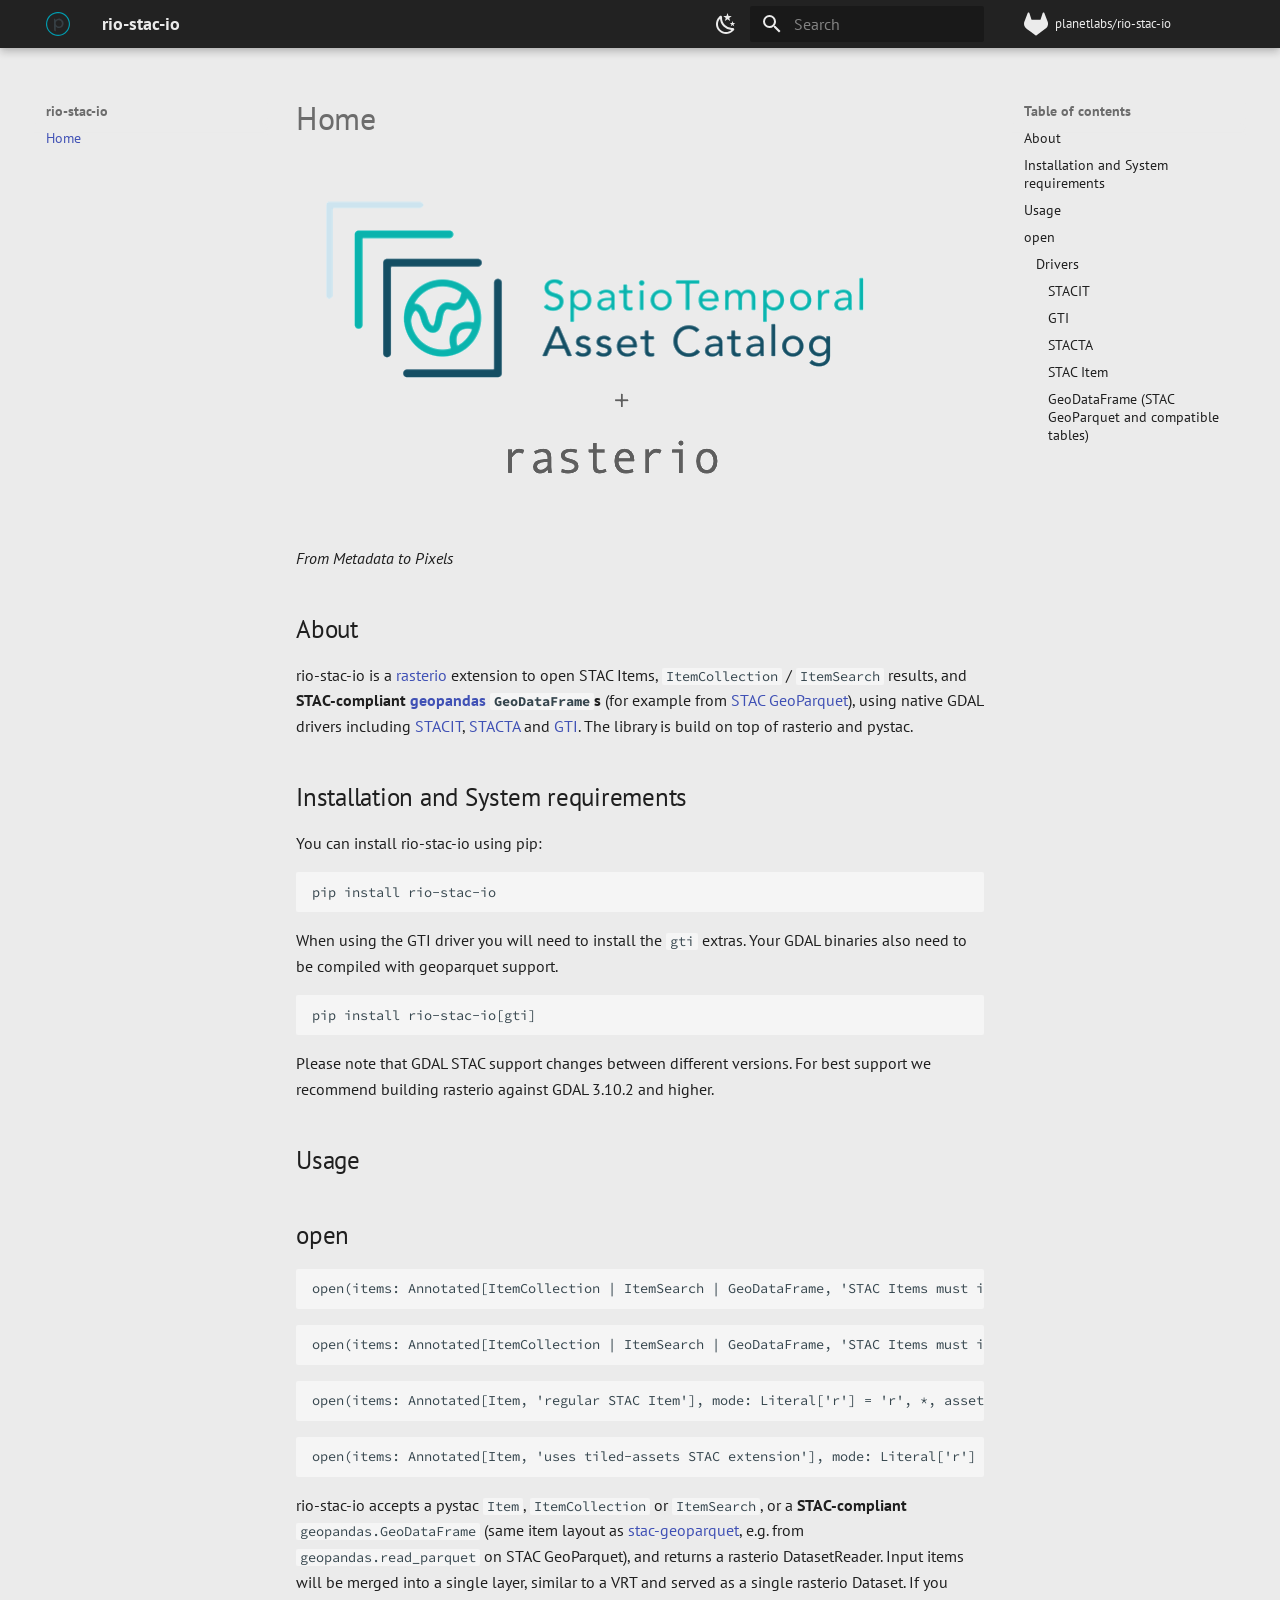
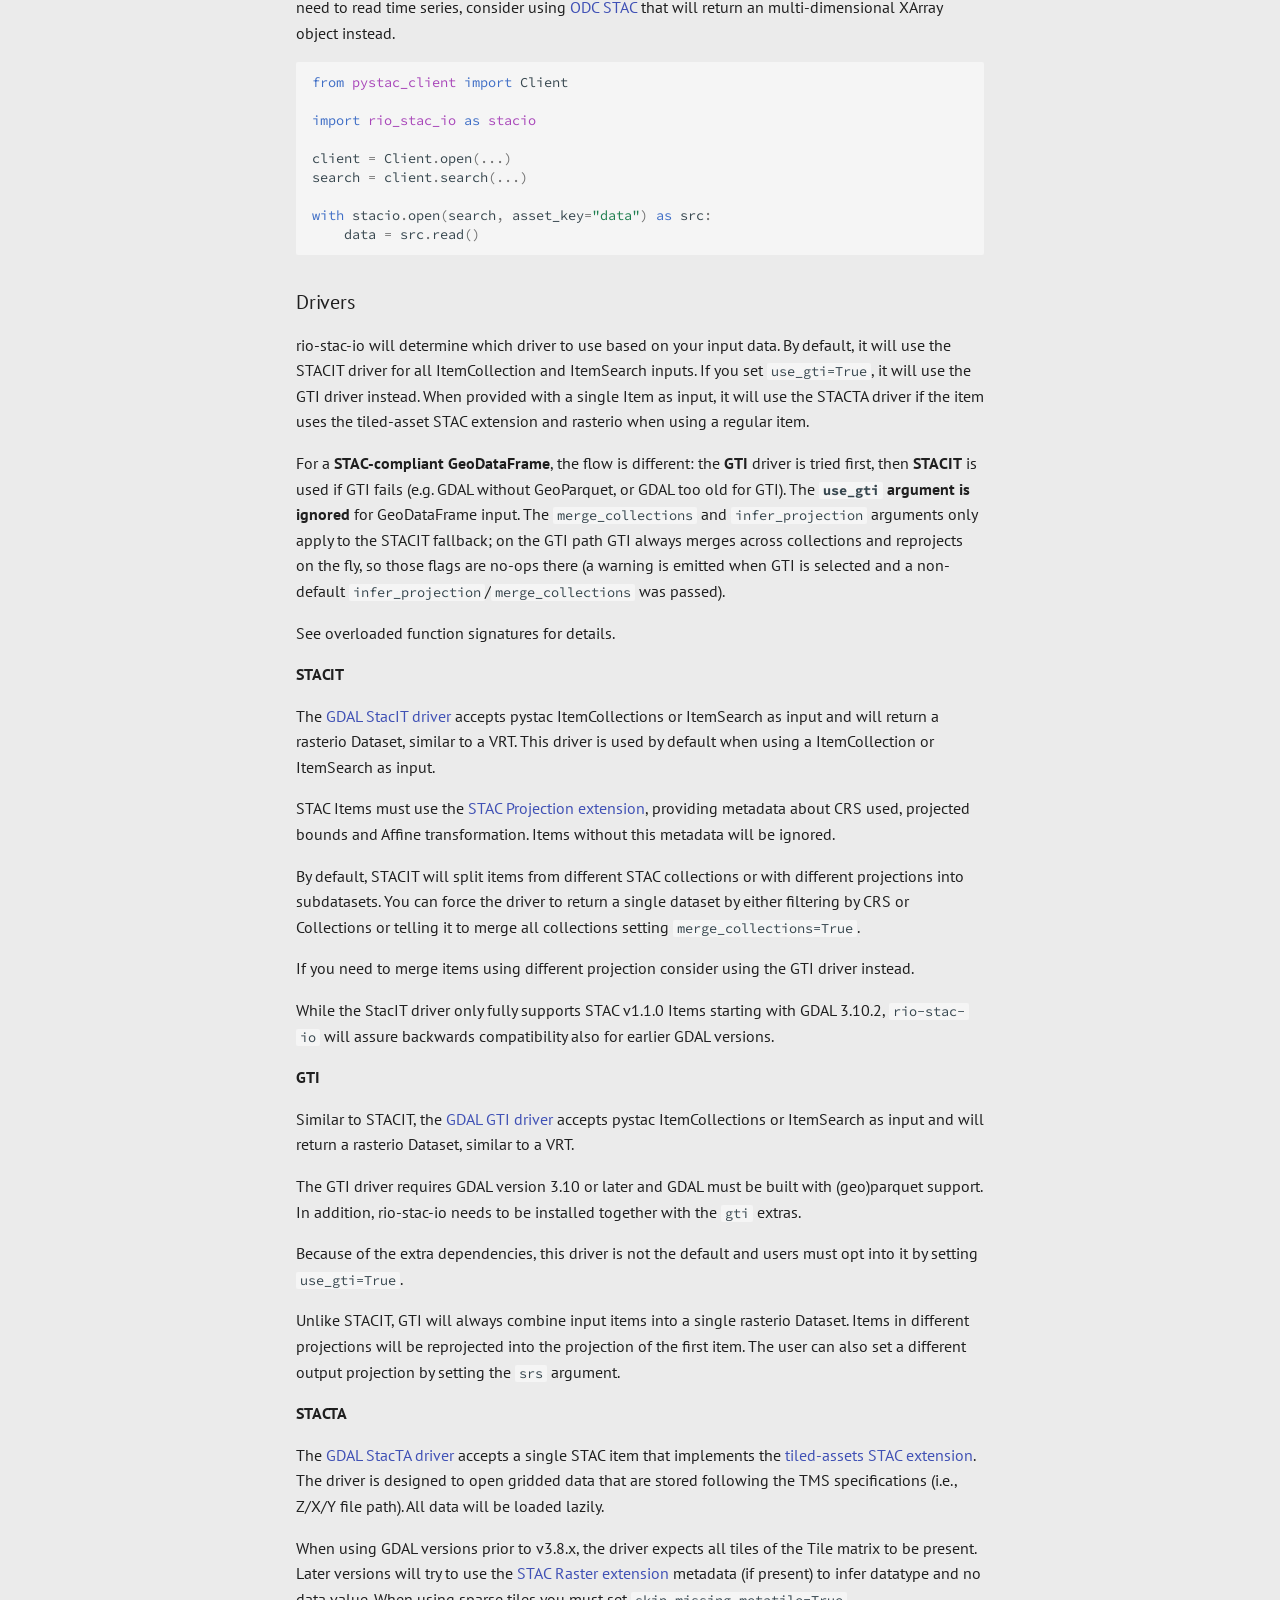
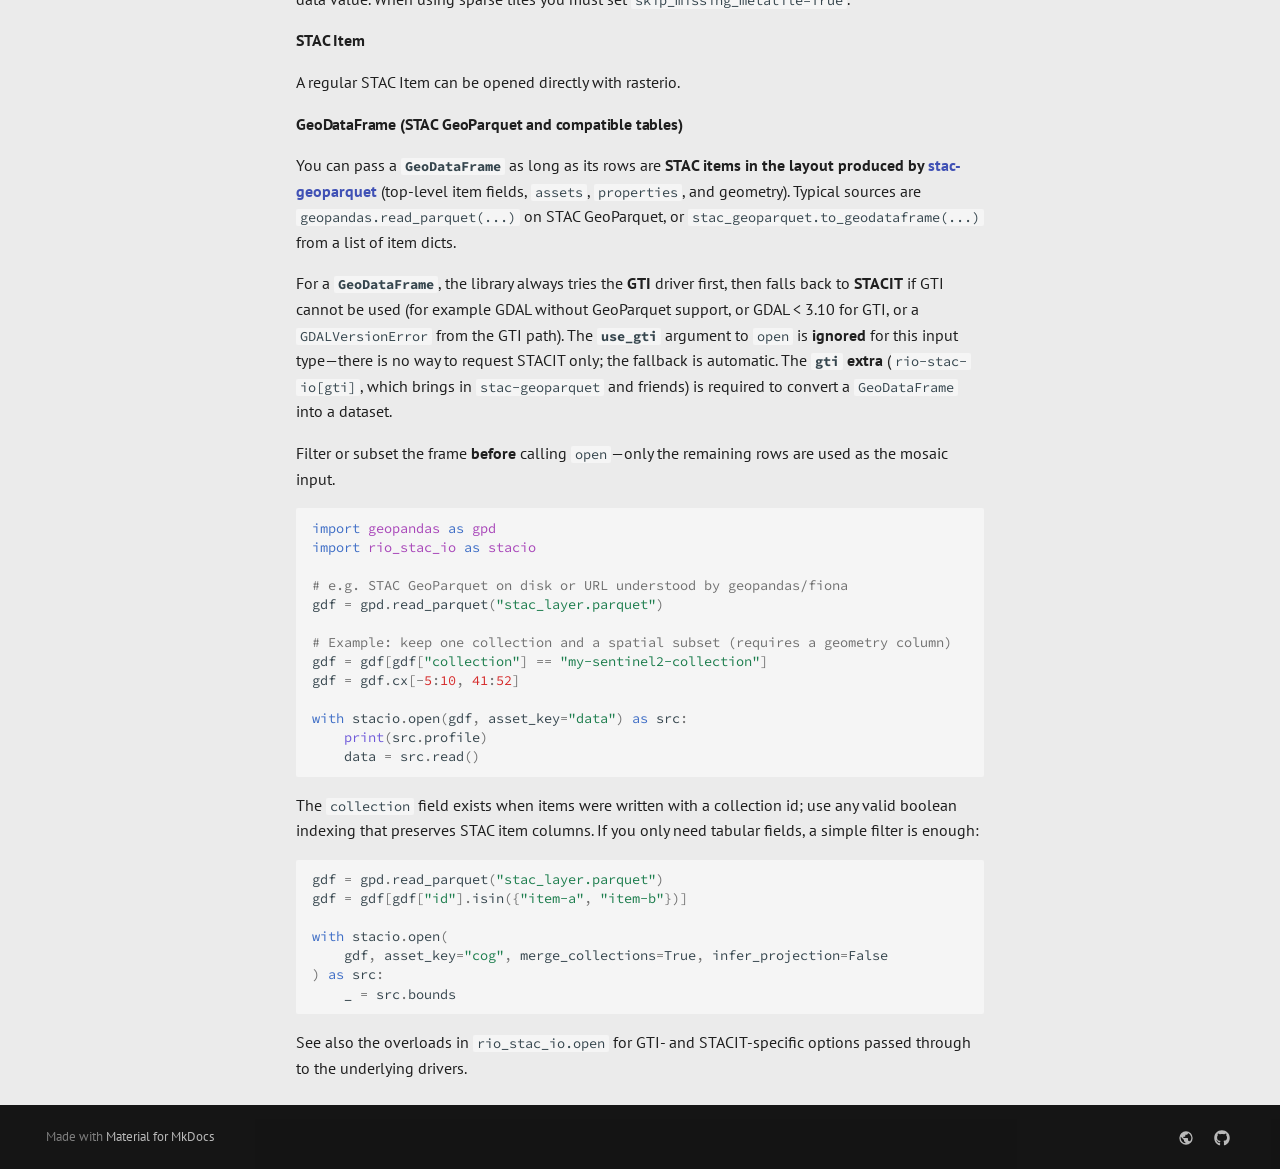
==== index.html @ 9729ae3d "Deployed 2138dd2 with MkDocs version: 1.6.1" ====
<!doctype html>
<html lang="en" class="no-js">
  <head>
    
      <meta charset="utf-8">
      <meta name="viewport" content="width=device-width,initial-scale=1">
      
      
      
        <link rel="canonical" href="https://planetlabs.github.io/rio-stac-io/">
      
      
      
      
        
      
      
      <link rel="icon" href="img/favicon.ico">
      <meta name="generator" content="mkdocs-1.6.1, mkdocs-material-9.7.6">
    
    
      
        <title>rio-stac-io</title>
      
    
    
      <link rel="stylesheet" href="assets/stylesheets/main.484c7ddc.min.css">
      
        
        <link rel="stylesheet" href="assets/stylesheets/palette.ab4e12ef.min.css">
      
      


    
    
      
    
    
      
        
        
        <link rel="preconnect" href="https://fonts.gstatic.com" crossorigin>
        <link rel="stylesheet" href="https://fonts.googleapis.com/css?family=PT+Sans:300,300i,400,400i,700,700i%7CSource+Code+Pro:400,400i,700,700i&display=fallback">
        <style>:root{--md-text-font:"PT Sans";--md-code-font:"Source Code Pro"}</style>
      
    
    
      <link rel="stylesheet" href="assets/_mkdocstrings.css">
    
      <link rel="stylesheet" href="css/style.css">
    
    <script>__md_scope=new URL(".",location),__md_hash=e=>[...e].reduce(((e,_)=>(e<<5)-e+_.charCodeAt(0)),0),__md_get=(e,_=localStorage,t=__md_scope)=>JSON.parse(_.getItem(t.pathname+"."+e)),__md_set=(e,_,t=localStorage,a=__md_scope)=>{try{t.setItem(a.pathname+"."+e,JSON.stringify(_))}catch(e){}}</script>
    
      

    
    
  </head>
  
  
    
    
      
    
    
    
    
    <body dir="ltr" data-md-color-scheme="salo-light" data-md-color-primary="indigo" data-md-color-accent="indigo">
  
    
    <input class="md-toggle" data-md-toggle="drawer" type="checkbox" id="__drawer" autocomplete="off">
    <input class="md-toggle" data-md-toggle="search" type="checkbox" id="__search" autocomplete="off">
    <label class="md-overlay" for="__drawer"></label>
    <div data-md-component="skip">
      
        
        <a href="#about" class="md-skip">
          Skip to content
        </a>
      
    </div>
    <div data-md-component="announce">
      
    </div>
    
    
      

  

<header class="md-header md-header--shadow" data-md-component="header">
  <nav class="md-header__inner md-grid" aria-label="Header">
    <a href="." title="rio-stac-io" class="md-header__button md-logo" aria-label="rio-stac-io" data-md-component="logo">
      
  <img src="img/PL.svg" alt="logo">

    </a>
    <label class="md-header__button md-icon" for="__drawer">
      
      <svg xmlns="http://www.w3.org/2000/svg" viewBox="0 0 24 24"><path d="M3 6h18v2H3zm0 5h18v2H3zm0 5h18v2H3z"/></svg>
    </label>
    <div class="md-header__title" data-md-component="header-title">
      <div class="md-header__ellipsis">
        <div class="md-header__topic">
          <span class="md-ellipsis">
            rio-stac-io
          </span>
        </div>
        <div class="md-header__topic" data-md-component="header-topic">
          <span class="md-ellipsis">
            
              Home
            
          </span>
        </div>
      </div>
    </div>
    
      
        <form class="md-header__option" data-md-component="palette">
  
    
    
    
    <input class="md-option" data-md-color-media="(prefers-color-scheme: light)" data-md-color-scheme="salo-light" data-md-color-primary="indigo" data-md-color-accent="indigo"  aria-label="Dark mode"  type="radio" name="__palette" id="__palette_0">
    
      <label class="md-header__button md-icon" title="Dark mode" for="__palette_1" hidden>
        <svg xmlns="http://www.w3.org/2000/svg" viewBox="0 0 24 24"><path d="m17.75 4.09-2.53 1.94.91 3.06-2.63-1.81-2.63 1.81.91-3.06-2.53-1.94L12.44 4l1.06-3 1.06 3zm3.5 6.91-1.64 1.25.59 1.98-1.7-1.17-1.7 1.17.59-1.98L15.75 11l2.06-.05L18.5 9l.69 1.95zm-2.28 4.95c.83-.08 1.72 1.1 1.19 1.85-.32.45-.66.87-1.08 1.27C15.17 23 8.84 23 4.94 19.07c-3.91-3.9-3.91-10.24 0-14.14.4-.4.82-.76 1.27-1.08.75-.53 1.93.36 1.85 1.19-.27 2.86.69 5.83 2.89 8.02a9.96 9.96 0 0 0 8.02 2.89m-1.64 2.02a12.08 12.08 0 0 1-7.8-3.47c-2.17-2.19-3.33-5-3.49-7.82-2.81 3.14-2.7 7.96.31 10.98 3.02 3.01 7.84 3.12 10.98.31"/></svg>
      </label>
    
  
    
    
    
    <input class="md-option" data-md-color-media="(prefers-color-scheme: dark)" data-md-color-scheme="slate" data-md-color-primary="indigo" data-md-color-accent="indigo"  aria-label="Light mode"  type="radio" name="__palette" id="__palette_1">
    
      <label class="md-header__button md-icon" title="Light mode" for="__palette_0" hidden>
        <svg xmlns="http://www.w3.org/2000/svg" viewBox="0 0 24 24"><path d="M12 7a5 5 0 0 1 5 5 5 5 0 0 1-5 5 5 5 0 0 1-5-5 5 5 0 0 1 5-5m0 2a3 3 0 0 0-3 3 3 3 0 0 0 3 3 3 3 0 0 0 3-3 3 3 0 0 0-3-3m0-7 2.39 3.42C13.65 5.15 12.84 5 12 5s-1.65.15-2.39.42zM3.34 7l4.16-.35A7.2 7.2 0 0 0 5.94 8.5c-.44.74-.69 1.5-.83 2.29zm.02 10 1.76-3.77a7.131 7.131 0 0 0 2.38 4.14zM20.65 7l-1.77 3.79a7.02 7.02 0 0 0-2.38-4.15zm-.01 10-4.14.36c.59-.51 1.12-1.14 1.54-1.86.42-.73.69-1.5.83-2.29zM12 22l-2.41-3.44c.74.27 1.55.44 2.41.44.82 0 1.63-.17 2.37-.44z"/></svg>
      </label>
    
  
</form>
      
    
    
      <script>var palette=__md_get("__palette");if(palette&&palette.color){if("(prefers-color-scheme)"===palette.color.media){var media=matchMedia("(prefers-color-scheme: light)"),input=document.querySelector(media.matches?"[data-md-color-media='(prefers-color-scheme: light)']":"[data-md-color-media='(prefers-color-scheme: dark)']");palette.color.media=input.getAttribute("data-md-color-media"),palette.color.scheme=input.getAttribute("data-md-color-scheme"),palette.color.primary=input.getAttribute("data-md-color-primary"),palette.color.accent=input.getAttribute("data-md-color-accent")}for(var[key,value]of Object.entries(palette.color))document.body.setAttribute("data-md-color-"+key,value)}</script>
    
    
    
      
      
        <label class="md-header__button md-icon" for="__search">
          
          <svg xmlns="http://www.w3.org/2000/svg" viewBox="0 0 24 24"><path d="M9.5 3A6.5 6.5 0 0 1 16 9.5c0 1.61-.59 3.09-1.56 4.23l.27.27h.79l5 5-1.5 1.5-5-5v-.79l-.27-.27A6.52 6.52 0 0 1 9.5 16 6.5 6.5 0 0 1 3 9.5 6.5 6.5 0 0 1 9.5 3m0 2C7 5 5 7 5 9.5S7 14 9.5 14 14 12 14 9.5 12 5 9.5 5"/></svg>
        </label>
        <div class="md-search" data-md-component="search" role="dialog">
  <label class="md-search__overlay" for="__search"></label>
  <div class="md-search__inner" role="search">
    <form class="md-search__form" name="search">
      <input type="text" class="md-search__input" name="query" aria-label="Search" placeholder="Search" autocapitalize="off" autocorrect="off" autocomplete="off" spellcheck="false" data-md-component="search-query" required>
      <label class="md-search__icon md-icon" for="__search">
        
        <svg xmlns="http://www.w3.org/2000/svg" viewBox="0 0 24 24"><path d="M9.5 3A6.5 6.5 0 0 1 16 9.5c0 1.61-.59 3.09-1.56 4.23l.27.27h.79l5 5-1.5 1.5-5-5v-.79l-.27-.27A6.52 6.52 0 0 1 9.5 16 6.5 6.5 0 0 1 3 9.5 6.5 6.5 0 0 1 9.5 3m0 2C7 5 5 7 5 9.5S7 14 9.5 14 14 12 14 9.5 12 5 9.5 5"/></svg>
        
        <svg xmlns="http://www.w3.org/2000/svg" viewBox="0 0 24 24"><path d="M20 11v2H8l5.5 5.5-1.42 1.42L4.16 12l7.92-7.92L13.5 5.5 8 11z"/></svg>
      </label>
      <nav class="md-search__options" aria-label="Search">
        
        <button type="reset" class="md-search__icon md-icon" title="Clear" aria-label="Clear" tabindex="-1">
          
          <svg xmlns="http://www.w3.org/2000/svg" viewBox="0 0 24 24"><path d="M19 6.41 17.59 5 12 10.59 6.41 5 5 6.41 10.59 12 5 17.59 6.41 19 12 13.41 17.59 19 19 17.59 13.41 12z"/></svg>
        </button>
      </nav>
      
    </form>
    <div class="md-search__output">
      <div class="md-search__scrollwrap" tabindex="0" data-md-scrollfix>
        <div class="md-search-result" data-md-component="search-result">
          <div class="md-search-result__meta">
            Initializing search
          </div>
          <ol class="md-search-result__list" role="presentation"></ol>
        </div>
      </div>
    </div>
  </div>
</div>
      
    
    
      <div class="md-header__source">
        <a href="https://github.com/planetlabs/rio-stac-io" title="Go to repository" class="md-source" data-md-component="source">
  <div class="md-source__icon md-icon">
    
    <svg xmlns="http://www.w3.org/2000/svg" viewBox="0 0 512 512"><!--! Font Awesome Free 7.1.0 by @fontawesome - https://fontawesome.com License - https://fontawesome.com/license/free (Icons: CC BY 4.0, Fonts: SIL OFL 1.1, Code: MIT License) Copyright 2025 Fonticons, Inc.--><path d="m504 204.6-.7-1.8L433.6 21c-1.4-3.6-3.9-6.6-7.2-8.6-2.4-1.6-5.1-2.5-8-2.8s-5.7.1-8.4 1.1-5.1 2.7-7.1 4.8c-1.9 2.1-3.3 4.7-4.1 7.4l-47 144H161.3l-47.1-144c-.8-2.8-2.2-5.3-4.1-7.4-2-2.1-4.4-3.7-7.1-4.8-2.6-1-5.5-1.4-8.4-1.1s-5.6 1.2-8 2.8c-3.2 2-5.8 5.1-7.2 8.6L9.8 202.8l-.8 1.8c-10 26.2-11.3 55-3.5 82 7.7 26.9 24 50.7 46.4 67.6l.3.2.6.4 106 79.5c38.5 29.1 66.7 50.3 84.6 63.9 3.7 1.9 8.3 4.3 13 4.3s9.3-2.4 13-4.3c17.9-13.5 46.1-34.9 84.6-63.9l106.7-79.9.3-.3c22.4-16.9 38.7-40.6 45.6-67.5 8.6-27 7.4-55.8-2.6-82"/></svg>
  </div>
  <div class="md-source__repository">
    planetlabs/rio-stac-io
  </div>
</a>
      </div>
    
  </nav>
  
</header>
    
    <div class="md-container" data-md-component="container">
      
      
        
          
        
      
      <main class="md-main" data-md-component="main">
        <div class="md-main__inner md-grid">
          
            
              
              <div class="md-sidebar md-sidebar--primary" data-md-component="sidebar" data-md-type="navigation" >
                <div class="md-sidebar__scrollwrap">
                  <div class="md-sidebar__inner">
                    



<nav class="md-nav md-nav--primary" aria-label="Navigation" data-md-level="0">
  <label class="md-nav__title" for="__drawer">
    <a href="." title="rio-stac-io" class="md-nav__button md-logo" aria-label="rio-stac-io" data-md-component="logo">
      
  <img src="img/PL.svg" alt="logo">

    </a>
    rio-stac-io
  </label>
  
    <div class="md-nav__source">
      <a href="https://github.com/planetlabs/rio-stac-io" title="Go to repository" class="md-source" data-md-component="source">
  <div class="md-source__icon md-icon">
    
    <svg xmlns="http://www.w3.org/2000/svg" viewBox="0 0 512 512"><!--! Font Awesome Free 7.1.0 by @fontawesome - https://fontawesome.com License - https://fontawesome.com/license/free (Icons: CC BY 4.0, Fonts: SIL OFL 1.1, Code: MIT License) Copyright 2025 Fonticons, Inc.--><path d="m504 204.6-.7-1.8L433.6 21c-1.4-3.6-3.9-6.6-7.2-8.6-2.4-1.6-5.1-2.5-8-2.8s-5.7.1-8.4 1.1-5.1 2.7-7.1 4.8c-1.9 2.1-3.3 4.7-4.1 7.4l-47 144H161.3l-47.1-144c-.8-2.8-2.2-5.3-4.1-7.4-2-2.1-4.4-3.7-7.1-4.8-2.6-1-5.5-1.4-8.4-1.1s-5.6 1.2-8 2.8c-3.2 2-5.8 5.1-7.2 8.6L9.8 202.8l-.8 1.8c-10 26.2-11.3 55-3.5 82 7.7 26.9 24 50.7 46.4 67.6l.3.2.6.4 106 79.5c38.5 29.1 66.7 50.3 84.6 63.9 3.7 1.9 8.3 4.3 13 4.3s9.3-2.4 13-4.3c17.9-13.5 46.1-34.9 84.6-63.9l106.7-79.9.3-.3c22.4-16.9 38.7-40.6 45.6-67.5 8.6-27 7.4-55.8-2.6-82"/></svg>
  </div>
  <div class="md-source__repository">
    planetlabs/rio-stac-io
  </div>
</a>
    </div>
  
  <ul class="md-nav__list" data-md-scrollfix>
    
      
      
  
  
    
  
  
  
    <li class="md-nav__item md-nav__item--active">
      
      <input class="md-nav__toggle md-toggle" type="checkbox" id="__toc">
      
      
      
        <label class="md-nav__link md-nav__link--active" for="__toc">
          
  
  
  <span class="md-ellipsis">
    
  
    Home
  

    
  </span>
  
  

          <span class="md-nav__icon md-icon"></span>
        </label>
      
      <a href="." class="md-nav__link md-nav__link--active">
        
  
  
  <span class="md-ellipsis">
    
  
    Home
  

    
  </span>
  
  

      </a>
      
        

<nav class="md-nav md-nav--secondary" aria-label="Table of contents">
  
  
  
  
    <label class="md-nav__title" for="__toc">
      <span class="md-nav__icon md-icon"></span>
      Table of contents
    </label>
    <ul class="md-nav__list" data-md-component="toc" data-md-scrollfix>
      
        <li class="md-nav__item">
  <a href="#about" class="md-nav__link">
    <span class="md-ellipsis">
      
        About
      
    </span>
  </a>
  
</li>
      
        <li class="md-nav__item">
  <a href="#installation-and-system-requirements" class="md-nav__link">
    <span class="md-ellipsis">
      
        Installation and System requirements
      
    </span>
  </a>
  
</li>
      
        <li class="md-nav__item">
  <a href="#usage" class="md-nav__link">
    <span class="md-ellipsis">
      
        Usage
      
    </span>
  </a>
  
</li>
      
        <li class="md-nav__item">
  <a href="#rio_stac_io.io.open" class="md-nav__link">
    <span class="md-ellipsis">
      
        open
      
    </span>
  </a>
  
    <nav class="md-nav" aria-label="open">
      <ul class="md-nav__list">
        
          <li class="md-nav__item">
  <a href="#rio_stac_io.io.open--drivers" class="md-nav__link">
    <span class="md-ellipsis">
      
        Drivers
      
    </span>
  </a>
  
    <nav class="md-nav" aria-label="Drivers">
      <ul class="md-nav__list">
        
          <li class="md-nav__item">
  <a href="#stacit" class="md-nav__link">
    <span class="md-ellipsis">
      
        STACIT
      
    </span>
  </a>
  
</li>
        
          <li class="md-nav__item">
  <a href="#gti" class="md-nav__link">
    <span class="md-ellipsis">
      
        GTI
      
    </span>
  </a>
  
</li>
        
          <li class="md-nav__item">
  <a href="#stacta" class="md-nav__link">
    <span class="md-ellipsis">
      
        STACTA
      
    </span>
  </a>
  
</li>
        
          <li class="md-nav__item">
  <a href="#stac-item" class="md-nav__link">
    <span class="md-ellipsis">
      
        STAC Item
      
    </span>
  </a>
  
</li>
        
          <li class="md-nav__item">
  <a href="#geodataframe-stac-geoparquet-and-compatible-tables" class="md-nav__link">
    <span class="md-ellipsis">
      
        GeoDataFrame (STAC GeoParquet and compatible tables)
      
    </span>
  </a>
  
</li>
        
      </ul>
    </nav>
  
</li>
        
      </ul>
    </nav>
  
</li>
      
    </ul>
  
</nav>
      
    </li>
  

    
  </ul>
</nav>
                  </div>
                </div>
              </div>
            
            
              
              <div class="md-sidebar md-sidebar--secondary" data-md-component="sidebar" data-md-type="toc" >
                <div class="md-sidebar__scrollwrap">
                  <div class="md-sidebar__inner">
                    

<nav class="md-nav md-nav--secondary" aria-label="Table of contents">
  
  
  
  
    <label class="md-nav__title" for="__toc">
      <span class="md-nav__icon md-icon"></span>
      Table of contents
    </label>
    <ul class="md-nav__list" data-md-component="toc" data-md-scrollfix>
      
        <li class="md-nav__item">
  <a href="#about" class="md-nav__link">
    <span class="md-ellipsis">
      
        About
      
    </span>
  </a>
  
</li>
      
        <li class="md-nav__item">
  <a href="#installation-and-system-requirements" class="md-nav__link">
    <span class="md-ellipsis">
      
        Installation and System requirements
      
    </span>
  </a>
  
</li>
      
        <li class="md-nav__item">
  <a href="#usage" class="md-nav__link">
    <span class="md-ellipsis">
      
        Usage
      
    </span>
  </a>
  
</li>
      
        <li class="md-nav__item">
  <a href="#rio_stac_io.io.open" class="md-nav__link">
    <span class="md-ellipsis">
      
        open
      
    </span>
  </a>
  
    <nav class="md-nav" aria-label="open">
      <ul class="md-nav__list">
        
          <li class="md-nav__item">
  <a href="#rio_stac_io.io.open--drivers" class="md-nav__link">
    <span class="md-ellipsis">
      
        Drivers
      
    </span>
  </a>
  
    <nav class="md-nav" aria-label="Drivers">
      <ul class="md-nav__list">
        
          <li class="md-nav__item">
  <a href="#stacit" class="md-nav__link">
    <span class="md-ellipsis">
      
        STACIT
      
    </span>
  </a>
  
</li>
        
          <li class="md-nav__item">
  <a href="#gti" class="md-nav__link">
    <span class="md-ellipsis">
      
        GTI
      
    </span>
  </a>
  
</li>
        
          <li class="md-nav__item">
  <a href="#stacta" class="md-nav__link">
    <span class="md-ellipsis">
      
        STACTA
      
    </span>
  </a>
  
</li>
        
          <li class="md-nav__item">
  <a href="#stac-item" class="md-nav__link">
    <span class="md-ellipsis">
      
        STAC Item
      
    </span>
  </a>
  
</li>
        
          <li class="md-nav__item">
  <a href="#geodataframe-stac-geoparquet-and-compatible-tables" class="md-nav__link">
    <span class="md-ellipsis">
      
        GeoDataFrame (STAC GeoParquet and compatible tables)
      
    </span>
  </a>
  
</li>
        
      </ul>
    </nav>
  
</li>
        
      </ul>
    </nav>
  
</li>
      
    </ul>
  
</nav>
                  </div>
                </div>
              </div>
            
          
          
            <div class="md-content" data-md-component="content">
              
              <article class="md-content__inner md-typeset">
                
                  


  
  


  <h1>Home</h1>

<p><img alt="rio-stac-io" src="img/rio-stac-io.png" /></p>
<p><em>From Metadata to Pixels</em></p>
<h2 id="about">About<a class="headerlink" href="#about" title="Permanent link">&para;</a></h2>
<p>rio-stac-io is a <a href="https://github.com/rasterio/rasterio">rasterio</a> extension to open STAC Items, <code>ItemCollection</code> / <code>ItemSearch</code> results, and <strong>STAC‑compliant <a href="https://geopandas.org/">geopandas</a> <code>GeoDataFrame</code>s</strong> (for example from <a href="https://github.com/stac-utils/stac-geoparquet">STAC GeoParquet</a>), using native GDAL drivers including <a href="https://gdal.org/en/stable/drivers/raster/stacit.html">STACIT</a>, <a href="https://gdal.org/en/stable/drivers/raster/stacta.html">STACTA</a> and <a href="https://gdal.org/en/stable/drivers/raster/gti.html">GTI</a>. The library is build on top of rasterio and pystac.</p>
<h2 id="installation-and-system-requirements">Installation and System requirements<a class="headerlink" href="#installation-and-system-requirements" title="Permanent link">&para;</a></h2>
<p>You can install rio-stac-io using pip:</p>
<div class="highlight"><pre><span></span><code>pip install rio-stac-io
</code></pre></div>
<p>When using the GTI driver you will need to install the <code>gti</code> extras. Your GDAL binaries also need to be compiled with geoparquet support.</p>
<div class="highlight"><pre><span></span><code>pip install rio-stac-io[gti]
</code></pre></div>
<p>Please note that GDAL STAC support changes between different versions. For best support we recommend building rasterio against GDAL 3.10.2 and higher.</p>
<h2 id="usage">Usage<a class="headerlink" href="#usage" title="Permanent link">&para;</a></h2>


<div class="doc doc-object doc-module">




    <div class="doc doc-contents first">










<div class="doc doc-children">










<div class="doc doc-object doc-function">


<h2 id="rio_stac_io.io.open" class="doc doc-heading">
            <span class="doc doc-object-name doc-function-name">open</span>


<a href="#rio_stac_io.io.open" class="headerlink" title="Permanent link">&para;</a></h2>
          <div class="doc-overloads">
<div class="doc-signature codehilite"><pre><span></span><code><span class="nf">open</span><span class="p">(</span><span class="n">items</span><span class="p">:</span> <span class="n">Annotated</span><span class="p">[</span><span class="n">ItemCollection</span> <span class="o">|</span> <span class="n">ItemSearch</span> <span class="o">|</span> <span class="n">GeoDataFrame</span><span class="p">,</span> <span class="s1">&#39;STAC Items must implement the Projection STAC extension&#39;</span><span class="p">],</span> <span class="n">mode</span><span class="p">:</span> <span class="n">Literal</span><span class="p">[</span><span class="s1">&#39;r&#39;</span><span class="p">]</span> <span class="o">=</span> <span class="s1">&#39;r&#39;</span><span class="p">,</span> <span class="o">*</span><span class="p">,</span> <span class="n">asset_key</span><span class="p">:</span> <span class="nb">str</span><span class="p">,</span> <span class="n">use_gti</span><span class="p">:</span> <span class="n">Literal</span><span class="p">[</span><span class="kc">False</span><span class="p">]</span> <span class="o">=</span> <span class="kc">False</span><span class="p">,</span> <span class="n">merge_collections</span><span class="p">:</span> <span class="nb">bool</span> <span class="o">=</span> <span class="kc">False</span><span class="p">,</span> <span class="n">infer_projection</span><span class="p">:</span> <span class="nb">bool</span> <span class="o">=</span> <span class="kc">False</span><span class="p">,</span> <span class="n">max_items</span><span class="p">:</span> <span class="nb">int</span> <span class="o">=</span> <span class="mi">1000</span><span class="p">,</span> <span class="n">collection</span><span class="p">:</span> <span class="nb">str</span> <span class="o">|</span> <span class="kc">None</span> <span class="o">=</span> <span class="kc">None</span><span class="p">,</span> <span class="n">crs</span><span class="p">:</span> <span class="nb">str</span> <span class="o">|</span> <span class="kc">None</span> <span class="o">=</span> <span class="kc">None</span><span class="p">,</span> <span class="n">resolution</span><span class="p">:</span> <span class="n">Literal</span><span class="p">[</span><span class="s1">&#39;AVERAGE&#39;</span><span class="p">,</span> <span class="s1">&#39;HIGHEST&#39;</span><span class="p">,</span> <span class="s1">&#39;LOWEST&#39;</span><span class="p">]</span> <span class="o">=</span> <span class="s1">&#39;AVERAGE&#39;</span><span class="p">,</span> <span class="n">overlap_strategy</span><span class="p">:</span> <span class="n">Literal</span><span class="p">[</span><span class="s1">&#39;REMOVE_IF_NO_NODATA&#39;</span><span class="p">,</span> <span class="s1">&#39;USE_ALL&#39;</span><span class="p">,</span> <span class="s1">&#39;USE_MOST_RECENT&#39;</span><span class="p">]</span> <span class="o">=</span> <span class="s1">&#39;REMOVE_IF_NO_NODATA&#39;</span><span class="p">)</span> <span class="o">-&gt;</span> <span class="n">STACITDatasetReader</span>
</code></pre></div><div class="doc-signature codehilite"><pre><span></span><code><span class="nf">open</span><span class="p">(</span><span class="n">items</span><span class="p">:</span> <span class="n">Annotated</span><span class="p">[</span><span class="n">ItemCollection</span> <span class="o">|</span> <span class="n">ItemSearch</span> <span class="o">|</span> <span class="n">GeoDataFrame</span><span class="p">,</span> <span class="s1">&#39;STAC Items must implement the Projection STAC extension&#39;</span><span class="p">],</span> <span class="n">mode</span><span class="p">:</span> <span class="n">Literal</span><span class="p">[</span><span class="s1">&#39;r&#39;</span><span class="p">]</span> <span class="o">=</span> <span class="s1">&#39;r&#39;</span><span class="p">,</span> <span class="o">*</span><span class="p">,</span> <span class="n">asset_key</span><span class="p">:</span> <span class="nb">str</span><span class="p">,</span> <span class="n">use_gti</span><span class="p">:</span> <span class="n">Literal</span><span class="p">[</span><span class="kc">True</span><span class="p">]</span> <span class="o">=</span> <span class="kc">True</span><span class="p">,</span> <span class="n">sort_field</span><span class="p">:</span> <span class="nb">str</span> <span class="o">|</span> <span class="kc">None</span> <span class="o">=</span> <span class="kc">None</span><span class="p">,</span> <span class="n">sort_field_asc</span><span class="p">:</span> <span class="nb">bool</span> <span class="o">=</span> <span class="kc">True</span><span class="p">,</span> <span class="nb">filter</span><span class="p">:</span> <span class="nb">str</span> <span class="o">|</span> <span class="kc">None</span> <span class="o">=</span> <span class="kc">None</span><span class="p">,</span> <span class="n">resx</span><span class="p">:</span> <span class="nb">float</span> <span class="o">|</span> <span class="kc">None</span> <span class="o">=</span> <span class="kc">None</span><span class="p">,</span> <span class="n">resy</span><span class="p">:</span> <span class="nb">float</span> <span class="o">|</span> <span class="kc">None</span> <span class="o">=</span> <span class="kc">None</span><span class="p">,</span> <span class="n">srs</span><span class="p">:</span> <span class="nb">str</span> <span class="o">|</span> <span class="kc">None</span> <span class="o">=</span> <span class="kc">None</span><span class="p">,</span> <span class="n">minx</span><span class="p">:</span> <span class="nb">float</span> <span class="o">|</span> <span class="kc">None</span> <span class="o">=</span> <span class="kc">None</span><span class="p">,</span> <span class="n">miny</span><span class="p">:</span> <span class="nb">float</span> <span class="o">|</span> <span class="kc">None</span> <span class="o">=</span> <span class="kc">None</span><span class="p">,</span> <span class="n">maxx</span><span class="p">:</span> <span class="nb">float</span> <span class="o">|</span> <span class="kc">None</span> <span class="o">=</span> <span class="kc">None</span><span class="p">,</span> <span class="n">maxy</span><span class="p">:</span> <span class="nb">float</span> <span class="o">|</span> <span class="kc">None</span> <span class="o">=</span> <span class="kc">None</span><span class="p">)</span> <span class="o">-&gt;</span> <span class="n">GTIDatasetReader</span>
</code></pre></div><div class="doc-signature codehilite"><pre><span></span><code><span class="nf">open</span><span class="p">(</span><span class="n">items</span><span class="p">:</span> <span class="n">Annotated</span><span class="p">[</span><span class="n">Item</span><span class="p">,</span> <span class="s1">&#39;regular STAC Item&#39;</span><span class="p">],</span> <span class="n">mode</span><span class="p">:</span> <span class="n">Literal</span><span class="p">[</span><span class="s1">&#39;r&#39;</span><span class="p">]</span> <span class="o">=</span> <span class="s1">&#39;r&#39;</span><span class="p">,</span> <span class="o">*</span><span class="p">,</span> <span class="n">asset_key</span><span class="p">:</span> <span class="nb">str</span><span class="p">)</span> <span class="o">-&gt;</span> <span class="n">rio</span><span class="o">.</span><span class="n">DatasetReader</span>
</code></pre></div><div class="doc-signature codehilite"><pre><span></span><code><span class="nf">open</span><span class="p">(</span><span class="n">items</span><span class="p">:</span> <span class="n">Annotated</span><span class="p">[</span><span class="n">Item</span><span class="p">,</span> <span class="s1">&#39;uses tiled-assets STAC extension&#39;</span><span class="p">],</span> <span class="n">mode</span><span class="p">:</span> <span class="n">Literal</span><span class="p">[</span><span class="s1">&#39;r&#39;</span><span class="p">]</span> <span class="o">=</span> <span class="s1">&#39;r&#39;</span><span class="p">,</span> <span class="o">*</span><span class="p">,</span> <span class="n">asset_key</span><span class="p">:</span> <span class="nb">str</span><span class="p">,</span> <span class="n">zoom_level</span><span class="p">:</span> <span class="nb">int</span> <span class="o">|</span> <span class="kc">None</span> <span class="o">=</span> <span class="kc">None</span><span class="p">,</span> <span class="n">whole_metatile</span><span class="p">:</span> <span class="nb">bool</span> <span class="o">=</span> <span class="kc">True</span><span class="p">,</span> <span class="n">skip_missing_metatile</span><span class="p">:</span> <span class="nb">bool</span> <span class="o">=</span> <span class="kc">True</span><span class="p">)</span> <span class="o">-&gt;</span> <span class="n">STACTADatasetReader</span>
</code></pre></div>          </div>


    <div class="doc doc-contents ">

        <p>rio-stac-io accepts a pystac <code>Item</code>, <code>ItemCollection</code> or <code>ItemSearch</code>,
or a <strong>STAC-compliant</strong> <code>geopandas.GeoDataFrame</code> (same item layout as
<a href="https://github.com/stac-utils/stac-geoparquet">stac-geoparquet</a>, e.g. from
<code>geopandas.read_parquet</code> on STAC GeoParquet), and returns a rasterio
DatasetReader.
Input items will be merged into a single layer,
similar to a VRT and served as a single rasterio Dataset.
If you need to read time series,
consider using <a href="https://github.com/opendatacube/odc-stac">ODC STAC</a>
that will return an multi-dimensional XArray object instead.</p>
<div class="highlight"><pre><span></span><code><span class="kn">from</span><span class="w"> </span><span class="nn">pystac_client</span><span class="w"> </span><span class="kn">import</span> <span class="n">Client</span>

<span class="kn">import</span><span class="w"> </span><span class="nn">rio_stac_io</span><span class="w"> </span><span class="k">as</span><span class="w"> </span><span class="nn">stacio</span>

<span class="n">client</span> <span class="o">=</span> <span class="n">Client</span><span class="o">.</span><span class="n">open</span><span class="p">(</span><span class="o">...</span><span class="p">)</span>
<span class="n">search</span> <span class="o">=</span> <span class="n">client</span><span class="o">.</span><span class="n">search</span><span class="p">(</span><span class="o">...</span><span class="p">)</span>

<span class="k">with</span> <span class="n">stacio</span><span class="o">.</span><span class="n">open</span><span class="p">(</span><span class="n">search</span><span class="p">,</span> <span class="n">asset_key</span><span class="o">=</span><span class="s2">&quot;data&quot;</span><span class="p">)</span> <span class="k">as</span> <span class="n">src</span><span class="p">:</span>
    <span class="n">data</span> <span class="o">=</span> <span class="n">src</span><span class="o">.</span><span class="n">read</span><span class="p">()</span>
</code></pre></div>
<h3 id="rio_stac_io.io.open--drivers">Drivers<a class="headerlink" href="#rio_stac_io.io.open--drivers" title="Permanent link">&para;</a></h3>
<p>rio-stac-io will determine which driver to use based on your input data.
By default, it will use the STACIT driver for all
ItemCollection and ItemSearch inputs.
If you set <code>use_gti=True</code>, it will use the GTI driver instead.
When provided with a single Item as input, it will use the
STACTA driver if the item uses the tiled-asset STAC extension
and rasterio when using a regular item.</p>
<p>For a <strong>STAC-compliant GeoDataFrame</strong>, the flow is different: the <strong>GTI</strong>
driver is tried first, then <strong>STACIT</strong> is used if GTI fails (e.g. GDAL
without GeoParquet, or GDAL too old for GTI). The <strong><code>use_gti</code> argument is
ignored</strong> for GeoDataFrame input. The <code>merge_collections</code> and
<code>infer_projection</code> arguments only apply to the STACIT fallback; on the
GTI path GTI always merges across collections and reprojects on the fly,
so those flags are no-ops there (a warning is emitted when GTI is
selected and a non-default <code>infer_projection</code>/<code>merge_collections</code> was
passed).</p>
<p>See overloaded function signatures for details.</p>


    </div>

</div>



  </div>

    </div>

</div><h4 id="stacit">STACIT<a class="headerlink" href="#stacit" title="Permanent link">&para;</a></h4>
<p>The <a href="https://gdal.org/en/stable/drivers/raster/stacit.html">GDAL StacIT driver</a>
accepts pystac ItemCollections or ItemSearch as input and
will return a rasterio Dataset, similar to a VRT.
This driver is used by default when using a ItemCollection or ItemSearch as input.</p>
<p>STAC Items must use the <a href="https://github.com/stac-extensions/projection">STAC Projection extension</a>,
providing metadata about CRS used, projected bounds and Affine transformation.
Items without this metadata will be ignored.</p>
<p>By default, STACIT will split items from different STAC collections
or with different projections into subdatasets.
You can force the driver to return a single dataset
by either filtering by CRS or Collections or telling it
to merge all collections setting <code>merge_collections=True</code>.</p>
<p>If you need to merge items using different projection
consider using the GTI driver instead.</p>
<p>While the StacIT driver only fully supports STAC v1.1.0
Items starting with GDAL 3.10.2, <code>rio-stac-io</code> will assure
backwards compatibility also for earlier GDAL versions.</p>
<h4 id="gti">GTI<a class="headerlink" href="#gti" title="Permanent link">&para;</a></h4>
<p>Similar to STACIT, the <a href="https://gdal.org/en/stable/drivers/raster/gti.html">GDAL GTI driver</a>
accepts pystac ItemCollections or ItemSearch as input and will return a rasterio Dataset,
similar to a VRT.</p>
<p>The GTI driver requires GDAL version 3.10 or later and GDAL must be built with (geo)parquet support.
In addition, rio-stac-io needs to be installed together with the <code>gti</code> extras.</p>
<p>Because of the extra dependencies, this driver is not the default and users
must opt into it by setting <code>use_gti=True</code>.</p>
<p>Unlike STACIT, GTI will always combine input items into a single rasterio Dataset.
Items in different projections will be reprojected into the projection of the first item.
The user can also set a different output projection by setting the <code>srs</code> argument.</p>
<h4 id="stacta">STACTA<a class="headerlink" href="#stacta" title="Permanent link">&para;</a></h4>
<p>The <a href="https://gdal.org/en/stable/drivers/raster/stacta.html">GDAL StacTA driver</a>
accepts a single STAC item that implements the
<a href="https://github.com/stac-extensions/tiled-assets/tree/main">tiled-assets STAC extension</a>.
The driver is designed to open gridded data that are stored following the TMS specifications
(i.e., Z/X/Y file path). All data will be loaded lazily.</p>
<p>When using GDAL versions prior to v3.8.x, the driver expects all tiles of the Tile matrix to be present.
Later versions will try to use the <a href="https://github.com/stac-extensions/raster/tree/main">STAC Raster extension</a>
metadata (if present) to infer datatype and no data value. When using sparse tiles you must set <code>skip_missing_metatile=True</code>.</p>
<h4 id="stac-item">STAC Item<a class="headerlink" href="#stac-item" title="Permanent link">&para;</a></h4>
<p>A regular STAC Item can be opened directly with rasterio.</p>
<h4 id="geodataframe-stac-geoparquet-and-compatible-tables">GeoDataFrame (STAC GeoParquet and compatible tables)<a class="headerlink" href="#geodataframe-stac-geoparquet-and-compatible-tables" title="Permanent link">&para;</a></h4>
<p>You can pass a <strong><code>GeoDataFrame</code></strong> as long as its rows are <strong>STAC items in the layout produced by <a href="https://github.com/stac-utils/stac-geoparquet">stac-geoparquet</a></strong> (top-level item fields, <code>assets</code>, <code>properties</code>, and geometry). Typical sources are <code>geopandas.read_parquet(...)</code> on STAC GeoParquet, or <code>stac_geoparquet.to_geodataframe(...)</code> from a list of item dicts.</p>
<p>For a <strong><code>GeoDataFrame</code></strong>, the library always tries the <strong>GTI</strong> driver first, then falls back to <strong>STACIT</strong> if GTI cannot be used (for example GDAL without GeoParquet support, or GDAL &lt; 3.10 for GTI, or a <code>GDALVersionError</code> from the GTI path). The <strong><code>use_gti</code></strong> argument to <code>open</code> is <strong>ignored</strong> for this input type—there is no way to request STACIT only; the fallback is automatic. The <strong><code>gti</code> extra</strong> (<code>rio-stac-io[gti]</code>, which brings in <code>stac-geoparquet</code> and friends) is required to convert a <code>GeoDataFrame</code> into a dataset.</p>
<p>Filter or subset the frame <strong>before</strong> calling <code>open</code>—only the remaining rows are used as the mosaic input.</p>
<div class="highlight"><pre><span></span><code><span class="kn">import</span><span class="w"> </span><span class="nn">geopandas</span><span class="w"> </span><span class="k">as</span><span class="w"> </span><span class="nn">gpd</span>
<span class="kn">import</span><span class="w"> </span><span class="nn">rio_stac_io</span><span class="w"> </span><span class="k">as</span><span class="w"> </span><span class="nn">stacio</span>

<span class="c1"># e.g. STAC GeoParquet on disk or URL understood by geopandas/fiona</span>
<span class="n">gdf</span> <span class="o">=</span> <span class="n">gpd</span><span class="o">.</span><span class="n">read_parquet</span><span class="p">(</span><span class="s2">&quot;stac_layer.parquet&quot;</span><span class="p">)</span>

<span class="c1"># Example: keep one collection and a spatial subset (requires a geometry column)</span>
<span class="n">gdf</span> <span class="o">=</span> <span class="n">gdf</span><span class="p">[</span><span class="n">gdf</span><span class="p">[</span><span class="s2">&quot;collection&quot;</span><span class="p">]</span> <span class="o">==</span> <span class="s2">&quot;my-sentinel2-collection&quot;</span><span class="p">]</span>
<span class="n">gdf</span> <span class="o">=</span> <span class="n">gdf</span><span class="o">.</span><span class="n">cx</span><span class="p">[</span><span class="o">-</span><span class="mi">5</span><span class="p">:</span><span class="mi">10</span><span class="p">,</span> <span class="mi">41</span><span class="p">:</span><span class="mi">52</span><span class="p">]</span>

<span class="k">with</span> <span class="n">stacio</span><span class="o">.</span><span class="n">open</span><span class="p">(</span><span class="n">gdf</span><span class="p">,</span> <span class="n">asset_key</span><span class="o">=</span><span class="s2">&quot;data&quot;</span><span class="p">)</span> <span class="k">as</span> <span class="n">src</span><span class="p">:</span>
    <span class="nb">print</span><span class="p">(</span><span class="n">src</span><span class="o">.</span><span class="n">profile</span><span class="p">)</span>
    <span class="n">data</span> <span class="o">=</span> <span class="n">src</span><span class="o">.</span><span class="n">read</span><span class="p">()</span>
</code></pre></div>
<p>The <code>collection</code> field exists when items were written with a collection id; use any valid boolean indexing that preserves STAC item columns. If you only need tabular fields, a simple filter is enough:</p>
<div class="highlight"><pre><span></span><code><span class="n">gdf</span> <span class="o">=</span> <span class="n">gpd</span><span class="o">.</span><span class="n">read_parquet</span><span class="p">(</span><span class="s2">&quot;stac_layer.parquet&quot;</span><span class="p">)</span>
<span class="n">gdf</span> <span class="o">=</span> <span class="n">gdf</span><span class="p">[</span><span class="n">gdf</span><span class="p">[</span><span class="s2">&quot;id&quot;</span><span class="p">]</span><span class="o">.</span><span class="n">isin</span><span class="p">({</span><span class="s2">&quot;item-a&quot;</span><span class="p">,</span> <span class="s2">&quot;item-b&quot;</span><span class="p">})]</span>

<span class="k">with</span> <span class="n">stacio</span><span class="o">.</span><span class="n">open</span><span class="p">(</span>
    <span class="n">gdf</span><span class="p">,</span> <span class="n">asset_key</span><span class="o">=</span><span class="s2">&quot;cog&quot;</span><span class="p">,</span> <span class="n">merge_collections</span><span class="o">=</span><span class="kc">True</span><span class="p">,</span> <span class="n">infer_projection</span><span class="o">=</span><span class="kc">False</span>
<span class="p">)</span> <span class="k">as</span> <span class="n">src</span><span class="p">:</span>
    <span class="n">_</span> <span class="o">=</span> <span class="n">src</span><span class="o">.</span><span class="n">bounds</span>
</code></pre></div>
<p>See also the overloads in <code>rio_stac_io.open</code> for GTI- and STACIT-specific options passed through to the underlying drivers.</p>












                
              </article>
            </div>
          
          
<script>var target=document.getElementById(location.hash.slice(1));target&&target.name&&(target.checked=target.name.startsWith("__tabbed_"))</script>
        </div>
        
          <button type="button" class="md-top md-icon" data-md-component="top" hidden>
  
  <svg xmlns="http://www.w3.org/2000/svg" viewBox="0 0 24 24"><path d="M13 20h-2V8l-5.5 5.5-1.42-1.42L12 4.16l7.92 7.92-1.42 1.42L13 8z"/></svg>
  Back to top
</button>
        
      </main>
      
        <footer class="md-footer">
  
  <div class="md-footer-meta md-typeset">
    <div class="md-footer-meta__inner md-grid">
      <div class="md-copyright">
  
  
    Made with
    <a href="https://squidfunk.github.io/mkdocs-material/" target="_blank" rel="noopener">
      Material for MkDocs
    </a>
  
</div>
      
        
<div class="md-social">
  
    
    
    
    
      
      
    
    <a href="https://github.com/planetlabs/" target="_blank" rel="noopener" title="github.com" class="md-social__link">
      <svg xmlns="http://www.w3.org/2000/svg" viewBox="0 0 24 24"><path d="M17.9 17.39c-.26-.8-1.01-1.39-1.9-1.39h-1v-3a1 1 0 0 0-1-1H8v-2h2a1 1 0 0 0 1-1V7h2a2 2 0 0 0 2-2v-.41a7.984 7.984 0 0 1 2.9 12.8M11 19.93c-3.95-.49-7-3.85-7-7.93 0-.62.08-1.22.21-1.79L9 15v1a2 2 0 0 0 2 2m1-16A10 10 0 0 0 2 12a10 10 0 0 0 10 10 10 10 0 0 0 10-10A10 10 0 0 0 12 2"/></svg>
    </a>
  
    
    
    
    
      
      
    
    <a href="https://github.com/planetlabs/rio-stac-io" target="_blank" rel="noopener" title="github.com" class="md-social__link">
      <svg xmlns="http://www.w3.org/2000/svg" viewBox="0 0 512 512"><!--! Font Awesome Free 7.1.0 by @fontawesome - https://fontawesome.com License - https://fontawesome.com/license/free (Icons: CC BY 4.0, Fonts: SIL OFL 1.1, Code: MIT License) Copyright 2025 Fonticons, Inc.--><path d="M173.9 397.4c0 2-2.3 3.6-5.2 3.6-3.3.3-5.6-1.3-5.6-3.6 0-2 2.3-3.6 5.2-3.6 3-.3 5.6 1.3 5.6 3.6m-31.1-4.5c-.7 2 1.3 4.3 4.3 4.9 2.6 1 5.6 0 6.2-2s-1.3-4.3-4.3-5.2c-2.6-.7-5.5.3-6.2 2.3m44.2-1.7c-2.9.7-4.9 2.6-4.6 4.9.3 2 2.9 3.3 5.9 2.6 2.9-.7 4.9-2.6 4.6-4.6-.3-1.9-3-3.2-5.9-2.9M252.8 8C114.1 8 8 113.3 8 252c0 110.9 69.8 205.8 169.5 239.2 12.8 2.3 17.3-5.6 17.3-12.1 0-6.2-.3-40.4-.3-61.4 0 0-70 15-84.7-29.8 0 0-11.4-29.1-27.8-36.6 0 0-22.9-15.7 1.6-15.4 0 0 24.9 2 38.6 25.8 21.9 38.6 58.6 27.5 72.9 20.9 2.3-16 8.8-27.1 16-33.7-55.9-6.2-112.3-14.3-112.3-110.5 0-27.5 7.6-41.3 23.6-58.9-2.6-6.5-11.1-33.3 2.6-67.9 20.9-6.5 69 27 69 27 20-5.6 41.5-8.5 62.8-8.5s42.8 2.9 62.8 8.5c0 0 48.1-33.6 69-27 13.7 34.7 5.2 61.4 2.6 67.9 16 17.7 25.8 31.5 25.8 58.9 0 96.5-58.9 104.2-114.8 110.5 9.2 7.9 17 22.9 17 46.4 0 33.7-.3 75.4-.3 83.6 0 6.5 4.6 14.4 17.3 12.1C436.2 457.8 504 362.9 504 252 504 113.3 391.5 8 252.8 8M105.2 352.9c-1.3 1-1 3.3.7 5.2 1.6 1.6 3.9 2.3 5.2 1 1.3-1 1-3.3-.7-5.2-1.6-1.6-3.9-2.3-5.2-1m-10.8-8.1c-.7 1.3.3 2.9 2.3 3.9 1.6 1 3.6.7 4.3-.7.7-1.3-.3-2.9-2.3-3.9-2-.6-3.6-.3-4.3.7m32.4 35.6c-1.6 1.3-1 4.3 1.3 6.2 2.3 2.3 5.2 2.6 6.5 1 1.3-1.3.7-4.3-1.3-6.2-2.2-2.3-5.2-2.6-6.5-1m-11.4-14.7c-1.6 1-1.6 3.6 0 5.9s4.3 3.3 5.6 2.3c1.6-1.3 1.6-3.9 0-6.2-1.4-2.3-4-3.3-5.6-2"/></svg>
    </a>
  
</div>
      
    </div>
  </div>
</footer>
      
    </div>
    <div class="md-dialog" data-md-component="dialog">
      <div class="md-dialog__inner md-typeset"></div>
    </div>
    
    
    
      
      
      <script id="__config" type="application/json">{"annotate": null, "base": ".", "features": ["navigation.top"], "search": "assets/javascripts/workers/search.2c215733.min.js", "tags": null, "translations": {"clipboard.copied": "Copied to clipboard", "clipboard.copy": "Copy to clipboard", "search.result.more.one": "1 more on this page", "search.result.more.other": "# more on this page", "search.result.none": "No matching documents", "search.result.one": "1 matching document", "search.result.other": "# matching documents", "search.result.placeholder": "Type to start searching", "search.result.term.missing": "Missing", "select.version": "Select version"}, "version": null}</script>
    
    
      <script src="assets/javascripts/bundle.79ae519e.min.js"></script>
      
    
  </body>
</html>
---- assets/stylesheets/main.484c7ddc.min.css ----
@charset "UTF-8";html{-webkit-text-size-adjust:none;-moz-text-size-adjust:none;text-size-adjust:none;box-sizing:border-box}*,:after,:before{box-sizing:inherit}@media (prefers-reduced-motion){*,:after,:before{transition:none!important}}body{margin:0}a,button,input,label{-webkit-tap-highlight-color:transparent}a{color:inherit;text-decoration:none}hr{border:0;box-sizing:initial;display:block;height:.05rem;overflow:visible;padding:0}small{font-size:80%}sub,sup{line-height:1em}img{border-style:none}table{border-collapse:initial;border-spacing:0}td,th{font-weight:400;vertical-align:top}button{background:#0000;border:0;font-family:inherit;font-size:inherit;margin:0;padding:0}input{border:0;outline:none}:root{--md-primary-fg-color:#4051b5;--md-primary-fg-color--light:#5d6cc0;--md-primary-fg-color--dark:#303fa1;--md-primary-bg-color:#fff;--md-primary-bg-color--light:#ffffffb3;--md-accent-fg-color:#526cfe;--md-accent-fg-color--transparent:#526cfe1a;--md-accent-bg-color:#fff;--md-accent-bg-color--light:#ffffffb3}[data-md-color-scheme=default]{color-scheme:light}[data-md-color-scheme=default] img[src$="#gh-dark-mode-only"],[data-md-color-scheme=default] img[src$="#only-dark"]{display:none}:root,[data-md-color-scheme=default]{--md-hue:225deg;--md-default-fg-color:#000000de;--md-default-fg-color--light:#0000008a;--md-default-fg-color--lighter:#00000052;--md-default-fg-color--lightest:#00000012;--md-default-bg-color:#fff;--md-default-bg-color--light:#ffffffb3;--md-default-bg-color--lighter:#ffffff4d;--md-default-bg-color--lightest:#ffffff1f;--md-code-fg-color:#36464e;--md-code-bg-color:#f5f5f5;--md-code-bg-color--light:#f5f5f5b3;--md-code-bg-color--lighter:#f5f5f54d;--md-code-hl-color:#4287ff;--md-code-hl-color--light:#4287ff1a;--md-code-hl-number-color:#d52a2a;--md-code-hl-special-color:#db1457;--md-code-hl-function-color:#a846b9;--md-code-hl-constant-color:#6e59d9;--md-code-hl-keyword-color:#3f6ec6;--md-code-hl-string-color:#1c7d4d;--md-code-hl-name-color:var(--md-code-fg-color);--md-code-hl-operator-color:var(--md-default-fg-color--light);--md-code-hl-punctuation-color:var(--md-default-fg-color--light);--md-code-hl-comment-color:var(--md-default-fg-color--light);--md-code-hl-generic-color:var(--md-default-fg-color--light);--md-code-hl-variable-color:var(--md-default-fg-color--light);--md-typeset-color:var(--md-default-fg-color);--md-typeset-a-color:var(--md-primary-fg-color);--md-typeset-del-color:#f5503d26;--md-typeset-ins-color:#0bd57026;--md-typeset-kbd-color:#fafafa;--md-typeset-kbd-accent-color:#fff;--md-typeset-kbd-border-color:#b8b8b8;--md-typeset-mark-color:#ffff0080;--md-typeset-table-color:#0000001f;--md-typeset-table-color--light:rgba(0,0,0,.035);--md-admonition-fg-color:var(--md-default-fg-color);--md-admonition-bg-color:var(--md-default-bg-color);--md-warning-fg-color:#000000de;--md-warning-bg-color:#ff9;--md-footer-fg-color:#fff;--md-footer-fg-color--light:#ffffffb3;--md-footer-fg-color--lighter:#ffffff73;--md-footer-bg-color:#000000de;--md-footer-bg-color--dark:#00000052;--md-shadow-z1:0 0.2rem 0.5rem #0000000d,0 0 0.05rem #0000001a;--md-shadow-z2:0 0.2rem 0.5rem #0000001a,0 0 0.05rem #00000040;--md-shadow-z3:0 0.2rem 0.5rem #0003,0 0 0.05rem #00000059}.md-icon svg{fill:currentcolor;display:block;height:1.2rem;width:1.2rem}body{-webkit-font-smoothing:antialiased;-moz-osx-font-smoothing:grayscale;--md-text-font-family:var(--md-text-font,_),-apple-system,BlinkMacSystemFont,Helvetica,Arial,sans-serif;--md-code-font-family:var(--md-code-font,_),SFMono-Regular,Consolas,Menlo,monospace}aside,body,input{font-feature-settings:"kern","liga";color:var(--md-typeset-color);font-family:var(--md-text-font-family)}code,kbd,pre{font-feature-settings:"kern";font-family:var(--md-code-font-family)}:root{--md-typeset-table-sort-icon:url('data:image/svg+xml;charset=utf-8,<svg xmlns="http://www.w3.org/2000/svg" viewBox="0 0 24 24"><path d="m18 21-4-4h3V7h-3l4-4 4 4h-3v10h3M2 19v-2h10v2M2 13v-2h7v2M2 7V5h4v2z"/></svg>');--md-typeset-table-sort-icon--asc:url('data:image/svg+xml;charset=utf-8,<svg xmlns="http://www.w3.org/2000/svg" viewBox="0 0 24 24"><path d="M19 17h3l-4 4-4-4h3V3h2M2 17h10v2H2M6 5v2H2V5m0 6h7v2H2z"/></svg>');--md-typeset-table-sort-icon--desc:url('data:image/svg+xml;charset=utf-8,<svg xmlns="http://www.w3.org/2000/svg" viewBox="0 0 24 24"><path d="M19 7h3l-4-4-4 4h3v14h2M2 17h10v2H2M6 5v2H2V5m0 6h7v2H2z"/></svg>')}.md-typeset{-webkit-print-color-adjust:exact;color-adjust:exact;font-size:.8rem;line-height:1.6;overflow-wrap:break-word}@media print{.md-typeset{font-size:.68rem}}.md-typeset blockquote,.md-typeset dl,.md-typeset figure,.md-typeset ol,.md-typeset pre,.md-typeset ul{margin-bottom:1em;margin-top:1em}.md-typeset h1{color:var(--md-default-fg-color--light);font-size:2em;line-height:1.3;margin:0 0 1.25em}.md-typeset h1,.md-typeset h2{font-weight:300;letter-spacing:-.01em}.md-typeset h2{font-size:1.5625em;line-height:1.4;margin:1.6em 0 .64em}.md-typeset h3{font-size:1.25em;font-weight:400;letter-spacing:-.01em;line-height:1.5;margin:1.6em 0 .8em}.md-typeset h2+h3{margin-top:.8em}.md-typeset h4{font-weight:700;letter-spacing:-.01em;margin:1em 0}.md-typeset h5,.md-typeset h6{color:var(--md-default-fg-color--light);font-size:.8em;font-weight:700;letter-spacing:-.01em;margin:1.25em 0}.md-typeset h5{text-transform:uppercase}.md-typeset h5 code{text-transform:none}.md-typeset hr{border-bottom:.05rem solid var(--md-default-fg-color--lightest);display:flow-root;margin:1.5em 0}.md-typeset a{color:var(--md-typeset-a-color);word-break:break-word}.md-typeset a,.md-typeset a:before{transition:color 125ms}.md-typeset a:focus,.md-typeset a:hover{color:var(--md-accent-fg-color)}.md-typeset a:focus code,.md-typeset a:hover code{background-color:var(--md-accent-fg-color--transparent);color:var(--md-accent-fg-color)}.md-typeset a code{color:var(--md-typeset-a-color)}.md-typeset a.focus-visible{outline-color:var(--md-accent-fg-color);outline-offset:.2rem}.md-typeset code,.md-typeset kbd,.md-typeset pre{color:var(--md-code-fg-color);direction:ltr;font-variant-ligatures:none;transition:background-color 125ms}@media print{.md-typeset code,.md-typeset kbd,.md-typeset pre{white-space:pre-wrap}}.md-typeset code{background-color:var(--md-code-bg-color);border-radius:.1rem;-webkit-box-decoration-break:clone;box-decoration-break:clone;font-size:.85em;padding:0 .2941176471em;transition:color 125ms,background-color 125ms;word-break:break-word}.md-typeset code:not(.focus-visible){-webkit-tap-highlight-color:transparent;outline:none}.md-typeset pre{display:flow-root;line-height:1.4;position:relative}.md-typeset pre>code{-webkit-box-decoration-break:slice;box-decoration-break:slice;box-shadow:none;display:block;margin:0;outline-color:var(--md-accent-fg-color);overflow:auto;padding:.7720588235em 1.1764705882em;scrollbar-color:var(--md-default-fg-color--lighter) #0000;scrollbar-width:thin;touch-action:auto;word-break:normal}.md-typeset pre>code:hover{scrollbar-color:var(--md-accent-fg-color) #0000}.md-typeset pre>code::-webkit-scrollbar{height:.2rem;width:.2rem}.md-typeset pre>code::-webkit-scrollbar-thumb{background-color:var(--md-default-fg-color--lighter)}.md-typeset pre>code::-webkit-scrollbar-thumb:hover{background-color:var(--md-accent-fg-color)}.md-typeset kbd{background-color:var(--md-typeset-kbd-color);border-radius:.1rem;box-shadow:0 .1rem 0 .05rem var(--md-typeset-kbd-border-color),0 .1rem 0 var(--md-typeset-kbd-border-color),0 -.1rem .2rem var(--md-typeset-kbd-accent-color) inset;color:var(--md-default-fg-color);display:inline-block;font-size:.75em;padding:0 .6666666667em;vertical-align:text-top;word-break:break-word}.md-typeset mark{background-color:var(--md-typeset-mark-color);-webkit-box-decoration-break:clone;box-decoration-break:clone;color:inherit;word-break:break-word}.md-typeset abbr{cursor:help;text-decoration:none}.md-typeset [data-preview],.md-typeset abbr{border-bottom:.05rem dotted var(--md-default-fg-color--light)}.md-typeset small{opacity:.75}[dir=ltr] .md-typeset sub,[dir=ltr] .md-typeset sup{margin-left:.078125em}[dir=rtl] .md-typeset sub,[dir=rtl] .md-typeset sup{margin-right:.078125em}[dir=ltr] .md-typeset blockquote{padding-left:.6rem}[dir=rtl] .md-typeset blockquote{padding-right:.6rem}[dir=ltr] .md-typeset blockquote{border-left:.2rem solid var(--md-default-fg-color--lighter)}[dir=rtl] .md-typeset blockquote{border-right:.2rem solid var(--md-default-fg-color--lighter)}.md-typeset blockquote{color:var(--md-default-fg-color--light);margin-left:0;margin-right:0}.md-typeset ul{list-style-type:disc}.md-typeset ul[type]{list-style-type:revert-layer}[dir=ltr] .md-typeset ol,[dir=ltr] .md-typeset ul{margin-left:.625em}[dir=rtl] .md-typeset ol,[dir=rtl] .md-typeset ul{margin-right:.625em}.md-typeset ol,.md-typeset ul{padding:0}.md-typeset ol:not([hidden]),.md-typeset ul:not([hidden]){display:flow-root}.md-typeset ol ol,.md-typeset ul ol{list-style-type:lower-alpha}.md-typeset ol ol ol,.md-typeset ul ol ol{list-style-type:lower-roman}.md-typeset ol ol ol ol,.md-typeset ul ol ol ol{list-style-type:upper-alpha}.md-typeset ol ol ol ol ol,.md-typeset ul ol ol ol ol{list-style-type:upper-roman}.md-typeset ol[type],.md-typeset ul[type]{list-style-type:revert-layer}[dir=ltr] .md-typeset ol li,[dir=ltr] .md-typeset ul li{margin-left:1.25em}[dir=rtl] .md-typeset ol li,[dir=rtl] .md-typeset ul li{margin-right:1.25em}.md-typeset ol li,.md-typeset ul li{margin-bottom:.5em}.md-typeset ol li blockquote,.md-typeset ol li p,.md-typeset ul li blockquote,.md-typeset ul li p{margin:.5em 0}.md-typeset ol li:last-child,.md-typeset ul li:last-child{margin-bottom:0}[dir=ltr] .md-typeset ol li ol,[dir=ltr] .md-typeset ol li ul,[dir=ltr] .md-typeset ul li ol,[dir=ltr] .md-typeset ul li ul{margin-left:.625em}[dir=rtl] .md-typeset ol li ol,[dir=rtl] .md-typeset ol li ul,[dir=rtl] .md-typeset ul li ol,[dir=rtl] .md-typeset ul li ul{margin-right:.625em}.md-typeset ol li ol,.md-typeset ol li ul,.md-typeset ul li ol,.md-typeset ul li ul{margin-bottom:.5em;margin-top:.5em}[dir=ltr] .md-typeset dd{margin-left:1.875em}[dir=rtl] .md-typeset dd{margin-right:1.875em}.md-typeset dd{margin-bottom:1.5em;margin-top:1em}.md-typeset img,.md-typeset svg,.md-typeset video{height:auto;max-width:100%}.md-typeset img[align=left]{margin:1em 1em 1em 0}.md-typeset img[align=right]{margin:1em 0 1em 1em}.md-typeset img[align]:only-child{margin-top:0}.md-typeset figure{display:flow-root;margin:1em auto;max-width:100%;text-align:center;width:fit-content}.md-typeset figure img{display:block;margin:0 auto}.md-typeset figcaption{font-style:italic;margin:1em auto;max-width:24rem}.md-typeset iframe{max-width:100%}.md-typeset table:not([class]){background-color:var(--md-default-bg-color);border:.05rem solid var(--md-typeset-table-color);border-radius:.1rem;display:inline-block;font-size:.64rem;max-width:100%;overflow:auto;touch-action:auto}@media print{.md-typeset table:not([class]){display:table}}.md-typeset table:not([class])+*{margin-top:1.5em}.md-typeset table:not([class]) td>:first-child,.md-typeset table:not([class]) th>:first-child{margin-top:0}.md-typeset table:not([class]) td>:last-child,.md-typeset table:not([class]) th>:last-child{margin-bottom:0}.md-typeset table:not([class]) td:not([align]),.md-typeset table:not([class]) th:not([align]){text-align:left}[dir=rtl] .md-typeset table:not([class]) td:not([align]),[dir=rtl] .md-typeset table:not([class]) th:not([align]){text-align:right}.md-typeset table:not([class]) th{font-weight:700;min-width:5rem;padding:.9375em 1.25em;vertical-align:top}.md-typeset table:not([class]) td{border-top:.05rem solid var(--md-typeset-table-color);padding:.9375em 1.25em;vertical-align:top}.md-typeset table:not([class]) tbody tr{transition:background-color 125ms}.md-typeset table:not([class]) tbody tr:hover{background-color:var(--md-typeset-table-color--light);box-shadow:0 .05rem 0 var(--md-default-bg-color) inset}.md-typeset table:not([class]) a{word-break:normal}.md-typeset table th[role=columnheader]{cursor:pointer}[dir=ltr] .md-typeset table th[role=columnheader]:after{margin-left:.5em}[dir=rtl] .md-typeset table th[role=columnheader]:after{margin-right:.5em}.md-typeset table th[role=columnheader]:after{content:"";display:inline-block;height:1.2em;-webkit-mask-image:var(--md-typeset-table-sort-icon);mask-image:var(--md-typeset-table-sort-icon);-webkit-mask-repeat:no-repeat;mask-repeat:no-repeat;-webkit-mask-size:contain;mask-size:contain;transition:background-color 125ms;vertical-align:text-bottom;width:1.2em}.md-typeset table th[role=columnheader]:hover:after{background-color:var(--md-default-fg-color--lighter)}.md-typeset table th[role=columnheader][aria-sort=ascending]:after{background-color:var(--md-default-fg-color--light);-webkit-mask-image:var(--md-typeset-table-sort-icon--asc);mask-image:var(--md-typeset-table-sort-icon--asc)}.md-typeset table th[role=columnheader][aria-sort=descending]:after{background-color:var(--md-default-fg-color--light);-webkit-mask-image:var(--md-typeset-table-sort-icon--desc);mask-image:var(--md-typeset-table-sort-icon--desc)}.md-typeset__scrollwrap{margin:1em -.8rem;overflow-x:auto;touch-action:auto}.md-typeset__table{display:inline-block;margin-bottom:.5em;padding:0 .8rem}@media print{.md-typeset__table{display:block}}html .md-typeset__table table{display:table;margin:0;overflow:hidden;width:100%}@media screen and (max-width:44.984375em){.md-content__inner>pre{margin:1em -.8rem}.md-content__inner>pre code{border-radius:0}}.md-typeset .md-author{border-radius:100%;display:block;flex-shrink:0;height:1.6rem;overflow:hidden;position:relative;transition:color 125ms,transform 125ms;width:1.6rem}.md-typeset .md-author img{display:block}.md-typeset .md-author--more{background:var(--md-default-fg-color--lightest);color:var(--md-default-fg-color--lighter);font-size:.6rem;font-weight:700;line-height:1.6rem;text-align:center}.md-typeset .md-author--long{height:2.4rem;width:2.4rem}.md-typeset a.md-author{transform:scale(1)}.md-typeset a.md-author img{border-radius:100%;filter:grayscale(100%) opacity(75%);transition:filter 125ms}.md-typeset a.md-author:focus,.md-typeset a.md-author:hover{transform:scale(1.1);z-index:1}.md-typeset a.md-author:focus img,.md-typeset a.md-author:hover img{filter:grayscale(0)}.md-banner{background-color:var(--md-footer-bg-color);color:var(--md-footer-fg-color);overflow:auto}@media print{.md-banner{display:none}}.md-banner--warning{background-color:var(--md-warning-bg-color);color:var(--md-warning-fg-color)}.md-banner__inner{font-size:.7rem;margin:.6rem auto;padding:0 .8rem}[dir=ltr] .md-banner__button{float:right}[dir=rtl] .md-banner__button{float:left}.md-banner__button{color:inherit;cursor:pointer;transition:opacity .25s}.no-js .md-banner__button{display:none}.md-banner__button:hover{opacity:.7}html{font-size:125%;height:100%;overflow-x:hidden}@media screen and (min-width:100em){html{font-size:137.5%}}@media screen and (min-width:125em){html{font-size:150%}}body{background-color:var(--md-default-bg-color);display:flex;flex-direction:column;font-size:.5rem;min-height:100%;position:relative;width:100%}@media print{body{display:block}}@media screen and (max-width:59.984375em){body[data-md-scrolllock]{position:fixed}}.md-grid{margin-left:auto;margin-right:auto;max-width:61rem}.md-container{display:flex;flex-direction:column;flex-grow:1}@media print{.md-container{display:block}}.md-main{flex-grow:1}.md-main__inner{display:flex;height:100%;margin-top:1.5rem}.md-ellipsis{overflow:hidden;text-overflow:ellipsis}.md-toggle{display:none}.md-option{height:0;opacity:0;position:absolute;width:0}.md-option:checked+label:not([hidden]){display:block}.md-option.focus-visible+label{outline-color:var(--md-accent-fg-color);outline-style:auto}.md-skip{background-color:var(--md-default-fg-color);border-radius:.1rem;color:var(--md-default-bg-color);font-size:.64rem;margin:.5rem;opacity:0;outline-color:var(--md-accent-fg-color);padding:.3rem .5rem;position:fixed;transform:translateY(.4rem);z-index:-1}.md-skip:focus{opacity:1;transform:translateY(0);transition:transform .25s cubic-bezier(.4,0,.2,1),opacity 175ms 75ms;z-index:10}@page{margin:25mm}:root{--md-clipboard-icon:url('data:image/svg+xml;charset=utf-8,<svg xmlns="http://www.w3.org/2000/svg" viewBox="0 0 24 24"><path d="M19 21H8V7h11m0-2H8a2 2 0 0 0-2 2v14a2 2 0 0 0 2 2h11a2 2 0 0 0 2-2V7a2 2 0 0 0-2-2m-3-4H4a2 2 0 0 0-2 2v14h2V3h12z"/></svg>')}.md-clipboard{border-radius:.1rem;color:var(--md-default-fg-color--lightest);cursor:pointer;height:1.5em;outline-color:var(--md-accent-fg-color);outline-offset:.1rem;transition:color .25s;width:1.5em;z-index:1}@media print{.md-clipboard{display:none}}.md-clipboard:not(.focus-visible){-webkit-tap-highlight-color:transparent;outline:none}:hover>.md-clipboard{color:var(--md-default-fg-color--light)}.md-clipboard:focus,.md-clipboard:hover{color:var(--md-accent-fg-color)}.md-clipboard:after{background-color:currentcolor;content:"";display:block;height:1.125em;margin:0 auto;-webkit-mask-image:var(--md-clipboard-icon);mask-image:var(--md-clipboard-icon);-webkit-mask-position:center;mask-position:center;-webkit-mask-repeat:no-repeat;mask-repeat:no-repeat;-webkit-mask-size:contain;mask-size:contain;width:1.125em}.md-clipboard--inline{cursor:pointer}.md-clipboard--inline code{transition:color .25s,background-color .25s}.md-clipboard--inline:focus code,.md-clipboard--inline:hover code{background-color:var(--md-accent-fg-color--transparent);color:var(--md-accent-fg-color)}:root{--md-code-select-icon:url('data:image/svg+xml;charset=utf-8,<svg xmlns="http://www.w3.org/2000/svg" viewBox="0 0 24 24"><path d="M19 19h-4v2h4c1.1 0 2-.9 2-2v-4h-2m0-12h-4v2h4v4h2V5c0-1.1-.9-2-2-2M5 5h4V3H5c-1.1 0-2 .9-2 2v4h2m0 6H3v4c0 1.1.9 2 2 2h4v-2H5zm2-4h2v2H7zm4 0h2v2h-2zm4 0h2v2h-2zM7 7h2v2H7zm4 0h2v2h-2zm4 0h2v2h-2zm-8 8h2v2H7zm4 0h2v2h-2zm4 0h2v2h-2z"/></svg>');--md-code-copy-icon:url('data:image/svg+xml;charset=utf-8,<svg xmlns="http://www.w3.org/2000/svg" viewBox="0 0 24 24"><path d="M19 21H8V7h11m0-2H8a2 2 0 0 0-2 2v14a2 2 0 0 0 2 2h11a2 2 0 0 0 2-2V7a2 2 0 0 0-2-2m-3-4H4a2 2 0 0 0-2 2v14h2V3h12z"/></svg>')}.md-typeset .md-code__content{display:grid}.md-code__nav{background-color:var(--md-code-bg-color--lighter);border-radius:.1rem;display:flex;gap:.2rem;padding:.2rem;position:absolute;right:.25em;top:.25em;transition:background-color .25s;z-index:1}:hover>.md-code__nav{background-color:var(--md-code-bg-color--light)}.md-code__button{color:var(--md-default-fg-color--lightest);cursor:pointer;display:block;height:1.5em;outline-color:var(--md-accent-fg-color);outline-offset:.1rem;transition:color .25s;width:1.5em}:hover>*>.md-code__button{color:var(--md-default-fg-color--light)}.md-code__button.focus-visible,.md-code__button:hover{color:var(--md-accent-fg-color)}.md-code__button--active{color:var(--md-default-fg-color)!important}.md-code__button:after{background-color:currentcolor;content:"";display:block;height:1.125em;margin:0 auto;-webkit-mask-position:center;mask-position:center;-webkit-mask-repeat:no-repeat;mask-repeat:no-repeat;-webkit-mask-size:contain;mask-size:contain;width:1.125em}.md-code__button[data-md-type=select]:after{-webkit-mask-image:var(--md-code-select-icon);mask-image:var(--md-code-select-icon)}.md-code__button[data-md-type=copy]:after{-webkit-mask-image:var(--md-code-copy-icon);mask-image:var(--md-code-copy-icon)}@keyframes consent{0%{opacity:0;transform:translateY(100%)}to{opacity:1;transform:translateY(0)}}@keyframes overlay{0%{opacity:0}to{opacity:1}}.md-consent__overlay{animation:overlay .25s both;-webkit-backdrop-filter:blur(.1rem);backdrop-filter:blur(.1rem);background-color:#0000008a;height:100%;opacity:1;position:fixed;top:0;width:100%;z-index:5}.md-consent__inner{animation:consent .5s cubic-bezier(.1,.7,.1,1) both;background-color:var(--md-default-bg-color);border:0;border-radius:.1rem;bottom:0;box-shadow:0 0 .2rem #0000001a,0 .2rem .4rem #0003;max-height:100%;overflow:auto;padding:0;position:fixed;width:100%;z-index:5}.md-consent__form{padding:.8rem}.md-consent__settings{display:none;margin:1em 0}input:checked+.md-consent__settings{display:block}.md-consent__controls{margin-bottom:.8rem}.md-typeset .md-consent__controls .md-button{display:inline}@media screen and (max-width:44.984375em){.md-typeset .md-consent__controls .md-button{display:block;margin-top:.4rem;text-align:center;width:100%}}.md-consent label{cursor:pointer}.md-content{flex-grow:1;min-width:0}.md-content__inner{margin:0 .8rem 1.2rem;padding-top:.6rem}@media screen and (min-width:76.25em){[dir=ltr] .md-sidebar--primary:not([hidden])~.md-content>.md-content__inner{margin-left:1.2rem}[dir=ltr] .md-sidebar--secondary:not([hidden])~.md-content>.md-content__inner,[dir=rtl] .md-sidebar--primary:not([hidden])~.md-content>.md-content__inner{margin-right:1.2rem}[dir=rtl] .md-sidebar--secondary:not([hidden])~.md-content>.md-content__inner{margin-left:1.2rem}}.md-content__inner:before{content:"";display:block;height:.4rem}.md-content__inner>:last-child{margin-bottom:0}[dir=ltr] .md-content__button{float:right}[dir=rtl] .md-content__button{float:left}[dir=ltr] .md-content__button{margin-left:.4rem}[dir=rtl] .md-content__button{margin-right:.4rem}.md-content__button{margin:.4rem 0;padding:0}@media print{.md-content__button{display:none}}.md-typeset .md-content__button{color:var(--md-default-fg-color--lighter)}.md-content__button svg{display:inline;vertical-align:top}[dir=rtl] .md-content__button svg{transform:scaleX(-1)}[dir=ltr] .md-dialog{right:.8rem}[dir=rtl] .md-dialog{left:.8rem}.md-dialog{background-color:var(--md-default-fg-color);border-radius:.1rem;bottom:.8rem;box-shadow:var(--md-shadow-z3);min-width:11.1rem;opacity:0;padding:.4rem .6rem;pointer-events:none;position:fixed;transform:translateY(100%);transition:transform 0ms .4s,opacity .4s;z-index:4}@media print{.md-dialog{display:none}}.md-dialog--active{opacity:1;pointer-events:auto;transform:translateY(0);transition:transform .4s cubic-bezier(.075,.85,.175,1),opacity .4s}.md-dialog__inner{color:var(--md-default-bg-color);font-size:.7rem}.md-feedback{margin:2em 0 1em;text-align:center}.md-feedback fieldset{border:none;margin:0;padding:0}.md-feedback__title{font-weight:700;margin:1em auto}.md-feedback__inner{position:relative}.md-feedback__list{display:flex;flex-wrap:wrap;place-content:baseline center;position:relative}.md-feedback__list:hover .md-icon:not(:disabled){color:var(--md-default-fg-color--lighter)}:disabled .md-feedback__list{min-height:1.8rem}.md-feedback__icon{color:var(--md-default-fg-color--light);cursor:pointer;flex-shrink:0;margin:0 .1rem;transition:color 125ms}.md-feedback__icon:not(:disabled).md-icon:hover{color:var(--md-accent-fg-color)}.md-feedback__icon:disabled{color:var(--md-default-fg-color--lightest);pointer-events:none}.md-feedback__note{opacity:0;position:relative;transform:translateY(.4rem);transition:transform .4s cubic-bezier(.1,.7,.1,1),opacity .15s}.md-feedback__note>*{margin:0 auto;max-width:16rem}:disabled .md-feedback__note{opacity:1;transform:translateY(0)}@media print{.md-feedback{display:none}}.md-footer{background-color:var(--md-footer-bg-color);color:var(--md-footer-fg-color)}@media print{.md-footer{display:none}}.md-footer__inner{justify-content:space-between;overflow:auto;padding:.2rem}.md-footer__inner:not([hidden]){display:flex}.md-footer__link{align-items:end;display:flex;flex-grow:0.01;margin-bottom:.4rem;margin-top:1rem;max-width:100%;outline-color:var(--md-accent-fg-color);overflow:hidden;transition:opacity .25s}.md-footer__link:focus,.md-footer__link:hover{opacity:.7}[dir=rtl] .md-footer__link svg{transform:scaleX(-1)}@media screen and (max-width:44.984375em){.md-footer__link--prev{flex-shrink:0}.md-footer__link--prev .md-footer__title{display:none}}[dir=ltr] .md-footer__link--next{margin-left:auto}[dir=rtl] .md-footer__link--next{margin-right:auto}.md-footer__link--next{text-align:right}[dir=rtl] .md-footer__link--next{text-align:left}.md-footer__title{flex-grow:1;font-size:.9rem;margin-bottom:.7rem;max-width:calc(100% - 2.4rem);padding:0 1rem;white-space:nowrap}.md-footer__button{margin:.2rem;padding:.4rem}.md-footer__direction{font-size:.64rem;opacity:.7}.md-footer-meta{background-color:var(--md-footer-bg-color--dark)}.md-footer-meta__inner{display:flex;flex-wrap:wrap;justify-content:space-between;padding:.2rem}html .md-footer-meta.md-typeset a{color:var(--md-footer-fg-color--light)}html .md-footer-meta.md-typeset a:focus,html .md-footer-meta.md-typeset a:hover{color:var(--md-footer-fg-color)}.md-copyright{color:var(--md-footer-fg-color--lighter);font-size:.64rem;margin:auto .6rem;padding:.4rem 0;width:100%}@media screen and (min-width:45em){.md-copyright{width:auto}}.md-copyright__highlight{color:var(--md-footer-fg-color--light)}.md-social{display:inline-flex;gap:.2rem;margin:0 .4rem;padding:.2rem 0 .6rem}@media screen and (min-width:45em){.md-social{padding:.6rem 0}}.md-social__link{display:inline-block;height:1.6rem;text-align:center;width:1.6rem}.md-social__link:before{line-height:1.9}.md-social__link svg{fill:currentcolor;max-height:.8rem;vertical-align:-25%}.md-typeset .md-button{border:.1rem solid;border-radius:.1rem;color:var(--md-primary-fg-color);cursor:pointer;display:inline-block;font-weight:700;padding:.625em 2em;transition:color 125ms,background-color 125ms,border-color 125ms}.md-typeset .md-button--primary{background-color:var(--md-primary-fg-color);border-color:var(--md-primary-fg-color);color:var(--md-primary-bg-color)}.md-typeset .md-button:focus,.md-typeset .md-button:hover{background-color:var(--md-accent-fg-color);border-color:var(--md-accent-fg-color);color:var(--md-accent-bg-color)}[dir=ltr] .md-typeset .md-input{border-top-left-radius:.1rem}[dir=ltr] .md-typeset .md-input,[dir=rtl] .md-typeset .md-input{border-top-right-radius:.1rem}[dir=rtl] .md-typeset .md-input{border-top-left-radius:.1rem}.md-typeset .md-input{border-bottom:.1rem solid var(--md-default-fg-color--lighter);box-shadow:var(--md-shadow-z1);font-size:.8rem;height:1.8rem;padding:0 .6rem;transition:border .25s,box-shadow .25s}.md-typeset .md-input:focus,.md-typeset .md-input:hover{border-bottom-color:var(--md-accent-fg-color);box-shadow:var(--md-shadow-z2)}.md-typeset .md-input--stretch{width:100%}.md-header{background-color:var(--md-primary-fg-color);box-shadow:0 0 .2rem #0000,0 .2rem .4rem #0000;color:var(--md-primary-bg-color);display:block;left:0;position:sticky;right:0;top:0;z-index:4}@media print{.md-header{display:none}}.md-header[hidden]{transform:translateY(-100%);transition:transform .25s cubic-bezier(.8,0,.6,1),box-shadow .25s}.md-header--shadow{box-shadow:0 0 .2rem #0000001a,0 .2rem .4rem #0003;transition:transform .25s cubic-bezier(.1,.7,.1,1),box-shadow .25s}.md-header__inner{align-items:center;display:flex;padding:0 .2rem}.md-header__button{color:currentcolor;cursor:pointer;margin:.2rem;outline-color:var(--md-accent-fg-color);padding:.4rem;position:relative;transition:opacity .25s;vertical-align:middle;z-index:1}.md-header__button:hover{opacity:.7}.md-header__button:not([hidden]){display:inline-block}.md-header__button:not(.focus-visible){-webkit-tap-highlight-color:transparent;outline:none}.md-header__button.md-logo{margin:.2rem;padding:.4rem}@media screen and (max-width:76.234375em){.md-header__button.md-logo{display:none}}.md-header__button.md-logo img,.md-header__button.md-logo svg{fill:currentcolor;display:block;height:1.2rem;width:auto}@media screen and (min-width:60em){.md-header__button[for=__search]{display:none}}.no-js .md-header__button[for=__search]{display:none}[dir=rtl] .md-header__button[for=__search] svg{transform:scaleX(-1)}@media screen and (min-width:76.25em){.md-header__button[for=__drawer]{display:none}}.md-header__topic{display:flex;max-width:100%;position:absolute;transition:transform .4s cubic-bezier(.1,.7,.1,1),opacity .15s;white-space:nowrap}.md-header__topic+.md-header__topic{opacity:0;pointer-events:none;transform:translateX(1.25rem);transition:transform .4s cubic-bezier(1,.7,.1,.1),opacity .15s;z-index:-1}[dir=rtl] .md-header__topic+.md-header__topic{transform:translateX(-1.25rem)}.md-header__topic:first-child{font-weight:700}[dir=ltr] .md-header__title{margin-left:1rem;margin-right:.4rem}[dir=rtl] .md-header__title{margin-left:.4rem;margin-right:1rem}.md-header__title{flex-grow:1;font-size:.9rem;height:2.4rem;line-height:2.4rem}.md-header__title--active .md-header__topic{opacity:0;pointer-events:none;transform:translateX(-1.25rem);transition:transform .4s cubic-bezier(1,.7,.1,.1),opacity .15s;z-index:-1}[dir=rtl] .md-header__title--active .md-header__topic{transform:translateX(1.25rem)}.md-header__title--active .md-header__topic+.md-header__topic{opacity:1;pointer-events:auto;transform:translateX(0);transition:transform .4s cubic-bezier(.1,.7,.1,1),opacity .15s;z-index:0}.md-header__title>.md-header__ellipsis{height:100%;position:relative;width:100%}.md-header__option{display:flex;flex-shrink:0;max-width:100%;transition:max-width 0ms .25s,opacity .25s .25s;white-space:nowrap}[data-md-toggle=search]:checked~.md-header .md-header__option{max-width:0;opacity:0;transition:max-width 0ms,opacity 0ms}.md-header__option>input{bottom:0}.md-header__source{display:none}@media screen and (min-width:60em){[dir=ltr] .md-header__source{margin-left:1rem}[dir=rtl] .md-header__source{margin-right:1rem}.md-header__source{display:block;max-width:11.7rem;width:11.7rem}}@media screen and (min-width:76.25em){[dir=ltr] .md-header__source{margin-left:1.4rem}[dir=rtl] .md-header__source{margin-right:1.4rem}}.md-meta{color:var(--md-default-fg-color--light);font-size:.7rem;line-height:1.3}.md-meta__list{display:inline-flex;flex-wrap:wrap;list-style:none;margin:0;padding:0}.md-meta__item:not(:last-child):after{content:"·";margin-left:.2rem;margin-right:.2rem}.md-meta__link{color:var(--md-typeset-a-color)}.md-meta__link:focus,.md-meta__link:hover{color:var(--md-accent-fg-color)}.md-draft{background-color:#ff1744;border-radius:.125em;color:#fff;display:inline-block;font-weight:700;padding-left:.5714285714em;padding-right:.5714285714em}:root{--md-nav-icon--prev:url('data:image/svg+xml;charset=utf-8,<svg xmlns="http://www.w3.org/2000/svg" viewBox="0 0 24 24"><path d="M20 11v2H8l5.5 5.5-1.42 1.42L4.16 12l7.92-7.92L13.5 5.5 8 11z"/></svg>');--md-nav-icon--next:url('data:image/svg+xml;charset=utf-8,<svg xmlns="http://www.w3.org/2000/svg" viewBox="0 0 24 24"><path d="M8.59 16.58 13.17 12 8.59 7.41 10 6l6 6-6 6z"/></svg>');--md-toc-icon:url('data:image/svg+xml;charset=utf-8,<svg xmlns="http://www.w3.org/2000/svg" viewBox="0 0 24 24"><path d="M3 9h14V7H3zm0 4h14v-2H3zm0 4h14v-2H3zm16 0h2v-2h-2zm0-10v2h2V7zm0 6h2v-2h-2z"/></svg>')}.md-nav{font-size:.7rem;line-height:1.3}.md-nav__title{color:var(--md-default-fg-color--light);display:block;font-weight:700;overflow:hidden;padding:0 .6rem;text-overflow:ellipsis}.md-nav__title .md-nav__button{display:none}.md-nav__title .md-nav__button img{height:100%;width:auto}.md-nav__title .md-nav__button.md-logo img,.md-nav__title .md-nav__button.md-logo svg{fill:currentcolor;display:block;height:2.4rem;max-width:100%;object-fit:contain;width:auto}.md-nav__list{list-style:none;margin:0;padding:0}.md-nav__link{align-items:flex-start;display:flex;gap:.4rem;margin-top:.625em;scroll-snap-align:start;transition:color 125ms}.md-nav__link--passed,.md-nav__link--passed code{color:var(--md-default-fg-color--light)}.md-nav__item .md-nav__link--active,.md-nav__item .md-nav__link--active code{color:var(--md-typeset-a-color)}.md-nav__link .md-ellipsis{position:relative}.md-nav__link .md-ellipsis code{word-break:normal}[dir=ltr] .md-nav__link .md-icon:last-child{margin-left:auto}[dir=rtl] .md-nav__link .md-icon:last-child{margin-right:auto}.md-nav__link .md-typeset{font-size:.7rem;line-height:1.3}.md-nav__link svg{fill:currentcolor;flex-shrink:0;height:1.3em;position:relative}.md-nav__link[for]:focus,.md-nav__link[for]:hover,.md-nav__link[href]:focus,.md-nav__link[href]:hover{color:var(--md-accent-fg-color);cursor:pointer}.md-nav__link[for]:focus code,.md-nav__link[for]:hover code,.md-nav__link[href]:focus code,.md-nav__link[href]:hover code{background-color:var(--md-accent-fg-color--transparent);color:var(--md-accent-fg-color)}.md-nav__link.focus-visible{outline-color:var(--md-accent-fg-color);outline-offset:.2rem}.md-nav--primary .md-nav__link[for=__toc]{display:none}.md-nav--primary .md-nav__link[for=__toc] .md-icon:after{background-color:currentcolor;display:block;height:100%;-webkit-mask-image:var(--md-toc-icon);mask-image:var(--md-toc-icon);width:100%}.md-nav--primary .md-nav__link[for=__toc]~.md-nav{display:none}.md-nav__container>.md-nav__link{margin-top:0}.md-nav__container>.md-nav__link:first-child{flex-grow:1;min-width:0}.md-nav__icon{flex-shrink:0}.md-nav__source{display:none}@media screen and (max-width:76.234375em){.md-nav--primary,.md-nav--primary .md-nav{background-color:var(--md-default-bg-color);display:flex;flex-direction:column;height:100%;left:0;position:absolute;right:0;top:0;z-index:1}.md-nav--primary .md-nav__item,.md-nav--primary .md-nav__title{font-size:.8rem;line-height:1.5}.md-nav--primary .md-nav__title{background-color:var(--md-default-fg-color--lightest);color:var(--md-default-fg-color--light);cursor:pointer;height:5.6rem;line-height:2.4rem;padding:3rem .8rem .2rem;position:relative;white-space:nowrap}[dir=ltr] .md-nav--primary .md-nav__title .md-nav__icon{left:.4rem}[dir=rtl] .md-nav--primary .md-nav__title .md-nav__icon{right:.4rem}.md-nav--primary .md-nav__title .md-nav__icon{display:block;height:1.2rem;margin:.2rem;position:absolute;top:.4rem;width:1.2rem}.md-nav--primary .md-nav__title .md-nav__icon:after{background-color:currentcolor;content:"";display:block;height:100%;-webkit-mask-image:var(--md-nav-icon--prev);mask-image:var(--md-nav-icon--prev);-webkit-mask-position:center;mask-position:center;-webkit-mask-repeat:no-repeat;mask-repeat:no-repeat;-webkit-mask-size:contain;mask-size:contain;width:100%}.md-nav--primary .md-nav__title~.md-nav__list{background-color:var(--md-default-bg-color);box-shadow:0 .05rem 0 var(--md-default-fg-color--lightest) inset;overflow-y:auto;scroll-snap-type:y mandatory;touch-action:pan-y}.md-nav--primary .md-nav__title~.md-nav__list>:first-child{border-top:0}.md-nav--primary .md-nav__title[for=__drawer]{background-color:var(--md-primary-fg-color);color:var(--md-primary-bg-color);font-weight:700}.md-nav--primary .md-nav__title .md-logo{display:block;left:.2rem;margin:.2rem;padding:.4rem;position:absolute;right:.2rem;top:.2rem}.md-nav--primary .md-nav__list{flex:1}.md-nav--primary .md-nav__item{border-top:.05rem solid var(--md-default-fg-color--lightest)}.md-nav--primary .md-nav__item--active>.md-nav__link{color:var(--md-typeset-a-color)}.md-nav--primary .md-nav__item--active>.md-nav__link:focus,.md-nav--primary .md-nav__item--active>.md-nav__link:hover{color:var(--md-accent-fg-color)}.md-nav--primary .md-nav__link{margin-top:0;padding:.6rem .8rem}.md-nav--primary .md-nav__link svg{margin-top:.1em}.md-nav--primary .md-nav__link>.md-nav__link{padding:0}[dir=ltr] .md-nav--primary .md-nav__link .md-nav__icon{margin-right:-.2rem}[dir=rtl] .md-nav--primary .md-nav__link .md-nav__icon{margin-left:-.2rem}.md-nav--primary .md-nav__link .md-nav__icon{font-size:1.2rem;height:1.2rem;width:1.2rem}.md-nav--primary .md-nav__link .md-nav__icon:after{background-color:currentcolor;content:"";display:block;height:100%;-webkit-mask-image:var(--md-nav-icon--next);mask-image:var(--md-nav-icon--next);-webkit-mask-position:center;mask-position:center;-webkit-mask-repeat:no-repeat;mask-repeat:no-repeat;-webkit-mask-size:contain;mask-size:contain;width:100%}[dir=rtl] .md-nav--primary .md-nav__icon:after{transform:scale(-1)}.md-nav--primary .md-nav--secondary .md-nav{background-color:initial;position:static}[dir=ltr] .md-nav--primary .md-nav--secondary .md-nav .md-nav__link{padding-left:1.4rem}[dir=rtl] .md-nav--primary .md-nav--secondary .md-nav .md-nav__link{padding-right:1.4rem}[dir=ltr] .md-nav--primary .md-nav--secondary .md-nav .md-nav .md-nav__link{padding-left:2rem}[dir=rtl] .md-nav--primary .md-nav--secondary .md-nav .md-nav .md-nav__link{padding-right:2rem}[dir=ltr] .md-nav--primary .md-nav--secondary .md-nav .md-nav .md-nav .md-nav__link{padding-left:2.6rem}[dir=rtl] .md-nav--primary .md-nav--secondary .md-nav .md-nav .md-nav .md-nav__link{padding-right:2.6rem}[dir=ltr] .md-nav--primary .md-nav--secondary .md-nav .md-nav .md-nav .md-nav .md-nav__link{padding-left:3.2rem}[dir=rtl] .md-nav--primary .md-nav--secondary .md-nav .md-nav .md-nav .md-nav .md-nav__link{padding-right:3.2rem}.md-nav--secondary{background-color:initial}.md-nav__toggle~.md-nav{display:flex;opacity:0;transform:translateX(100%);transition:transform .25s cubic-bezier(.8,0,.6,1),opacity 125ms 50ms}[dir=rtl] .md-nav__toggle~.md-nav{transform:translateX(-100%)}.md-nav__toggle:checked~.md-nav{opacity:1;transform:translateX(0);transition:transform .25s cubic-bezier(.4,0,.2,1),opacity 125ms 125ms}.md-nav__toggle:checked~.md-nav>.md-nav__list{backface-visibility:hidden}}@media screen and (max-width:59.984375em){.md-nav--primary .md-nav__link[for=__toc]{display:flex}.md-nav--primary .md-nav__link[for=__toc] .md-icon:after{content:""}.md-nav--primary .md-nav__link[for=__toc]+.md-nav__link{display:none}.md-nav--primary .md-nav__link[for=__toc]~.md-nav{display:flex}.md-nav__source{background-color:var(--md-primary-fg-color--dark);color:var(--md-primary-bg-color);display:block;padding:0 .2rem}}@media screen and (min-width:60em) and (max-width:76.234375em){.md-nav--integrated .md-nav__link[for=__toc]{display:flex}.md-nav--integrated .md-nav__link[for=__toc] .md-icon:after{content:""}.md-nav--integrated .md-nav__link[for=__toc]+.md-nav__link{display:none}.md-nav--integrated .md-nav__link[for=__toc]~.md-nav{display:flex}}@media screen and (min-width:60em){.md-nav{margin-bottom:-.4rem}.md-nav--secondary .md-nav__title{background:var(--md-default-bg-color);box-shadow:0 0 .4rem .4rem var(--md-default-bg-color);position:sticky;top:0;z-index:1}.md-nav--secondary .md-nav__title[for=__toc]{scroll-snap-align:start}.md-nav--secondary .md-nav__title .md-nav__icon{display:none}[dir=ltr] .md-nav--secondary .md-nav__list{padding-left:.6rem}[dir=rtl] .md-nav--secondary .md-nav__list{padding-right:.6rem}.md-nav--secondary .md-nav__list{padding-bottom:.4rem}[dir=ltr] .md-nav--secondary .md-nav__item>.md-nav__link{margin-right:.4rem}[dir=rtl] .md-nav--secondary .md-nav__item>.md-nav__link{margin-left:.4rem}}@media screen and (min-width:76.25em){.md-nav{margin-bottom:-.4rem;transition:max-height .25s cubic-bezier(.86,0,.07,1)}.md-nav--primary .md-nav__title{background:var(--md-default-bg-color);box-shadow:0 0 .4rem .4rem var(--md-default-bg-color);position:sticky;top:0;z-index:1}.md-nav--primary .md-nav__title[for=__drawer]{scroll-snap-align:start}.md-nav--primary .md-nav__title .md-nav__icon{display:none}[dir=ltr] .md-nav--primary .md-nav__list{padding-left:.6rem}[dir=rtl] .md-nav--primary .md-nav__list{padding-right:.6rem}.md-nav--primary .md-nav__list{padding-bottom:.4rem}[dir=ltr] .md-nav--primary .md-nav__item>.md-nav__link{margin-right:.4rem}[dir=rtl] .md-nav--primary .md-nav__item>.md-nav__link{margin-left:.4rem}.md-nav__toggle~.md-nav{display:grid;grid-template-rows:minmax(.4rem,0fr);opacity:0;transition:grid-template-rows .25s cubic-bezier(.86,0,.07,1),opacity .25s,visibility 0ms .25s;visibility:collapse}.md-nav__toggle~.md-nav>.md-nav__list{overflow:hidden}.md-nav__toggle.md-toggle--indeterminate~.md-nav,.md-nav__toggle:checked~.md-nav{grid-template-rows:minmax(.4rem,1fr);opacity:1;transition:grid-template-rows .25s cubic-bezier(.86,0,.07,1),opacity .15s .1s,visibility 0ms;visibility:visible}.md-nav__toggle.md-toggle--indeterminate~.md-nav{transition:none}.md-nav__item--nested>.md-nav>.md-nav__title{display:none}.md-nav__item--section{display:block;margin:1.25em 0}.md-nav__item--section:last-child{margin-bottom:0}.md-nav__item--section>.md-nav__link{font-weight:700}.md-nav__item--section>.md-nav__link[for]{color:var(--md-default-fg-color--light)}.md-nav__item--section>.md-nav__link:not(.md-nav__container){pointer-events:none}.md-nav__item--section>.md-nav__link .md-icon,.md-nav__item--section>.md-nav__link>[for]{display:none}[dir=ltr] .md-nav__item--section>.md-nav{margin-left:-.6rem}[dir=rtl] .md-nav__item--section>.md-nav{margin-right:-.6rem}.md-nav__item--section>.md-nav{display:block;opacity:1;visibility:visible}.md-nav__item--section>.md-nav>.md-nav__list>.md-nav__item{padding:0}.md-nav__icon{border-radius:100%;height:.9rem;transition:background-color .25s;width:.9rem}.md-nav__icon:hover{background-color:var(--md-accent-fg-color--transparent)}.md-nav__icon:after{background-color:currentcolor;border-radius:100%;content:"";display:inline-block;height:100%;-webkit-mask-image:var(--md-nav-icon--next);mask-image:var(--md-nav-icon--next);-webkit-mask-position:center;mask-position:center;-webkit-mask-repeat:no-repeat;mask-repeat:no-repeat;-webkit-mask-size:contain;mask-size:contain;transition:transform .25s;vertical-align:-.1rem;width:100%}[dir=rtl] .md-nav__icon:after{transform:rotate(180deg)}.md-nav__item--nested .md-nav__toggle:checked~.md-nav__link .md-nav__icon:after,.md-nav__item--nested .md-toggle--indeterminate~.md-nav__link .md-nav__icon:after{transform:rotate(90deg)}.md-nav--lifted>.md-nav__list>.md-nav__item,.md-nav--lifted>.md-nav__title{display:none}.md-nav--lifted>.md-nav__list>.md-nav__item--active{display:block}.md-nav--lifted>.md-nav__list>.md-nav__item--active>.md-nav__link{background:var(--md-default-bg-color);box-shadow:0 0 .4rem .4rem var(--md-default-bg-color);margin-top:0;position:sticky;top:0;z-index:1}.md-nav--lifted>.md-nav__list>.md-nav__item--active>.md-nav__link:not(.md-nav__container){pointer-events:none}.md-nav--lifted>.md-nav__list>.md-nav__item--active.md-nav__item--section{margin:0}[dir=ltr] .md-nav--lifted>.md-nav__list>.md-nav__item>.md-nav:not(.md-nav--secondary){margin-left:-.6rem}[dir=rtl] .md-nav--lifted>.md-nav__list>.md-nav__item>.md-nav:not(.md-nav--secondary){margin-right:-.6rem}.md-nav--lifted>.md-nav__list>.md-nav__item>[for]{color:var(--md-default-fg-color--light)}.md-nav--lifted .md-nav[data-md-level="1"]{grid-template-rows:minmax(.4rem,1fr);opacity:1;visibility:visible}[dir=ltr] .md-nav--integrated>.md-nav__list>.md-nav__item--active .md-nav--secondary{border-left:.05rem solid var(--md-primary-fg-color)}[dir=rtl] .md-nav--integrated>.md-nav__list>.md-nav__item--active .md-nav--secondary{border-right:.05rem solid var(--md-primary-fg-color)}.md-nav--integrated>.md-nav__list>.md-nav__item--active .md-nav--secondary{display:block;margin-bottom:1.25em;opacity:1;visibility:visible}.md-nav--integrated>.md-nav__list>.md-nav__item--active .md-nav--secondary>.md-nav__list{overflow:visible;padding-bottom:0}.md-nav--integrated>.md-nav__list>.md-nav__item--active .md-nav--secondary>.md-nav__title{display:none}}.md-pagination{font-size:.8rem;font-weight:700;gap:.4rem}.md-pagination,.md-pagination>*{align-items:center;display:flex;justify-content:center}.md-pagination>*{border-radius:.2rem;height:1.8rem;min-width:1.8rem;text-align:center}.md-pagination__current{background-color:var(--md-default-fg-color--lightest);color:var(--md-default-fg-color--light)}.md-pagination__link{transition:color 125ms,background-color 125ms}.md-pagination__link:focus,.md-pagination__link:hover{background-color:var(--md-accent-fg-color--transparent);color:var(--md-accent-fg-color)}.md-pagination__link:focus svg,.md-pagination__link:hover svg{color:var(--md-accent-fg-color)}.md-pagination__link.focus-visible{outline-color:var(--md-accent-fg-color);outline-offset:.2rem}.md-pagination__link svg{fill:currentcolor;color:var(--md-default-fg-color--lighter);display:block;max-height:100%;width:1.2rem}:root{--md-path-icon:url('data:image/svg+xml;charset=utf-8,<svg xmlns="http://www.w3.org/2000/svg" viewBox="0 0 24 24"><path d="M8.59 16.58 13.17 12 8.59 7.41 10 6l6 6-6 6z"/></svg>')}.md-path{font-size:.7rem;margin:0 .8rem;overflow:auto;padding-top:1.2rem}.md-path:not([hidden]){display:block}@media screen and (min-width:76.25em){.md-path{margin:0 1.2rem}}.md-path__list{align-items:center;display:flex;gap:.2rem;list-style:none;margin:0;padding:0}.md-path__item:not(:first-child){display:inline-flex;gap:.2rem;white-space:nowrap}.md-path__item:not(:first-child):before{background-color:var(--md-default-fg-color--lighter);content:"";display:inline;height:.8rem;-webkit-mask-image:var(--md-path-icon);mask-image:var(--md-path-icon);width:.8rem}.md-path__link{align-items:center;color:var(--md-default-fg-color--light);display:flex}.md-path__link:focus,.md-path__link:hover{color:var(--md-accent-fg-color)}:root{--md-post-pin-icon:url('data:image/svg+xml;charset=utf-8,<svg xmlns="http://www.w3.org/2000/svg" viewBox="0 0 24 24"><path d="M16 12V4h1V2H7v2h1v8l-2 2v2h5.2v6h1.6v-6H18v-2z"/></svg>')}.md-post__back{border-bottom:.05rem solid var(--md-default-fg-color--lightest);margin-bottom:1.2rem;padding-bottom:1.2rem}@media screen and (max-width:76.234375em){.md-post__back{display:none}}[dir=rtl] .md-post__back svg{transform:scaleX(-1)}.md-post__authors{display:flex;flex-direction:column;gap:.6rem;margin:0 .6rem 1.2rem}.md-post .md-post__meta a{transition:color 125ms}.md-post .md-post__meta a:focus,.md-post .md-post__meta a:hover{color:var(--md-accent-fg-color)}.md-post__title{color:var(--md-default-fg-color--light);font-weight:700}.md-post--excerpt{margin-bottom:3.2rem}.md-post--excerpt .md-post__header{align-items:center;display:flex;gap:.6rem;min-height:1.6rem}.md-post--excerpt .md-post__authors{align-items:center;display:inline-flex;flex-direction:row;gap:.2rem;margin:0;min-height:2.4rem}[dir=ltr] .md-post--excerpt .md-post__meta .md-meta__list{margin-right:.4rem}[dir=rtl] .md-post--excerpt .md-post__meta .md-meta__list{margin-left:.4rem}.md-post--excerpt .md-post__content>:first-child{--md-scroll-margin:6rem;margin-top:0}.md-post>.md-nav--secondary{margin:1em 0}.md-pin{background:var(--md-default-fg-color--lightest);border-radius:1rem;margin-top:-.05rem;padding:.2rem}.md-pin:after{background-color:currentcolor;content:"";display:block;height:.6rem;margin:0 auto;-webkit-mask-image:var(--md-post-pin-icon);mask-image:var(--md-post-pin-icon);-webkit-mask-position:center;mask-position:center;-webkit-mask-repeat:no-repeat;mask-repeat:no-repeat;-webkit-mask-size:contain;mask-size:contain;width:.6rem}.md-profile{align-items:center;display:flex;font-size:.7rem;gap:.6rem;line-height:1.4;width:100%}.md-profile__description{flex-grow:1}.md-content--post{display:flex}@media screen and (max-width:76.234375em){.md-content--post{flex-flow:column-reverse}}.md-content--post>.md-content__inner{flex-grow:1;min-width:0}@media screen and (min-width:76.25em){[dir=ltr] .md-content--post>.md-content__inner{margin-left:1.2rem}[dir=rtl] .md-content--post>.md-content__inner{margin-right:1.2rem}}@media screen and (max-width:76.234375em){.md-sidebar.md-sidebar--post{padding:0;position:static;width:100%}.md-sidebar.md-sidebar--post .md-sidebar__scrollwrap{overflow:visible}.md-sidebar.md-sidebar--post .md-sidebar__inner{padding:0}.md-sidebar.md-sidebar--post .md-post__meta{margin-left:.6rem;margin-right:.6rem}.md-sidebar.md-sidebar--post .md-nav__item{border:none;display:inline}.md-sidebar.md-sidebar--post .md-nav__list{display:inline-flex;flex-wrap:wrap;gap:.6rem;padding-bottom:.6rem;padding-top:.6rem}.md-sidebar.md-sidebar--post .md-nav__link{padding:0}.md-sidebar.md-sidebar--post .md-nav{height:auto;margin-bottom:0;position:static}}:root{--md-progress-value:0;--md-progress-delay:400ms}.md-progress{background:var(--md-primary-bg-color);height:.075rem;opacity:min(clamp(0,var(--md-progress-value),1),clamp(0,100 - var(--md-progress-value),1));position:fixed;top:0;transform:scaleX(calc(var(--md-progress-value)*1%));transform-origin:left;transition:transform .5s cubic-bezier(.19,1,.22,1),opacity .25s var(--md-progress-delay);width:100%;z-index:4}:root{--md-search-result-icon:url('data:image/svg+xml;charset=utf-8,<svg xmlns="http://www.w3.org/2000/svg" viewBox="0 0 24 24"><path d="M14 2H6a2 2 0 0 0-2 2v16a2 2 0 0 0 2 2h7c-.41-.25-.8-.56-1.14-.9-.33-.33-.61-.7-.86-1.1H6V4h7v5h5v1.18c.71.16 1.39.43 2 .82V8zm6.31 16.9c1.33-2.11.69-4.9-1.4-6.22-2.11-1.33-4.91-.68-6.22 1.4-1.34 2.11-.69 4.89 1.4 6.22 1.46.93 3.32.93 4.79.02L22 23.39 23.39 22zm-3.81.1a2.5 2.5 0 0 1-2.5-2.5 2.5 2.5 0 0 1 2.5-2.5 2.5 2.5 0 0 1 2.5 2.5 2.5 2.5 0 0 1-2.5 2.5"/></svg>')}.md-search{position:relative}@media screen and (min-width:60em){.md-search{padding:.2rem 0}}.no-js .md-search{display:none}.md-search__overlay{opacity:0;z-index:1}@media screen and (max-width:59.984375em){[dir=ltr] .md-search__overlay{left:-2.2rem}[dir=rtl] .md-search__overlay{right:-2.2rem}.md-search__overlay{background-color:var(--md-default-bg-color);border-radius:1rem;height:2rem;overflow:hidden;pointer-events:none;position:absolute;top:-1rem;transform-origin:center;transition:transform .3s .1s,opacity .2s .2s;width:2rem}[data-md-toggle=search]:checked~.md-header .md-search__overlay{opacity:1;transition:transform .4s,opacity .1s}}@media screen and (min-width:60em){[dir=ltr] .md-search__overlay{left:0}[dir=rtl] .md-search__overlay{right:0}.md-search__overlay{background-color:#0000008a;cursor:pointer;height:0;position:fixed;top:0;transition:width 0ms .25s,height 0ms .25s,opacity .25s;width:0}[data-md-toggle=search]:checked~.md-header .md-search__overlay{height:200vh;opacity:1;transition:width 0ms,height 0ms,opacity .25s;width:100%}}@media screen and (max-width:29.984375em){[data-md-toggle=search]:checked~.md-header .md-search__overlay{transform:scale(45)}}@media screen and (min-width:30em) and (max-width:44.984375em){[data-md-toggle=search]:checked~.md-header .md-search__overlay{transform:scale(60)}}@media screen and (min-width:45em) and (max-width:59.984375em){[data-md-toggle=search]:checked~.md-header .md-search__overlay{transform:scale(75)}}.md-search__inner{backface-visibility:hidden}@media screen and (max-width:59.984375em){[dir=ltr] .md-search__inner{left:0}[dir=rtl] .md-search__inner{right:0}.md-search__inner{height:0;opacity:0;overflow:hidden;position:fixed;top:0;transform:translateX(5%);transition:width 0ms .3s,height 0ms .3s,transform .15s cubic-bezier(.4,0,.2,1) .15s,opacity .15s .15s;width:0;z-index:2}[dir=rtl] .md-search__inner{transform:translateX(-5%)}[data-md-toggle=search]:checked~.md-header .md-search__inner{height:100%;opacity:1;transform:translateX(0);transition:width 0ms 0ms,height 0ms 0ms,transform .15s cubic-bezier(.1,.7,.1,1) .15s,opacity .15s .15s;width:100%}}@media screen and (min-width:60em){[dir=ltr] .md-search__inner{float:right}[dir=rtl] .md-search__inner{float:left}.md-search__inner{padding:.1rem 0;position:relative;transition:width .25s cubic-bezier(.1,.7,.1,1);width:11.7rem}}@media screen and (min-width:60em) and (max-width:76.234375em){[data-md-toggle=search]:checked~.md-header .md-search__inner{width:23.4rem}}@media screen and (min-width:76.25em){[data-md-toggle=search]:checked~.md-header .md-search__inner{width:34.4rem}}.md-search__form{background-color:var(--md-default-bg-color);box-shadow:0 0 .6rem #0000;height:2.4rem;position:relative;transition:color .25s,background-color .25s;z-index:2}@media screen and (min-width:60em){.md-search__form{background-color:#00000042;border-radius:.1rem;height:1.8rem}.md-search__form:hover{background-color:#ffffff1f}}[data-md-toggle=search]:checked~.md-header .md-search__form{background-color:var(--md-default-bg-color);border-radius:.1rem .1rem 0 0;box-shadow:0 0 .6rem #00000012;color:var(--md-default-fg-color)}[dir=ltr] .md-search__input{padding-left:3.6rem;padding-right:2.2rem}[dir=rtl] .md-search__input{padding-left:2.2rem;padding-right:3.6rem}.md-search__input{background:#0000;font-size:.9rem;height:100%;position:relative;text-overflow:ellipsis;width:100%;z-index:2}.md-search__input::placeholder{transition:color .25s}.md-search__input::placeholder,.md-search__input~.md-search__icon{color:var(--md-default-fg-color--light)}.md-search__input::-ms-clear{display:none}@media screen and (max-width:59.984375em){.md-search__input{font-size:.9rem;height:2.4rem;width:100%}}@media screen and (min-width:60em){[dir=ltr] .md-search__input{padding-left:2.2rem}[dir=rtl] .md-search__input{padding-right:2.2rem}.md-search__input{color:inherit;font-size:.8rem}.md-search__input::placeholder{color:var(--md-primary-bg-color--light)}.md-search__input+.md-search__icon{color:var(--md-primary-bg-color)}[data-md-toggle=search]:checked~.md-header .md-search__input{text-overflow:clip}[data-md-toggle=search]:checked~.md-header .md-search__input+.md-search__icon{color:var(--md-default-fg-color--light)}[data-md-toggle=search]:checked~.md-header .md-search__input::placeholder{color:#0000}}.md-search__icon{cursor:pointer;display:inline-block;height:1.2rem;transition:color .25s,opacity .25s;width:1.2rem}.md-search__icon:hover{opacity:.7}[dir=ltr] .md-search__icon[for=__search]{left:.5rem}[dir=rtl] .md-search__icon[for=__search]{right:.5rem}.md-search__icon[for=__search]{position:absolute;top:.3rem;z-index:2}[dir=rtl] .md-search__icon[for=__search] svg{transform:scaleX(-1)}@media screen and (max-width:59.984375em){[dir=ltr] .md-search__icon[for=__search]{left:.8rem}[dir=rtl] .md-search__icon[for=__search]{right:.8rem}.md-search__icon[for=__search]{top:.6rem}.md-search__icon[for=__search] svg:first-child{display:none}}@media screen and (min-width:60em){.md-search__icon[for=__search]{pointer-events:none}.md-search__icon[for=__search] svg:last-child{display:none}}[dir=ltr] .md-search__options{right:.5rem}[dir=rtl] .md-search__options{left:.5rem}.md-search__options{pointer-events:none;position:absolute;top:.3rem;z-index:2}@media screen and (max-width:59.984375em){[dir=ltr] .md-search__options{right:.8rem}[dir=rtl] .md-search__options{left:.8rem}.md-search__options{top:.6rem}}[dir=ltr] .md-search__options>.md-icon{margin-left:.2rem}[dir=rtl] .md-search__options>.md-icon{margin-right:.2rem}.md-search__options>.md-icon{color:var(--md-default-fg-color--light);opacity:0;transform:scale(.75);transition:transform .15s cubic-bezier(.1,.7,.1,1),opacity .15s}.md-search__options>.md-icon:not(.focus-visible){-webkit-tap-highlight-color:transparent;outline:none}[data-md-toggle=search]:checked~.md-header .md-search__input:valid~.md-search__options>.md-icon{opacity:1;pointer-events:auto;transform:scale(1)}[data-md-toggle=search]:checked~.md-header .md-search__input:valid~.md-search__options>.md-icon:hover{opacity:.7}[dir=ltr] .md-search__suggest{padding-left:3.6rem;padding-right:2.2rem}[dir=rtl] .md-search__suggest{padding-left:2.2rem;padding-right:3.6rem}.md-search__suggest{align-items:center;color:var(--md-default-fg-color--lighter);display:flex;font-size:.9rem;height:100%;opacity:0;position:absolute;top:0;transition:opacity 50ms;white-space:nowrap;width:100%}@media screen and (min-width:60em){[dir=ltr] .md-search__suggest{padding-left:2.2rem}[dir=rtl] .md-search__suggest{padding-right:2.2rem}.md-search__suggest{font-size:.8rem}}[data-md-toggle=search]:checked~.md-header .md-search__suggest{opacity:1;transition:opacity .3s .1s}[dir=ltr] .md-search__output{border-bottom-left-radius:.1rem}[dir=ltr] .md-search__output,[dir=rtl] .md-search__output{border-bottom-right-radius:.1rem}[dir=rtl] .md-search__output{border-bottom-left-radius:.1rem}.md-search__output{overflow:hidden;position:absolute;width:100%;z-index:1}@media screen and (max-width:59.984375em){.md-search__output{bottom:0;top:2.4rem}}@media screen and (min-width:60em){.md-search__output{opacity:0;top:1.9rem;transition:opacity .4s}[data-md-toggle=search]:checked~.md-header .md-search__output{box-shadow:var(--md-shadow-z3);opacity:1}}.md-search__scrollwrap{backface-visibility:hidden;background-color:var(--md-default-bg-color);height:100%;overflow-y:auto;touch-action:pan-y}@media (-webkit-max-device-pixel-ratio:1),(max-resolution:1dppx){.md-search__scrollwrap{transform:translateZ(0)}}@media screen and (min-width:60em) and (max-width:76.234375em){.md-search__scrollwrap{width:23.4rem}}@media screen and (min-width:76.25em){.md-search__scrollwrap{width:34.4rem}}@media screen and (min-width:60em){.md-search__scrollwrap{max-height:0;scrollbar-color:var(--md-default-fg-color--lighter) #0000;scrollbar-width:thin}[data-md-toggle=search]:checked~.md-header .md-search__scrollwrap{max-height:75vh}.md-search__scrollwrap:hover{scrollbar-color:var(--md-accent-fg-color) #0000}.md-search__scrollwrap::-webkit-scrollbar{height:.2rem;width:.2rem}.md-search__scrollwrap::-webkit-scrollbar-thumb{background-color:var(--md-default-fg-color--lighter)}.md-search__scrollwrap::-webkit-scrollbar-thumb:hover{background-color:var(--md-accent-fg-color)}}.md-search-result{color:var(--md-default-fg-color);word-break:break-word}.md-search-result__meta{background-color:var(--md-default-fg-color--lightest);color:var(--md-default-fg-color--light);font-size:.64rem;line-height:1.8rem;padding:0 .8rem;scroll-snap-align:start}@media screen and (min-width:60em){[dir=ltr] .md-search-result__meta{padding-left:2.2rem}[dir=rtl] .md-search-result__meta{padding-right:2.2rem}}.md-search-result__list{list-style:none;margin:0;padding:0;-webkit-user-select:none;user-select:none}.md-search-result__item{box-shadow:0 -.05rem var(--md-default-fg-color--lightest)}.md-search-result__item:first-child{box-shadow:none}.md-search-result__link{display:block;outline:none;scroll-snap-align:start;transition:background-color .25s}.md-search-result__link:focus,.md-search-result__link:hover{background-color:var(--md-accent-fg-color--transparent)}.md-search-result__link:last-child p:last-child{margin-bottom:.6rem}.md-search-result__more>summary{cursor:pointer;display:block;outline:none;position:sticky;scroll-snap-align:start;top:0;z-index:1}.md-search-result__more>summary::marker{display:none}.md-search-result__more>summary::-webkit-details-marker{display:none}.md-search-result__more>summary>div{color:var(--md-typeset-a-color);font-size:.64rem;padding:.75em .8rem;transition:color .25s,background-color .25s}@media screen and (min-width:60em){[dir=ltr] .md-search-result__more>summary>div{padding-left:2.2rem}[dir=rtl] .md-search-result__more>summary>div{padding-right:2.2rem}}.md-search-result__more>summary:focus>div,.md-search-result__more>summary:hover>div{background-color:var(--md-accent-fg-color--transparent);color:var(--md-accent-fg-color)}.md-search-result__more[open]>summary{background-color:var(--md-default-bg-color)}.md-search-result__article{overflow:hidden;padding:0 .8rem;position:relative}@media screen and (min-width:60em){[dir=ltr] .md-search-result__article{padding-left:2.2rem}[dir=rtl] .md-search-result__article{padding-right:2.2rem}}[dir=ltr] .md-search-result__icon{left:0}[dir=rtl] .md-search-result__icon{right:0}.md-search-result__icon{color:var(--md-default-fg-color--light);height:1.2rem;margin:.5rem;position:absolute;width:1.2rem}@media screen and (max-width:59.984375em){.md-search-result__icon{display:none}}.md-search-result__icon:after{background-color:currentcolor;content:"";display:inline-block;height:100%;-webkit-mask-image:var(--md-search-result-icon);mask-image:var(--md-search-result-icon);-webkit-mask-position:center;mask-position:center;-webkit-mask-repeat:no-repeat;mask-repeat:no-repeat;-webkit-mask-size:contain;mask-size:contain;width:100%}[dir=rtl] .md-search-result__icon:after{transform:scaleX(-1)}.md-search-result .md-typeset{color:var(--md-default-fg-color--light);font-size:.64rem;line-height:1.6}.md-search-result .md-typeset h1{color:var(--md-default-fg-color);font-size:.8rem;font-weight:400;line-height:1.4;margin:.55rem 0}.md-search-result .md-typeset h1 mark{text-decoration:none}.md-search-result .md-typeset h2{color:var(--md-default-fg-color);font-size:.64rem;font-weight:700;line-height:1.6;margin:.5em 0}.md-search-result .md-typeset h2 mark{text-decoration:none}.md-search-result__terms{color:var(--md-default-fg-color);display:block;font-size:.64rem;font-style:italic;margin:.5em 0}.md-search-result mark{background-color:initial;color:var(--md-accent-fg-color);text-decoration:underline}.md-select{position:relative;z-index:1}.md-select__inner{background-color:var(--md-default-bg-color);border-radius:.1rem;box-shadow:var(--md-shadow-z2);color:var(--md-default-fg-color);left:50%;margin-top:.2rem;max-height:0;opacity:0;position:absolute;top:calc(100% - .2rem);transform:translate3d(-50%,.3rem,0);transition:transform .25s 375ms,opacity .25s .25s,max-height 0ms .5s}.md-select:focus-within .md-select__inner,.md-select:hover .md-select__inner{max-height:10rem;opacity:1;transform:translate3d(-50%,0,0);transition:transform .25s cubic-bezier(.1,.7,.1,1),opacity .25s,max-height 0ms}.md-select__inner:after{border-bottom:.2rem solid #0000;border-bottom-color:var(--md-default-bg-color);border-left:.2rem solid #0000;border-right:.2rem solid #0000;border-top:0;content:"";height:0;left:50%;margin-left:-.2rem;margin-top:-.2rem;position:absolute;top:0;width:0}.md-select__list{border-radius:.1rem;font-size:.8rem;list-style-type:none;margin:0;max-height:inherit;overflow:auto;padding:0}.md-select__item{line-height:1.8rem}[dir=ltr] .md-select__link{padding-left:.6rem;padding-right:1.2rem}[dir=rtl] .md-select__link{padding-left:1.2rem;padding-right:.6rem}.md-select__link{cursor:pointer;display:block;outline:none;scroll-snap-align:start;transition:background-color .25s,color .25s;width:100%}.md-select__link:focus,.md-select__link:hover{color:var(--md-accent-fg-color)}.md-select__link:focus{background-color:var(--md-default-fg-color--lightest)}.md-sidebar{align-self:flex-start;flex-shrink:0;padding:1.2rem 0;position:sticky;top:2.4rem;width:12.1rem}@media print{.md-sidebar{display:none}}@media screen and (max-width:76.234375em){[dir=ltr] .md-sidebar--primary{left:-12.1rem}[dir=rtl] .md-sidebar--primary{right:-12.1rem}.md-sidebar--primary{background-color:var(--md-default-bg-color);display:block;height:100%;position:fixed;top:0;transform:translateX(0);transition:transform .25s cubic-bezier(.4,0,.2,1),box-shadow .25s;width:12.1rem;z-index:5}[data-md-toggle=drawer]:checked~.md-container .md-sidebar--primary{box-shadow:var(--md-shadow-z3);transform:translateX(12.1rem)}[dir=rtl] [data-md-toggle=drawer]:checked~.md-container .md-sidebar--primary{transform:translateX(-12.1rem)}.md-sidebar--primary .md-sidebar__scrollwrap{bottom:0;left:0;margin:0;overflow:hidden;position:absolute;right:0;scroll-snap-type:none;top:0}}@media screen and (min-width:76.25em){.md-sidebar{height:0}.no-js .md-sidebar{height:auto}.md-header--lifted~.md-container .md-sidebar{top:4.8rem}}.md-sidebar--secondary{display:none;order:2}@media screen and (min-width:60em){.md-sidebar--secondary{height:0}.no-js .md-sidebar--secondary{height:auto}.md-sidebar--secondary:not([hidden]){display:block}.md-sidebar--secondary .md-sidebar__scrollwrap{touch-action:pan-y}}.md-sidebar__scrollwrap{backface-visibility:hidden;margin:0 .2rem;overflow-y:auto;scrollbar-color:var(--md-default-fg-color--lighter) #0000}@media screen and (min-width:60em){.md-sidebar__scrollwrap{scrollbar-gutter:stable;scrollbar-width:thin}}.md-sidebar__scrollwrap::-webkit-scrollbar{height:.2rem;width:.2rem}.md-sidebar__scrollwrap:focus-within,.md-sidebar__scrollwrap:hover{scrollbar-color:var(--md-accent-fg-color) #0000}.md-sidebar__scrollwrap:focus-within::-webkit-scrollbar-thumb,.md-sidebar__scrollwrap:hover::-webkit-scrollbar-thumb{background-color:var(--md-default-fg-color--lighter)}.md-sidebar__scrollwrap:focus-within::-webkit-scrollbar-thumb:hover,.md-sidebar__scrollwrap:hover::-webkit-scrollbar-thumb:hover{background-color:var(--md-accent-fg-color)}@supports selector(::-webkit-scrollbar){.md-sidebar__scrollwrap{scrollbar-gutter:auto}[dir=ltr] .md-sidebar__inner{padding-right:calc(100% - 11.5rem)}[dir=rtl] .md-sidebar__inner{padding-left:calc(100% - 11.5rem)}}@media screen and (max-width:76.234375em){.md-overlay{background-color:#0000008a;height:0;opacity:0;position:fixed;top:0;transition:width 0ms .25s,height 0ms .25s,opacity .25s;width:0;z-index:5}[data-md-toggle=drawer]:checked~.md-overlay{height:100%;opacity:1;transition:width 0ms,height 0ms,opacity .25s;width:100%}}@keyframes facts{0%{height:0}to{height:.65rem}}@keyframes fact{0%{opacity:0;transform:translateY(100%)}50%{opacity:0}to{opacity:1;transform:translateY(0)}}:root{--md-source-forks-icon:url('data:image/svg+xml;charset=utf-8,<svg xmlns="http://www.w3.org/2000/svg" viewBox="0 0 16 16"><path d="M5 5.372v.878c0 .414.336.75.75.75h4.5a.75.75 0 0 0 .75-.75v-.878a2.25 2.25 0 1 1 1.5 0v.878a2.25 2.25 0 0 1-2.25 2.25h-1.5v2.128a2.251 2.251 0 1 1-1.5 0V8.5h-1.5A2.25 2.25 0 0 1 3.5 6.25v-.878a2.25 2.25 0 1 1 1.5 0M5 3.25a.75.75 0 1 0-1.5 0 .75.75 0 0 0 1.5 0m6.75.75a.75.75 0 1 0 0-1.5.75.75 0 0 0 0 1.5m-3 8.75a.75.75 0 1 0-1.5 0 .75.75 0 0 0 1.5 0"/></svg>');--md-source-repositories-icon:url('data:image/svg+xml;charset=utf-8,<svg xmlns="http://www.w3.org/2000/svg" viewBox="0 0 16 16"><path d="M2 2.5A2.5 2.5 0 0 1 4.5 0h8.75a.75.75 0 0 1 .75.75v12.5a.75.75 0 0 1-.75.75h-2.5a.75.75 0 0 1 0-1.5h1.75v-2h-8a1 1 0 0 0-.714 1.7.75.75 0 1 1-1.072 1.05A2.5 2.5 0 0 1 2 11.5Zm10.5-1h-8a1 1 0 0 0-1 1v6.708A2.5 2.5 0 0 1 4.5 9h8ZM5 12.25a.25.25 0 0 1 .25-.25h3.5a.25.25 0 0 1 .25.25v3.25a.25.25 0 0 1-.4.2l-1.45-1.087a.25.25 0 0 0-.3 0L5.4 15.7a.25.25 0 0 1-.4-.2Z"/></svg>');--md-source-stars-icon:url('data:image/svg+xml;charset=utf-8,<svg xmlns="http://www.w3.org/2000/svg" viewBox="0 0 16 16"><path d="M8 .25a.75.75 0 0 1 .673.418l1.882 3.815 4.21.612a.75.75 0 0 1 .416 1.279l-3.046 2.97.719 4.192a.751.751 0 0 1-1.088.791L8 12.347l-3.766 1.98a.75.75 0 0 1-1.088-.79l.72-4.194L.818 6.374a.75.75 0 0 1 .416-1.28l4.21-.611L7.327.668A.75.75 0 0 1 8 .25m0 2.445L6.615 5.5a.75.75 0 0 1-.564.41l-3.097.45 2.24 2.184a.75.75 0 0 1 .216.664l-.528 3.084 2.769-1.456a.75.75 0 0 1 .698 0l2.77 1.456-.53-3.084a.75.75 0 0 1 .216-.664l2.24-2.183-3.096-.45a.75.75 0 0 1-.564-.41z"/></svg>');--md-source-version-icon:url('data:image/svg+xml;charset=utf-8,<svg xmlns="http://www.w3.org/2000/svg" viewBox="0 0 16 16"><path d="M1 7.775V2.75C1 1.784 1.784 1 2.75 1h5.025c.464 0 .91.184 1.238.513l6.25 6.25a1.75 1.75 0 0 1 0 2.474l-5.026 5.026a1.75 1.75 0 0 1-2.474 0l-6.25-6.25A1.75 1.75 0 0 1 1 7.775m1.5 0c0 .066.026.13.073.177l6.25 6.25a.25.25 0 0 0 .354 0l5.025-5.025a.25.25 0 0 0 0-.354l-6.25-6.25a.25.25 0 0 0-.177-.073H2.75a.25.25 0 0 0-.25.25ZM6 5a1 1 0 1 1 0 2 1 1 0 0 1 0-2"/></svg>')}.md-source{backface-visibility:hidden;display:block;font-size:.65rem;line-height:1.2;outline-color:var(--md-accent-fg-color);transition:opacity .25s;white-space:nowrap}.md-source:hover{opacity:.7}.md-source__icon{display:inline-block;height:2.4rem;vertical-align:middle;width:2rem}[dir=ltr] .md-source__icon svg{margin-left:.6rem}[dir=rtl] .md-source__icon svg{margin-right:.6rem}.md-source__icon svg{margin-top:.6rem}[dir=ltr] .md-source__icon+.md-source__repository{padding-left:2rem}[dir=rtl] .md-source__icon+.md-source__repository{padding-right:2rem}[dir=ltr] .md-source__icon+.md-source__repository{margin-left:-2rem}[dir=rtl] .md-source__icon+.md-source__repository{margin-right:-2rem}[dir=ltr] .md-source__repository{margin-left:.6rem}[dir=rtl] .md-source__repository{margin-right:.6rem}.md-source__repository{display:inline-block;max-width:calc(100% - 1.2rem);overflow:hidden;text-overflow:ellipsis;vertical-align:middle}.md-source__facts{display:flex;font-size:.55rem;gap:.4rem;list-style-type:none;margin:.1rem 0 0;opacity:.75;overflow:hidden;padding:0;width:100%}.md-source__repository--active .md-source__facts{animation:facts .25s ease-in}.md-source__fact{overflow:hidden;text-overflow:ellipsis}.md-source__repository--active .md-source__fact{animation:fact .4s ease-out}[dir=ltr] .md-source__fact:before{margin-right:.1rem}[dir=rtl] .md-source__fact:before{margin-left:.1rem}.md-source__fact:before{background-color:currentcolor;content:"";display:inline-block;height:.6rem;-webkit-mask-position:center;mask-position:center;-webkit-mask-repeat:no-repeat;mask-repeat:no-repeat;-webkit-mask-size:contain;mask-size:contain;vertical-align:text-top;width:.6rem}.md-source__fact:nth-child(1n+2){flex-shrink:0}.md-source__fact--version:before{-webkit-mask-image:var(--md-source-version-icon);mask-image:var(--md-source-version-icon)}.md-source__fact--stars:before{-webkit-mask-image:var(--md-source-stars-icon);mask-image:var(--md-source-stars-icon)}.md-source__fact--forks:before{-webkit-mask-image:var(--md-source-forks-icon);mask-image:var(--md-source-forks-icon)}.md-source__fact--repositories:before{-webkit-mask-image:var(--md-source-repositories-icon);mask-image:var(--md-source-repositories-icon)}.md-source-file{margin:1em 0}[dir=ltr] .md-source-file__fact{margin-right:.6rem}[dir=rtl] .md-source-file__fact{margin-left:.6rem}.md-source-file__fact{align-items:center;color:var(--md-default-fg-color--light);display:inline-flex;font-size:.68rem;gap:.3rem}.md-source-file__fact .md-icon{flex-shrink:0;margin-bottom:.05rem}[dir=ltr] .md-source-file__fact .md-author{float:left}[dir=rtl] .md-source-file__fact .md-author{float:right}.md-source-file__fact .md-author{margin-right:.2rem}.md-source-file__fact svg{width:.9rem}:root{--md-status:url('data:image/svg+xml;charset=utf-8,<svg xmlns="http://www.w3.org/2000/svg" viewBox="0 0 24 24"><path d="M11 9h2V7h-2m1 13c-4.41 0-8-3.59-8-8s3.59-8 8-8 8 3.59 8 8-3.59 8-8 8m0-18A10 10 0 0 0 2 12a10 10 0 0 0 10 10 10 10 0 0 0 10-10A10 10 0 0 0 12 2m-1 15h2v-6h-2z"/></svg>');--md-status--new:url('data:image/svg+xml;charset=utf-8,<svg xmlns="http://www.w3.org/2000/svg" viewBox="0 0 24 24"><path d="m23 12-2.44-2.78.34-3.68-3.61-.82-1.89-3.18L12 3 8.6 1.54 6.71 4.72l-3.61.81.34 3.68L1 12l2.44 2.78-.34 3.69 3.61.82 1.89 3.18L12 21l3.4 1.46 1.89-3.18 3.61-.82-.34-3.68zm-10 5h-2v-2h2zm0-4h-2V7h2z"/></svg>');--md-status--deprecated:url('data:image/svg+xml;charset=utf-8,<svg xmlns="http://www.w3.org/2000/svg" viewBox="0 0 24 24"><path d="M9 3v1H4v2h1v13a2 2 0 0 0 2 2h10a2 2 0 0 0 2-2V6h1V4h-5V3zm0 5h2v9H9zm4 0h2v9h-2z"/></svg>');--md-status--encrypted:url('data:image/svg+xml;charset=utf-8,<svg xmlns="http://www.w3.org/2000/svg" viewBox="0 0 24 24"><path d="M12 1 3 5v6c0 5.55 3.84 10.74 9 12 5.16-1.26 9-6.45 9-12V5zm0 6c1.4 0 2.8 1.1 2.8 2.5V11c.6 0 1.2.6 1.2 1.3v3.5c0 .6-.6 1.2-1.3 1.2H9.2c-.6 0-1.2-.6-1.2-1.3v-3.5c0-.6.6-1.2 1.2-1.2V9.5C9.2 8.1 10.6 7 12 7m0 1.2c-.8 0-1.5.5-1.5 1.3V11h3V9.5c0-.8-.7-1.3-1.5-1.3"/></svg>')}.md-status:after{background-color:var(--md-default-fg-color--light);content:"";display:inline-block;height:1.125em;-webkit-mask-image:var(--md-status);mask-image:var(--md-status);-webkit-mask-position:center;mask-position:center;-webkit-mask-repeat:no-repeat;mask-repeat:no-repeat;-webkit-mask-size:contain;mask-size:contain;vertical-align:text-bottom;width:1.125em}.md-status:hover:after{background-color:currentcolor}.md-status--new:after{-webkit-mask-image:var(--md-status--new);mask-image:var(--md-status--new)}.md-status--deprecated:after{-webkit-mask-image:var(--md-status--deprecated);mask-image:var(--md-status--deprecated)}.md-status--encrypted:after{-webkit-mask-image:var(--md-status--encrypted);mask-image:var(--md-status--encrypted)}.md-tabs{background-color:var(--md-primary-fg-color);color:var(--md-primary-bg-color);display:block;line-height:1.3;overflow:auto;width:100%;z-index:3}@media print{.md-tabs{display:none}}@media screen and (max-width:76.234375em){.md-tabs{display:none}}.md-tabs[hidden]{pointer-events:none}[dir=ltr] .md-tabs__list{margin-left:.2rem}[dir=rtl] .md-tabs__list{margin-right:.2rem}.md-tabs__list{contain:content;display:flex;list-style:none;margin:0;overflow:auto;padding:0;scrollbar-width:none;white-space:nowrap}.md-tabs__list::-webkit-scrollbar{display:none}.md-tabs__item{height:2.4rem;padding-left:.6rem;padding-right:.6rem}.md-tabs__item--active .md-tabs__link{color:inherit;opacity:1}.md-tabs__link{backface-visibility:hidden;display:flex;font-size:.7rem;margin-top:.8rem;opacity:.7;outline-color:var(--md-accent-fg-color);outline-offset:.2rem;transition:transform .4s cubic-bezier(.1,.7,.1,1),opacity .25s}.md-tabs__link:focus,.md-tabs__link:hover{color:inherit;opacity:1}[dir=ltr] .md-tabs__link svg{margin-right:.4rem}[dir=rtl] .md-tabs__link svg{margin-left:.4rem}.md-tabs__link svg{fill:currentcolor;height:1.3em}.md-tabs__item:nth-child(2) .md-tabs__link{transition-delay:20ms}.md-tabs__item:nth-child(3) .md-tabs__link{transition-delay:40ms}.md-tabs__item:nth-child(4) .md-tabs__link{transition-delay:60ms}.md-tabs__item:nth-child(5) .md-tabs__link{transition-delay:80ms}.md-tabs__item:nth-child(6) .md-tabs__link{transition-delay:.1s}.md-tabs__item:nth-child(7) .md-tabs__link{transition-delay:.12s}.md-tabs__item:nth-child(8) .md-tabs__link{transition-delay:.14s}.md-tabs__item:nth-child(9) .md-tabs__link{transition-delay:.16s}.md-tabs__item:nth-child(10) .md-tabs__link{transition-delay:.18s}.md-tabs__item:nth-child(11) .md-tabs__link{transition-delay:.2s}.md-tabs__item:nth-child(12) .md-tabs__link{transition-delay:.22s}.md-tabs__item:nth-child(13) .md-tabs__link{transition-delay:.24s}.md-tabs__item:nth-child(14) .md-tabs__link{transition-delay:.26s}.md-tabs__item:nth-child(15) .md-tabs__link{transition-delay:.28s}.md-tabs__item:nth-child(16) .md-tabs__link{transition-delay:.3s}.md-tabs[hidden] .md-tabs__link{opacity:0;transform:translateY(50%);transition:transform 0ms .1s,opacity .1s}:root{--md-tag-icon:url('data:image/svg+xml;charset=utf-8,<svg xmlns="http://www.w3.org/2000/svg" viewBox="0 0 24 24"><path d="m5.41 21 .71-4h-4l.35-2h4l1.06-6h-4l.35-2h4l.71-4h2l-.71 4h6l.71-4h2l-.71 4h4l-.35 2h-4l-1.06 6h4l-.35 2h-4l-.71 4h-2l.71-4h-6l-.71 4zM9.53 9l-1.06 6h6l1.06-6z"/></svg>')}.md-typeset .md-tags:not([hidden]){display:inline-flex;flex-wrap:wrap;gap:.5em;margin-bottom:.75em;margin-top:-.125em}.md-typeset .md-tag{align-items:center;background:var(--md-default-fg-color--lightest);border-radius:2.4rem;display:inline-flex;font-size:.64rem;font-size:min(.8em,.64rem);font-weight:700;gap:.5em;letter-spacing:normal;line-height:1.6;padding:.3125em .78125em}.md-typeset .md-tag[href]{-webkit-tap-highlight-color:transparent;color:inherit;outline:none;transition:color 125ms,background-color 125ms}.md-typeset .md-tag[href]:focus,.md-typeset .md-tag[href]:hover{background-color:var(--md-accent-fg-color);color:var(--md-accent-bg-color)}[id]>.md-typeset .md-tag{vertical-align:text-top}.md-typeset .md-tag-shadow{opacity:.5}.md-typeset .md-tag-icon:before{background-color:var(--md-default-fg-color--lighter);content:"";display:inline-block;height:1.2em;-webkit-mask-image:var(--md-tag-icon);mask-image:var(--md-tag-icon);-webkit-mask-position:center;mask-position:center;-webkit-mask-repeat:no-repeat;mask-repeat:no-repeat;-webkit-mask-size:contain;mask-size:contain;transition:background-color 125ms;vertical-align:text-bottom;width:1.2em}.md-typeset .md-tag-icon[href]:focus:before,.md-typeset .md-tag-icon[href]:hover:before{background-color:var(--md-accent-bg-color)}@keyframes pulse{0%{transform:scale(.95)}75%{transform:scale(1)}to{transform:scale(.95)}}:root{--md-annotation-bg-icon:url('data:image/svg+xml;charset=utf-8,<svg xmlns="http://www.w3.org/2000/svg" viewBox="0 0 24 24"><path d="M12 2A10 10 0 0 0 2 12a10 10 0 0 0 10 10 10 10 0 0 0 10-10A10 10 0 0 0 12 2"/></svg>');--md-annotation-icon:url('data:image/svg+xml;charset=utf-8,<svg xmlns="http://www.w3.org/2000/svg" viewBox="0 0 24 24"><path d="M17 13h-4v4h-2v-4H7v-2h4V7h2v4h4m-5-9A10 10 0 0 0 2 12a10 10 0 0 0 10 10 10 10 0 0 0 10-10A10 10 0 0 0 12 2"/></svg>')}.md-tooltip{backface-visibility:hidden;background-color:var(--md-default-bg-color);border-radius:.1rem;box-shadow:var(--md-shadow-z2);color:var(--md-default-fg-color);font-family:var(--md-text-font-family);left:clamp(var(--md-tooltip-0,0rem) + .8rem,var(--md-tooltip-x),100vw + var(--md-tooltip-0,0rem) + .8rem - var(--md-tooltip-width) - 2 * .8rem);max-width:calc(100vw - 1.6rem);opacity:0;position:absolute;top:var(--md-tooltip-y);transform:translateY(-.4rem);transition:transform 0ms .25s,opacity .25s,z-index .25s;width:var(--md-tooltip-width);z-index:0}.md-tooltip--active{opacity:1;transform:translateY(0);transition:transform .25s cubic-bezier(.1,.7,.1,1),opacity .25s,z-index 0ms;z-index:2}.md-tooltip--inline{font-weight:700;-webkit-user-select:none;user-select:none;width:auto}.md-tooltip--inline:not(.md-tooltip--active){transform:translateY(.2rem) scale(.9)}.md-tooltip--inline .md-tooltip__inner{font-size:.5rem;padding:.2rem .4rem}[hidden]+.md-tooltip--inline{display:none}.focus-visible>.md-tooltip,.md-tooltip:target{outline:var(--md-accent-fg-color) auto}.md-tooltip__inner{font-size:.64rem;padding:.8rem}.md-tooltip__inner.md-typeset>:first-child{margin-top:0}.md-tooltip__inner.md-typeset>:last-child{margin-bottom:0}.md-annotation{font-style:normal;font-weight:400;outline:none;text-align:initial;vertical-align:text-bottom;white-space:normal}[dir=rtl] .md-annotation{direction:rtl}code .md-annotation{font-family:var(--md-code-font-family);font-size:inherit}.md-annotation:not([hidden]){display:inline-block;line-height:1.25}.md-annotation__index{border-radius:.01px;cursor:pointer;display:inline-block;margin-left:.4ch;margin-right:.4ch;outline:none;overflow:hidden;position:relative;-webkit-user-select:none;user-select:none;vertical-align:text-top;z-index:0}.md-annotation .md-annotation__index{transition:z-index .25s}@media screen{.md-annotation__index{width:2.2ch}[data-md-visible]>.md-annotation__index{animation:pulse 2s infinite}.md-annotation__index:before{background:var(--md-default-bg-color);-webkit-mask-image:var(--md-annotation-bg-icon);mask-image:var(--md-annotation-bg-icon)}.md-annotation__index:after,.md-annotation__index:before{content:"";height:2.2ch;-webkit-mask-position:center;mask-position:center;-webkit-mask-repeat:no-repeat;mask-repeat:no-repeat;-webkit-mask-size:contain;mask-size:contain;position:absolute;top:-.1ch;width:2.2ch;z-index:-1}.md-annotation__index:after{background-color:var(--md-default-fg-color--lighter);-webkit-mask-image:var(--md-annotation-icon);mask-image:var(--md-annotation-icon);transform:scale(1.0001);transition:background-color .25s,transform .25s}.md-tooltip--active+.md-annotation__index:after{transform:rotate(45deg)}.md-tooltip--active+.md-annotation__index:after,:hover>.md-annotation__index:after{background-color:var(--md-accent-fg-color)}}.md-tooltip--active+.md-annotation__index{animation-play-state:paused;transition-duration:0ms;z-index:2}.md-annotation__index [data-md-annotation-id]{display:inline-block}@media print{.md-annotation__index [data-md-annotation-id]{background:var(--md-default-fg-color--lighter);border-radius:2ch;color:var(--md-default-bg-color);font-weight:700;padding:0 .6ch;white-space:nowrap}.md-annotation__index [data-md-annotation-id]:after{content:attr(data-md-annotation-id)}}.md-typeset .md-annotation-list{counter-reset:annotation;list-style:none!important}.md-typeset .md-annotation-list li{position:relative}[dir=ltr] .md-typeset .md-annotation-list li:before{left:-2.125em}[dir=rtl] .md-typeset .md-annotation-list li:before{right:-2.125em}.md-typeset .md-annotation-list li:before{background:var(--md-default-fg-color--lighter);border-radius:2ch;color:var(--md-default-bg-color);content:counter(annotation);counter-increment:annotation;font-size:.8875em;font-weight:700;height:2ch;line-height:1.25;min-width:2ch;padding:0 .6ch;position:absolute;text-align:center;top:.25em}:root{--md-tooltip-width:20rem;--md-tooltip-tail:0.3rem}.md-tooltip2{backface-visibility:hidden;color:var(--md-default-fg-color);font-family:var(--md-text-font-family);opacity:0;pointer-events:none;position:absolute;top:calc(var(--md-tooltip-host-y) + var(--md-tooltip-y));transform:translateY(-.4rem);transform-origin:calc(var(--md-tooltip-host-x) + var(--md-tooltip-x)) 0;transition:transform 0ms .25s,opacity .25s,z-index .25s;width:100%;z-index:0}.md-tooltip2:before{border-left:var(--md-tooltip-tail) solid #0000;border-right:var(--md-tooltip-tail) solid #0000;content:"";display:block;left:clamp(1.5 * .8rem,var(--md-tooltip-host-x) + var(--md-tooltip-x) - var(--md-tooltip-tail),100vw - 2 * var(--md-tooltip-tail) - 1.5 * .8rem);position:absolute;z-index:1}.md-tooltip2--top:before{border-top:var(--md-tooltip-tail) solid var(--md-default-bg-color);bottom:calc(var(--md-tooltip-tail)*-1 + .025rem);filter:drop-shadow(0 1px 0 hsla(0,0%,0%,.05))}.md-tooltip2--bottom:before{border-bottom:var(--md-tooltip-tail) solid var(--md-default-bg-color);filter:drop-shadow(0 -1px 0 hsla(0,0%,0%,.05));top:calc(var(--md-tooltip-tail)*-1 + .025rem)}.md-tooltip2--active{opacity:1;transform:translateY(0);transition:transform .4s cubic-bezier(0,1,.5,1),opacity .25s,z-index 0ms;z-index:2}.md-tooltip2__inner{scrollbar-gutter:stable;background-color:var(--md-default-bg-color);border-radius:.1rem;box-shadow:var(--md-shadow-z2);left:clamp(.8rem,var(--md-tooltip-host-x) - .8rem,100vw - var(--md-tooltip-width) - .8rem);max-height:40vh;max-width:calc(100vw - 1.6rem);position:relative;scrollbar-width:thin}.md-tooltip2__inner::-webkit-scrollbar{height:.2rem;width:.2rem}.md-tooltip2__inner::-webkit-scrollbar-thumb{background-color:var(--md-default-fg-color--lighter)}.md-tooltip2__inner::-webkit-scrollbar-thumb:hover{background-color:var(--md-accent-fg-color)}[role=dialog]>.md-tooltip2__inner{font-size:.64rem;overflow:auto;padding:0 .8rem;pointer-events:auto;width:var(--md-tooltip-width)}[role=dialog]>.md-tooltip2__inner:after,[role=dialog]>.md-tooltip2__inner:before{content:"";display:block;height:.8rem;position:sticky;width:100%;z-index:10}[role=dialog]>.md-tooltip2__inner:before{background:linear-gradient(var(--md-default-bg-color),#0000 75%);top:0}[role=dialog]>.md-tooltip2__inner:after{background:linear-gradient(#0000,var(--md-default-bg-color) 75%);bottom:0}[role=tooltip]>.md-tooltip2__inner{font-size:.5rem;font-weight:700;left:clamp(.8rem,var(--md-tooltip-host-x) + var(--md-tooltip-x) - var(--md-tooltip-width)/2,100vw - var(--md-tooltip-width) - .8rem);max-width:min(100vw - 2 * .8rem,400px);padding:.2rem .4rem;-webkit-user-select:none;user-select:none;width:fit-content}.md-tooltip2__inner.md-typeset>:first-child{margin-top:0}.md-tooltip2__inner.md-typeset>:last-child{margin-bottom:0}[dir=ltr] .md-top{margin-left:50%}[dir=rtl] .md-top{margin-right:50%}.md-top{background-color:var(--md-default-bg-color);border-radius:1.6rem;box-shadow:var(--md-shadow-z2);color:var(--md-default-fg-color--light);cursor:pointer;display:block;font-size:.7rem;outline:none;padding:.4rem .8rem;position:fixed;top:3.2rem;transform:translate(-50%);transition:color 125ms,background-color 125ms,transform 125ms cubic-bezier(.4,0,.2,1),opacity 125ms;z-index:2}@media print{.md-top{display:none}}[dir=rtl] .md-top{transform:translate(50%)}.md-top[hidden]{opacity:0;pointer-events:none;transform:translate(-50%,.2rem);transition-duration:0ms}[dir=rtl] .md-top[hidden]{transform:translate(50%,.2rem)}.md-top:focus,.md-top:hover{background-color:var(--md-accent-fg-color);color:var(--md-accent-bg-color)}.md-top svg{display:inline-block;vertical-align:-.5em}@keyframes hoverfix{0%{pointer-events:none}}:root{--md-version-icon:url('data:image/svg+xml;charset=utf-8,<svg xmlns="http://www.w3.org/2000/svg" viewBox="0 0 320 512"><!--! Font Awesome Free 7.1.0 by @fontawesome - https://fontawesome.com License - https://fontawesome.com/license/free (Icons: CC BY 4.0, Fonts: SIL OFL 1.1, Code: MIT License) Copyright 2025 Fonticons, Inc.--><path d="M140.3 376.8c12.6 10.2 31.1 9.5 42.8-2.2l128-128c9.2-9.2 11.9-22.9 6.9-34.9S301.4 192 288.5 192h-256c-12.9 0-24.6 7.8-29.6 19.8s-2.2 25.7 7 34.8l128 128z"/></svg>')}.md-version{flex-shrink:0;font-size:.8rem;height:2.4rem}[dir=ltr] .md-version__current{margin-left:1.4rem;margin-right:.4rem}[dir=rtl] .md-version__current{margin-left:.4rem;margin-right:1.4rem}.md-version__current{color:inherit;cursor:pointer;outline:none;position:relative;top:.05rem}[dir=ltr] .md-version__current:after{margin-left:.4rem}[dir=rtl] .md-version__current:after{margin-right:.4rem}.md-version__current:after{background-color:currentcolor;content:"";display:inline-block;height:.6rem;-webkit-mask-image:var(--md-version-icon);mask-image:var(--md-version-icon);-webkit-mask-position:center;mask-position:center;-webkit-mask-repeat:no-repeat;mask-repeat:no-repeat;-webkit-mask-size:contain;mask-size:contain;width:.4rem}.md-version__alias{margin-left:.3rem;opacity:.7}.md-version__list{background-color:var(--md-default-bg-color);border-radius:.1rem;box-shadow:var(--md-shadow-z2);color:var(--md-default-fg-color);list-style-type:none;margin:.2rem .8rem;max-height:0;opacity:0;overflow:auto;padding:0;position:absolute;scroll-snap-type:y mandatory;top:.15rem;transition:max-height 0ms .5s,opacity .25s .25s;z-index:3}.md-version:focus-within .md-version__list,.md-version:hover .md-version__list{max-height:10rem;opacity:1;transition:max-height 0ms,opacity .25s}@media (hover:none),(pointer:coarse){.md-version:hover .md-version__list{animation:hoverfix .25s forwards}.md-version:focus-within .md-version__list{animation:none}}.md-version__item{line-height:1.8rem}[dir=ltr] .md-version__link{padding-left:.6rem;padding-right:1.2rem}[dir=rtl] .md-version__link{padding-left:1.2rem;padding-right:.6rem}.md-version__link{cursor:pointer;display:block;outline:none;scroll-snap-align:start;transition:color .25s,background-color .25s;white-space:nowrap;width:100%}.md-version__link:focus,.md-version__link:hover{color:var(--md-accent-fg-color)}.md-version__link:focus{background-color:var(--md-default-fg-color--lightest)}:root{--md-admonition-icon--note:url('data:image/svg+xml;charset=utf-8,<svg xmlns="http://www.w3.org/2000/svg" viewBox="0 0 24 24"><path d="M12 2C6.47 2 2 6.47 2 12s4.47 10 10 10 10-4.47 10-10S17.53 2 12 2m3.1 5.07c.14 0 .28.05.4.16l1.27 1.27c.23.22.23.57 0 .78l-1 1-2.05-2.05 1-1c.1-.11.24-.16.38-.16m-1.97 1.74 2.06 2.06-6.06 6.06H7.07v-2.06z"/></svg>');--md-admonition-icon--abstract:url('data:image/svg+xml;charset=utf-8,<svg xmlns="http://www.w3.org/2000/svg" viewBox="0 0 24 24"><path d="M17 9H7V7h10m0 6H7v-2h10m-3 6H7v-2h7M12 3a1 1 0 0 1 1 1 1 1 0 0 1-1 1 1 1 0 0 1-1-1 1 1 0 0 1 1-1m7 0h-4.18C14.4 1.84 13.3 1 12 1s-2.4.84-2.82 2H5a2 2 0 0 0-2 2v14a2 2 0 0 0 2 2h14a2 2 0 0 0 2-2V5a2 2 0 0 0-2-2"/></svg>');--md-admonition-icon--info:url('data:image/svg+xml;charset=utf-8,<svg xmlns="http://www.w3.org/2000/svg" viewBox="0 0 24 24"><path d="M13 9h-2V7h2m0 10h-2v-6h2m-1-9A10 10 0 0 0 2 12a10 10 0 0 0 10 10 10 10 0 0 0 10-10A10 10 0 0 0 12 2"/></svg>');--md-admonition-icon--tip:url('data:image/svg+xml;charset=utf-8,<svg xmlns="http://www.w3.org/2000/svg" viewBox="0 0 24 24"><path d="M17.66 11.2c-.23-.3-.51-.56-.77-.82-.67-.6-1.43-1.03-2.07-1.66C13.33 7.26 13 4.85 13.95 3c-.95.23-1.78.75-2.49 1.32-2.59 2.08-3.61 5.75-2.39 8.9.04.1.08.2.08.33 0 .22-.15.42-.35.5-.23.1-.47.04-.66-.12a.6.6 0 0 1-.14-.17c-1.13-1.43-1.31-3.48-.55-5.12C5.78 10 4.87 12.3 5 14.47c.06.5.12 1 .29 1.5.14.6.41 1.2.71 1.73 1.08 1.73 2.95 2.97 4.96 3.22 2.14.27 4.43-.12 6.07-1.6 1.83-1.66 2.47-4.32 1.53-6.6l-.13-.26c-.21-.46-.77-1.26-.77-1.26m-3.16 6.3c-.28.24-.74.5-1.1.6-1.12.4-2.24-.16-2.9-.82 1.19-.28 1.9-1.16 2.11-2.05.17-.8-.15-1.46-.28-2.23-.12-.74-.1-1.37.17-2.06.19.38.39.76.63 1.06.77 1 1.98 1.44 2.24 2.8.04.14.06.28.06.43.03.82-.33 1.72-.93 2.27"/></svg>');--md-admonition-icon--success:url('data:image/svg+xml;charset=utf-8,<svg xmlns="http://www.w3.org/2000/svg" viewBox="0 0 24 24"><path d="M21 7 9 19l-5.5-5.5 1.41-1.41L9 16.17 19.59 5.59z"/></svg>');--md-admonition-icon--question:url('data:image/svg+xml;charset=utf-8,<svg xmlns="http://www.w3.org/2000/svg" viewBox="0 0 24 24"><path d="m15.07 11.25-.9.92C13.45 12.89 13 13.5 13 15h-2v-.5c0-1.11.45-2.11 1.17-2.83l1.24-1.26c.37-.36.59-.86.59-1.41a2 2 0 0 0-2-2 2 2 0 0 0-2 2H8a4 4 0 0 1 4-4 4 4 0 0 1 4 4 3.2 3.2 0 0 1-.93 2.25M13 19h-2v-2h2M12 2A10 10 0 0 0 2 12a10 10 0 0 0 10 10 10 10 0 0 0 10-10c0-5.53-4.5-10-10-10"/></svg>');--md-admonition-icon--warning:url('data:image/svg+xml;charset=utf-8,<svg xmlns="http://www.w3.org/2000/svg" viewBox="0 0 24 24"><path d="M13 14h-2V9h2m0 9h-2v-2h2M1 21h22L12 2z"/></svg>');--md-admonition-icon--failure:url('data:image/svg+xml;charset=utf-8,<svg xmlns="http://www.w3.org/2000/svg" viewBox="0 0 24 24"><path d="M19 6.41 17.59 5 12 10.59 6.41 5 5 6.41 10.59 12 5 17.59 6.41 19 12 13.41 17.59 19 19 17.59 13.41 12z"/></svg>');--md-admonition-icon--danger:url('data:image/svg+xml;charset=utf-8,<svg xmlns="http://www.w3.org/2000/svg" viewBox="0 0 24 24"><path d="m11.5 20 4.86-9.73H13V4l-5 9.73h3.5zM12 2c2.75 0 5.1 1 7.05 2.95S22 9.25 22 12s-1 5.1-2.95 7.05S14.75 22 12 22s-5.1-1-7.05-2.95S2 14.75 2 12s1-5.1 2.95-7.05S9.25 2 12 2"/></svg>');--md-admonition-icon--bug:url('data:image/svg+xml;charset=utf-8,<svg xmlns="http://www.w3.org/2000/svg" viewBox="0 0 24 24"><path d="M11 13h2v1h-2zm10-8v6c0 5.5-3.8 10.7-9 12-5.2-1.3-9-6.5-9-12V5l9-4zm-4 5h-2.2c-.2-.6-.6-1.1-1.1-1.5l1.2-1.2-.7-.7L12.8 8H12c-.2 0-.5 0-.7.1L9.9 6.6l-.8.8 1.2 1.2c-.5.3-.9.8-1.1 1.4H7v1h2v1H7v1h2v1H7v1h2.2c.4 1.2 1.5 2 2.8 2s2.4-.8 2.8-2H17v-1h-2v-1h2v-1h-2v-1h2zm-6 2h2v-1h-2z"/></svg>');--md-admonition-icon--example:url('data:image/svg+xml;charset=utf-8,<svg xmlns="http://www.w3.org/2000/svg" viewBox="0 0 24 24"><path d="M7 2v2h1v14a4 4 0 0 0 4 4 4 4 0 0 0 4-4V4h1V2zm4 14c-.6 0-1-.4-1-1s.4-1 1-1 1 .4 1 1-.4 1-1 1m2-4c-.6 0-1-.4-1-1s.4-1 1-1 1 .4 1 1-.4 1-1 1m1-5h-4V4h4z"/></svg>');--md-admonition-icon--quote:url('data:image/svg+xml;charset=utf-8,<svg xmlns="http://www.w3.org/2000/svg" viewBox="0 0 24 24"><path d="M14 17h3l2-4V7h-6v6h3M6 17h3l2-4V7H5v6h3z"/></svg>')}.md-typeset .admonition,.md-typeset details{background-color:var(--md-admonition-bg-color);border:.075rem solid #448aff;border-radius:.2rem;box-shadow:var(--md-shadow-z1);color:var(--md-admonition-fg-color);display:flow-root;font-size:.64rem;margin:1.5625em 0;padding:0 .6rem;page-break-inside:avoid;transition:box-shadow 125ms}@media print{.md-typeset .admonition,.md-typeset details{box-shadow:none}}.md-typeset .admonition:focus-within,.md-typeset details:focus-within{box-shadow:0 0 0 .2rem #448aff1a}.md-typeset .admonition>*,.md-typeset details>*{box-sizing:border-box}.md-typeset .admonition .admonition,.md-typeset .admonition details,.md-typeset details .admonition,.md-typeset details details{margin-bottom:1em;margin-top:1em}.md-typeset .admonition .md-typeset__scrollwrap,.md-typeset details .md-typeset__scrollwrap{margin:1em -.6rem}.md-typeset .admonition .md-typeset__table,.md-typeset details .md-typeset__table{padding:0 .6rem}.md-typeset .admonition>.tabbed-set:only-child,.md-typeset details>.tabbed-set:only-child{margin-top:0}html .md-typeset .admonition>:last-child,html .md-typeset details>:last-child{margin-bottom:.6rem}[dir=ltr] .md-typeset .admonition-title,[dir=ltr] .md-typeset summary{padding-left:2rem;padding-right:.6rem}[dir=rtl] .md-typeset .admonition-title,[dir=rtl] .md-typeset summary{padding-left:.6rem;padding-right:2rem}[dir=ltr] .md-typeset .admonition-title,[dir=ltr] .md-typeset summary{border-left-width:.2rem}[dir=rtl] .md-typeset .admonition-title,[dir=rtl] .md-typeset summary{border-right-width:.2rem}[dir=ltr] .md-typeset .admonition-title,[dir=ltr] .md-typeset summary{border-top-left-radius:.1rem}[dir=ltr] .md-typeset .admonition-title,[dir=ltr] .md-typeset summary,[dir=rtl] .md-typeset .admonition-title,[dir=rtl] .md-typeset summary{border-top-right-radius:.1rem}[dir=rtl] .md-typeset .admonition-title,[dir=rtl] .md-typeset summary{border-top-left-radius:.1rem}.md-typeset .admonition-title,.md-typeset summary{background-color:#448aff1a;border:none;font-weight:700;margin:0 -.6rem;padding-bottom:.4rem;padding-top:.4rem;position:relative}html .md-typeset .admonition-title:last-child,html .md-typeset summary:last-child{margin-bottom:0}[dir=ltr] .md-typeset .admonition-title:before,[dir=ltr] .md-typeset summary:before{left:.6rem}[dir=rtl] .md-typeset .admonition-title:before,[dir=rtl] .md-typeset summary:before{right:.6rem}.md-typeset .admonition-title:before,.md-typeset summary:before{background-color:#448aff;content:"";height:1rem;-webkit-mask-image:var(--md-admonition-icon--note);mask-image:var(--md-admonition-icon--note);-webkit-mask-position:center;mask-position:center;-webkit-mask-repeat:no-repeat;mask-repeat:no-repeat;-webkit-mask-size:contain;mask-size:contain;position:absolute;top:.625em;width:1rem}.md-typeset .admonition-title code,.md-typeset summary code{box-shadow:0 0 0 .05rem var(--md-default-fg-color--lightest)}.md-typeset .admonition.note,.md-typeset details.note{border-color:#448aff}.md-typeset .admonition.note:focus-within,.md-typeset details.note:focus-within{box-shadow:0 0 0 .2rem #448aff1a}.md-typeset .note>.admonition-title,.md-typeset .note>summary{background-color:#448aff1a}.md-typeset .note>.admonition-title:before,.md-typeset .note>summary:before{background-color:#448aff;-webkit-mask-image:var(--md-admonition-icon--note);mask-image:var(--md-admonition-icon--note)}.md-typeset .note>.admonition-title:after,.md-typeset .note>summary:after{color:#448aff}.md-typeset .admonition.abstract,.md-typeset details.abstract{border-color:#00b0ff}.md-typeset .admonition.abstract:focus-within,.md-typeset details.abstract:focus-within{box-shadow:0 0 0 .2rem #00b0ff1a}.md-typeset .abstract>.admonition-title,.md-typeset .abstract>summary{background-color:#00b0ff1a}.md-typeset .abstract>.admonition-title:before,.md-typeset .abstract>summary:before{background-color:#00b0ff;-webkit-mask-image:var(--md-admonition-icon--abstract);mask-image:var(--md-admonition-icon--abstract)}.md-typeset .abstract>.admonition-title:after,.md-typeset .abstract>summary:after{color:#00b0ff}.md-typeset .admonition.info,.md-typeset details.info{border-color:#00b8d4}.md-typeset .admonition.info:focus-within,.md-typeset details.info:focus-within{box-shadow:0 0 0 .2rem #00b8d41a}.md-typeset .info>.admonition-title,.md-typeset .info>summary{background-color:#00b8d41a}.md-typeset .info>.admonition-title:before,.md-typeset .info>summary:before{background-color:#00b8d4;-webkit-mask-image:var(--md-admonition-icon--info);mask-image:var(--md-admonition-icon--info)}.md-typeset .info>.admonition-title:after,.md-typeset .info>summary:after{color:#00b8d4}.md-typeset .admonition.tip,.md-typeset details.tip{border-color:#00bfa5}.md-typeset .admonition.tip:focus-within,.md-typeset details.tip:focus-within{box-shadow:0 0 0 .2rem #00bfa51a}.md-typeset .tip>.admonition-title,.md-typeset .tip>summary{background-color:#00bfa51a}.md-typeset .tip>.admonition-title:before,.md-typeset .tip>summary:before{background-color:#00bfa5;-webkit-mask-image:var(--md-admonition-icon--tip);mask-image:var(--md-admonition-icon--tip)}.md-typeset .tip>.admonition-title:after,.md-typeset .tip>summary:after{color:#00bfa5}.md-typeset .admonition.success,.md-typeset details.success{border-color:#00c853}.md-typeset .admonition.success:focus-within,.md-typeset details.success:focus-within{box-shadow:0 0 0 .2rem #00c8531a}.md-typeset .success>.admonition-title,.md-typeset .success>summary{background-color:#00c8531a}.md-typeset .success>.admonition-title:before,.md-typeset .success>summary:before{background-color:#00c853;-webkit-mask-image:var(--md-admonition-icon--success);mask-image:var(--md-admonition-icon--success)}.md-typeset .success>.admonition-title:after,.md-typeset .success>summary:after{color:#00c853}.md-typeset .admonition.question,.md-typeset details.question{border-color:#64dd17}.md-typeset .admonition.question:focus-within,.md-typeset details.question:focus-within{box-shadow:0 0 0 .2rem #64dd171a}.md-typeset .question>.admonition-title,.md-typeset .question>summary{background-color:#64dd171a}.md-typeset .question>.admonition-title:before,.md-typeset .question>summary:before{background-color:#64dd17;-webkit-mask-image:var(--md-admonition-icon--question);mask-image:var(--md-admonition-icon--question)}.md-typeset .question>.admonition-title:after,.md-typeset .question>summary:after{color:#64dd17}.md-typeset .admonition.warning,.md-typeset details.warning{border-color:#ff9100}.md-typeset .admonition.warning:focus-within,.md-typeset details.warning:focus-within{box-shadow:0 0 0 .2rem #ff91001a}.md-typeset .warning>.admonition-title,.md-typeset .warning>summary{background-color:#ff91001a}.md-typeset .warning>.admonition-title:before,.md-typeset .warning>summary:before{background-color:#ff9100;-webkit-mask-image:var(--md-admonition-icon--warning);mask-image:var(--md-admonition-icon--warning)}.md-typeset .warning>.admonition-title:after,.md-typeset .warning>summary:after{color:#ff9100}.md-typeset .admonition.failure,.md-typeset details.failure{border-color:#ff5252}.md-typeset .admonition.failure:focus-within,.md-typeset details.failure:focus-within{box-shadow:0 0 0 .2rem #ff52521a}.md-typeset .failure>.admonition-title,.md-typeset .failure>summary{background-color:#ff52521a}.md-typeset .failure>.admonition-title:before,.md-typeset .failure>summary:before{background-color:#ff5252;-webkit-mask-image:var(--md-admonition-icon--failure);mask-image:var(--md-admonition-icon--failure)}.md-typeset .failure>.admonition-title:after,.md-typeset .failure>summary:after{color:#ff5252}.md-typeset .admonition.danger,.md-typeset details.danger{border-color:#ff1744}.md-typeset .admonition.danger:focus-within,.md-typeset details.danger:focus-within{box-shadow:0 0 0 .2rem #ff17441a}.md-typeset .danger>.admonition-title,.md-typeset .danger>summary{background-color:#ff17441a}.md-typeset .danger>.admonition-title:before,.md-typeset .danger>summary:before{background-color:#ff1744;-webkit-mask-image:var(--md-admonition-icon--danger);mask-image:var(--md-admonition-icon--danger)}.md-typeset .danger>.admonition-title:after,.md-typeset .danger>summary:after{color:#ff1744}.md-typeset .admonition.bug,.md-typeset details.bug{border-color:#f50057}.md-typeset .admonition.bug:focus-within,.md-typeset details.bug:focus-within{box-shadow:0 0 0 .2rem #f500571a}.md-typeset .bug>.admonition-title,.md-typeset .bug>summary{background-color:#f500571a}.md-typeset .bug>.admonition-title:before,.md-typeset .bug>summary:before{background-color:#f50057;-webkit-mask-image:var(--md-admonition-icon--bug);mask-image:var(--md-admonition-icon--bug)}.md-typeset .bug>.admonition-title:after,.md-typeset .bug>summary:after{color:#f50057}.md-typeset .admonition.example,.md-typeset details.example{border-color:#7c4dff}.md-typeset .admonition.example:focus-within,.md-typeset details.example:focus-within{box-shadow:0 0 0 .2rem #7c4dff1a}.md-typeset .example>.admonition-title,.md-typeset .example>summary{background-color:#7c4dff1a}.md-typeset .example>.admonition-title:before,.md-typeset .example>summary:before{background-color:#7c4dff;-webkit-mask-image:var(--md-admonition-icon--example);mask-image:var(--md-admonition-icon--example)}.md-typeset .example>.admonition-title:after,.md-typeset .example>summary:after{color:#7c4dff}.md-typeset .admonition.quote,.md-typeset details.quote{border-color:#9e9e9e}.md-typeset .admonition.quote:focus-within,.md-typeset details.quote:focus-within{box-shadow:0 0 0 .2rem #9e9e9e1a}.md-typeset .quote>.admonition-title,.md-typeset .quote>summary{background-color:#9e9e9e1a}.md-typeset .quote>.admonition-title:before,.md-typeset .quote>summary:before{background-color:#9e9e9e;-webkit-mask-image:var(--md-admonition-icon--quote);mask-image:var(--md-admonition-icon--quote)}.md-typeset .quote>.admonition-title:after,.md-typeset .quote>summary:after{color:#9e9e9e}:root{--md-footnotes-icon:url('data:image/svg+xml;charset=utf-8,<svg xmlns="http://www.w3.org/2000/svg" viewBox="0 0 24 24"><path d="M19 7v4H5.83l3.58-3.59L8 6l-6 6 6 6 1.41-1.42L5.83 13H21V7z"/></svg>')}.md-typeset .footnote{color:var(--md-default-fg-color--light);font-size:.64rem}[dir=ltr] .md-typeset .footnote>ol{margin-left:0}[dir=rtl] .md-typeset .footnote>ol{margin-right:0}.md-typeset .footnote>ol>li{transition:color 125ms}.md-typeset .footnote>ol>li:target{color:var(--md-default-fg-color)}.md-typeset .footnote>ol>li:focus-within .footnote-backref{opacity:1;transform:translateX(0);transition:none}.md-typeset .footnote>ol>li:hover .footnote-backref,.md-typeset .footnote>ol>li:target .footnote-backref{opacity:1;transform:translateX(0)}.md-typeset .footnote>ol>li>:first-child{margin-top:0}.md-typeset .footnote-ref{font-size:.75em;font-weight:700}html .md-typeset .footnote-ref{outline-offset:.1rem}.md-typeset [id^="fnref:"]:target>.footnote-ref{outline:auto}.md-typeset .footnote-backref{color:var(--md-typeset-a-color);display:inline-block;font-size:0;opacity:0;transform:translateX(.25rem);transition:color .25s,transform .25s .25s,opacity 125ms .25s;vertical-align:text-bottom}@media print{.md-typeset .footnote-backref{color:var(--md-typeset-a-color);opacity:1;transform:translateX(0)}}[dir=rtl] .md-typeset .footnote-backref{transform:translateX(-.25rem)}.md-typeset .footnote-backref:hover{color:var(--md-accent-fg-color)}.md-typeset .footnote-backref:before{background-color:currentcolor;content:"";display:inline-block;height:.8rem;-webkit-mask-image:var(--md-footnotes-icon);mask-image:var(--md-footnotes-icon);-webkit-mask-position:center;mask-position:center;-webkit-mask-repeat:no-repeat;mask-repeat:no-repeat;-webkit-mask-size:contain;mask-size:contain;width:.8rem}[dir=rtl] .md-typeset .footnote-backref:before{transform:scaleX(-1)}[dir=ltr] .md-typeset .headerlink{margin-left:.5rem}[dir=rtl] .md-typeset .headerlink{margin-right:.5rem}.md-typeset .headerlink{color:var(--md-default-fg-color--lighter);display:inline-block;opacity:0;transition:color .25s,opacity 125ms}@media print{.md-typeset .headerlink{display:none}}.md-typeset .headerlink:focus,.md-typeset :hover>.headerlink,.md-typeset :target>.headerlink{opacity:1;transition:color .25s,opacity 125ms}.md-typeset .headerlink:focus,.md-typeset .headerlink:hover,.md-typeset :target>.headerlink{color:var(--md-accent-fg-color)}.md-typeset :target{--md-scroll-margin:3.6rem;--md-scroll-offset:0rem;scroll-margin-top:calc(var(--md-scroll-margin) - var(--md-scroll-offset))}@media screen and (min-width:76.25em){.md-header--lifted~.md-container .md-typeset :target{--md-scroll-margin:6rem}}.md-typeset h1:target,.md-typeset h2:target,.md-typeset h3:target{--md-scroll-offset:0.2rem}.md-typeset h4:target{--md-scroll-offset:0.15rem}.md-typeset div.arithmatex{overflow:auto}@media screen and (max-width:44.984375em){.md-typeset div.arithmatex{margin:0 -.8rem}.md-typeset div.arithmatex>*{width:min-content}}.md-typeset div.arithmatex>*{margin-left:auto!important;margin-right:auto!important;padding:0 .8rem;touch-action:auto}.md-typeset div.arithmatex>* mjx-container{margin:0!important}.md-typeset div.arithmatex mjx-assistive-mml{height:0}.md-typeset .katex-html svg{max-width:revert}.md-typeset del.critic{background-color:var(--md-typeset-del-color)}.md-typeset del.critic,.md-typeset ins.critic{-webkit-box-decoration-break:clone;box-decoration-break:clone}.md-typeset ins.critic{background-color:var(--md-typeset-ins-color)}.md-typeset .critic.comment{-webkit-box-decoration-break:clone;box-decoration-break:clone;color:var(--md-code-hl-comment-color)}.md-typeset .critic.comment:before{content:"/* "}.md-typeset .critic.comment:after{content:" */"}.md-typeset .critic.block{box-shadow:none;display:block;margin:1em 0;overflow:auto;padding-left:.8rem;padding-right:.8rem}.md-typeset .critic.block>:first-child{margin-top:.5em}.md-typeset .critic.block>:last-child{margin-bottom:.5em}:root{--md-details-icon:url('data:image/svg+xml;charset=utf-8,<svg xmlns="http://www.w3.org/2000/svg" viewBox="0 0 24 24"><path d="M8.59 16.58 13.17 12 8.59 7.41 10 6l6 6-6 6z"/></svg>')}.md-typeset details{display:flow-root;overflow:visible;padding-top:0}.md-typeset details[open]>summary:after{transform:rotate(90deg)}.md-typeset details:not([open]){box-shadow:none;padding-bottom:0}.md-typeset details:not([open])>summary{border-radius:.1rem}[dir=ltr] .md-typeset summary{padding-right:1.8rem}[dir=rtl] .md-typeset summary{padding-left:1.8rem}[dir=ltr] .md-typeset summary{border-top-left-radius:.1rem}[dir=ltr] .md-typeset summary,[dir=rtl] .md-typeset summary{border-top-right-radius:.1rem}[dir=rtl] .md-typeset summary{border-top-left-radius:.1rem}.md-typeset summary{cursor:pointer;display:block;min-height:1rem;overflow:hidden}.md-typeset summary.focus-visible{outline-color:var(--md-accent-fg-color);outline-offset:.2rem}.md-typeset summary:not(.focus-visible){-webkit-tap-highlight-color:transparent;outline:none}[dir=ltr] .md-typeset summary:after{right:.4rem}[dir=rtl] .md-typeset summary:after{left:.4rem}.md-typeset summary:after{background-color:currentcolor;content:"";height:1rem;-webkit-mask-image:var(--md-details-icon);mask-image:var(--md-details-icon);-webkit-mask-position:center;mask-position:center;-webkit-mask-repeat:no-repeat;mask-repeat:no-repeat;-webkit-mask-size:contain;mask-size:contain;position:absolute;top:.625em;transform:rotate(0deg);transition:transform .25s;width:1rem}[dir=rtl] .md-typeset summary:after{transform:rotate(180deg)}.md-typeset summary::marker{display:none}.md-typeset summary::-webkit-details-marker{display:none}.md-typeset .emojione,.md-typeset .gemoji,.md-typeset .twemoji{--md-icon-size:1.125em;display:inline-flex;height:var(--md-icon-size);vertical-align:text-top}.md-typeset .emojione svg,.md-typeset .gemoji svg,.md-typeset .twemoji svg{fill:currentcolor;max-height:100%;width:var(--md-icon-size)}.md-typeset .lg,.md-typeset .xl,.md-typeset .xxl,.md-typeset .xxxl{vertical-align:text-bottom}.md-typeset .middle{vertical-align:middle}.md-typeset .lg{--md-icon-size:1.5em}.md-typeset .xl{--md-icon-size:2.25em}.md-typeset .xxl{--md-icon-size:3em}.md-typeset .xxxl{--md-icon-size:4em}.highlight .o,.highlight .ow{color:var(--md-code-hl-operator-color)}.highlight .p{color:var(--md-code-hl-punctuation-color)}.highlight .cpf,.highlight .l,.highlight .s,.highlight .s1,.highlight .s2,.highlight .sb,.highlight .sc,.highlight .si,.highlight .ss{color:var(--md-code-hl-string-color)}.highlight .cp,.highlight .se,.highlight .sh,.highlight .sr,.highlight .sx{color:var(--md-code-hl-special-color)}.highlight .il,.highlight .m,.highlight .mb,.highlight .mf,.highlight .mh,.highlight .mi,.highlight .mo{color:var(--md-code-hl-number-color)}.highlight .k,.highlight .kd,.highlight .kn,.highlight .kp,.highlight .kr,.highlight .kt{color:var(--md-code-hl-keyword-color)}.highlight .kc,.highlight .n{color:var(--md-code-hl-name-color)}.highlight .bp,.highlight .nb,.highlight .no{color:var(--md-code-hl-constant-color)}.highlight .nc,.highlight .ne,.highlight .nf,.highlight .nn{color:var(--md-code-hl-function-color)}.highlight .nd,.highlight .ni,.highlight .nl,.highlight .nt{color:var(--md-code-hl-keyword-color)}.highlight .c,.highlight .c1,.highlight .ch,.highlight .cm,.highlight .cs,.highlight .sd{color:var(--md-code-hl-comment-color)}.highlight .na,.highlight .nv,.highlight .vc,.highlight .vg,.highlight .vi{color:var(--md-code-hl-variable-color)}.highlight .ge,.highlight .gh,.highlight .go,.highlight .gp,.highlight .gr,.highlight .gs,.highlight .gt,.highlight .gu{color:var(--md-code-hl-generic-color)}.highlight .gd,.highlight .gi{border-radius:.1rem;margin:0 -.125em;padding:0 .125em}.highlight .gd{background-color:var(--md-typeset-del-color)}.highlight .gi{background-color:var(--md-typeset-ins-color)}.highlight .hll{background-color:var(--md-code-hl-color--light);box-shadow:2px 0 0 0 var(--md-code-hl-color) inset;display:block;margin:0 -1.1764705882em;padding:0 1.1764705882em}.highlight span.filename{background-color:var(--md-code-bg-color);border-bottom:.05rem solid var(--md-default-fg-color--lightest);border-top-left-radius:.1rem;border-top-right-radius:.1rem;display:flow-root;font-size:.85em;font-weight:700;margin-top:1em;padding:.6617647059em 1.1764705882em;position:relative}.highlight span.filename+pre{margin-top:0}.highlight span.filename+pre>code{border-top-left-radius:0;border-top-right-radius:0}.highlight [data-linenos]:before{background-color:var(--md-code-bg-color);box-shadow:-.05rem 0 var(--md-default-fg-color--lightest) inset;color:var(--md-default-fg-color--light);content:attr(data-linenos);float:left;left:-1.1764705882em;margin-left:-1.1764705882em;margin-right:1.1764705882em;padding-left:1.1764705882em;position:sticky;-webkit-user-select:none;user-select:none;z-index:3}.highlight code a[id]{position:absolute;visibility:hidden}.highlight code[data-md-copying]{display:initial}.highlight code[data-md-copying] .hll{display:contents}.highlight code[data-md-copying] .md-annotation{display:none}.highlighttable{display:flow-root}.highlighttable tbody,.highlighttable td{display:block;padding:0}.highlighttable tr{display:flex}.highlighttable pre{margin:0}.highlighttable th.filename{flex-grow:1;padding:0;text-align:left}.highlighttable th.filename span.filename{margin-top:0}.highlighttable .linenos{background-color:var(--md-code-bg-color);border-bottom-left-radius:.1rem;border-top-left-radius:.1rem;font-size:.85em;padding:.7720588235em 0 .7720588235em 1.1764705882em;-webkit-user-select:none;user-select:none}.highlighttable .linenodiv{box-shadow:-.05rem 0 var(--md-default-fg-color--lightest) inset}.highlighttable .linenodiv pre{color:var(--md-default-fg-color--light);text-align:right}.highlighttable .linenodiv span[class]{padding-right:.5882352941em}.highlighttable .code{flex:1;min-width:0}.linenodiv a{color:inherit}.md-typeset .highlighttable{direction:ltr;margin:1em 0}.md-typeset .highlighttable>tbody>tr>.code>div>pre>code{border-bottom-left-radius:0;border-top-left-radius:0}.md-typeset .highlight+.result{border:.05rem solid var(--md-code-bg-color);border-bottom-left-radius:.1rem;border-bottom-right-radius:.1rem;border-top-width:.1rem;margin-top:-1.125em;overflow:visible;padding:0 1em}.md-typeset .highlight+.result:after{clear:both;content:"";display:block}@media screen and (max-width:44.984375em){.md-content__inner>.highlight{margin:1em -.8rem}.md-content__inner>.highlight>.filename,.md-content__inner>.highlight>.highlighttable>tbody>tr>.code>div>pre>code,.md-content__inner>.highlight>.highlighttable>tbody>tr>.filename span.filename,.md-content__inner>.highlight>.highlighttable>tbody>tr>.linenos,.md-content__inner>.highlight>pre>code{border-radius:0}.md-content__inner>.highlight+.result{border-left-width:0;border-radius:0;border-right-width:0;margin-left:-.8rem;margin-right:-.8rem}}.md-typeset .keys kbd:after,.md-typeset .keys kbd:before{-moz-osx-font-smoothing:initial;-webkit-font-smoothing:initial;color:inherit;margin:0;position:relative}.md-typeset .keys span{color:var(--md-default-fg-color--light);padding:0 .2em}.md-typeset .keys .key-alt:before,.md-typeset .keys .key-left-alt:before,.md-typeset .keys .key-right-alt:before{content:"⎇";padding-right:.4em}.md-typeset .keys .key-command:before,.md-typeset .keys .key-left-command:before,.md-typeset .keys .key-right-command:before{content:"⌘";padding-right:.4em}.md-typeset .keys .key-control:before,.md-typeset .keys .key-left-control:before,.md-typeset .keys .key-right-control:before{content:"⌃";padding-right:.4em}.md-typeset .keys .key-left-meta:before,.md-typeset .keys .key-meta:before,.md-typeset .keys .key-right-meta:before{content:"◆";padding-right:.4em}.md-typeset .keys .key-left-option:before,.md-typeset .keys .key-option:before,.md-typeset .keys .key-right-option:before{content:"⌥";padding-right:.4em}.md-typeset .keys .key-left-shift:before,.md-typeset .keys .key-right-shift:before,.md-typeset .keys .key-shift:before{content:"⇧";padding-right:.4em}.md-typeset .keys .key-left-super:before,.md-typeset .keys .key-right-super:before,.md-typeset .keys .key-super:before{content:"❖";padding-right:.4em}.md-typeset .keys .key-left-windows:before,.md-typeset .keys .key-right-windows:before,.md-typeset .keys .key-windows:before{content:"⊞";padding-right:.4em}.md-typeset .keys .key-arrow-down:before{content:"↓";padding-right:.4em}.md-typeset .keys .key-arrow-left:before{content:"←";padding-right:.4em}.md-typeset .keys .key-arrow-right:before{content:"→";padding-right:.4em}.md-typeset .keys .key-arrow-up:before{content:"↑";padding-right:.4em}.md-typeset .keys .key-backspace:before{content:"⌫";padding-right:.4em}.md-typeset .keys .key-backtab:before{content:"⇤";padding-right:.4em}.md-typeset .keys .key-caps-lock:before{content:"⇪";padding-right:.4em}.md-typeset .keys .key-clear:before{content:"⌧";padding-right:.4em}.md-typeset .keys .key-context-menu:before{content:"☰";padding-right:.4em}.md-typeset .keys .key-delete:before{content:"⌦";padding-right:.4em}.md-typeset .keys .key-eject:before{content:"⏏";padding-right:.4em}.md-typeset .keys .key-end:before{content:"⤓";padding-right:.4em}.md-typeset .keys .key-escape:before{content:"⎋";padding-right:.4em}.md-typeset .keys .key-home:before{content:"⤒";padding-right:.4em}.md-typeset .keys .key-insert:before{content:"⎀";padding-right:.4em}.md-typeset .keys .key-page-down:before{content:"⇟";padding-right:.4em}.md-typeset .keys .key-page-up:before{content:"⇞";padding-right:.4em}.md-typeset .keys .key-print-screen:before{content:"⎙";padding-right:.4em}.md-typeset .keys .key-tab:after{content:"⇥";padding-left:.4em}.md-typeset .keys .key-num-enter:after{content:"⌤";padding-left:.4em}.md-typeset .keys .key-enter:after{content:"⏎";padding-left:.4em}:root{--md-tabbed-icon--prev:url('data:image/svg+xml;charset=utf-8,<svg xmlns="http://www.w3.org/2000/svg" viewBox="0 0 24 24"><path d="M15.41 16.58 10.83 12l4.58-4.59L14 6l-6 6 6 6z"/></svg>');--md-tabbed-icon--next:url('data:image/svg+xml;charset=utf-8,<svg xmlns="http://www.w3.org/2000/svg" viewBox="0 0 24 24"><path d="M8.59 16.58 13.17 12 8.59 7.41 10 6l6 6-6 6z"/></svg>')}.md-typeset .tabbed-set{border-radius:.1rem;display:flex;flex-flow:column wrap;margin:1em 0;position:relative}.md-typeset .tabbed-set>input{height:0;opacity:0;position:absolute;width:0}.md-typeset .tabbed-set>input:target{--md-scroll-offset:0.625em}.md-typeset .tabbed-set>input.focus-visible~.tabbed-labels:before{background-color:var(--md-accent-fg-color)}.md-typeset .tabbed-labels{-ms-overflow-style:none;box-shadow:0 -.05rem var(--md-default-fg-color--lightest) inset;display:flex;max-width:100%;overflow:auto;scrollbar-width:none}@media print{.md-typeset .tabbed-labels{display:contents}}@media screen{.js .md-typeset .tabbed-labels{position:relative}.js .md-typeset .tabbed-labels:before{background:var(--md-default-fg-color);bottom:0;content:"";display:block;height:2px;left:0;position:absolute;transform:translateX(var(--md-indicator-x));transition:width 225ms,background-color .25s,transform .25s;transition-timing-function:cubic-bezier(.4,0,.2,1);width:var(--md-indicator-width)}}.md-typeset .tabbed-labels::-webkit-scrollbar{display:none}.md-typeset .tabbed-labels>label{border-bottom:.1rem solid #0000;border-radius:.1rem .1rem 0 0;color:var(--md-default-fg-color--light);cursor:pointer;flex-shrink:0;font-size:.64rem;font-weight:700;padding:.78125em 1.25em .625em;scroll-margin-inline-start:1rem;transition:background-color .25s,color .25s;white-space:nowrap;width:auto}@media print{.md-typeset .tabbed-labels>label:first-child{order:1}.md-typeset .tabbed-labels>label:nth-child(2){order:2}.md-typeset .tabbed-labels>label:nth-child(3){order:3}.md-typeset .tabbed-labels>label:nth-child(4){order:4}.md-typeset .tabbed-labels>label:nth-child(5){order:5}.md-typeset .tabbed-labels>label:nth-child(6){order:6}.md-typeset .tabbed-labels>label:nth-child(7){order:7}.md-typeset .tabbed-labels>label:nth-child(8){order:8}.md-typeset .tabbed-labels>label:nth-child(9){order:9}.md-typeset .tabbed-labels>label:nth-child(10){order:10}.md-typeset .tabbed-labels>label:nth-child(11){order:11}.md-typeset .tabbed-labels>label:nth-child(12){order:12}.md-typeset .tabbed-labels>label:nth-child(13){order:13}.md-typeset .tabbed-labels>label:nth-child(14){order:14}.md-typeset .tabbed-labels>label:nth-child(15){order:15}.md-typeset .tabbed-labels>label:nth-child(16){order:16}.md-typeset .tabbed-labels>label:nth-child(17){order:17}.md-typeset .tabbed-labels>label:nth-child(18){order:18}.md-typeset .tabbed-labels>label:nth-child(19){order:19}.md-typeset .tabbed-labels>label:nth-child(20){order:20}}.md-typeset .tabbed-labels>label:hover{color:var(--md-default-fg-color)}.md-typeset .tabbed-labels>label>[href]:first-child{color:inherit}.md-typeset .tabbed-labels--linked>label{padding:0}.md-typeset .tabbed-labels--linked>label>a{display:block;padding:.78125em 1.25em .625em}.md-typeset .tabbed-content{width:100%}@media print{.md-typeset .tabbed-content{display:contents}}.md-typeset .tabbed-block{display:none}@media print{.md-typeset .tabbed-block{display:block}.md-typeset .tabbed-block:first-child{order:1}.md-typeset .tabbed-block:nth-child(2){order:2}.md-typeset .tabbed-block:nth-child(3){order:3}.md-typeset .tabbed-block:nth-child(4){order:4}.md-typeset .tabbed-block:nth-child(5){order:5}.md-typeset .tabbed-block:nth-child(6){order:6}.md-typeset .tabbed-block:nth-child(7){order:7}.md-typeset .tabbed-block:nth-child(8){order:8}.md-typeset .tabbed-block:nth-child(9){order:9}.md-typeset .tabbed-block:nth-child(10){order:10}.md-typeset .tabbed-block:nth-child(11){order:11}.md-typeset .tabbed-block:nth-child(12){order:12}.md-typeset .tabbed-block:nth-child(13){order:13}.md-typeset .tabbed-block:nth-child(14){order:14}.md-typeset .tabbed-block:nth-child(15){order:15}.md-typeset .tabbed-block:nth-child(16){order:16}.md-typeset .tabbed-block:nth-child(17){order:17}.md-typeset .tabbed-block:nth-child(18){order:18}.md-typeset .tabbed-block:nth-child(19){order:19}.md-typeset .tabbed-block:nth-child(20){order:20}}.md-typeset .tabbed-block>.highlight:first-child>pre,.md-typeset .tabbed-block>pre:first-child{margin:0}.md-typeset .tabbed-block>.highlight:first-child>pre>code,.md-typeset .tabbed-block>pre:first-child>code{border-top-left-radius:0;border-top-right-radius:0}.md-typeset .tabbed-block>.highlight:first-child>.filename{border-top-left-radius:0;border-top-right-radius:0;margin:0}.md-typeset .tabbed-block>.highlight:first-child>.highlighttable{margin:0}.md-typeset .tabbed-block>.highlight:first-child>.highlighttable>tbody>tr>.filename span.filename,.md-typeset .tabbed-block>.highlight:first-child>.highlighttable>tbody>tr>.linenos{border-top-left-radius:0;border-top-right-radius:0;margin:0}.md-typeset .tabbed-block>.highlight:first-child>.highlighttable>tbody>tr>.code>div>pre>code{border-top-left-radius:0;border-top-right-radius:0}.md-typeset .tabbed-block>.highlight:first-child+.result{margin-top:-.125em}.md-typeset .tabbed-block>.tabbed-set{margin:0}.md-typeset .tabbed-button{align-self:center;border-radius:100%;color:var(--md-default-fg-color--light);cursor:pointer;display:block;height:.9rem;margin-top:.1rem;pointer-events:auto;transition:background-color .25s;width:.9rem}.md-typeset .tabbed-button:hover{background-color:var(--md-accent-fg-color--transparent);color:var(--md-accent-fg-color)}.md-typeset .tabbed-button:after{background-color:currentcolor;content:"";display:block;height:100%;-webkit-mask-image:var(--md-tabbed-icon--prev);mask-image:var(--md-tabbed-icon--prev);-webkit-mask-position:center;mask-position:center;-webkit-mask-repeat:no-repeat;mask-repeat:no-repeat;-webkit-mask-size:contain;mask-size:contain;transition:background-color .25s,transform .25s;width:100%}.md-typeset .tabbed-control{background:linear-gradient(to right,var(--md-default-bg-color) 60%,#0000);display:flex;height:1.9rem;justify-content:start;pointer-events:none;position:absolute;transition:opacity 125ms;width:1.2rem}[dir=rtl] .md-typeset .tabbed-control{transform:rotate(180deg)}.md-typeset .tabbed-control[hidden]{opacity:0}.md-typeset .tabbed-control--next{background:linear-gradient(to left,var(--md-default-bg-color) 60%,#0000);justify-content:end;right:0}.md-typeset .tabbed-control--next .tabbed-button:after{-webkit-mask-image:var(--md-tabbed-icon--next);mask-image:var(--md-tabbed-icon--next)}@media screen and (max-width:44.984375em){[dir=ltr] .md-content__inner>.tabbed-set .tabbed-labels{padding-left:.8rem}[dir=rtl] .md-content__inner>.tabbed-set .tabbed-labels{padding-right:.8rem}.md-content__inner>.tabbed-set .tabbed-labels{margin:0 -.8rem;max-width:100vw;scroll-padding-inline-start:.8rem}[dir=ltr] .md-content__inner>.tabbed-set .tabbed-labels:after{padding-right:.8rem}[dir=rtl] .md-content__inner>.tabbed-set .tabbed-labels:after{padding-left:.8rem}.md-content__inner>.tabbed-set .tabbed-labels:after{content:""}[dir=ltr] .md-content__inner>.tabbed-set .tabbed-labels~.tabbed-control--prev{padding-left:.8rem}[dir=rtl] .md-content__inner>.tabbed-set .tabbed-labels~.tabbed-control--prev{padding-right:.8rem}[dir=ltr] .md-content__inner>.tabbed-set .tabbed-labels~.tabbed-control--prev{margin-left:-.8rem}[dir=rtl] .md-content__inner>.tabbed-set .tabbed-labels~.tabbed-control--prev{margin-right:-.8rem}.md-content__inner>.tabbed-set .tabbed-labels~.tabbed-control--prev{width:2rem}[dir=ltr] .md-content__inner>.tabbed-set .tabbed-labels~.tabbed-control--next{padding-right:.8rem}[dir=rtl] .md-content__inner>.tabbed-set .tabbed-labels~.tabbed-control--next{padding-left:.8rem}[dir=ltr] .md-content__inner>.tabbed-set .tabbed-labels~.tabbed-control--next{margin-right:-.8rem}[dir=rtl] .md-content__inner>.tabbed-set .tabbed-labels~.tabbed-control--next{margin-left:-.8rem}.md-content__inner>.tabbed-set .tabbed-labels~.tabbed-control--next{width:2rem}}@media screen{.md-typeset .tabbed-set>input:first-child:checked~.tabbed-labels>:first-child,.md-typeset .tabbed-set>input:nth-child(10):checked~.tabbed-labels>:nth-child(10),.md-typeset .tabbed-set>input:nth-child(11):checked~.tabbed-labels>:nth-child(11),.md-typeset .tabbed-set>input:nth-child(12):checked~.tabbed-labels>:nth-child(12),.md-typeset .tabbed-set>input:nth-child(13):checked~.tabbed-labels>:nth-child(13),.md-typeset .tabbed-set>input:nth-child(14):checked~.tabbed-labels>:nth-child(14),.md-typeset .tabbed-set>input:nth-child(15):checked~.tabbed-labels>:nth-child(15),.md-typeset .tabbed-set>input:nth-child(16):checked~.tabbed-labels>:nth-child(16),.md-typeset .tabbed-set>input:nth-child(17):checked~.tabbed-labels>:nth-child(17),.md-typeset .tabbed-set>input:nth-child(18):checked~.tabbed-labels>:nth-child(18),.md-typeset .tabbed-set>input:nth-child(19):checked~.tabbed-labels>:nth-child(19),.md-typeset .tabbed-set>input:nth-child(2):checked~.tabbed-labels>:nth-child(2),.md-typeset .tabbed-set>input:nth-child(20):checked~.tabbed-labels>:nth-child(20),.md-typeset .tabbed-set>input:nth-child(3):checked~.tabbed-labels>:nth-child(3),.md-typeset .tabbed-set>input:nth-child(4):checked~.tabbed-labels>:nth-child(4),.md-typeset .tabbed-set>input:nth-child(5):checked~.tabbed-labels>:nth-child(5),.md-typeset .tabbed-set>input:nth-child(6):checked~.tabbed-labels>:nth-child(6),.md-typeset .tabbed-set>input:nth-child(7):checked~.tabbed-labels>:nth-child(7),.md-typeset .tabbed-set>input:nth-child(8):checked~.tabbed-labels>:nth-child(8),.md-typeset .tabbed-set>input:nth-child(9):checked~.tabbed-labels>:nth-child(9){color:var(--md-default-fg-color)}.md-typeset .no-js .tabbed-set>input:first-child:checked~.tabbed-labels>:first-child,.md-typeset .no-js .tabbed-set>input:nth-child(10):checked~.tabbed-labels>:nth-child(10),.md-typeset .no-js .tabbed-set>input:nth-child(11):checked~.tabbed-labels>:nth-child(11),.md-typeset .no-js .tabbed-set>input:nth-child(12):checked~.tabbed-labels>:nth-child(12),.md-typeset .no-js .tabbed-set>input:nth-child(13):checked~.tabbed-labels>:nth-child(13),.md-typeset .no-js .tabbed-set>input:nth-child(14):checked~.tabbed-labels>:nth-child(14),.md-typeset .no-js .tabbed-set>input:nth-child(15):checked~.tabbed-labels>:nth-child(15),.md-typeset .no-js .tabbed-set>input:nth-child(16):checked~.tabbed-labels>:nth-child(16),.md-typeset .no-js .tabbed-set>input:nth-child(17):checked~.tabbed-labels>:nth-child(17),.md-typeset .no-js .tabbed-set>input:nth-child(18):checked~.tabbed-labels>:nth-child(18),.md-typeset .no-js .tabbed-set>input:nth-child(19):checked~.tabbed-labels>:nth-child(19),.md-typeset .no-js .tabbed-set>input:nth-child(2):checked~.tabbed-labels>:nth-child(2),.md-typeset .no-js .tabbed-set>input:nth-child(20):checked~.tabbed-labels>:nth-child(20),.md-typeset .no-js .tabbed-set>input:nth-child(3):checked~.tabbed-labels>:nth-child(3),.md-typeset .no-js .tabbed-set>input:nth-child(4):checked~.tabbed-labels>:nth-child(4),.md-typeset .no-js .tabbed-set>input:nth-child(5):checked~.tabbed-labels>:nth-child(5),.md-typeset .no-js .tabbed-set>input:nth-child(6):checked~.tabbed-labels>:nth-child(6),.md-typeset .no-js .tabbed-set>input:nth-child(7):checked~.tabbed-labels>:nth-child(7),.md-typeset .no-js .tabbed-set>input:nth-child(8):checked~.tabbed-labels>:nth-child(8),.md-typeset .no-js .tabbed-set>input:nth-child(9):checked~.tabbed-labels>:nth-child(9),.md-typeset [role=dialog] .tabbed-set>input:first-child:checked~.tabbed-labels>:first-child,.md-typeset [role=dialog] .tabbed-set>input:nth-child(10):checked~.tabbed-labels>:nth-child(10),.md-typeset [role=dialog] .tabbed-set>input:nth-child(11):checked~.tabbed-labels>:nth-child(11),.md-typeset [role=dialog] .tabbed-set>input:nth-child(12):checked~.tabbed-labels>:nth-child(12),.md-typeset [role=dialog] .tabbed-set>input:nth-child(13):checked~.tabbed-labels>:nth-child(13),.md-typeset [role=dialog] .tabbed-set>input:nth-child(14):checked~.tabbed-labels>:nth-child(14),.md-typeset [role=dialog] .tabbed-set>input:nth-child(15):checked~.tabbed-labels>:nth-child(15),.md-typeset [role=dialog] .tabbed-set>input:nth-child(16):checked~.tabbed-labels>:nth-child(16),.md-typeset [role=dialog] .tabbed-set>input:nth-child(17):checked~.tabbed-labels>:nth-child(17),.md-typeset [role=dialog] .tabbed-set>input:nth-child(18):checked~.tabbed-labels>:nth-child(18),.md-typeset [role=dialog] .tabbed-set>input:nth-child(19):checked~.tabbed-labels>:nth-child(19),.md-typeset [role=dialog] .tabbed-set>input:nth-child(2):checked~.tabbed-labels>:nth-child(2),.md-typeset [role=dialog] .tabbed-set>input:nth-child(20):checked~.tabbed-labels>:nth-child(20),.md-typeset [role=dialog] .tabbed-set>input:nth-child(3):checked~.tabbed-labels>:nth-child(3),.md-typeset [role=dialog] .tabbed-set>input:nth-child(4):checked~.tabbed-labels>:nth-child(4),.md-typeset [role=dialog] .tabbed-set>input:nth-child(5):checked~.tabbed-labels>:nth-child(5),.md-typeset [role=dialog] .tabbed-set>input:nth-child(6):checked~.tabbed-labels>:nth-child(6),.md-typeset [role=dialog] .tabbed-set>input:nth-child(7):checked~.tabbed-labels>:nth-child(7),.md-typeset [role=dialog] .tabbed-set>input:nth-child(8):checked~.tabbed-labels>:nth-child(8),.md-typeset [role=dialog] .tabbed-set>input:nth-child(9):checked~.tabbed-labels>:nth-child(9),.no-js .md-typeset .tabbed-set>input:first-child:checked~.tabbed-labels>:first-child,.no-js .md-typeset .tabbed-set>input:nth-child(10):checked~.tabbed-labels>:nth-child(10),.no-js .md-typeset .tabbed-set>input:nth-child(11):checked~.tabbed-labels>:nth-child(11),.no-js .md-typeset .tabbed-set>input:nth-child(12):checked~.tabbed-labels>:nth-child(12),.no-js .md-typeset .tabbed-set>input:nth-child(13):checked~.tabbed-labels>:nth-child(13),.no-js .md-typeset .tabbed-set>input:nth-child(14):checked~.tabbed-labels>:nth-child(14),.no-js .md-typeset .tabbed-set>input:nth-child(15):checked~.tabbed-labels>:nth-child(15),.no-js .md-typeset .tabbed-set>input:nth-child(16):checked~.tabbed-labels>:nth-child(16),.no-js .md-typeset .tabbed-set>input:nth-child(17):checked~.tabbed-labels>:nth-child(17),.no-js .md-typeset .tabbed-set>input:nth-child(18):checked~.tabbed-labels>:nth-child(18),.no-js .md-typeset .tabbed-set>input:nth-child(19):checked~.tabbed-labels>:nth-child(19),.no-js .md-typeset .tabbed-set>input:nth-child(2):checked~.tabbed-labels>:nth-child(2),.no-js .md-typeset .tabbed-set>input:nth-child(20):checked~.tabbed-labels>:nth-child(20),.no-js .md-typeset .tabbed-set>input:nth-child(3):checked~.tabbed-labels>:nth-child(3),.no-js .md-typeset .tabbed-set>input:nth-child(4):checked~.tabbed-labels>:nth-child(4),.no-js .md-typeset .tabbed-set>input:nth-child(5):checked~.tabbed-labels>:nth-child(5),.no-js .md-typeset .tabbed-set>input:nth-child(6):checked~.tabbed-labels>:nth-child(6),.no-js .md-typeset .tabbed-set>input:nth-child(7):checked~.tabbed-labels>:nth-child(7),.no-js .md-typeset .tabbed-set>input:nth-child(8):checked~.tabbed-labels>:nth-child(8),.no-js .md-typeset .tabbed-set>input:nth-child(9):checked~.tabbed-labels>:nth-child(9),[role=dialog] .md-typeset .tabbed-set>input:first-child:checked~.tabbed-labels>:first-child,[role=dialog] .md-typeset .tabbed-set>input:nth-child(10):checked~.tabbed-labels>:nth-child(10),[role=dialog] .md-typeset .tabbed-set>input:nth-child(11):checked~.tabbed-labels>:nth-child(11),[role=dialog] .md-typeset .tabbed-set>input:nth-child(12):checked~.tabbed-labels>:nth-child(12),[role=dialog] .md-typeset .tabbed-set>input:nth-child(13):checked~.tabbed-labels>:nth-child(13),[role=dialog] .md-typeset .tabbed-set>input:nth-child(14):checked~.tabbed-labels>:nth-child(14),[role=dialog] .md-typeset .tabbed-set>input:nth-child(15):checked~.tabbed-labels>:nth-child(15),[role=dialog] .md-typeset .tabbed-set>input:nth-child(16):checked~.tabbed-labels>:nth-child(16),[role=dialog] .md-typeset .tabbed-set>input:nth-child(17):checked~.tabbed-labels>:nth-child(17),[role=dialog] .md-typeset .tabbed-set>input:nth-child(18):checked~.tabbed-labels>:nth-child(18),[role=dialog] .md-typeset .tabbed-set>input:nth-child(19):checked~.tabbed-labels>:nth-child(19),[role=dialog] .md-typeset .tabbed-set>input:nth-child(2):checked~.tabbed-labels>:nth-child(2),[role=dialog] .md-typeset .tabbed-set>input:nth-child(20):checked~.tabbed-labels>:nth-child(20),[role=dialog] .md-typeset .tabbed-set>input:nth-child(3):checked~.tabbed-labels>:nth-child(3),[role=dialog] .md-typeset .tabbed-set>input:nth-child(4):checked~.tabbed-labels>:nth-child(4),[role=dialog] .md-typeset .tabbed-set>input:nth-child(5):checked~.tabbed-labels>:nth-child(5),[role=dialog] .md-typeset .tabbed-set>input:nth-child(6):checked~.tabbed-labels>:nth-child(6),[role=dialog] .md-typeset .tabbed-set>input:nth-child(7):checked~.tabbed-labels>:nth-child(7),[role=dialog] .md-typeset .tabbed-set>input:nth-child(8):checked~.tabbed-labels>:nth-child(8),[role=dialog] .md-typeset .tabbed-set>input:nth-child(9):checked~.tabbed-labels>:nth-child(9){border-color:var(--md-default-fg-color)}}.md-typeset .tabbed-set>input:first-child.focus-visible~.tabbed-labels>:first-child,.md-typeset .tabbed-set>input:nth-child(10).focus-visible~.tabbed-labels>:nth-child(10),.md-typeset .tabbed-set>input:nth-child(11).focus-visible~.tabbed-labels>:nth-child(11),.md-typeset .tabbed-set>input:nth-child(12).focus-visible~.tabbed-labels>:nth-child(12),.md-typeset .tabbed-set>input:nth-child(13).focus-visible~.tabbed-labels>:nth-child(13),.md-typeset .tabbed-set>input:nth-child(14).focus-visible~.tabbed-labels>:nth-child(14),.md-typeset .tabbed-set>input:nth-child(15).focus-visible~.tabbed-labels>:nth-child(15),.md-typeset .tabbed-set>input:nth-child(16).focus-visible~.tabbed-labels>:nth-child(16),.md-typeset .tabbed-set>input:nth-child(17).focus-visible~.tabbed-labels>:nth-child(17),.md-typeset .tabbed-set>input:nth-child(18).focus-visible~.tabbed-labels>:nth-child(18),.md-typeset .tabbed-set>input:nth-child(19).focus-visible~.tabbed-labels>:nth-child(19),.md-typeset .tabbed-set>input:nth-child(2).focus-visible~.tabbed-labels>:nth-child(2),.md-typeset .tabbed-set>input:nth-child(20).focus-visible~.tabbed-labels>:nth-child(20),.md-typeset .tabbed-set>input:nth-child(3).focus-visible~.tabbed-labels>:nth-child(3),.md-typeset .tabbed-set>input:nth-child(4).focus-visible~.tabbed-labels>:nth-child(4),.md-typeset .tabbed-set>input:nth-child(5).focus-visible~.tabbed-labels>:nth-child(5),.md-typeset .tabbed-set>input:nth-child(6).focus-visible~.tabbed-labels>:nth-child(6),.md-typeset .tabbed-set>input:nth-child(7).focus-visible~.tabbed-labels>:nth-child(7),.md-typeset .tabbed-set>input:nth-child(8).focus-visible~.tabbed-labels>:nth-child(8),.md-typeset .tabbed-set>input:nth-child(9).focus-visible~.tabbed-labels>:nth-child(9){color:var(--md-accent-fg-color)}.md-typeset .tabbed-set>input:first-child:checked~.tabbed-content>:first-child,.md-typeset .tabbed-set>input:nth-child(10):checked~.tabbed-content>:nth-child(10),.md-typeset .tabbed-set>input:nth-child(11):checked~.tabbed-content>:nth-child(11),.md-typeset .tabbed-set>input:nth-child(12):checked~.tabbed-content>:nth-child(12),.md-typeset .tabbed-set>input:nth-child(13):checked~.tabbed-content>:nth-child(13),.md-typeset .tabbed-set>input:nth-child(14):checked~.tabbed-content>:nth-child(14),.md-typeset .tabbed-set>input:nth-child(15):checked~.tabbed-content>:nth-child(15),.md-typeset .tabbed-set>input:nth-child(16):checked~.tabbed-content>:nth-child(16),.md-typeset .tabbed-set>input:nth-child(17):checked~.tabbed-content>:nth-child(17),.md-typeset .tabbed-set>input:nth-child(18):checked~.tabbed-content>:nth-child(18),.md-typeset .tabbed-set>input:nth-child(19):checked~.tabbed-content>:nth-child(19),.md-typeset .tabbed-set>input:nth-child(2):checked~.tabbed-content>:nth-child(2),.md-typeset .tabbed-set>input:nth-child(20):checked~.tabbed-content>:nth-child(20),.md-typeset .tabbed-set>input:nth-child(3):checked~.tabbed-content>:nth-child(3),.md-typeset .tabbed-set>input:nth-child(4):checked~.tabbed-content>:nth-child(4),.md-typeset .tabbed-set>input:nth-child(5):checked~.tabbed-content>:nth-child(5),.md-typeset .tabbed-set>input:nth-child(6):checked~.tabbed-content>:nth-child(6),.md-typeset .tabbed-set>input:nth-child(7):checked~.tabbed-content>:nth-child(7),.md-typeset .tabbed-set>input:nth-child(8):checked~.tabbed-content>:nth-child(8),.md-typeset .tabbed-set>input:nth-child(9):checked~.tabbed-content>:nth-child(9){display:block}:root{--md-tasklist-icon:url('data:image/svg+xml;charset=utf-8,<svg xmlns="http://www.w3.org/2000/svg" viewBox="0 0 24 24"><path d="M1 12C1 5.925 5.925 1 12 1s11 4.925 11 11-4.925 11-11 11S1 18.075 1 12m16.28-2.72a.75.75 0 0 0-.018-1.042.75.75 0 0 0-1.042-.018l-5.97 5.97-2.47-2.47a.75.75 0 0 0-1.042.018.75.75 0 0 0-.018 1.042l3 3a.75.75 0 0 0 1.06 0Z"/></svg>');--md-tasklist-icon--checked:url('data:image/svg+xml;charset=utf-8,<svg xmlns="http://www.w3.org/2000/svg" viewBox="0 0 24 24"><path d="M1 12C1 5.925 5.925 1 12 1s11 4.925 11 11-4.925 11-11 11S1 18.075 1 12m16.28-2.72a.75.75 0 0 0-.018-1.042.75.75 0 0 0-1.042-.018l-5.97 5.97-2.47-2.47a.75.75 0 0 0-1.042.018.75.75 0 0 0-.018 1.042l3 3a.75.75 0 0 0 1.06 0Z"/></svg>')}.md-typeset .task-list-item{list-style-type:none;position:relative}[dir=ltr] .md-typeset .task-list-item [type=checkbox]{left:-2em}[dir=rtl] .md-typeset .task-list-item [type=checkbox]{right:-2em}.md-typeset .task-list-item [type=checkbox]{position:absolute;top:.45em}.md-typeset .task-list-control [type=checkbox]{opacity:0;z-index:-1}[dir=ltr] .md-typeset .task-list-indicator:before{left:-1.5em}[dir=rtl] .md-typeset .task-list-indicator:before{right:-1.5em}.md-typeset .task-list-indicator:before{background-color:var(--md-default-fg-color--lightest);content:"";height:1.25em;-webkit-mask-image:var(--md-tasklist-icon);mask-image:var(--md-tasklist-icon);-webkit-mask-position:center;mask-position:center;-webkit-mask-repeat:no-repeat;mask-repeat:no-repeat;-webkit-mask-size:contain;mask-size:contain;position:absolute;top:.15em;width:1.25em}.md-typeset [type=checkbox]:checked+.task-list-indicator:before{background-color:#00e676;-webkit-mask-image:var(--md-tasklist-icon--checked);mask-image:var(--md-tasklist-icon--checked)}@media print{.giscus,[id=__comments]{display:none}}:root>*{--md-mermaid-font-family:var(--md-text-font-family),sans-serif;--md-mermaid-edge-color:var(--md-code-fg-color);--md-mermaid-node-bg-color:var(--md-accent-fg-color--transparent);--md-mermaid-node-fg-color:var(--md-accent-fg-color);--md-mermaid-label-bg-color:var(--md-default-bg-color);--md-mermaid-label-fg-color:var(--md-code-fg-color);--md-mermaid-sequence-actor-bg-color:var(--md-mermaid-label-bg-color);--md-mermaid-sequence-actor-fg-color:var(--md-mermaid-label-fg-color);--md-mermaid-sequence-actor-border-color:var(--md-mermaid-node-fg-color);--md-mermaid-sequence-actor-line-color:var(--md-default-fg-color--lighter);--md-mermaid-sequence-actorman-bg-color:var(--md-mermaid-label-bg-color);--md-mermaid-sequence-actorman-line-color:var(--md-mermaid-node-fg-color);--md-mermaid-sequence-box-bg-color:var(--md-mermaid-node-bg-color);--md-mermaid-sequence-box-fg-color:var(--md-mermaid-edge-color);--md-mermaid-sequence-label-bg-color:var(--md-mermaid-node-bg-color);--md-mermaid-sequence-label-fg-color:var(--md-mermaid-node-fg-color);--md-mermaid-sequence-loop-bg-color:var(--md-mermaid-node-bg-color);--md-mermaid-sequence-loop-fg-color:var(--md-mermaid-edge-color);--md-mermaid-sequence-loop-border-color:var(--md-mermaid-node-fg-color);--md-mermaid-sequence-message-fg-color:var(--md-mermaid-edge-color);--md-mermaid-sequence-message-line-color:var(--md-mermaid-edge-color);--md-mermaid-sequence-note-bg-color:var(--md-mermaid-label-bg-color);--md-mermaid-sequence-note-fg-color:var(--md-mermaid-edge-color);--md-mermaid-sequence-note-border-color:var(--md-mermaid-label-fg-color);--md-mermaid-sequence-number-bg-color:var(--md-mermaid-node-fg-color);--md-mermaid-sequence-number-fg-color:var(--md-accent-bg-color)}.mermaid{line-height:normal;margin:1em 0}.md-typeset .grid{grid-gap:.4rem;display:grid;grid-template-columns:repeat(auto-fit,minmax(min(100%,16rem),1fr));margin:1em 0}.md-typeset .grid.cards>ol,.md-typeset .grid.cards>ul{display:contents}.md-typeset .grid.cards>ol>li,.md-typeset .grid.cards>ul>li,.md-typeset .grid>.card{border:.05rem solid var(--md-default-fg-color--lightest);border-radius:.1rem;display:block;margin:0;padding:.8rem;transition:border .25s,box-shadow .25s}.md-typeset .grid.cards>ol>li:focus-within,.md-typeset .grid.cards>ol>li:hover,.md-typeset .grid.cards>ul>li:focus-within,.md-typeset .grid.cards>ul>li:hover,.md-typeset .grid>.card:focus-within,.md-typeset .grid>.card:hover{border-color:#0000;box-shadow:var(--md-shadow-z2)}.md-typeset .grid.cards>ol>li>hr,.md-typeset .grid.cards>ul>li>hr,.md-typeset .grid>.card>hr{margin-bottom:1em;margin-top:1em}.md-typeset .grid.cards>ol>li>:first-child,.md-typeset .grid.cards>ul>li>:first-child,.md-typeset .grid>.card>:first-child{margin-top:0}.md-typeset .grid.cards>ol>li>:last-child,.md-typeset .grid.cards>ul>li>:last-child,.md-typeset .grid>.card>:last-child{margin-bottom:0}.md-typeset .grid>*,.md-typeset .grid>.admonition,.md-typeset .grid>.highlight>*,.md-typeset .grid>.highlighttable,.md-typeset .grid>.md-typeset details,.md-typeset .grid>details,.md-typeset .grid>pre{margin-bottom:0;margin-top:0}.md-typeset .grid>.highlight>pre:only-child,.md-typeset .grid>.highlight>pre>code,.md-typeset .grid>.highlighttable,.md-typeset .grid>.highlighttable>tbody,.md-typeset .grid>.highlighttable>tbody>tr,.md-typeset .grid>.highlighttable>tbody>tr>.code,.md-typeset .grid>.highlighttable>tbody>tr>.code>.highlight,.md-typeset .grid>.highlighttable>tbody>tr>.code>.highlight>pre,.md-typeset .grid>.highlighttable>tbody>tr>.code>.highlight>pre>code{height:100%}.md-typeset .grid>.tabbed-set{margin-bottom:0;margin-top:0}@media screen and (min-width:45em){[dir=ltr] .md-typeset .inline{float:left}[dir=rtl] .md-typeset .inline{float:right}[dir=ltr] .md-typeset .inline{margin-right:.8rem}[dir=rtl] .md-typeset .inline{margin-left:.8rem}.md-typeset .inline{margin-bottom:.8rem;margin-top:0;width:11.7rem}[dir=ltr] .md-typeset .inline.end{float:right}[dir=rtl] .md-typeset .inline.end{float:left}[dir=ltr] .md-typeset .inline.end{margin-left:.8rem;margin-right:0}[dir=rtl] .md-typeset .inline.end{margin-left:0;margin-right:.8rem}}
---- assets/stylesheets/palette.ab4e12ef.min.css ----
@media screen{[data-md-color-scheme=slate]{--md-default-fg-color:hsla(var(--md-hue),15%,90%,0.82);--md-default-fg-color--light:hsla(var(--md-hue),15%,90%,0.56);--md-default-fg-color--lighter:hsla(var(--md-hue),15%,90%,0.32);--md-default-fg-color--lightest:hsla(var(--md-hue),15%,90%,0.12);--md-default-bg-color:hsla(var(--md-hue),15%,14%,1);--md-default-bg-color--light:hsla(var(--md-hue),15%,14%,0.54);--md-default-bg-color--lighter:hsla(var(--md-hue),15%,14%,0.26);--md-default-bg-color--lightest:hsla(var(--md-hue),15%,14%,0.07);--md-code-fg-color:hsla(var(--md-hue),18%,86%,0.82);--md-code-bg-color:hsla(var(--md-hue),15%,18%,1);--md-code-bg-color--light:hsla(var(--md-hue),15%,18%,0.9);--md-code-bg-color--lighter:hsla(var(--md-hue),15%,18%,0.54);--md-code-hl-color:#2977ff;--md-code-hl-color--light:#2977ff1a;--md-code-hl-number-color:#e6695b;--md-code-hl-special-color:#f06090;--md-code-hl-function-color:#c973d9;--md-code-hl-constant-color:#9383e2;--md-code-hl-keyword-color:#6791e0;--md-code-hl-string-color:#2fb170;--md-code-hl-name-color:var(--md-code-fg-color);--md-code-hl-operator-color:var(--md-default-fg-color--light);--md-code-hl-punctuation-color:var(--md-default-fg-color--light);--md-code-hl-comment-color:var(--md-default-fg-color--light);--md-code-hl-generic-color:var(--md-default-fg-color--light);--md-code-hl-variable-color:var(--md-default-fg-color--light);--md-typeset-color:var(--md-default-fg-color);--md-typeset-a-color:var(--md-primary-fg-color);--md-typeset-kbd-color:hsla(var(--md-hue),15%,90%,0.12);--md-typeset-kbd-accent-color:hsla(var(--md-hue),15%,90%,0.2);--md-typeset-kbd-border-color:hsla(var(--md-hue),15%,14%,1);--md-typeset-mark-color:#4287ff4d;--md-typeset-table-color:hsla(var(--md-hue),15%,95%,0.12);--md-typeset-table-color--light:hsla(var(--md-hue),15%,95%,0.035);--md-admonition-fg-color:var(--md-default-fg-color);--md-admonition-bg-color:var(--md-default-bg-color);--md-footer-bg-color:hsla(var(--md-hue),15%,10%,0.87);--md-footer-bg-color--dark:hsla(var(--md-hue),15%,8%,1);--md-shadow-z1:0 0.2rem 0.5rem #0000000d,0 0 0.05rem #0000001a;--md-shadow-z2:0 0.2rem 0.5rem #00000040,0 0 0.05rem #00000040;--md-shadow-z3:0 0.2rem 0.5rem #0006,0 0 0.05rem #00000059;color-scheme:dark}[data-md-color-scheme=slate] img[src$="#gh-light-mode-only"],[data-md-color-scheme=slate] img[src$="#only-light"]{display:none}[data-md-color-scheme=slate][data-md-color-primary=pink]{--md-typeset-a-color:#ed5487}[data-md-color-scheme=slate][data-md-color-primary=purple]{--md-typeset-a-color:#c46fd3}[data-md-color-scheme=slate][data-md-color-primary=deep-purple]{--md-typeset-a-color:#a47bea}[data-md-color-scheme=slate][data-md-color-primary=indigo]{--md-typeset-a-color:#5488e8}[data-md-color-scheme=slate][data-md-color-primary=teal]{--md-typeset-a-color:#00ccb8}[data-md-color-scheme=slate][data-md-color-primary=green]{--md-typeset-a-color:#71c174}[data-md-color-scheme=slate][data-md-color-primary=deep-orange]{--md-typeset-a-color:#ff764d}[data-md-color-scheme=slate][data-md-color-primary=brown]{--md-typeset-a-color:#c1775c}[data-md-color-scheme=slate][data-md-color-primary=black],[data-md-color-scheme=slate][data-md-color-primary=blue-grey],[data-md-color-scheme=slate][data-md-color-primary=grey],[data-md-color-scheme=slate][data-md-color-primary=white]{--md-typeset-a-color:#5e8bde}[data-md-color-switching] *,[data-md-color-switching] :after,[data-md-color-switching] :before{transition-duration:0ms!important}}[data-md-color-accent=red]{--md-accent-fg-color:#ff1947;--md-accent-fg-color--transparent:#ff19471a;--md-accent-bg-color:#fff;--md-accent-bg-color--light:#ffffffb3}[data-md-color-accent=pink]{--md-accent-fg-color:#f50056;--md-accent-fg-color--transparent:#f500561a;--md-accent-bg-color:#fff;--md-accent-bg-color--light:#ffffffb3}[data-md-color-accent=purple]{--md-accent-fg-color:#df41fb;--md-accent-fg-color--transparent:#df41fb1a;--md-accent-bg-color:#fff;--md-accent-bg-color--light:#ffffffb3}[data-md-color-accent=deep-purple]{--md-accent-fg-color:#7c4dff;--md-accent-fg-color--transparent:#7c4dff1a;--md-accent-bg-color:#fff;--md-accent-bg-color--light:#ffffffb3}[data-md-color-accent=indigo]{--md-accent-fg-color:#526cfe;--md-accent-fg-color--transparent:#526cfe1a;--md-accent-bg-color:#fff;--md-accent-bg-color--light:#ffffffb3}[data-md-color-accent=blue]{--md-accent-fg-color:#4287ff;--md-accent-fg-color--transparent:#4287ff1a;--md-accent-bg-color:#fff;--md-accent-bg-color--light:#ffffffb3}[data-md-color-accent=light-blue]{--md-accent-fg-color:#0091eb;--md-accent-fg-color--transparent:#0091eb1a;--md-accent-bg-color:#fff;--md-accent-bg-color--light:#ffffffb3}[data-md-color-accent=cyan]{--md-accent-fg-color:#00bad6;--md-accent-fg-color--transparent:#00bad61a;--md-accent-bg-color:#fff;--md-accent-bg-color--light:#ffffffb3}[data-md-color-accent=teal]{--md-accent-fg-color:#00bda4;--md-accent-fg-color--transparent:#00bda41a;--md-accent-bg-color:#fff;--md-accent-bg-color--light:#ffffffb3}[data-md-color-accent=green]{--md-accent-fg-color:#00c753;--md-accent-fg-color--transparent:#00c7531a;--md-accent-bg-color:#fff;--md-accent-bg-color--light:#ffffffb3}[data-md-color-accent=light-green]{--md-accent-fg-color:#63de17;--md-accent-fg-color--transparent:#63de171a;--md-accent-bg-color:#fff;--md-accent-bg-color--light:#ffffffb3}[data-md-color-accent=lime]{--md-accent-fg-color:#b0eb00;--md-accent-fg-color--transparent:#b0eb001a;--md-accent-bg-color:#000000de;--md-accent-bg-color--light:#0000008a}[data-md-color-accent=yellow]{--md-accent-fg-color:#ffd500;--md-accent-fg-color--transparent:#ffd5001a;--md-accent-bg-color:#000000de;--md-accent-bg-color--light:#0000008a}[data-md-color-accent=amber]{--md-accent-fg-color:#fa0;--md-accent-fg-color--transparent:#ffaa001a;--md-accent-bg-color:#000000de;--md-accent-bg-color--light:#0000008a}[data-md-color-accent=orange]{--md-accent-fg-color:#ff9100;--md-accent-fg-color--transparent:#ff91001a;--md-accent-bg-color:#000000de;--md-accent-bg-color--light:#0000008a}[data-md-color-accent=deep-orange]{--md-accent-fg-color:#ff6e42;--md-accent-fg-color--transparent:#ff6e421a;--md-accent-bg-color:#fff;--md-accent-bg-color--light:#ffffffb3}[data-md-color-primary=red]{--md-primary-fg-color:#ef5552;--md-primary-fg-color--light:#e57171;--md-primary-fg-color--dark:#e53734;--md-primary-bg-color:#fff;--md-primary-bg-color--light:#ffffffb3}[data-md-color-primary=pink]{--md-primary-fg-color:#e92063;--md-primary-fg-color--light:#ec417a;--md-primary-fg-color--dark:#c3185d;--md-primary-bg-color:#fff;--md-primary-bg-color--light:#ffffffb3}[data-md-color-primary=purple]{--md-primary-fg-color:#ab47bd;--md-primary-fg-color--light:#bb69c9;--md-primary-fg-color--dark:#8c24a8;--md-primary-bg-color:#fff;--md-primary-bg-color--light:#ffffffb3}[data-md-color-primary=deep-purple]{--md-primary-fg-color:#7e56c2;--md-primary-fg-color--light:#9574cd;--md-primary-fg-color--dark:#673ab6;--md-primary-bg-color:#fff;--md-primary-bg-color--light:#ffffffb3}[data-md-color-primary=indigo]{--md-primary-fg-color:#4051b5;--md-primary-fg-color--light:#5d6cc0;--md-primary-fg-color--dark:#303fa1;--md-primary-bg-color:#fff;--md-primary-bg-color--light:#ffffffb3}[data-md-color-primary=blue]{--md-primary-fg-color:#2094f3;--md-primary-fg-color--light:#42a5f5;--md-primary-fg-color--dark:#1975d2;--md-primary-bg-color:#fff;--md-primary-bg-color--light:#ffffffb3}[data-md-color-primary=light-blue]{--md-primary-fg-color:#02a6f2;--md-primary-fg-color--light:#28b5f6;--md-primary-fg-color--dark:#0287cf;--md-primary-bg-color:#fff;--md-primary-bg-color--light:#ffffffb3}[data-md-color-primary=cyan]{--md-primary-fg-color:#00bdd6;--md-primary-fg-color--light:#25c5da;--md-primary-fg-color--dark:#0097a8;--md-primary-bg-color:#fff;--md-primary-bg-color--light:#ffffffb3}[data-md-color-primary=teal]{--md-primary-fg-color:#009485;--md-primary-fg-color--light:#26a699;--md-primary-fg-color--dark:#007a6c;--md-primary-bg-color:#fff;--md-primary-bg-color--light:#ffffffb3}[data-md-color-primary=green]{--md-primary-fg-color:#4cae4f;--md-primary-fg-color--light:#68bb6c;--md-primary-fg-color--dark:#398e3d;--md-primary-bg-color:#fff;--md-primary-bg-color--light:#ffffffb3}[data-md-color-primary=light-green]{--md-primary-fg-color:#8bc34b;--md-primary-fg-color--light:#9ccc66;--md-primary-fg-color--dark:#689f38;--md-primary-bg-color:#fff;--md-primary-bg-color--light:#ffffffb3}[data-md-color-primary=lime]{--md-primary-fg-color:#cbdc38;--md-primary-fg-color--light:#d3e156;--md-primary-fg-color--dark:#b0b52c;--md-primary-bg-color:#000000de;--md-primary-bg-color--light:#0000008a}[data-md-color-primary=yellow]{--md-primary-fg-color:#ffec3d;--md-primary-fg-color--light:#ffee57;--md-primary-fg-color--dark:#fbc02d;--md-primary-bg-color:#000000de;--md-primary-bg-color--light:#0000008a}[data-md-color-primary=amber]{--md-primary-fg-color:#ffc105;--md-primary-fg-color--light:#ffc929;--md-primary-fg-color--dark:#ffa200;--md-primary-bg-color:#000000de;--md-primary-bg-color--light:#0000008a}[data-md-color-primary=orange]{--md-primary-fg-color:#ffa724;--md-primary-fg-color--light:#ffa724;--md-primary-fg-color--dark:#fa8900;--md-primary-bg-color:#000000de;--md-primary-bg-color--light:#0000008a}[data-md-color-primary=deep-orange]{--md-primary-fg-color:#ff6e42;--md-primary-fg-color--light:#ff8a66;--md-primary-fg-color--dark:#f4511f;--md-primary-bg-color:#fff;--md-primary-bg-color--light:#ffffffb3}[data-md-color-primary=brown]{--md-primary-fg-color:#795649;--md-primary-fg-color--light:#8d6e62;--md-primary-fg-color--dark:#5d4037;--md-primary-bg-color:#fff;--md-primary-bg-color--light:#ffffffb3}[data-md-color-primary=grey]{--md-primary-fg-color:#757575;--md-primary-fg-color--light:#9e9e9e;--md-primary-fg-color--dark:#616161;--md-primary-bg-color:#fff;--md-primary-bg-color--light:#ffffffb3;--md-typeset-a-color:#4051b5}[data-md-color-primary=blue-grey]{--md-primary-fg-color:#546d78;--md-primary-fg-color--light:#607c8a;--md-primary-fg-color--dark:#455a63;--md-primary-bg-color:#fff;--md-primary-bg-color--light:#ffffffb3;--md-typeset-a-color:#4051b5}[data-md-color-primary=light-green]:not([data-md-color-scheme=slate]){--md-typeset-a-color:#72ad2e}[data-md-color-primary=lime]:not([data-md-color-scheme=slate]){--md-typeset-a-color:#8b990a}[data-md-color-primary=yellow]:not([data-md-color-scheme=slate]){--md-typeset-a-color:#b8a500}[data-md-color-primary=amber]:not([data-md-color-scheme=slate]){--md-typeset-a-color:#d19d00}[data-md-color-primary=orange]:not([data-md-color-scheme=slate]){--md-typeset-a-color:#e68a00}[data-md-color-primary=white]{--md-primary-fg-color:hsla(var(--md-hue),0%,100%,1);--md-primary-fg-color--light:hsla(var(--md-hue),0%,100%,0.7);--md-primary-fg-color--dark:hsla(var(--md-hue),0%,0%,0.07);--md-primary-bg-color:hsla(var(--md-hue),0%,0%,0.87);--md-primary-bg-color--light:hsla(var(--md-hue),0%,0%,0.54);--md-typeset-a-color:#4051b5}[data-md-color-primary=white] .md-button{color:var(--md-typeset-a-color)}[data-md-color-primary=white] .md-button--primary{background-color:var(--md-typeset-a-color);border-color:var(--md-typeset-a-color);color:hsla(var(--md-hue),0%,100%,1)}@media screen and (min-width:60em){[data-md-color-primary=white] .md-search__form{background-color:hsla(var(--md-hue),0%,0%,.07)}[data-md-color-primary=white] .md-search__form:hover{background-color:hsla(var(--md-hue),0%,0%,.32)}[data-md-color-primary=white] .md-search__input+.md-search__icon{color:hsla(var(--md-hue),0%,0%,.87)}}@media screen and (min-width:76.25em){[data-md-color-primary=white] .md-tabs{border-bottom:.05rem solid #00000012}}[data-md-color-primary=black]{--md-primary-fg-color:hsla(var(--md-hue),15%,9%,1);--md-primary-fg-color--light:hsla(var(--md-hue),15%,9%,0.54);--md-primary-fg-color--dark:hsla(var(--md-hue),15%,9%,1);--md-primary-bg-color:hsla(var(--md-hue),15%,100%,1);--md-primary-bg-color--light:hsla(var(--md-hue),15%,100%,0.7);--md-typeset-a-color:#4051b5}[data-md-color-primary=black] .md-button{color:var(--md-typeset-a-color)}[data-md-color-primary=black] .md-button--primary{background-color:var(--md-typeset-a-color);border-color:var(--md-typeset-a-color);color:hsla(var(--md-hue),0%,100%,1)}[data-md-color-primary=black] .md-header{background-color:hsla(var(--md-hue),15%,9%,1)}@media screen and (max-width:59.984375em){[data-md-color-primary=black] .md-nav__source{background-color:hsla(var(--md-hue),15%,11%,.87)}}@media screen and (max-width:76.234375em){html [data-md-color-primary=black] .md-nav--primary .md-nav__title[for=__drawer]{background-color:hsla(var(--md-hue),15%,9%,1)}}@media screen and (min-width:76.25em){[data-md-color-primary=black] .md-tabs{background-color:hsla(var(--md-hue),15%,9%,1)}}
---- assets/_mkdocstrings.css ----
/* Avoid breaking parameter names, etc. in table cells. */
.doc-contents td code {
  word-break: normal !important;
}

/* No line break before first paragraph of descriptions. */
.doc-md-description,
.doc-md-description>p:first-child {
  display: inline;
}

/* No text transformation from Material for MkDocs for H5 headings. */
.md-typeset h5 .doc-object-name {
  text-transform: none;
}

/* Max width for docstring sections tables. */
.doc .md-typeset__table,
.doc .md-typeset__table table {
  display: table !important;
  width: 100%;
}

.doc .md-typeset__table tr {
  display: table-row;
}

/* Defaults in Spacy table style. */
.doc-param-default,
.doc-type_param-default {
  float: right;
}

/* Parameter headings must be inline, not blocks. */
.doc-heading-parameter,
.doc-heading-type_parameter {
  display: inline;
}

/* Default font size for parameter headings. */
.md-typeset .doc-heading-parameter {
  font-size: inherit;
}

/* Prefer space on the right, not the left of parameter permalinks. */
.doc-heading-parameter .headerlink,
.doc-heading-type_parameter .headerlink {
  margin-left: 0 !important;
  margin-right: 0.2rem;
}

/* Backward-compatibility: docstring section titles in bold. */
.doc-section-title {
  font-weight: bold;
}

/* Backlinks crumb separator. */
.doc-backlink-crumb {
  display: inline-flex;
  gap: .2rem;
  white-space: nowrap;
  align-items: center;
  vertical-align: middle;
}
.doc-backlink-crumb:not(:first-child)::before {
  background-color: var(--md-default-fg-color--lighter);
  content: "";
  display: inline;
  height: 1rem;
  --md-path-icon: url('data:image/svg+xml;charset=utf-8,<svg xmlns="http://www.w3.org/2000/svg" viewBox="0 0 24 24"><path d="M8.59 16.58 13.17 12 8.59 7.41 10 6l6 6-6 6z"/></svg>');
  -webkit-mask-image: var(--md-path-icon);
  mask-image: var(--md-path-icon);
  width: 1rem;
}
.doc-backlink-crumb.last {
  font-weight: bold;
}

/* Symbols in Navigation and ToC. */
:root, :host,
[data-md-color-scheme="default"] {
  --doc-symbol-parameter-fg-color: #df50af;
  --doc-symbol-type_parameter-fg-color: #df50af;
  --doc-symbol-attribute-fg-color: #953800;
  --doc-symbol-function-fg-color: #8250df;
  --doc-symbol-method-fg-color: #8250df;
  --doc-symbol-class-fg-color: #0550ae;
  --doc-symbol-type_alias-fg-color: #0550ae;
  --doc-symbol-module-fg-color: #5cad0f;

  --doc-symbol-parameter-bg-color: #df50af1a;
  --doc-symbol-type_parameter-bg-color: #df50af1a;
  --doc-symbol-attribute-bg-color: #9538001a;
  --doc-symbol-function-bg-color: #8250df1a;
  --doc-symbol-method-bg-color: #8250df1a;
  --doc-symbol-class-bg-color: #0550ae1a;
  --doc-symbol-type_alias-bg-color: #0550ae1a;
  --doc-symbol-module-bg-color: #5cad0f1a;
}

[data-md-color-scheme="slate"] {
  --doc-symbol-parameter-fg-color: #ffa8cc;
  --doc-symbol-type_parameter-fg-color: #ffa8cc;
  --doc-symbol-attribute-fg-color: #ffa657;
  --doc-symbol-function-fg-color: #d2a8ff;
  --doc-symbol-method-fg-color: #d2a8ff;
  --doc-symbol-class-fg-color: #79c0ff;
  --doc-symbol-type_alias-fg-color: #79c0ff;
  --doc-symbol-module-fg-color: #baff79;

  --doc-symbol-parameter-bg-color: #ffa8cc1a;
  --doc-symbol-type_parameter-bg-color: #ffa8cc1a;
  --doc-symbol-attribute-bg-color: #ffa6571a;
  --doc-symbol-function-bg-color: #d2a8ff1a;
  --doc-symbol-method-bg-color: #d2a8ff1a;
  --doc-symbol-class-bg-color: #79c0ff1a;
  --doc-symbol-type_alias-bg-color: #79c0ff1a;
  --doc-symbol-module-bg-color: #baff791a;
}

code.doc-symbol {
  border-radius: .1rem;
  font-size: .85em;
  padding: 0 .3em;
  font-weight: bold;
}

code.doc-symbol-parameter,
a code.doc-symbol-parameter {
  color: var(--doc-symbol-parameter-fg-color);
  background-color: var(--doc-symbol-parameter-bg-color);
}

code.doc-symbol-parameter::after {
  content: "param";
}

code.doc-symbol-type_parameter,
a code.doc-symbol-type_parameter {
  color: var(--doc-symbol-type_parameter-fg-color);
  background-color: var(--doc-symbol-type_parameter-bg-color);
}

code.doc-symbol-type_parameter::after {
  content: "type-param";
}

code.doc-symbol-attribute,
a code.doc-symbol-attribute {
  color: var(--doc-symbol-attribute-fg-color);
  background-color: var(--doc-symbol-attribute-bg-color);
}

code.doc-symbol-attribute::after {
  content: "attr";
}

code.doc-symbol-function,
a code.doc-symbol-function {
  color: var(--doc-symbol-function-fg-color);
  background-color: var(--doc-symbol-function-bg-color);
}

code.doc-symbol-function::after {
  content: "func";
}

code.doc-symbol-method,
a code.doc-symbol-method {
  color: var(--doc-symbol-method-fg-color);
  background-color: var(--doc-symbol-method-bg-color);
}

code.doc-symbol-method::after {
  content: "meth";
}

code.doc-symbol-class,
a code.doc-symbol-class {
  color: var(--doc-symbol-class-fg-color);
  background-color: var(--doc-symbol-class-bg-color);
}

code.doc-symbol-class::after {
  content: "class";
}


code.doc-symbol-type_alias,
a code.doc-symbol-type_alias {
  color: var(--doc-symbol-type_alias-fg-color);
  background-color: var(--doc-symbol-type_alias-bg-color);
}

code.doc-symbol-type_alias::after {
  content: "type";
}

code.doc-symbol-module,
a code.doc-symbol-module {
  color: var(--doc-symbol-module-fg-color);
  background-color: var(--doc-symbol-module-bg-color);
}

code.doc-symbol-module::after {
  content: "mod";
}

.doc-signature .autorefs {
  color: inherit;
  border-bottom: 1px dotted currentcolor;
}

/* Source code blocks (admonitions). */
:root {
  --md-admonition-icon--mkdocstrings-source: url('data:image/svg+xml;charset=utf-8,<svg xmlns="http://www.w3.org/2000/svg" viewBox="0 0 24 24"><path d="M15.22 4.97a.75.75 0 0 1 1.06 0l6.5 6.5a.75.75 0 0 1 0 1.06l-6.5 6.5a.749.749 0 0 1-1.275-.326.75.75 0 0 1 .215-.734L21.19 12l-5.97-5.97a.75.75 0 0 1 0-1.06m-6.44 0a.75.75 0 0 1 0 1.06L2.81 12l5.97 5.97a.749.749 0 0 1-.326 1.275.75.75 0 0 1-.734-.215l-6.5-6.5a.75.75 0 0 1 0-1.06l6.5-6.5a.75.75 0 0 1 1.06 0"/></svg>')
}
.md-typeset .admonition.mkdocstrings-source,
.md-typeset details.mkdocstrings-source {
  border: none;
  padding: 0;
}
.md-typeset .admonition.mkdocstrings-source:focus-within,
.md-typeset details.mkdocstrings-source:focus-within {
  box-shadow: none;
}
.md-typeset .mkdocstrings-source > .admonition-title,
.md-typeset .mkdocstrings-source > summary {
  background-color: inherit;
}
.md-typeset .mkdocstrings-source > .admonition-title::before,
.md-typeset .mkdocstrings-source > summary::before {
  background-color: var(--md-default-fg-color);
  -webkit-mask-image: var(--md-admonition-icon--mkdocstrings-source);
          mask-image: var(--md-admonition-icon--mkdocstrings-source);
}
---- css/style.css ----
:root {
    --orange: #F4A740;
    --blue:   #009DB1;
    --yellow: #FDD47D;
    --green:  #134F3A;
    --red:    #Db2D56;
    --grey:   #7B7B7B;
    --black:  #222222;
    --white:  #EBEBEB;
  }

  [data-md-color-scheme="salo-light"] {
    --md-primary-fg-color: var(--black);
    --md-primary-fg-color--dark: var(--blue);
    --md-default-bg-color: var(--white);
    --md-primary-bg-color: var(--white);
    --md-accent-fg-color:  var(--blue);
  }

  [data-md-color-scheme="slate"] {
    --md-hue: 150; /* [0, 360] */
    --md-primary-fg-color: var(--black);
    --md-primary-fg-color--dark: var(--blue);
    --md-default-bg-color: var(--black);
    --md-default-fg-color--light: var(--white);
    --md-primary-bg-color: var(--white);
    --md-accent-fg-color:  var(--blue);
    --md-typeset-a-color:  var(--blue);
  }
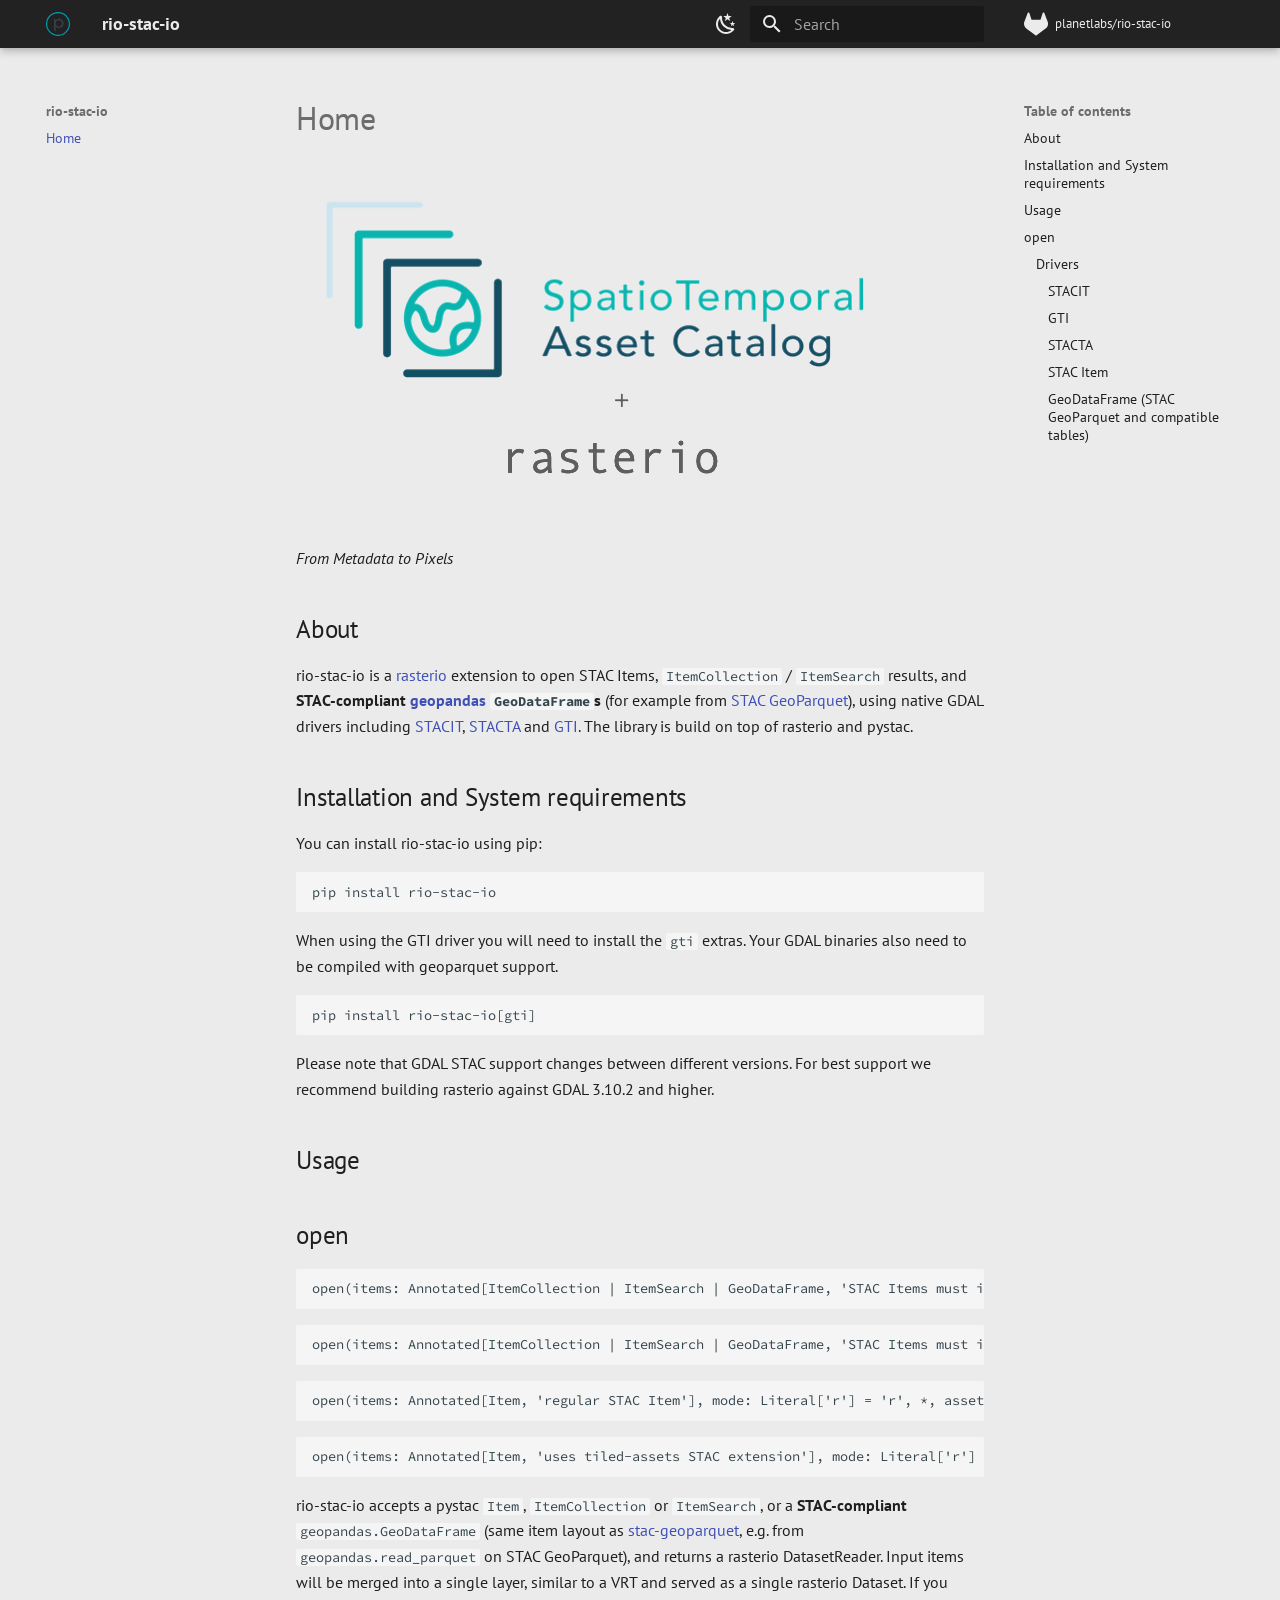
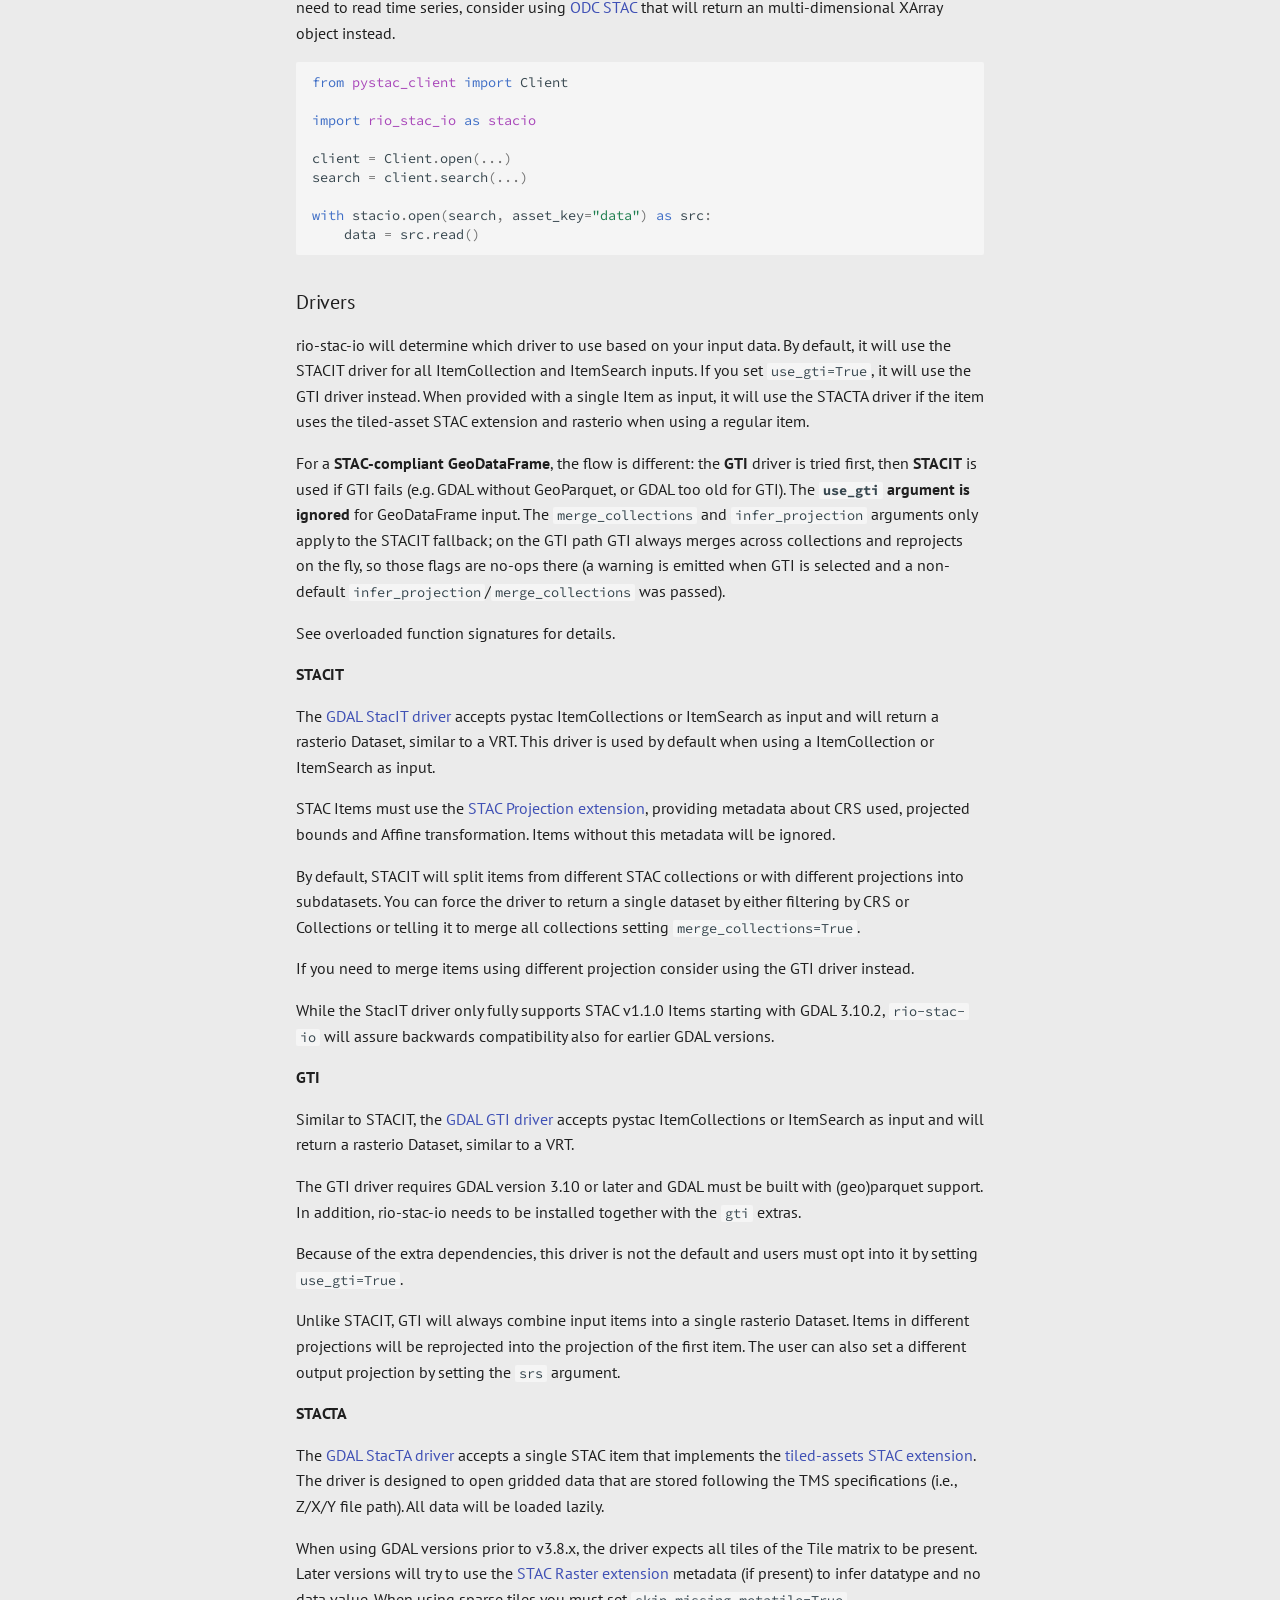
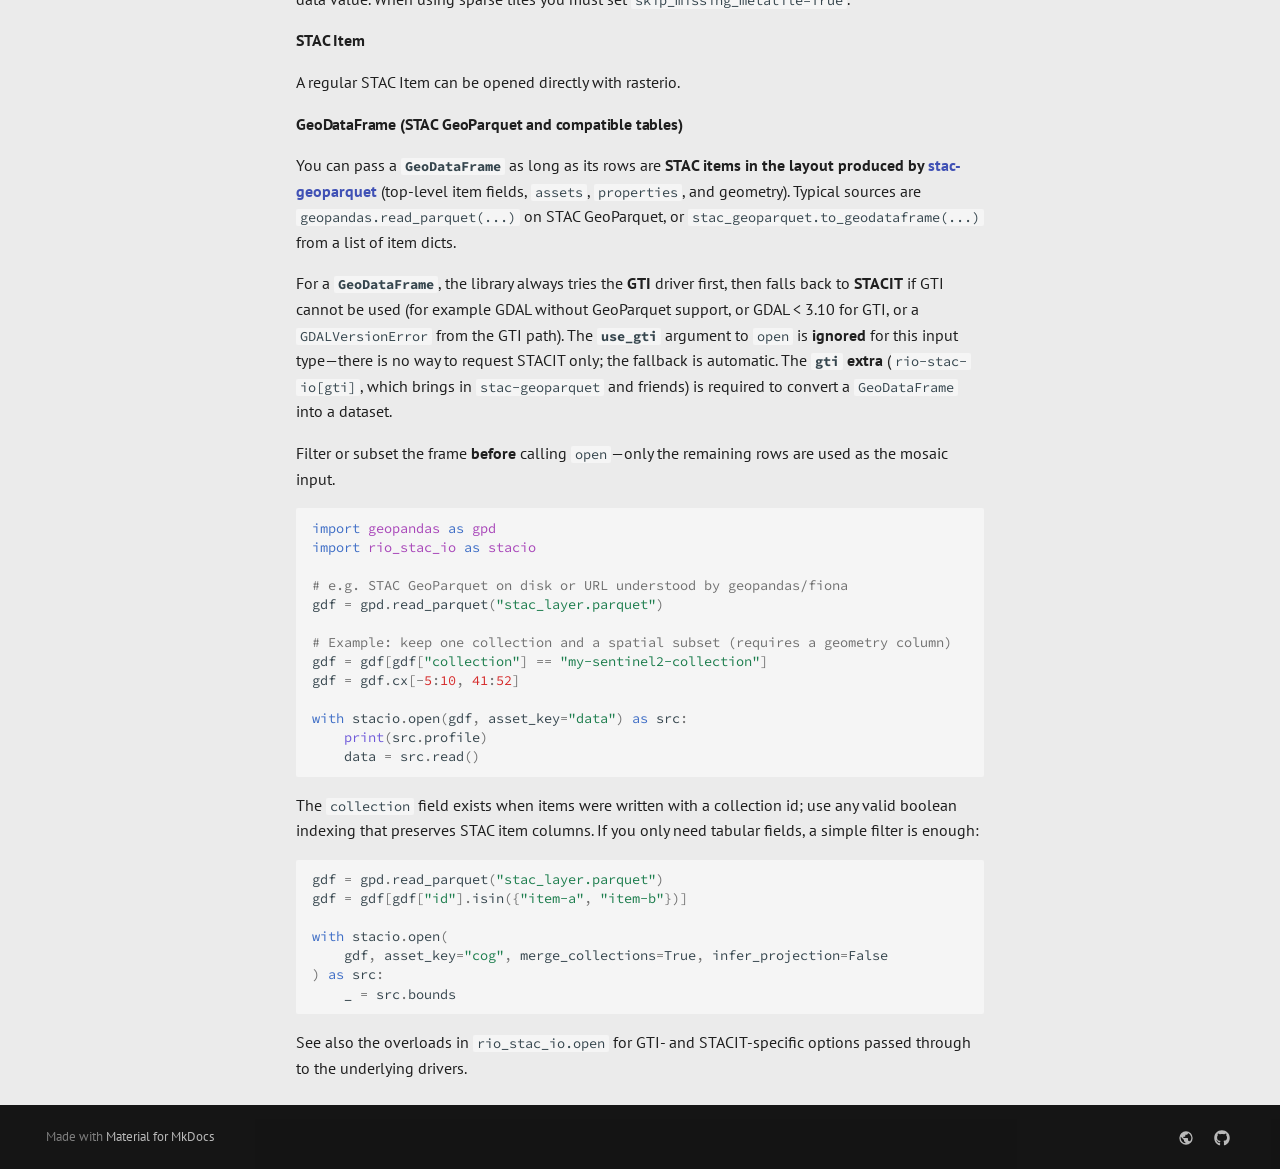
==== commit 9fc942c2: "Deployed 32568bb with MkDocs version: 1.6.1" ====
--- a/index.html
+++ b/index.html
@@ -17,7 +17,7 @@
       
       
       <link rel="icon" href="img/favicon.ico">
-      <meta name="generator" content="mkdocs-1.6.1, mkdocs-material-9.7.6">
+      <meta name="generator" content="mkdocs-1.6.1, mkdocs-material-9.7.7">
     
     
       
@@ -25,7 +25,7 @@
       
     
     
-      <link rel="stylesheet" href="assets/stylesheets/main.484c7ddc.min.css">
+      <link rel="stylesheet" href="assets/stylesheets/main.ec1eaa64.min.css">
       
         
         <link rel="stylesheet" href="assets/stylesheets/palette.ab4e12ef.min.css">
@@ -660,10 +660,10 @@
 
 <a href="#rio_stac_io.io.open" class="headerlink" title="Permanent link">&para;</a></h2>
           <div class="doc-overloads">
-<div class="doc-signature codehilite"><pre><span></span><code><span class="nf">open</span><span class="p">(</span><span class="n">items</span><span class="p">:</span> <span class="n">Annotated</span><span class="p">[</span><span class="n">ItemCollection</span> <span class="o">|</span> <span class="n">ItemSearch</span> <span class="o">|</span> <span class="n">GeoDataFrame</span><span class="p">,</span> <span class="s1">&#39;STAC Items must implement the Projection STAC extension&#39;</span><span class="p">],</span> <span class="n">mode</span><span class="p">:</span> <span class="n">Literal</span><span class="p">[</span><span class="s1">&#39;r&#39;</span><span class="p">]</span> <span class="o">=</span> <span class="s1">&#39;r&#39;</span><span class="p">,</span> <span class="o">*</span><span class="p">,</span> <span class="n">asset_key</span><span class="p">:</span> <span class="nb">str</span><span class="p">,</span> <span class="n">use_gti</span><span class="p">:</span> <span class="n">Literal</span><span class="p">[</span><span class="kc">False</span><span class="p">]</span> <span class="o">=</span> <span class="kc">False</span><span class="p">,</span> <span class="n">merge_collections</span><span class="p">:</span> <span class="nb">bool</span> <span class="o">=</span> <span class="kc">False</span><span class="p">,</span> <span class="n">infer_projection</span><span class="p">:</span> <span class="nb">bool</span> <span class="o">=</span> <span class="kc">False</span><span class="p">,</span> <span class="n">max_items</span><span class="p">:</span> <span class="nb">int</span> <span class="o">=</span> <span class="mi">1000</span><span class="p">,</span> <span class="n">collection</span><span class="p">:</span> <span class="nb">str</span> <span class="o">|</span> <span class="kc">None</span> <span class="o">=</span> <span class="kc">None</span><span class="p">,</span> <span class="n">crs</span><span class="p">:</span> <span class="nb">str</span> <span class="o">|</span> <span class="kc">None</span> <span class="o">=</span> <span class="kc">None</span><span class="p">,</span> <span class="n">resolution</span><span class="p">:</span> <span class="n">Literal</span><span class="p">[</span><span class="s1">&#39;AVERAGE&#39;</span><span class="p">,</span> <span class="s1">&#39;HIGHEST&#39;</span><span class="p">,</span> <span class="s1">&#39;LOWEST&#39;</span><span class="p">]</span> <span class="o">=</span> <span class="s1">&#39;AVERAGE&#39;</span><span class="p">,</span> <span class="n">overlap_strategy</span><span class="p">:</span> <span class="n">Literal</span><span class="p">[</span><span class="s1">&#39;REMOVE_IF_NO_NODATA&#39;</span><span class="p">,</span> <span class="s1">&#39;USE_ALL&#39;</span><span class="p">,</span> <span class="s1">&#39;USE_MOST_RECENT&#39;</span><span class="p">]</span> <span class="o">=</span> <span class="s1">&#39;REMOVE_IF_NO_NODATA&#39;</span><span class="p">)</span> <span class="o">-&gt;</span> <span class="n">STACITDatasetReader</span>
-</code></pre></div><div class="doc-signature codehilite"><pre><span></span><code><span class="nf">open</span><span class="p">(</span><span class="n">items</span><span class="p">:</span> <span class="n">Annotated</span><span class="p">[</span><span class="n">ItemCollection</span> <span class="o">|</span> <span class="n">ItemSearch</span> <span class="o">|</span> <span class="n">GeoDataFrame</span><span class="p">,</span> <span class="s1">&#39;STAC Items must implement the Projection STAC extension&#39;</span><span class="p">],</span> <span class="n">mode</span><span class="p">:</span> <span class="n">Literal</span><span class="p">[</span><span class="s1">&#39;r&#39;</span><span class="p">]</span> <span class="o">=</span> <span class="s1">&#39;r&#39;</span><span class="p">,</span> <span class="o">*</span><span class="p">,</span> <span class="n">asset_key</span><span class="p">:</span> <span class="nb">str</span><span class="p">,</span> <span class="n">use_gti</span><span class="p">:</span> <span class="n">Literal</span><span class="p">[</span><span class="kc">True</span><span class="p">]</span> <span class="o">=</span> <span class="kc">True</span><span class="p">,</span> <span class="n">sort_field</span><span class="p">:</span> <span class="nb">str</span> <span class="o">|</span> <span class="kc">None</span> <span class="o">=</span> <span class="kc">None</span><span class="p">,</span> <span class="n">sort_field_asc</span><span class="p">:</span> <span class="nb">bool</span> <span class="o">=</span> <span class="kc">True</span><span class="p">,</span> <span class="nb">filter</span><span class="p">:</span> <span class="nb">str</span> <span class="o">|</span> <span class="kc">None</span> <span class="o">=</span> <span class="kc">None</span><span class="p">,</span> <span class="n">resx</span><span class="p">:</span> <span class="nb">float</span> <span class="o">|</span> <span class="kc">None</span> <span class="o">=</span> <span class="kc">None</span><span class="p">,</span> <span class="n">resy</span><span class="p">:</span> <span class="nb">float</span> <span class="o">|</span> <span class="kc">None</span> <span class="o">=</span> <span class="kc">None</span><span class="p">,</span> <span class="n">srs</span><span class="p">:</span> <span class="nb">str</span> <span class="o">|</span> <span class="kc">None</span> <span class="o">=</span> <span class="kc">None</span><span class="p">,</span> <span class="n">minx</span><span class="p">:</span> <span class="nb">float</span> <span class="o">|</span> <span class="kc">None</span> <span class="o">=</span> <span class="kc">None</span><span class="p">,</span> <span class="n">miny</span><span class="p">:</span> <span class="nb">float</span> <span class="o">|</span> <span class="kc">None</span> <span class="o">=</span> <span class="kc">None</span><span class="p">,</span> <span class="n">maxx</span><span class="p">:</span> <span class="nb">float</span> <span class="o">|</span> <span class="kc">None</span> <span class="o">=</span> <span class="kc">None</span><span class="p">,</span> <span class="n">maxy</span><span class="p">:</span> <span class="nb">float</span> <span class="o">|</span> <span class="kc">None</span> <span class="o">=</span> <span class="kc">None</span><span class="p">)</span> <span class="o">-&gt;</span> <span class="n">GTIDatasetReader</span>
-</code></pre></div><div class="doc-signature codehilite"><pre><span></span><code><span class="nf">open</span><span class="p">(</span><span class="n">items</span><span class="p">:</span> <span class="n">Annotated</span><span class="p">[</span><span class="n">Item</span><span class="p">,</span> <span class="s1">&#39;regular STAC Item&#39;</span><span class="p">],</span> <span class="n">mode</span><span class="p">:</span> <span class="n">Literal</span><span class="p">[</span><span class="s1">&#39;r&#39;</span><span class="p">]</span> <span class="o">=</span> <span class="s1">&#39;r&#39;</span><span class="p">,</span> <span class="o">*</span><span class="p">,</span> <span class="n">asset_key</span><span class="p">:</span> <span class="nb">str</span><span class="p">)</span> <span class="o">-&gt;</span> <span class="n">rio</span><span class="o">.</span><span class="n">DatasetReader</span>
-</code></pre></div><div class="doc-signature codehilite"><pre><span></span><code><span class="nf">open</span><span class="p">(</span><span class="n">items</span><span class="p">:</span> <span class="n">Annotated</span><span class="p">[</span><span class="n">Item</span><span class="p">,</span> <span class="s1">&#39;uses tiled-assets STAC extension&#39;</span><span class="p">],</span> <span class="n">mode</span><span class="p">:</span> <span class="n">Literal</span><span class="p">[</span><span class="s1">&#39;r&#39;</span><span class="p">]</span> <span class="o">=</span> <span class="s1">&#39;r&#39;</span><span class="p">,</span> <span class="o">*</span><span class="p">,</span> <span class="n">asset_key</span><span class="p">:</span> <span class="nb">str</span><span class="p">,</span> <span class="n">zoom_level</span><span class="p">:</span> <span class="nb">int</span> <span class="o">|</span> <span class="kc">None</span> <span class="o">=</span> <span class="kc">None</span><span class="p">,</span> <span class="n">whole_metatile</span><span class="p">:</span> <span class="nb">bool</span> <span class="o">=</span> <span class="kc">True</span><span class="p">,</span> <span class="n">skip_missing_metatile</span><span class="p">:</span> <span class="nb">bool</span> <span class="o">=</span> <span class="kc">True</span><span class="p">)</span> <span class="o">-&gt;</span> <span class="n">STACTADatasetReader</span>
+<div class="doc-signature codehilite"><pre><span></span><code><span class="nf">open</span><span class="p">(</span><span class="n">items</span><span class="p">:</span> <span class="n">Annotated</span><span class="p">[</span><span class="n">ItemCollection</span> <span class="o">|</span> <span class="n">ItemSearch</span> <span class="o">|</span> <span class="n">GeoDataFrame</span><span class="p">,</span> <span class="s1">'STAC Items must implement the Projection STAC extension'</span><span class="p">],</span> <span class="n">mode</span><span class="p">:</span> <span class="n">Literal</span><span class="p">[</span><span class="s1">'r'</span><span class="p">]</span> <span class="o">=</span> <span class="s1">'r'</span><span class="p">,</span> <span class="o">*</span><span class="p">,</span> <span class="n">asset_key</span><span class="p">:</span> <span class="nb">str</span><span class="p">,</span> <span class="n">use_gti</span><span class="p">:</span> <span class="n">Literal</span><span class="p">[</span><span class="kc">False</span><span class="p">]</span> <span class="o">=</span> <span class="kc">False</span><span class="p">,</span> <span class="n">merge_collections</span><span class="p">:</span> <span class="nb">bool</span> <span class="o">=</span> <span class="kc">False</span><span class="p">,</span> <span class="n">infer_projection</span><span class="p">:</span> <span class="nb">bool</span> <span class="o">=</span> <span class="kc">False</span><span class="p">,</span> <span class="n">max_items</span><span class="p">:</span> <span class="nb">int</span> <span class="o">=</span> <span class="mi">1000</span><span class="p">,</span> <span class="n">collection</span><span class="p">:</span> <span class="nb">str</span> <span class="o">|</span> <span class="kc">None</span> <span class="o">=</span> <span class="kc">None</span><span class="p">,</span> <span class="n">crs</span><span class="p">:</span> <span class="nb">str</span> <span class="o">|</span> <span class="kc">None</span> <span class="o">=</span> <span class="kc">None</span><span class="p">,</span> <span class="n">resolution</span><span class="p">:</span> <span class="n">Literal</span><span class="p">[</span><span class="s1">'AVERAGE'</span><span class="p">,</span> <span class="s1">'HIGHEST'</span><span class="p">,</span> <span class="s1">'LOWEST'</span><span class="p">]</span> <span class="o">=</span> <span class="s1">'AVERAGE'</span><span class="p">,</span> <span class="n">overlap_strategy</span><span class="p">:</span> <span class="n">Literal</span><span class="p">[</span><span class="s1">'REMOVE_IF_NO_NODATA'</span><span class="p">,</span> <span class="s1">'USE_ALL'</span><span class="p">,</span> <span class="s1">'USE_MOST_RECENT'</span><span class="p">]</span> <span class="o">=</span> <span class="s1">'REMOVE_IF_NO_NODATA'</span><span class="p">)</span> <span class="o">-&gt;</span> <span class="n">STACITDatasetReader</span>
+</code></pre></div><div class="doc-signature codehilite"><pre><span></span><code><span class="nf">open</span><span class="p">(</span><span class="n">items</span><span class="p">:</span> <span class="n">Annotated</span><span class="p">[</span><span class="n">ItemCollection</span> <span class="o">|</span> <span class="n">ItemSearch</span> <span class="o">|</span> <span class="n">GeoDataFrame</span><span class="p">,</span> <span class="s1">'STAC Items must implement the Projection STAC extension'</span><span class="p">],</span> <span class="n">mode</span><span class="p">:</span> <span class="n">Literal</span><span class="p">[</span><span class="s1">'r'</span><span class="p">]</span> <span class="o">=</span> <span class="s1">'r'</span><span class="p">,</span> <span class="o">*</span><span class="p">,</span> <span class="n">asset_key</span><span class="p">:</span> <span class="nb">str</span><span class="p">,</span> <span class="n">use_gti</span><span class="p">:</span> <span class="n">Literal</span><span class="p">[</span><span class="kc">True</span><span class="p">]</span> <span class="o">=</span> <span class="kc">True</span><span class="p">,</span> <span class="n">sort_field</span><span class="p">:</span> <span class="nb">str</span> <span class="o">|</span> <span class="kc">None</span> <span class="o">=</span> <span class="kc">None</span><span class="p">,</span> <span class="n">sort_field_asc</span><span class="p">:</span> <span class="nb">bool</span> <span class="o">=</span> <span class="kc">True</span><span class="p">,</span> <span class="nb">filter</span><span class="p">:</span> <span class="nb">str</span> <span class="o">|</span> <span class="kc">None</span> <span class="o">=</span> <span class="kc">None</span><span class="p">,</span> <span class="n">resx</span><span class="p">:</span> <span class="nb">float</span> <span class="o">|</span> <span class="kc">None</span> <span class="o">=</span> <span class="kc">None</span><span class="p">,</span> <span class="n">resy</span><span class="p">:</span> <span class="nb">float</span> <span class="o">|</span> <span class="kc">None</span> <span class="o">=</span> <span class="kc">None</span><span class="p">,</span> <span class="n">srs</span><span class="p">:</span> <span class="nb">str</span> <span class="o">|</span> <span class="kc">None</span> <span class="o">=</span> <span class="kc">None</span><span class="p">,</span> <span class="n">minx</span><span class="p">:</span> <span class="nb">float</span> <span class="o">|</span> <span class="kc">None</span> <span class="o">=</span> <span class="kc">None</span><span class="p">,</span> <span class="n">miny</span><span class="p">:</span> <span class="nb">float</span> <span class="o">|</span> <span class="kc">None</span> <span class="o">=</span> <span class="kc">None</span><span class="p">,</span> <span class="n">maxx</span><span class="p">:</span> <span class="nb">float</span> <span class="o">|</span> <span class="kc">None</span> <span class="o">=</span> <span class="kc">None</span><span class="p">,</span> <span class="n">maxy</span><span class="p">:</span> <span class="nb">float</span> <span class="o">|</span> <span class="kc">None</span> <span class="o">=</span> <span class="kc">None</span><span class="p">)</span> <span class="o">-&gt;</span> <span class="n">GTIDatasetReader</span>
+</code></pre></div><div class="doc-signature codehilite"><pre><span></span><code><span class="nf">open</span><span class="p">(</span><span class="n">items</span><span class="p">:</span> <span class="n">Annotated</span><span class="p">[</span><span class="n">Item</span><span class="p">,</span> <span class="s1">'regular STAC Item'</span><span class="p">],</span> <span class="n">mode</span><span class="p">:</span> <span class="n">Literal</span><span class="p">[</span><span class="s1">'r'</span><span class="p">]</span> <span class="o">=</span> <span class="s1">'r'</span><span class="p">,</span> <span class="o">*</span><span class="p">,</span> <span class="n">asset_key</span><span class="p">:</span> <span class="nb">str</span><span class="p">)</span> <span class="o">-&gt;</span> <span class="n">rio</span><span class="o">.</span><span class="n">DatasetReader</span>
+</code></pre></div><div class="doc-signature codehilite"><pre><span></span><code><span class="nf">open</span><span class="p">(</span><span class="n">items</span><span class="p">:</span> <span class="n">Annotated</span><span class="p">[</span><span class="n">Item</span><span class="p">,</span> <span class="s1">'uses tiled-assets STAC extension'</span><span class="p">],</span> <span class="n">mode</span><span class="p">:</span> <span class="n">Literal</span><span class="p">[</span><span class="s1">'r'</span><span class="p">]</span> <span class="o">=</span> <span class="s1">'r'</span><span class="p">,</span> <span class="o">*</span><span class="p">,</span> <span class="n">asset_key</span><span class="p">:</span> <span class="nb">str</span><span class="p">,</span> <span class="n">zoom_level</span><span class="p">:</span> <span class="nb">int</span> <span class="o">|</span> <span class="kc">None</span> <span class="o">=</span> <span class="kc">None</span><span class="p">,</span> <span class="n">whole_metatile</span><span class="p">:</span> <span class="nb">bool</span> <span class="o">=</span> <span class="kc">True</span><span class="p">,</span> <span class="n">skip_missing_metatile</span><span class="p">:</span> <span class="nb">bool</span> <span class="o">=</span> <span class="kc">True</span><span class="p">)</span> <span class="o">-&gt;</span> <span class="n">STACTADatasetReader</span>
 </code></pre></div>          </div>
 
 
@@ -686,7 +686,7 @@
 <span class="n">client</span> <span class="o">=</span> <span class="n">Client</span><span class="o">.</span><span class="n">open</span><span class="p">(</span><span class="o">...</span><span class="p">)</span>
 <span class="n">search</span> <span class="o">=</span> <span class="n">client</span><span class="o">.</span><span class="n">search</span><span class="p">(</span><span class="o">...</span><span class="p">)</span>
 
-<span class="k">with</span> <span class="n">stacio</span><span class="o">.</span><span class="n">open</span><span class="p">(</span><span class="n">search</span><span class="p">,</span> <span class="n">asset_key</span><span class="o">=</span><span class="s2">&quot;data&quot;</span><span class="p">)</span> <span class="k">as</span> <span class="n">src</span><span class="p">:</span>
+<span class="k">with</span> <span class="n">stacio</span><span class="o">.</span><span class="n">open</span><span class="p">(</span><span class="n">search</span><span class="p">,</span> <span class="n">asset_key</span><span class="o">=</span><span class="s2">"data"</span><span class="p">)</span> <span class="k">as</span> <span class="n">src</span><span class="p">:</span>
     <span class="n">data</span> <span class="o">=</span> <span class="n">src</span><span class="o">.</span><span class="n">read</span><span class="p">()</span>
 </code></pre></div>
 <h3 id="rio_stac_io.io.open--drivers">Drivers<a class="headerlink" href="#rio_stac_io.io.open--drivers" title="Permanent link">&para;</a></h3>
@@ -767,22 +767,22 @@
 <span class="kn">import</span><span class="w"> </span><span class="nn">rio_stac_io</span><span class="w"> </span><span class="k">as</span><span class="w"> </span><span class="nn">stacio</span>
 
 <span class="c1"># e.g. STAC GeoParquet on disk or URL understood by geopandas/fiona</span>
-<span class="n">gdf</span> <span class="o">=</span> <span class="n">gpd</span><span class="o">.</span><span class="n">read_parquet</span><span class="p">(</span><span class="s2">&quot;stac_layer.parquet&quot;</span><span class="p">)</span>
+<span class="n">gdf</span> <span class="o">=</span> <span class="n">gpd</span><span class="o">.</span><span class="n">read_parquet</span><span class="p">(</span><span class="s2">"stac_layer.parquet"</span><span class="p">)</span>
 
 <span class="c1"># Example: keep one collection and a spatial subset (requires a geometry column)</span>
-<span class="n">gdf</span> <span class="o">=</span> <span class="n">gdf</span><span class="p">[</span><span class="n">gdf</span><span class="p">[</span><span class="s2">&quot;collection&quot;</span><span class="p">]</span> <span class="o">==</span> <span class="s2">&quot;my-sentinel2-collection&quot;</span><span class="p">]</span>
+<span class="n">gdf</span> <span class="o">=</span> <span class="n">gdf</span><span class="p">[</span><span class="n">gdf</span><span class="p">[</span><span class="s2">"collection"</span><span class="p">]</span> <span class="o">==</span> <span class="s2">"my-sentinel2-collection"</span><span class="p">]</span>
 <span class="n">gdf</span> <span class="o">=</span> <span class="n">gdf</span><span class="o">.</span><span class="n">cx</span><span class="p">[</span><span class="o">-</span><span class="mi">5</span><span class="p">:</span><span class="mi">10</span><span class="p">,</span> <span class="mi">41</span><span class="p">:</span><span class="mi">52</span><span class="p">]</span>
 
-<span class="k">with</span> <span class="n">stacio</span><span class="o">.</span><span class="n">open</span><span class="p">(</span><span class="n">gdf</span><span class="p">,</span> <span class="n">asset_key</span><span class="o">=</span><span class="s2">&quot;data&quot;</span><span class="p">)</span> <span class="k">as</span> <span class="n">src</span><span class="p">:</span>
+<span class="k">with</span> <span class="n">stacio</span><span class="o">.</span><span class="n">open</span><span class="p">(</span><span class="n">gdf</span><span class="p">,</span> <span class="n">asset_key</span><span class="o">=</span><span class="s2">"data"</span><span class="p">)</span> <span class="k">as</span> <span class="n">src</span><span class="p">:</span>
     <span class="nb">print</span><span class="p">(</span><span class="n">src</span><span class="o">.</span><span class="n">profile</span><span class="p">)</span>
     <span class="n">data</span> <span class="o">=</span> <span class="n">src</span><span class="o">.</span><span class="n">read</span><span class="p">()</span>
 </code></pre></div>
 <p>The <code>collection</code> field exists when items were written with a collection id; use any valid boolean indexing that preserves STAC item columns. If you only need tabular fields, a simple filter is enough:</p>
-<div class="highlight"><pre><span></span><code><span class="n">gdf</span> <span class="o">=</span> <span class="n">gpd</span><span class="o">.</span><span class="n">read_parquet</span><span class="p">(</span><span class="s2">&quot;stac_layer.parquet&quot;</span><span class="p">)</span>
-<span class="n">gdf</span> <span class="o">=</span> <span class="n">gdf</span><span class="p">[</span><span class="n">gdf</span><span class="p">[</span><span class="s2">&quot;id&quot;</span><span class="p">]</span><span class="o">.</span><span class="n">isin</span><span class="p">({</span><span class="s2">&quot;item-a&quot;</span><span class="p">,</span> <span class="s2">&quot;item-b&quot;</span><span class="p">})]</span>
+<div class="highlight"><pre><span></span><code><span class="n">gdf</span> <span class="o">=</span> <span class="n">gpd</span><span class="o">.</span><span class="n">read_parquet</span><span class="p">(</span><span class="s2">"stac_layer.parquet"</span><span class="p">)</span>
+<span class="n">gdf</span> <span class="o">=</span> <span class="n">gdf</span><span class="p">[</span><span class="n">gdf</span><span class="p">[</span><span class="s2">"id"</span><span class="p">]</span><span class="o">.</span><span class="n">isin</span><span class="p">({</span><span class="s2">"item-a"</span><span class="p">,</span> <span class="s2">"item-b"</span><span class="p">})]</span>
 
 <span class="k">with</span> <span class="n">stacio</span><span class="o">.</span><span class="n">open</span><span class="p">(</span>
-    <span class="n">gdf</span><span class="p">,</span> <span class="n">asset_key</span><span class="o">=</span><span class="s2">&quot;cog&quot;</span><span class="p">,</span> <span class="n">merge_collections</span><span class="o">=</span><span class="kc">True</span><span class="p">,</span> <span class="n">infer_projection</span><span class="o">=</span><span class="kc">False</span>
+    <span class="n">gdf</span><span class="p">,</span> <span class="n">asset_key</span><span class="o">=</span><span class="s2">"cog"</span><span class="p">,</span> <span class="n">merge_collections</span><span class="o">=</span><span class="kc">True</span><span class="p">,</span> <span class="n">infer_projection</span><span class="o">=</span><span class="kc">False</span>
 <span class="p">)</span> <span class="k">as</span> <span class="n">src</span><span class="p">:</span>
     <span class="n">_</span> <span class="o">=</span> <span class="n">src</span><span class="o">.</span><span class="n">bounds</span>
 </code></pre></div>
@@ -872,7 +872,7 @@
       <script id="__config" type="application/json">{"annotate": null, "base": ".", "features": ["navigation.top"], "search": "assets/javascripts/workers/search.2c215733.min.js", "tags": null, "translations": {"clipboard.copied": "Copied to clipboard", "clipboard.copy": "Copy to clipboard", "search.result.more.one": "1 more on this page", "search.result.more.other": "# more on this page", "search.result.none": "No matching documents", "search.result.one": "1 matching document", "search.result.other": "# matching documents", "search.result.placeholder": "Type to start searching", "search.result.term.missing": "Missing", "select.version": "Select version"}, "version": null}</script>
     
     
-      <script src="assets/javascripts/bundle.79ae519e.min.js"></script>
+      <script src="assets/javascripts/bundle.d7400e89.min.js"></script>
       
     
   </body>
--- a/assets/stylesheets/main.ec1eaa64.min.css
+++ b/assets/stylesheets/main.ec1eaa64.min.css
@@ -0,0 +1 @@
+@charset "UTF-8";html{-webkit-text-size-adjust:none;-moz-text-size-adjust:none;text-size-adjust:none;box-sizing:border-box}*,:after,:before{box-sizing:inherit}@media (prefers-reduced-motion){*,:after,:before{transition:none!important}}body{margin:0}a,button,input,label{-webkit-tap-highlight-color:transparent}a{color:inherit;text-decoration:none}hr{border:0;box-sizing:initial;display:block;height:.05rem;overflow:visible;padding:0}small{font-size:80%}sub,sup{line-height:1em}img{border-style:none}table{border-collapse:initial;border-spacing:0}td,th{font-weight:400;vertical-align:top}button{background:#0000;border:0;font-family:inherit;font-size:inherit;margin:0;padding:0}input{border:0;outline:none}:root{--md-primary-fg-color:#4051b5;--md-primary-fg-color--light:#5d6cc0;--md-primary-fg-color--dark:#303fa1;--md-primary-bg-color:#fff;--md-primary-bg-color--light:#ffffffb3;--md-accent-fg-color:#526cfe;--md-accent-fg-color--transparent:#526cfe1a;--md-accent-bg-color:#fff;--md-accent-bg-color--light:#ffffffb3}[data-md-color-scheme=default]{color-scheme:light}[data-md-color-scheme=default] img[src$="#gh-dark-mode-only"],[data-md-color-scheme=default] img[src$="#only-dark"]{display:none}:root,[data-md-color-scheme=default]{--md-hue:225deg;--md-default-fg-color:#000000de;--md-default-fg-color--light:#0000008a;--md-default-fg-color--lighter:#00000052;--md-default-fg-color--lightest:#00000012;--md-default-bg-color:#fff;--md-default-bg-color--light:#ffffffb3;--md-default-bg-color--lighter:#ffffff4d;--md-default-bg-color--lightest:#ffffff1f;--md-code-fg-color:#36464e;--md-code-bg-color:#f5f5f5;--md-code-bg-color--light:#f5f5f5b3;--md-code-bg-color--lighter:#f5f5f54d;--md-code-hl-color:#4287ff;--md-code-hl-color--light:#4287ff1a;--md-code-hl-number-color:#d52a2a;--md-code-hl-special-color:#db1457;--md-code-hl-function-color:#a846b9;--md-code-hl-constant-color:#6e59d9;--md-code-hl-keyword-color:#3f6ec6;--md-code-hl-string-color:#1c7d4d;--md-code-hl-name-color:var(--md-code-fg-color);--md-code-hl-operator-color:var(--md-default-fg-color--light);--md-code-hl-punctuation-color:var(--md-default-fg-color--light);--md-code-hl-comment-color:var(--md-default-fg-color--light);--md-code-hl-generic-color:var(--md-default-fg-color--light);--md-code-hl-variable-color:var(--md-default-fg-color--light);--md-typeset-color:var(--md-default-fg-color);--md-typeset-a-color:var(--md-primary-fg-color);--md-typeset-del-color:#f5503d26;--md-typeset-ins-color:#0bd57026;--md-typeset-kbd-color:#fafafa;--md-typeset-kbd-accent-color:#fff;--md-typeset-kbd-border-color:#b8b8b8;--md-typeset-mark-color:#ffff0080;--md-typeset-table-color:#0000001f;--md-typeset-table-color--light:rgba(0,0,0,.035);--md-admonition-fg-color:var(--md-default-fg-color);--md-admonition-bg-color:var(--md-default-bg-color);--md-warning-fg-color:#000000de;--md-warning-bg-color:#ff9;--md-footer-fg-color:#fff;--md-footer-fg-color--light:#ffffffb3;--md-footer-fg-color--lighter:#ffffff73;--md-footer-bg-color:#000000de;--md-footer-bg-color--dark:#00000052;--md-shadow-z1:0 0.2rem 0.5rem #0000000d,0 0 0.05rem #0000001a;--md-shadow-z2:0 0.2rem 0.5rem #0000001a,0 0 0.05rem #00000040;--md-shadow-z3:0 0.2rem 0.5rem #0003,0 0 0.05rem #00000059}.md-icon svg{fill:currentcolor;display:block;height:1.2rem;width:1.2rem}body{-webkit-font-smoothing:antialiased;-moz-osx-font-smoothing:grayscale;--md-text-font-family:var(--md-text-font,_),-apple-system,BlinkMacSystemFont,Helvetica,Arial,sans-serif;--md-code-font-family:var(--md-code-font,_),SFMono-Regular,Consolas,Menlo,monospace}aside,body,input{font-feature-settings:"kern","liga";color:var(--md-typeset-color);font-family:var(--md-text-font-family)}code,kbd,pre{font-feature-settings:"kern";font-family:var(--md-code-font-family)}:root{--md-typeset-table-sort-icon:url('data:image/svg+xml;charset=utf-8,<svg xmlns="http://www.w3.org/2000/svg" viewBox="0 0 24 24"><path d="m18 21-4-4h3V7h-3l4-4 4 4h-3v10h3M2 19v-2h10v2M2 13v-2h7v2M2 7V5h4v2z"/></svg>');--md-typeset-table-sort-icon--asc:url('data:image/svg+xml;charset=utf-8,<svg xmlns="http://www.w3.org/2000/svg" viewBox="0 0 24 24"><path d="M19 17h3l-4 4-4-4h3V3h2M2 17h10v2H2M6 5v2H2V5m0 6h7v2H2z"/></svg>');--md-typeset-table-sort-icon--desc:url('data:image/svg+xml;charset=utf-8,<svg xmlns="http://www.w3.org/2000/svg" viewBox="0 0 24 24"><path d="M19 7h3l-4-4-4 4h3v14h2M2 17h10v2H2M6 5v2H2V5m0 6h7v2H2z"/></svg>')}.md-typeset{-webkit-print-color-adjust:exact;color-adjust:exact;font-size:.8rem;line-height:1.6;overflow-wrap:break-word}@media print{.md-typeset{font-size:.68rem}}.md-typeset blockquote,.md-typeset dl,.md-typeset figure,.md-typeset ol,.md-typeset pre,.md-typeset ul{margin-bottom:1em;margin-top:1em}.md-typeset h1{color:var(--md-default-fg-color--light);font-size:2em;line-height:1.3;margin:0 0 1.25em}.md-typeset h1,.md-typeset h2{font-weight:300;letter-spacing:-.01em}.md-typeset h2{font-size:1.5625em;line-height:1.4;margin:1.6em 0 .64em}.md-typeset h3{font-size:1.25em;font-weight:400;letter-spacing:-.01em;line-height:1.5;margin:1.6em 0 .8em}.md-typeset h2+h3{margin-top:.8em}.md-typeset h4{font-weight:700;letter-spacing:-.01em;margin:1em 0}.md-typeset h5,.md-typeset h6{color:var(--md-default-fg-color--light);font-size:.8em;font-weight:700;letter-spacing:-.01em;margin:1.25em 0}.md-typeset h5{text-transform:uppercase}.md-typeset h5 code{text-transform:none}.md-typeset hr{border-bottom:.05rem solid var(--md-default-fg-color--lightest);display:flow-root;margin:1.5em 0}.md-typeset a{color:var(--md-typeset-a-color);word-break:break-word}.md-typeset a,.md-typeset a:before{transition:color 125ms}.md-typeset a:focus,.md-typeset a:hover{color:var(--md-accent-fg-color)}.md-typeset a:focus code,.md-typeset a:hover code{background-color:var(--md-accent-fg-color--transparent);color:var(--md-accent-fg-color)}.md-typeset a code{color:var(--md-typeset-a-color)}.md-typeset a.focus-visible{outline-color:var(--md-accent-fg-color);outline-offset:.2rem}.md-typeset code,.md-typeset kbd,.md-typeset pre{color:var(--md-code-fg-color);direction:ltr;font-variant-ligatures:none;transition:background-color 125ms}@media print{.md-typeset code,.md-typeset kbd,.md-typeset pre{white-space:pre-wrap}}.md-typeset code{background-color:var(--md-code-bg-color);border-radius:.1rem;-webkit-box-decoration-break:clone;box-decoration-break:clone;font-size:.85em;padding:0 .2941176471em;transition:color 125ms,background-color 125ms;word-break:break-word}.md-typeset code:not(.focus-visible){-webkit-tap-highlight-color:transparent;outline:none}.md-typeset pre{display:flow-root;line-height:1.4;position:relative}.md-typeset pre>code{-webkit-box-decoration-break:slice;box-decoration-break:slice;box-shadow:none;display:block;margin:0;outline-color:var(--md-accent-fg-color);overflow:auto;padding:.7720588235em 1.1764705882em;scrollbar-color:var(--md-default-fg-color--lighter) #0000;scrollbar-width:thin;touch-action:auto;word-break:normal}.md-typeset pre>code:hover{scrollbar-color:var(--md-accent-fg-color) #0000}.md-typeset pre>code::-webkit-scrollbar{height:.2rem;width:.2rem}.md-typeset pre>code::-webkit-scrollbar-thumb{background-color:var(--md-default-fg-color--lighter)}.md-typeset pre>code::-webkit-scrollbar-thumb:hover{background-color:var(--md-accent-fg-color)}.md-typeset kbd{background-color:var(--md-typeset-kbd-color);border-radius:.1rem;box-shadow:0 .1rem 0 .05rem var(--md-typeset-kbd-border-color),0 .1rem 0 var(--md-typeset-kbd-border-color),0 -.1rem .2rem var(--md-typeset-kbd-accent-color) inset;color:var(--md-default-fg-color);display:inline-block;font-size:.75em;padding:0 .6666666667em;vertical-align:text-top;word-break:break-word}.md-typeset mark{background-color:var(--md-typeset-mark-color);-webkit-box-decoration-break:clone;box-decoration-break:clone;color:inherit;word-break:break-word}.md-typeset abbr{cursor:help;text-decoration:none}.md-typeset [data-preview],.md-typeset abbr{border-bottom:.05rem dotted var(--md-default-fg-color--light)}.md-typeset small{opacity:.75}[dir=ltr] .md-typeset sub,[dir=ltr] .md-typeset sup{margin-left:.078125em}[dir=rtl] .md-typeset sub,[dir=rtl] .md-typeset sup{margin-right:.078125em}[dir=ltr] .md-typeset blockquote{padding-left:.6rem}[dir=rtl] .md-typeset blockquote{padding-right:.6rem}[dir=ltr] .md-typeset blockquote{border-left:.2rem solid var(--md-default-fg-color--lighter)}[dir=rtl] .md-typeset blockquote{border-right:.2rem solid var(--md-default-fg-color--lighter)}.md-typeset blockquote{color:var(--md-default-fg-color--light);margin-left:0;margin-right:0}.md-typeset ul{list-style-type:disc}.md-typeset ul[type]{list-style-type:revert-layer}[dir=ltr] .md-typeset ol,[dir=ltr] .md-typeset ul{margin-left:.625em}[dir=rtl] .md-typeset ol,[dir=rtl] .md-typeset ul{margin-right:.625em}.md-typeset ol,.md-typeset ul{padding:0}.md-typeset ol:not([hidden]),.md-typeset ul:not([hidden]){display:flow-root}.md-typeset ol ol,.md-typeset ul ol{list-style-type:lower-alpha}.md-typeset ol ol ol,.md-typeset ul ol ol{list-style-type:lower-roman}.md-typeset ol ol ol ol,.md-typeset ul ol ol ol{list-style-type:upper-alpha}.md-typeset ol ol ol ol ol,.md-typeset ul ol ol ol ol{list-style-type:upper-roman}.md-typeset ol[type],.md-typeset ul[type]{list-style-type:revert-layer}[dir=ltr] .md-typeset ol li,[dir=ltr] .md-typeset ul li{margin-left:1.25em}[dir=rtl] .md-typeset ol li,[dir=rtl] .md-typeset ul li{margin-right:1.25em}.md-typeset ol li,.md-typeset ul li{margin-bottom:.5em}.md-typeset ol li blockquote,.md-typeset ol li p,.md-typeset ul li blockquote,.md-typeset ul li p{margin:.5em 0}.md-typeset ol li:last-child,.md-typeset ul li:last-child{margin-bottom:0}[dir=ltr] .md-typeset ol li ol,[dir=ltr] .md-typeset ol li ul,[dir=ltr] .md-typeset ul li ol,[dir=ltr] .md-typeset ul li ul{margin-left:.625em}[dir=rtl] .md-typeset ol li ol,[dir=rtl] .md-typeset ol li ul,[dir=rtl] .md-typeset ul li ol,[dir=rtl] .md-typeset ul li ul{margin-right:.625em}.md-typeset ol li ol,.md-typeset ol li ul,.md-typeset ul li ol,.md-typeset ul li ul{margin-bottom:.5em;margin-top:.5em}[dir=ltr] .md-typeset dd{margin-left:1.875em}[dir=rtl] .md-typeset dd{margin-right:1.875em}.md-typeset dd{margin-bottom:1.5em;margin-top:1em}.md-typeset img,.md-typeset svg,.md-typeset video{height:auto;max-width:100%}.md-typeset img[align=left]{margin:1em 1em 1em 0}.md-typeset img[align=right]{margin:1em 0 1em 1em}.md-typeset img[align]:only-child{margin-top:0}.md-typeset figure{display:flow-root;margin:1em auto;max-width:100%;text-align:center;width:fit-content}.md-typeset figure img{display:block;margin:0 auto}.md-typeset figcaption{font-style:italic;margin:1em auto;max-width:24rem}.md-typeset iframe{max-width:100%}.md-typeset table:not([class]){background-color:var(--md-default-bg-color);border:.05rem solid var(--md-typeset-table-color);border-radius:.1rem;display:inline-block;font-size:.64rem;max-width:100%;overflow:auto;touch-action:auto}@media print{.md-typeset table:not([class]){display:table}}.md-typeset table:not([class])+*{margin-top:1.5em}.md-typeset table:not([class]) td>:first-child,.md-typeset table:not([class]) th>:first-child{margin-top:0}.md-typeset table:not([class]) td>:last-child,.md-typeset table:not([class]) th>:last-child{margin-bottom:0}.md-typeset table:not([class]) td:not([align]),.md-typeset table:not([class]) th:not([align]){text-align:left}[dir=rtl] .md-typeset table:not([class]) td:not([align]),[dir=rtl] .md-typeset table:not([class]) th:not([align]){text-align:right}.md-typeset table:not([class]) th{font-weight:700;min-width:5rem;padding:.9375em 1.25em;vertical-align:top}.md-typeset table:not([class]) td{border-top:.05rem solid var(--md-typeset-table-color);padding:.9375em 1.25em;vertical-align:top}.md-typeset table:not([class]) tbody tr{transition:background-color 125ms}.md-typeset table:not([class]) tbody tr:hover{background-color:var(--md-typeset-table-color--light);box-shadow:0 .05rem 0 var(--md-default-bg-color) inset}.md-typeset table:not([class]) a{word-break:normal}.md-typeset table th[role=columnheader]{cursor:pointer}[dir=ltr] .md-typeset table th[role=columnheader]:after{margin-left:.5em}[dir=rtl] .md-typeset table th[role=columnheader]:after{margin-right:.5em}.md-typeset table th[role=columnheader]:after{content:"";display:inline-block;height:1.2em;-webkit-mask-image:var(--md-typeset-table-sort-icon);mask-image:var(--md-typeset-table-sort-icon);-webkit-mask-repeat:no-repeat;mask-repeat:no-repeat;-webkit-mask-size:contain;mask-size:contain;transition:background-color 125ms;vertical-align:text-bottom;width:1.2em}.md-typeset table th[role=columnheader]:hover:after{background-color:var(--md-default-fg-color--lighter)}.md-typeset table th[role=columnheader][aria-sort=ascending]:after{background-color:var(--md-default-fg-color--light);-webkit-mask-image:var(--md-typeset-table-sort-icon--asc);mask-image:var(--md-typeset-table-sort-icon--asc)}.md-typeset table th[role=columnheader][aria-sort=descending]:after{background-color:var(--md-default-fg-color--light);-webkit-mask-image:var(--md-typeset-table-sort-icon--desc);mask-image:var(--md-typeset-table-sort-icon--desc)}.md-typeset__scrollwrap{margin:1em -.8rem;overflow-x:auto;touch-action:auto}.md-typeset__table{display:inline-block;margin-bottom:.5em;padding:0 .8rem}@media print{.md-typeset__table{display:block}}html .md-typeset__table table{display:table;margin:0;overflow:hidden;width:100%}@media screen and (max-width:44.984375em){.md-content__inner>pre{margin:1em -.8rem}.md-content__inner>pre code{border-radius:0}}.md-typeset .md-author{border-radius:100%;display:block;flex-shrink:0;height:1.6rem;overflow:hidden;position:relative;transition:color 125ms,transform 125ms;width:1.6rem}.md-typeset .md-author img{display:block}.md-typeset .md-author--more{background:var(--md-default-fg-color--lightest);color:var(--md-default-fg-color--lighter);font-size:.6rem;font-weight:700;line-height:1.6rem;text-align:center}.md-typeset .md-author--long{height:2.4rem;width:2.4rem}.md-typeset a.md-author{transform:scale(1)}.md-typeset a.md-author img{border-radius:100%;filter:grayscale(100%) opacity(75%);transition:filter 125ms}.md-typeset a.md-author:focus,.md-typeset a.md-author:hover{transform:scale(1.1);z-index:1}.md-typeset a.md-author:focus img,.md-typeset a.md-author:hover img{filter:grayscale(0)}.md-banner{background-color:var(--md-footer-bg-color);color:var(--md-footer-fg-color);overflow:auto}@media print{.md-banner{display:none}}.md-banner--warning{background-color:var(--md-warning-bg-color);color:var(--md-warning-fg-color)}.md-banner__inner{font-size:.7rem;margin:.6rem auto;padding:0 .8rem}[dir=ltr] .md-banner__button{float:right}[dir=rtl] .md-banner__button{float:left}.md-banner__button{color:inherit;cursor:pointer;transition:opacity .25s}.no-js .md-banner__button{display:none}.md-banner__button:hover{opacity:.7}html{font-size:125%;height:100%;overflow-x:hidden}@media screen and (min-width:100em){html{font-size:137.5%}}@media screen and (min-width:125em){html{font-size:150%}}body{background-color:var(--md-default-bg-color);display:flex;flex-direction:column;font-size:.5rem;min-height:100%;position:relative;width:100%}@media print{body{display:block}}@media screen and (max-width:59.984375em){body[data-md-scrolllock]{position:fixed}}.md-grid{margin-left:auto;margin-right:auto;max-width:61rem}.md-container{display:flex;flex-direction:column;flex-grow:1}@media print{.md-container{display:block}}.md-main{flex-grow:1}.md-main__inner{display:flex;height:100%;margin-top:1.5rem}.md-ellipsis{overflow:hidden;text-overflow:ellipsis}.md-toggle{display:none}.md-option{height:0;opacity:0;position:absolute;width:0}.md-option:checked+label:not([hidden]){display:block}.md-option.focus-visible+label{outline-color:var(--md-accent-fg-color);outline-style:auto}.md-skip{background-color:var(--md-default-fg-color);border-radius:.1rem;color:var(--md-default-bg-color);font-size:.64rem;margin:.5rem;opacity:0;outline-color:var(--md-accent-fg-color);padding:.3rem .5rem;position:fixed;transform:translateY(.4rem);z-index:-1}.md-skip:focus{opacity:1;transform:translateY(0);transition:transform .25s cubic-bezier(.4,0,.2,1),opacity 175ms 75ms;z-index:10}@page{margin:25mm}:root{--md-clipboard-icon:url('data:image/svg+xml;charset=utf-8,<svg xmlns="http://www.w3.org/2000/svg" viewBox="0 0 24 24"><path d="M19 21H8V7h11m0-2H8a2 2 0 0 0-2 2v14a2 2 0 0 0 2 2h11a2 2 0 0 0 2-2V7a2 2 0 0 0-2-2m-3-4H4a2 2 0 0 0-2 2v14h2V3h12z"/></svg>')}.md-clipboard{border-radius:.1rem;color:var(--md-default-fg-color--lightest);cursor:pointer;height:1.5em;outline-color:var(--md-accent-fg-color);outline-offset:.1rem;transition:color .25s;width:1.5em;z-index:1}@media print{.md-clipboard{display:none}}.md-clipboard:not(.focus-visible){-webkit-tap-highlight-color:transparent;outline:none}:hover>.md-clipboard{color:var(--md-default-fg-color--light)}.md-clipboard:focus,.md-clipboard:hover{color:var(--md-accent-fg-color)}.md-clipboard:after{background-color:currentcolor;content:"";display:block;height:1.125em;margin:0 auto;-webkit-mask-image:var(--md-clipboard-icon);mask-image:var(--md-clipboard-icon);-webkit-mask-position:center;mask-position:center;-webkit-mask-repeat:no-repeat;mask-repeat:no-repeat;-webkit-mask-size:contain;mask-size:contain;width:1.125em}.md-clipboard--inline{cursor:pointer}.md-clipboard--inline code{transition:color .25s,background-color .25s}.md-clipboard--inline:focus code,.md-clipboard--inline:hover code{background-color:var(--md-accent-fg-color--transparent);color:var(--md-accent-fg-color)}:root{--md-code-select-icon:url('data:image/svg+xml;charset=utf-8,<svg xmlns="http://www.w3.org/2000/svg" viewBox="0 0 24 24"><path d="M19 19h-4v2h4c1.1 0 2-.9 2-2v-4h-2m0-12h-4v2h4v4h2V5c0-1.1-.9-2-2-2M5 5h4V3H5c-1.1 0-2 .9-2 2v4h2m0 6H3v4c0 1.1.9 2 2 2h4v-2H5zm2-4h2v2H7zm4 0h2v2h-2zm4 0h2v2h-2zM7 7h2v2H7zm4 0h2v2h-2zm4 0h2v2h-2zm-8 8h2v2H7zm4 0h2v2h-2zm4 0h2v2h-2z"/></svg>');--md-code-copy-icon:url('data:image/svg+xml;charset=utf-8,<svg xmlns="http://www.w3.org/2000/svg" viewBox="0 0 24 24"><path d="M19 21H8V7h11m0-2H8a2 2 0 0 0-2 2v14a2 2 0 0 0 2 2h11a2 2 0 0 0 2-2V7a2 2 0 0 0-2-2m-3-4H4a2 2 0 0 0-2 2v14h2V3h12z"/></svg>')}.md-typeset .md-code__content{display:grid}.md-code__nav{background-color:var(--md-code-bg-color--lighter);border-radius:.1rem;display:flex;gap:.2rem;padding:.2rem;position:absolute;right:.25em;top:.25em;transition:background-color .25s;z-index:1}:hover>.md-code__nav{background-color:var(--md-code-bg-color--light)}.md-code__button{color:var(--md-default-fg-color--lightest);cursor:pointer;display:block;height:1.5em;outline-color:var(--md-accent-fg-color);outline-offset:.1rem;transition:color .25s;width:1.5em}:hover>*>.md-code__button{color:var(--md-default-fg-color--light)}.md-code__button.focus-visible,.md-code__button:hover{color:var(--md-accent-fg-color)}.md-code__button--active{color:var(--md-default-fg-color)!important}.md-code__button:after{background-color:currentcolor;content:"";display:block;height:1.125em;margin:0 auto;-webkit-mask-position:center;mask-position:center;-webkit-mask-repeat:no-repeat;mask-repeat:no-repeat;-webkit-mask-size:contain;mask-size:contain;width:1.125em}.md-code__button[data-md-type=select]:after{-webkit-mask-image:var(--md-code-select-icon);mask-image:var(--md-code-select-icon)}.md-code__button[data-md-type=copy]:after{-webkit-mask-image:var(--md-code-copy-icon);mask-image:var(--md-code-copy-icon)}@keyframes consent{0%{opacity:0;transform:translateY(100%)}to{opacity:1;transform:translateY(0)}}@keyframes overlay{0%{opacity:0}to{opacity:1}}.md-consent__overlay{animation:overlay .25s both;-webkit-backdrop-filter:blur(.1rem);backdrop-filter:blur(.1rem);background-color:#0000008a;height:100%;opacity:1;position:fixed;top:0;width:100%;z-index:5}.md-consent__inner{animation:consent .5s cubic-bezier(.1,.7,.1,1) both;background-color:var(--md-default-bg-color);border:0;border-radius:.1rem;bottom:0;box-shadow:0 0 .2rem #0000001a,0 .2rem .4rem #0003;max-height:100%;overflow:auto;padding:0;position:fixed;width:100%;z-index:5}.md-consent__form{padding:.8rem}.md-consent__settings{display:none;margin:1em 0}input:checked+.md-consent__settings{display:block}.md-consent__controls{margin-bottom:.8rem}.md-typeset .md-consent__controls .md-button{display:inline}@media screen and (max-width:44.984375em){.md-typeset .md-consent__controls .md-button{display:block;margin-top:.4rem;text-align:center;width:100%}}.md-consent label{cursor:pointer}.md-content{flex-grow:1;min-width:0}.md-content__inner{margin:0 .8rem 1.2rem;padding-top:.6rem}@media screen and (min-width:76.25em){[dir=ltr] .md-sidebar--primary:not([hidden])~.md-content>.md-content__inner{margin-left:1.2rem}[dir=ltr] .md-sidebar--secondary:not([hidden])~.md-content>.md-content__inner,[dir=rtl] .md-sidebar--primary:not([hidden])~.md-content>.md-content__inner{margin-right:1.2rem}[dir=rtl] .md-sidebar--secondary:not([hidden])~.md-content>.md-content__inner{margin-left:1.2rem}}.md-content__inner:before{content:"";display:block;height:.4rem}.md-content__inner>:last-child{margin-bottom:0}[dir=ltr] .md-content__button{float:right}[dir=rtl] .md-content__button{float:left}[dir=ltr] .md-content__button{margin-left:.4rem}[dir=rtl] .md-content__button{margin-right:.4rem}.md-content__button{margin:.4rem 0;padding:0}@media print{.md-content__button{display:none}}.md-typeset .md-content__button{color:var(--md-default-fg-color--lighter)}.md-content__button svg{display:inline;vertical-align:top}[dir=rtl] .md-content__button svg{transform:scaleX(-1)}[dir=ltr] .md-dialog{right:.8rem}[dir=rtl] .md-dialog{left:.8rem}.md-dialog{background-color:var(--md-default-fg-color);border-radius:.1rem;bottom:.8rem;box-shadow:var(--md-shadow-z3);min-width:11.1rem;opacity:0;padding:.4rem .6rem;pointer-events:none;position:fixed;transform:translateY(100%);transition:transform 0ms .4s,opacity .4s;z-index:4}@media print{.md-dialog{display:none}}.md-dialog--active{opacity:1;pointer-events:auto;transform:translateY(0);transition:transform .4s cubic-bezier(.075,.85,.175,1),opacity .4s}.md-dialog__inner{color:var(--md-default-bg-color);font-size:.7rem}.md-feedback{margin:2em 0 1em;text-align:center}.md-feedback fieldset{border:none;margin:0;padding:0}.md-feedback__title{font-weight:700;margin:1em auto}.md-feedback__inner{position:relative}.md-feedback__list{display:flex;flex-wrap:wrap;place-content:baseline center;position:relative}.md-feedback__list:hover .md-icon:not(:disabled){color:var(--md-default-fg-color--lighter)}:disabled .md-feedback__list{min-height:1.8rem}.md-feedback__icon{color:var(--md-default-fg-color--light);cursor:pointer;flex-shrink:0;margin:0 .1rem;transition:color 125ms}.md-feedback__icon:not(:disabled).md-icon:hover{color:var(--md-accent-fg-color)}.md-feedback__icon:disabled{color:var(--md-default-fg-color--lightest);pointer-events:none}.md-feedback__note{opacity:0;position:relative;transform:translateY(.4rem);transition:transform .4s cubic-bezier(.1,.7,.1,1),opacity .15s}.md-feedback__note>*{margin:0 auto;max-width:16rem}:disabled .md-feedback__note{opacity:1;transform:translateY(0)}@media print{.md-feedback{display:none}}.md-footer{background-color:var(--md-footer-bg-color);color:var(--md-footer-fg-color)}@media print{.md-footer{display:none}}.md-footer__inner{justify-content:space-between;overflow:auto;padding:.2rem}.md-footer__inner:not([hidden]){display:flex}.md-footer__link{align-items:end;display:flex;flex-grow:0.01;margin-bottom:.4rem;margin-top:1rem;max-width:100%;outline-color:var(--md-accent-fg-color);overflow:hidden;transition:opacity .25s}.md-footer__link:focus,.md-footer__link:hover{opacity:.7}[dir=rtl] .md-footer__link svg{transform:scaleX(-1)}@media screen and (max-width:44.984375em){.md-footer__link--prev{flex-shrink:0}.md-footer__link--prev .md-footer__title{display:none}}[dir=ltr] .md-footer__link--next{margin-left:auto}[dir=rtl] .md-footer__link--next{margin-right:auto}.md-footer__link--next{text-align:right}[dir=rtl] .md-footer__link--next{text-align:left}.md-footer__title{flex-grow:1;font-size:.9rem;margin-bottom:.7rem;max-width:calc(100% - 2.4rem);padding:0 1rem;white-space:nowrap}.md-footer__button{margin:.2rem;padding:.4rem}.md-footer__direction{font-size:.64rem;opacity:.7}.md-footer-meta{background-color:var(--md-footer-bg-color--dark)}.md-footer-meta__inner{display:flex;flex-wrap:wrap;justify-content:space-between;padding:.2rem}html .md-footer-meta.md-typeset a{color:var(--md-footer-fg-color--light)}html .md-footer-meta.md-typeset a:focus,html .md-footer-meta.md-typeset a:hover{color:var(--md-footer-fg-color)}.md-copyright{color:var(--md-footer-fg-color--lighter);font-size:.64rem;margin:auto .6rem;padding:.4rem 0;width:100%}@media screen and (min-width:45em){.md-copyright{width:auto}}.md-copyright__highlight{color:var(--md-footer-fg-color--light)}.md-social{display:inline-flex;gap:.2rem;margin:0 .4rem;padding:.2rem 0 .6rem}@media screen and (min-width:45em){.md-social{padding:.6rem 0}}.md-social__link{display:inline-block;height:1.6rem;text-align:center;width:1.6rem}.md-social__link:before{line-height:1.9}.md-social__link svg{fill:currentcolor;max-height:.8rem;vertical-align:-25%}.md-typeset .md-button{border:.1rem solid;border-radius:.1rem;color:var(--md-primary-fg-color);cursor:pointer;display:inline-block;font-weight:700;padding:.625em 2em;transition:color 125ms,background-color 125ms,border-color 125ms}.md-typeset .md-button--primary{background-color:var(--md-primary-fg-color);border-color:var(--md-primary-fg-color);color:var(--md-primary-bg-color)}.md-typeset .md-button:focus,.md-typeset .md-button:hover{background-color:var(--md-accent-fg-color);border-color:var(--md-accent-fg-color);color:var(--md-accent-bg-color)}[dir=ltr] .md-typeset .md-input{border-top-left-radius:.1rem}[dir=ltr] .md-typeset .md-input,[dir=rtl] .md-typeset .md-input{border-top-right-radius:.1rem}[dir=rtl] .md-typeset .md-input{border-top-left-radius:.1rem}.md-typeset .md-input{border-bottom:.1rem solid var(--md-default-fg-color--lighter);box-shadow:var(--md-shadow-z1);font-size:.8rem;height:1.8rem;padding:0 .6rem;transition:border .25s,box-shadow .25s}.md-typeset .md-input:focus,.md-typeset .md-input:hover{border-bottom-color:var(--md-accent-fg-color);box-shadow:var(--md-shadow-z2)}.md-typeset .md-input--stretch{width:100%}.md-header{background-color:var(--md-primary-fg-color);box-shadow:0 0 .2rem #0000,0 .2rem .4rem #0000;color:var(--md-primary-bg-color);display:block;left:0;position:sticky;right:0;top:0;z-index:4}@media print{.md-header{display:none}}.md-header[hidden]{transform:translateY(-100%);transition:transform .25s cubic-bezier(.8,0,.6,1),box-shadow .25s}.md-header--shadow{box-shadow:0 0 .2rem #0000001a,0 .2rem .4rem #0003;transition:transform .25s cubic-bezier(.1,.7,.1,1),box-shadow .25s}.md-header__inner{align-items:center;display:flex;padding:0 .2rem}.md-header__button{color:currentcolor;cursor:pointer;margin:.2rem;outline-color:var(--md-accent-fg-color);padding:.4rem;position:relative;transition:opacity .25s;vertical-align:middle;z-index:1}.md-header__button:hover{opacity:.7}.md-header__button:not([hidden]){display:inline-block}.md-header__button:not(.focus-visible){-webkit-tap-highlight-color:transparent;outline:none}.md-header__button.md-logo{margin:.2rem;padding:.4rem}@media screen and (max-width:76.234375em){.md-header__button.md-logo{display:none}}.md-header__button.md-logo img,.md-header__button.md-logo svg{fill:currentcolor;display:block;height:1.2rem;width:auto}@media screen and (min-width:60em){.md-header__button[for=__search]{display:none}}.no-js .md-header__button[for=__search]{display:none}[dir=rtl] .md-header__button[for=__search] svg{transform:scaleX(-1)}@media screen and (min-width:76.25em){.md-header__button[for=__drawer]{display:none}}.md-header__topic{display:flex;max-width:100%;position:absolute;transition:transform .4s cubic-bezier(.1,.7,.1,1),opacity .15s;white-space:nowrap}.md-header__topic+.md-header__topic{opacity:0;pointer-events:none;transform:translateX(1.25rem);transition:transform .4s cubic-bezier(1,.7,.1,.1),opacity .15s;z-index:-1}[dir=rtl] .md-header__topic+.md-header__topic{transform:translateX(-1.25rem)}.md-header__topic:first-child{font-weight:700}[dir=ltr] .md-header__title{margin-left:1rem;margin-right:.4rem}[dir=rtl] .md-header__title{margin-left:.4rem;margin-right:1rem}.md-header__title{flex-grow:1;font-size:.9rem;height:2.4rem;line-height:2.4rem}.md-header__title--active .md-header__topic{opacity:0;pointer-events:none;transform:translateX(-1.25rem);transition:transform .4s cubic-bezier(1,.7,.1,.1),opacity .15s;z-index:-1}[dir=rtl] .md-header__title--active .md-header__topic{transform:translateX(1.25rem)}.md-header__title--active .md-header__topic+.md-header__topic{opacity:1;pointer-events:auto;transform:translateX(0);transition:transform .4s cubic-bezier(.1,.7,.1,1),opacity .15s;z-index:0}.md-header__title>.md-header__ellipsis{height:100%;position:relative;width:100%}.md-header__option{display:flex;flex-shrink:0;max-width:100%;transition:max-width 0ms .25s,opacity .25s .25s;white-space:nowrap}[data-md-toggle=search]:checked~.md-header .md-header__option{max-width:0;opacity:0;transition:max-width 0ms,opacity 0ms}.md-header__option>input{bottom:0}.md-header__source{display:none}@media screen and (min-width:60em){[dir=ltr] .md-header__source{margin-left:1rem}[dir=rtl] .md-header__source{margin-right:1rem}.md-header__source{display:block;max-width:11.7rem;width:11.7rem}}@media screen and (min-width:76.25em){[dir=ltr] .md-header__source{margin-left:1.4rem}[dir=rtl] .md-header__source{margin-right:1.4rem}}.md-meta{color:var(--md-default-fg-color--light);font-size:.7rem;line-height:1.3}.md-meta__list{display:inline-flex;flex-wrap:wrap;list-style:none;margin:0;padding:0}.md-meta__item:not(:last-child):after{content:"·";margin-left:.2rem;margin-right:.2rem}.md-meta__link{color:var(--md-typeset-a-color)}.md-meta__link:focus,.md-meta__link:hover{color:var(--md-accent-fg-color)}.md-draft{background-color:#ff1744;border-radius:.125em;color:#fff;display:inline-block;font-weight:700;padding-left:.5714285714em;padding-right:.5714285714em}:root{--md-nav-icon--prev:url('data:image/svg+xml;charset=utf-8,<svg xmlns="http://www.w3.org/2000/svg" viewBox="0 0 24 24"><path d="M20 11v2H8l5.5 5.5-1.42 1.42L4.16 12l7.92-7.92L13.5 5.5 8 11z"/></svg>');--md-nav-icon--next:url('data:image/svg+xml;charset=utf-8,<svg xmlns="http://www.w3.org/2000/svg" viewBox="0 0 24 24"><path d="M8.59 16.58 13.17 12 8.59 7.41 10 6l6 6-6 6z"/></svg>');--md-toc-icon:url('data:image/svg+xml;charset=utf-8,<svg xmlns="http://www.w3.org/2000/svg" viewBox="0 0 24 24"><path d="M3 9h14V7H3zm0 4h14v-2H3zm0 4h14v-2H3zm16 0h2v-2h-2zm0-10v2h2V7zm0 6h2v-2h-2z"/></svg>')}.md-nav{font-size:.7rem;line-height:1.3}.md-nav__title{color:var(--md-default-fg-color--light);display:block;font-weight:700;overflow:hidden;padding:0 .6rem;text-overflow:ellipsis}.md-nav__title .md-nav__button{display:none}.md-nav__title .md-nav__button img{height:100%;width:auto}.md-nav__title .md-nav__button.md-logo img,.md-nav__title .md-nav__button.md-logo svg{fill:currentcolor;display:block;height:2.4rem;max-width:100%;object-fit:contain;width:auto}.md-nav__list{list-style:none;margin:0;padding:0}.md-nav__link{align-items:flex-start;display:flex;gap:.4rem;margin-top:.625em;scroll-snap-align:start;transition:color 125ms}.md-nav__link--passed,.md-nav__link--passed code{color:var(--md-default-fg-color--light)}.md-nav__item .md-nav__link--active,.md-nav__item .md-nav__link--active code{color:var(--md-typeset-a-color)}.md-nav__link .md-ellipsis{position:relative}.md-nav__link .md-ellipsis code{word-break:normal}[dir=ltr] .md-nav__link .md-icon:last-child{margin-left:auto}[dir=rtl] .md-nav__link .md-icon:last-child{margin-right:auto}.md-nav__link .md-typeset{font-size:.7rem;line-height:1.3}.md-nav__link svg{fill:currentcolor;flex-shrink:0;height:1.3em;position:relative}.md-nav__link[for]:focus,.md-nav__link[for]:hover,.md-nav__link[href]:focus,.md-nav__link[href]:hover{color:var(--md-accent-fg-color);cursor:pointer}.md-nav__link[for]:focus code,.md-nav__link[for]:hover code,.md-nav__link[href]:focus code,.md-nav__link[href]:hover code{background-color:var(--md-accent-fg-color--transparent);color:var(--md-accent-fg-color)}.md-nav__link.focus-visible{outline-color:var(--md-accent-fg-color);outline-offset:.2rem}.md-nav--primary .md-nav__link[for=__toc]{display:none}.md-nav--primary .md-nav__link[for=__toc] .md-icon:after{background-color:currentcolor;display:block;height:100%;-webkit-mask-image:var(--md-toc-icon);mask-image:var(--md-toc-icon);width:100%}.md-nav--primary .md-nav__link[for=__toc]~.md-nav{display:none}.md-nav__container>.md-nav__link{margin-top:0}.md-nav__container>.md-nav__link:first-child{flex-grow:1;min-width:0}.md-nav__icon{flex-shrink:0}.md-nav__source{display:none}@media screen and (max-width:76.234375em){.md-nav--primary,.md-nav--primary .md-nav{background-color:var(--md-default-bg-color);display:flex;flex-direction:column;height:100%;left:0;position:absolute;right:0;top:0;z-index:1}.md-nav--primary .md-nav__item,.md-nav--primary .md-nav__title{font-size:.8rem;line-height:1.5}.md-nav--primary .md-nav__title{background-color:var(--md-default-fg-color--lightest);color:var(--md-default-fg-color--light);cursor:pointer;height:5.6rem;line-height:2.4rem;padding:3rem .8rem .2rem;position:relative;white-space:nowrap}[dir=ltr] .md-nav--primary .md-nav__title .md-nav__icon{left:.4rem}[dir=rtl] .md-nav--primary .md-nav__title .md-nav__icon{right:.4rem}.md-nav--primary .md-nav__title .md-nav__icon{display:block;height:1.2rem;margin:.2rem;position:absolute;top:.4rem;width:1.2rem}.md-nav--primary .md-nav__title .md-nav__icon:after{background-color:currentcolor;content:"";display:block;height:100%;-webkit-mask-image:var(--md-nav-icon--prev);mask-image:var(--md-nav-icon--prev);-webkit-mask-position:center;mask-position:center;-webkit-mask-repeat:no-repeat;mask-repeat:no-repeat;-webkit-mask-size:contain;mask-size:contain;width:100%}.md-nav--primary .md-nav__title~.md-nav__list{background-color:var(--md-default-bg-color);box-shadow:0 .05rem 0 var(--md-default-fg-color--lightest) inset;overflow-y:auto;scroll-snap-type:y mandatory;touch-action:pan-y}.md-nav--primary .md-nav__title~.md-nav__list>:first-child{border-top:0}.md-nav--primary .md-nav__title[for=__drawer]{background-color:var(--md-primary-fg-color);color:var(--md-primary-bg-color);font-weight:700}.md-nav--primary .md-nav__title .md-logo{display:block;left:.2rem;margin:.2rem;padding:.4rem;position:absolute;right:.2rem;top:.2rem}.md-nav--primary .md-nav__list{flex:1}.md-nav--primary .md-nav__item{border-top:.05rem solid var(--md-default-fg-color--lightest)}.md-nav--primary .md-nav__item--active>.md-nav__link{color:var(--md-typeset-a-color)}.md-nav--primary .md-nav__item--active>.md-nav__link:focus,.md-nav--primary .md-nav__item--active>.md-nav__link:hover{color:var(--md-accent-fg-color)}.md-nav--primary .md-nav__link{margin-top:0;padding:.6rem .8rem}.md-nav--primary .md-nav__link svg{margin-top:.1em}.md-nav--primary .md-nav__link>.md-nav__link{padding:0}[dir=ltr] .md-nav--primary .md-nav__link .md-nav__icon{margin-right:-.2rem}[dir=rtl] .md-nav--primary .md-nav__link .md-nav__icon{margin-left:-.2rem}.md-nav--primary .md-nav__link .md-nav__icon{font-size:1.2rem;height:1.2rem;width:1.2rem}.md-nav--primary .md-nav__link .md-nav__icon:after{background-color:currentcolor;content:"";display:block;height:100%;-webkit-mask-image:var(--md-nav-icon--next);mask-image:var(--md-nav-icon--next);-webkit-mask-position:center;mask-position:center;-webkit-mask-repeat:no-repeat;mask-repeat:no-repeat;-webkit-mask-size:contain;mask-size:contain;width:100%}[dir=rtl] .md-nav--primary .md-nav__icon:after{transform:scale(-1)}.md-nav--primary .md-nav--secondary .md-nav{background-color:initial;position:static}[dir=ltr] .md-nav--primary .md-nav--secondary .md-nav .md-nav__link{padding-left:1.4rem}[dir=rtl] .md-nav--primary .md-nav--secondary .md-nav .md-nav__link{padding-right:1.4rem}[dir=ltr] .md-nav--primary .md-nav--secondary .md-nav .md-nav .md-nav__link{padding-left:2rem}[dir=rtl] .md-nav--primary .md-nav--secondary .md-nav .md-nav .md-nav__link{padding-right:2rem}[dir=ltr] .md-nav--primary .md-nav--secondary .md-nav .md-nav .md-nav .md-nav__link{padding-left:2.6rem}[dir=rtl] .md-nav--primary .md-nav--secondary .md-nav .md-nav .md-nav .md-nav__link{padding-right:2.6rem}[dir=ltr] .md-nav--primary .md-nav--secondary .md-nav .md-nav .md-nav .md-nav .md-nav__link{padding-left:3.2rem}[dir=rtl] .md-nav--primary .md-nav--secondary .md-nav .md-nav .md-nav .md-nav .md-nav__link{padding-right:3.2rem}.md-nav--secondary{background-color:initial}.md-nav__toggle~.md-nav{display:flex;opacity:0;transform:translateX(100%);transition:transform .25s cubic-bezier(.8,0,.6,1),opacity 125ms 50ms}[dir=rtl] .md-nav__toggle~.md-nav{transform:translateX(-100%)}.md-nav__toggle:checked~.md-nav{opacity:1;transform:translateX(0);transition:transform .25s cubic-bezier(.4,0,.2,1),opacity 125ms 125ms}.md-nav__toggle:checked~.md-nav>.md-nav__list{backface-visibility:hidden}}@media screen and (max-width:59.984375em){.md-nav--primary .md-nav__link[for=__toc]{display:flex}.md-nav--primary .md-nav__link[for=__toc] .md-icon:after{content:""}.md-nav--primary .md-nav__link[for=__toc]+.md-nav__link{display:none}.md-nav--primary .md-nav__link[for=__toc]~.md-nav{display:flex}.md-nav__source{background-color:var(--md-primary-fg-color--dark);color:var(--md-primary-bg-color);display:block;padding:0 .2rem}}@media screen and (min-width:60em) and (max-width:76.234375em){.md-nav--integrated .md-nav__link[for=__toc]{display:flex}.md-nav--integrated .md-nav__link[for=__toc] .md-icon:after{content:""}.md-nav--integrated .md-nav__link[for=__toc]+.md-nav__link{display:none}.md-nav--integrated .md-nav__link[for=__toc]~.md-nav{display:flex}}@media screen and (min-width:60em){.md-nav{margin-bottom:-.4rem}.md-nav--secondary .md-nav__title{background:var(--md-default-bg-color);box-shadow:0 0 .4rem .4rem var(--md-default-bg-color);position:sticky;top:0;z-index:1}.md-nav--secondary .md-nav__title[for=__toc]{scroll-snap-align:start}.md-nav--secondary .md-nav__title .md-nav__icon{display:none}[dir=ltr] .md-nav--secondary .md-nav__list{padding-left:.6rem}[dir=rtl] .md-nav--secondary .md-nav__list{padding-right:.6rem}.md-nav--secondary .md-nav__list{padding-bottom:.4rem}[dir=ltr] .md-nav--secondary .md-nav__item>.md-nav__link{margin-right:.4rem}[dir=rtl] .md-nav--secondary .md-nav__item>.md-nav__link{margin-left:.4rem}}@media screen and (min-width:76.25em){.md-nav{margin-bottom:-.4rem;transition:max-height .25s cubic-bezier(.86,0,.07,1)}.md-nav--primary .md-nav__title{background:var(--md-default-bg-color);box-shadow:0 0 .4rem .4rem var(--md-default-bg-color);position:sticky;top:0;z-index:1}.md-nav--primary .md-nav__title[for=__drawer]{scroll-snap-align:start}.md-nav--primary .md-nav__title .md-nav__icon{display:none}[dir=ltr] .md-nav--primary .md-nav__list{padding-left:.6rem}[dir=rtl] .md-nav--primary .md-nav__list{padding-right:.6rem}.md-nav--primary .md-nav__list{padding-bottom:.4rem}[dir=ltr] .md-nav--primary .md-nav__item>.md-nav__link{margin-right:.4rem}[dir=rtl] .md-nav--primary .md-nav__item>.md-nav__link{margin-left:.4rem}.md-nav__toggle~.md-nav{display:grid;grid-template-rows:minmax(.4rem,0fr);opacity:0;transition:grid-template-rows .25s cubic-bezier(.86,0,.07,1),opacity .25s,visibility 0ms .25s;visibility:collapse}.md-nav__toggle~.md-nav>.md-nav__list{overflow:hidden}.md-nav__toggle.md-toggle--indeterminate~.md-nav,.md-nav__toggle:checked~.md-nav{grid-template-rows:minmax(.4rem,1fr);opacity:1;transition:grid-template-rows .25s cubic-bezier(.86,0,.07,1),opacity .15s .1s,visibility 0ms;visibility:visible}.md-nav__toggle.md-toggle--indeterminate~.md-nav{transition:none}.md-nav__item--nested>.md-nav>.md-nav__title{display:none}.md-nav__item--section{display:block;margin:1.25em 0}.md-nav__item--section:last-child{margin-bottom:0}.md-nav__item--section>.md-nav__link{font-weight:700}.md-nav__item--section>.md-nav__link[for]{color:var(--md-default-fg-color--light)}.md-nav__item--section>.md-nav__link:not(.md-nav__container){pointer-events:none}.md-nav__item--section>.md-nav__link .md-icon,.md-nav__item--section>.md-nav__link>[for]{display:none}[dir=ltr] .md-nav__item--section>.md-nav{margin-left:-.6rem}[dir=rtl] .md-nav__item--section>.md-nav{margin-right:-.6rem}.md-nav__item--section>.md-nav{display:block;opacity:1;visibility:visible}.md-nav__item--section>.md-nav>.md-nav__list>.md-nav__item{padding:0}.md-nav__icon{border-radius:100%;height:.9rem;transition:background-color .25s;width:.9rem}.md-nav__icon:hover{background-color:var(--md-accent-fg-color--transparent)}.md-nav__icon:after{background-color:currentcolor;border-radius:100%;content:"";display:inline-block;height:100%;-webkit-mask-image:var(--md-nav-icon--next);mask-image:var(--md-nav-icon--next);-webkit-mask-position:center;mask-position:center;-webkit-mask-repeat:no-repeat;mask-repeat:no-repeat;-webkit-mask-size:contain;mask-size:contain;transition:transform .25s;vertical-align:-.1rem;width:100%}[dir=rtl] .md-nav__icon:after{transform:rotate(180deg)}.md-nav__item--nested .md-nav__toggle:checked~.md-nav__link .md-nav__icon:after,.md-nav__item--nested .md-toggle--indeterminate~.md-nav__link .md-nav__icon:after{transform:rotate(90deg)}.md-nav--lifted>.md-nav__list>.md-nav__item,.md-nav--lifted>.md-nav__title{display:none}.md-nav--lifted>.md-nav__list>.md-nav__item--active{display:block}.md-nav--lifted>.md-nav__list>.md-nav__item--active>.md-nav__link{background:var(--md-default-bg-color);box-shadow:0 0 .4rem .4rem var(--md-default-bg-color);margin-top:0;position:sticky;top:0;z-index:1}.md-nav--lifted>.md-nav__list>.md-nav__item--active>.md-nav__link:not(.md-nav__container){pointer-events:none}.md-nav--lifted>.md-nav__list>.md-nav__item--active.md-nav__item--section{margin:0}[dir=ltr] .md-nav--lifted>.md-nav__list>.md-nav__item>.md-nav:not(.md-nav--secondary){margin-left:-.6rem}[dir=rtl] .md-nav--lifted>.md-nav__list>.md-nav__item>.md-nav:not(.md-nav--secondary){margin-right:-.6rem}.md-nav--lifted>.md-nav__list>.md-nav__item>[for]{color:var(--md-default-fg-color--light)}.md-nav--lifted .md-nav[data-md-level="1"]{grid-template-rows:minmax(.4rem,1fr);opacity:1;visibility:visible}[dir=ltr] .md-nav--integrated>.md-nav__list>.md-nav__item--active .md-nav--secondary{border-left:.05rem solid var(--md-primary-fg-color)}[dir=rtl] .md-nav--integrated>.md-nav__list>.md-nav__item--active .md-nav--secondary{border-right:.05rem solid var(--md-primary-fg-color)}.md-nav--integrated>.md-nav__list>.md-nav__item--active .md-nav--secondary{display:block;margin-bottom:1.25em;opacity:1;visibility:visible}.md-nav--integrated>.md-nav__list>.md-nav__item--active .md-nav--secondary>.md-nav__list{overflow:visible;padding-bottom:0}.md-nav--integrated>.md-nav__list>.md-nav__item--active .md-nav--secondary>.md-nav__title{display:none}}.md-pagination{font-size:.8rem;font-weight:700;gap:.4rem}.md-pagination,.md-pagination>*{align-items:center;display:flex;justify-content:center}.md-pagination>*{border-radius:.2rem;height:1.8rem;min-width:1.8rem;text-align:center}.md-pagination__current{background-color:var(--md-default-fg-color--lightest);color:var(--md-default-fg-color--light)}.md-pagination__link{transition:color 125ms,background-color 125ms}.md-pagination__link:focus,.md-pagination__link:hover{background-color:var(--md-accent-fg-color--transparent);color:var(--md-accent-fg-color)}.md-pagination__link:focus svg,.md-pagination__link:hover svg{color:var(--md-accent-fg-color)}.md-pagination__link.focus-visible{outline-color:var(--md-accent-fg-color);outline-offset:.2rem}.md-pagination__link svg{fill:currentcolor;color:var(--md-default-fg-color--lighter);display:block;max-height:100%;width:1.2rem}:root{--md-path-icon:url('data:image/svg+xml;charset=utf-8,<svg xmlns="http://www.w3.org/2000/svg" viewBox="0 0 24 24"><path d="M8.59 16.58 13.17 12 8.59 7.41 10 6l6 6-6 6z"/></svg>')}.md-path{font-size:.7rem;margin:0 .8rem;overflow:auto;padding-top:1.2rem}.md-path:not([hidden]){display:block}@media screen and (min-width:76.25em){.md-path{margin:0 1.2rem}}.md-path__list{align-items:center;display:flex;gap:.2rem;list-style:none;margin:0;padding:0}.md-path__item:not(:first-child){display:inline-flex;gap:.2rem;white-space:nowrap}.md-path__item:not(:first-child):before{background-color:var(--md-default-fg-color--lighter);content:"";display:inline;height:.8rem;-webkit-mask-image:var(--md-path-icon);mask-image:var(--md-path-icon);width:.8rem}.md-path__link{align-items:center;color:var(--md-default-fg-color--light);display:flex}.md-path__link:focus,.md-path__link:hover{color:var(--md-accent-fg-color)}:root{--md-post-pin-icon:url('data:image/svg+xml;charset=utf-8,<svg xmlns="http://www.w3.org/2000/svg" viewBox="0 0 24 24"><path d="M16 12V4h1V2H7v2h1v8l-2 2v2h5.2v6h1.6v-6H18v-2z"/></svg>')}.md-post__back{border-bottom:.05rem solid var(--md-default-fg-color--lightest);margin-bottom:1.2rem;padding-bottom:1.2rem}@media screen and (max-width:76.234375em){.md-post__back{display:none}}[dir=rtl] .md-post__back svg{transform:scaleX(-1)}.md-post__authors{display:flex;flex-direction:column;gap:.6rem;margin:0 .6rem 1.2rem}.md-post .md-post__meta a{transition:color 125ms}.md-post .md-post__meta a:focus,.md-post .md-post__meta a:hover{color:var(--md-accent-fg-color)}.md-post__title{color:var(--md-default-fg-color--light);font-weight:700}.md-post--excerpt{margin-bottom:3.2rem}.md-post--excerpt .md-post__header{align-items:center;display:flex;gap:.6rem;min-height:1.6rem}.md-post--excerpt .md-post__authors{align-items:center;display:inline-flex;flex-direction:row;gap:.2rem;margin:0;min-height:2.4rem}[dir=ltr] .md-post--excerpt .md-post__meta .md-meta__list{margin-right:.4rem}[dir=rtl] .md-post--excerpt .md-post__meta .md-meta__list{margin-left:.4rem}.md-post--excerpt .md-post__content>:first-child{--md-scroll-margin:6rem;margin-top:0}.md-post>.md-nav--secondary{margin:1em 0}.md-pin{background:var(--md-default-fg-color--lightest);border-radius:1rem;margin-top:-.05rem;padding:.2rem}.md-pin:after{background-color:currentcolor;content:"";display:block;height:.6rem;margin:0 auto;-webkit-mask-image:var(--md-post-pin-icon);mask-image:var(--md-post-pin-icon);-webkit-mask-position:center;mask-position:center;-webkit-mask-repeat:no-repeat;mask-repeat:no-repeat;-webkit-mask-size:contain;mask-size:contain;width:.6rem}.md-profile{align-items:center;display:flex;font-size:.7rem;gap:.6rem;line-height:1.4;width:100%}.md-profile__description{flex-grow:1}.md-content--post{display:flex}@media screen and (max-width:76.234375em){.md-content--post{flex-flow:column-reverse}}.md-content--post>.md-content__inner{flex-grow:1;min-width:0}@media screen and (min-width:76.25em){[dir=ltr] .md-content--post>.md-content__inner{margin-left:1.2rem}[dir=rtl] .md-content--post>.md-content__inner{margin-right:1.2rem}}@media screen and (max-width:76.234375em){.md-sidebar.md-sidebar--post{padding:0;position:static;width:100%}.md-sidebar.md-sidebar--post .md-sidebar__scrollwrap{overflow:visible}.md-sidebar.md-sidebar--post .md-sidebar__inner{padding:0}.md-sidebar.md-sidebar--post .md-post__meta{margin-left:.6rem;margin-right:.6rem}.md-sidebar.md-sidebar--post .md-nav__item{border:none;display:inline}.md-sidebar.md-sidebar--post .md-nav__list{display:inline-flex;flex-wrap:wrap;gap:.6rem;padding-bottom:.6rem;padding-top:.6rem}.md-sidebar.md-sidebar--post .md-nav__link{padding:0}.md-sidebar.md-sidebar--post .md-nav{height:auto;margin-bottom:0;position:static}}:root{--md-progress-value:0;--md-progress-delay:400ms}.md-progress{background:var(--md-primary-bg-color);height:.075rem;opacity:min(clamp(0,var(--md-progress-value),1),clamp(0,100 - var(--md-progress-value),1));position:fixed;top:0;transform:scaleX(calc(var(--md-progress-value)*1%));transform-origin:left;transition:transform .5s cubic-bezier(.19,1,.22,1),opacity .25s var(--md-progress-delay);width:100%;z-index:4}:root{--md-search-result-icon:url('data:image/svg+xml;charset=utf-8,<svg xmlns="http://www.w3.org/2000/svg" viewBox="0 0 24 24"><path d="M14 2H6a2 2 0 0 0-2 2v16a2 2 0 0 0 2 2h7c-.41-.25-.8-.56-1.14-.9-.33-.33-.61-.7-.86-1.1H6V4h7v5h5v1.18c.71.16 1.39.43 2 .82V8zm6.31 16.9c1.33-2.11.69-4.9-1.4-6.22-2.11-1.33-4.91-.68-6.22 1.4-1.34 2.11-.69 4.89 1.4 6.22 1.46.93 3.32.93 4.79.02L22 23.39 23.39 22zm-3.81.1a2.5 2.5 0 0 1-2.5-2.5 2.5 2.5 0 0 1 2.5-2.5 2.5 2.5 0 0 1 2.5 2.5 2.5 2.5 0 0 1-2.5 2.5"/></svg>')}.md-search{position:relative}@media screen and (min-width:60em){.md-search{padding:.2rem 0}}.no-js .md-search{display:none}.md-search__overlay{opacity:0;z-index:1}@media screen and (max-width:59.984375em){[dir=ltr] .md-search__overlay{left:-2.2rem}[dir=rtl] .md-search__overlay{right:-2.2rem}.md-search__overlay{background-color:var(--md-default-bg-color);border-radius:1rem;height:2rem;overflow:hidden;pointer-events:none;position:absolute;top:-1rem;transform-origin:center;transition:transform .3s .1s,opacity .2s .2s;width:2rem}[data-md-toggle=search]:checked~.md-header .md-search__overlay{opacity:1;transition:transform .4s,opacity .1s}}@media screen and (min-width:60em){[dir=ltr] .md-search__overlay{left:0}[dir=rtl] .md-search__overlay{right:0}.md-search__overlay{background-color:#0000008a;cursor:pointer;height:0;position:fixed;top:0;transition:width 0ms .25s,height 0ms .25s,opacity .25s;width:0}[data-md-toggle=search]:checked~.md-header .md-search__overlay{height:200vh;opacity:1;transition:width 0ms,height 0ms,opacity .25s;width:100%}}@media screen and (max-width:29.984375em){[data-md-toggle=search]:checked~.md-header .md-search__overlay{transform:scale(45)}}@media screen and (min-width:30em) and (max-width:44.984375em){[data-md-toggle=search]:checked~.md-header .md-search__overlay{transform:scale(60)}}@media screen and (min-width:45em) and (max-width:59.984375em){[data-md-toggle=search]:checked~.md-header .md-search__overlay{transform:scale(75)}}.md-search__inner{backface-visibility:hidden}@media screen and (max-width:59.984375em){[dir=ltr] .md-search__inner{left:0}[dir=rtl] .md-search__inner{right:0}.md-search__inner{height:0;opacity:0;overflow:hidden;position:fixed;top:0;transform:translateX(5%);transition:width 0ms .3s,height 0ms .3s,transform .15s cubic-bezier(.4,0,.2,1) .15s,opacity .15s .15s;width:0;z-index:2}[dir=rtl] .md-search__inner{transform:translateX(-5%)}[data-md-toggle=search]:checked~.md-header .md-search__inner{height:100%;opacity:1;transform:translateX(0);transition:width 0ms 0ms,height 0ms 0ms,transform .15s cubic-bezier(.1,.7,.1,1) .15s,opacity .15s .15s;width:100%}}@media screen and (min-width:60em){[dir=ltr] .md-search__inner{float:right}[dir=rtl] .md-search__inner{float:left}.md-search__inner{padding:.1rem 0;position:relative;transition:width .25s cubic-bezier(.1,.7,.1,1);width:11.7rem}}@media screen and (min-width:60em) and (max-width:76.234375em){[data-md-toggle=search]:checked~.md-header .md-search__inner{width:23.4rem}}@media screen and (min-width:76.25em){[data-md-toggle=search]:checked~.md-header .md-search__inner{width:34.4rem}}.md-search__form{background-color:var(--md-default-bg-color);box-shadow:0 0 .6rem #0000;height:2.4rem;position:relative;transition:color .25s,background-color .25s;z-index:2}@media screen and (min-width:60em){.md-search__form{background-color:#00000042;border-radius:.1rem;height:1.8rem}.md-search__form:hover{background-color:#ffffff1f}}[data-md-toggle=search]:checked~.md-header .md-search__form{background-color:var(--md-default-bg-color);border-radius:.1rem .1rem 0 0;box-shadow:0 0 .6rem #00000012;color:var(--md-default-fg-color)}[dir=ltr] .md-search__input{padding-left:3.6rem;padding-right:2.2rem}[dir=rtl] .md-search__input{padding-left:2.2rem;padding-right:3.6rem}.md-search__input{background:#0000;font-size:.9rem;height:100%;position:relative;text-overflow:ellipsis;width:100%;z-index:2}.md-search__input::placeholder{transition:color .25s}.md-search__input::placeholder,.md-search__input~.md-search__icon{color:var(--md-default-fg-color--light)}.md-search__input::-ms-clear{display:none}@media screen and (max-width:59.984375em){.md-search__input{font-size:.9rem;height:2.4rem;width:100%}}@media screen and (min-width:60em){[dir=ltr] .md-search__input{padding-left:2.2rem}[dir=rtl] .md-search__input{padding-right:2.2rem}.md-search__input{color:inherit;font-size:.8rem}.md-search__input::placeholder{color:var(--md-primary-bg-color--light)}.md-search__input+.md-search__icon{color:var(--md-primary-bg-color)}[data-md-toggle=search]:checked~.md-header .md-search__input{text-overflow:clip}[data-md-toggle=search]:checked~.md-header .md-search__input+.md-search__icon{color:var(--md-default-fg-color--light)}[data-md-toggle=search]:checked~.md-header .md-search__input::placeholder{color:#0000}}.md-search__icon{cursor:pointer;display:inline-block;height:1.2rem;transition:color .25s,opacity .25s;width:1.2rem}.md-search__icon:hover{opacity:.7}[dir=ltr] .md-search__icon[for=__search]{left:.5rem}[dir=rtl] .md-search__icon[for=__search]{right:.5rem}.md-search__icon[for=__search]{position:absolute;top:.3rem;z-index:2}[dir=rtl] .md-search__icon[for=__search] svg{transform:scaleX(-1)}@media screen and (max-width:59.984375em){[dir=ltr] .md-search__icon[for=__search]{left:.8rem}[dir=rtl] .md-search__icon[for=__search]{right:.8rem}.md-search__icon[for=__search]{top:.6rem}.md-search__icon[for=__search] svg:first-child{display:none}}@media screen and (min-width:60em){.md-search__icon[for=__search]{pointer-events:none}.md-search__icon[for=__search] svg:last-child{display:none}}[dir=ltr] .md-search__options{right:.5rem}[dir=rtl] .md-search__options{left:.5rem}.md-search__options{pointer-events:none;position:absolute;top:.3rem;z-index:2}@media screen and (max-width:59.984375em){[dir=ltr] .md-search__options{right:.8rem}[dir=rtl] .md-search__options{left:.8rem}.md-search__options{top:.6rem}}[dir=ltr] .md-search__options>.md-icon{margin-left:.2rem}[dir=rtl] .md-search__options>.md-icon{margin-right:.2rem}.md-search__options>.md-icon{color:var(--md-default-fg-color--light);opacity:0;transform:scale(.75);transition:transform .15s cubic-bezier(.1,.7,.1,1),opacity .15s}.md-search__options>.md-icon:not(.focus-visible){-webkit-tap-highlight-color:transparent;outline:none}[data-md-toggle=search]:checked~.md-header .md-search__input:valid~.md-search__options>.md-icon{opacity:1;pointer-events:auto;transform:scale(1)}[data-md-toggle=search]:checked~.md-header .md-search__input:valid~.md-search__options>.md-icon:hover{opacity:.7}[dir=ltr] .md-search__suggest{padding-left:3.6rem;padding-right:2.2rem}[dir=rtl] .md-search__suggest{padding-left:2.2rem;padding-right:3.6rem}.md-search__suggest{align-items:center;color:var(--md-default-fg-color--lighter);display:flex;font-size:.9rem;height:100%;opacity:0;position:absolute;top:0;transition:opacity 50ms;white-space:pre;width:100%}@media screen and (min-width:60em){[dir=ltr] .md-search__suggest{padding-left:2.2rem}[dir=rtl] .md-search__suggest{padding-right:2.2rem}.md-search__suggest{font-size:.8rem}}[data-md-toggle=search]:checked~.md-header .md-search__suggest{opacity:1;transition:opacity .3s .1s}[dir=ltr] .md-search__output{border-bottom-left-radius:.1rem}[dir=ltr] .md-search__output,[dir=rtl] .md-search__output{border-bottom-right-radius:.1rem}[dir=rtl] .md-search__output{border-bottom-left-radius:.1rem}.md-search__output{overflow:hidden;position:absolute;width:100%;z-index:1}@media screen and (max-width:59.984375em){.md-search__output{bottom:0;top:2.4rem}}@media screen and (min-width:60em){.md-search__output{opacity:0;top:1.9rem;transition:opacity .4s}[data-md-toggle=search]:checked~.md-header .md-search__output{box-shadow:var(--md-shadow-z3);opacity:1}}.md-search__scrollwrap{backface-visibility:hidden;background-color:var(--md-default-bg-color);height:100%;overflow-y:auto;touch-action:pan-y}@media (-webkit-max-device-pixel-ratio:1),(max-resolution:1dppx){.md-search__scrollwrap{transform:translateZ(0)}}@media screen and (min-width:60em) and (max-width:76.234375em){.md-search__scrollwrap{width:23.4rem}}@media screen and (min-width:76.25em){.md-search__scrollwrap{width:34.4rem}}@media screen and (min-width:60em){.md-search__scrollwrap{max-height:0;scrollbar-color:var(--md-default-fg-color--lighter) #0000;scrollbar-width:thin}[data-md-toggle=search]:checked~.md-header .md-search__scrollwrap{max-height:75vh}.md-search__scrollwrap:hover{scrollbar-color:var(--md-accent-fg-color) #0000}.md-search__scrollwrap::-webkit-scrollbar{height:.2rem;width:.2rem}.md-search__scrollwrap::-webkit-scrollbar-thumb{background-color:var(--md-default-fg-color--lighter)}.md-search__scrollwrap::-webkit-scrollbar-thumb:hover{background-color:var(--md-accent-fg-color)}}.md-search-result{color:var(--md-default-fg-color);word-break:break-word}.md-search-result__meta{background-color:var(--md-default-fg-color--lightest);color:var(--md-default-fg-color--light);font-size:.64rem;line-height:1.8rem;padding:0 .8rem;scroll-snap-align:start}@media screen and (min-width:60em){[dir=ltr] .md-search-result__meta{padding-left:2.2rem}[dir=rtl] .md-search-result__meta{padding-right:2.2rem}}.md-search-result__list{list-style:none;margin:0;padding:0;-webkit-user-select:none;user-select:none}.md-search-result__item{box-shadow:0 -.05rem var(--md-default-fg-color--lightest)}.md-search-result__item:first-child{box-shadow:none}.md-search-result__link{display:block;outline:none;scroll-snap-align:start;transition:background-color .25s}.md-search-result__link:focus,.md-search-result__link:hover{background-color:var(--md-accent-fg-color--transparent)}.md-search-result__link:last-child p:last-child{margin-bottom:.6rem}.md-search-result__more>summary{cursor:pointer;display:block;outline:none;position:sticky;scroll-snap-align:start;top:0;z-index:1}.md-search-result__more>summary::marker{display:none}.md-search-result__more>summary::-webkit-details-marker{display:none}.md-search-result__more>summary>div{color:var(--md-typeset-a-color);font-size:.64rem;padding:.75em .8rem;transition:color .25s,background-color .25s}@media screen and (min-width:60em){[dir=ltr] .md-search-result__more>summary>div{padding-left:2.2rem}[dir=rtl] .md-search-result__more>summary>div{padding-right:2.2rem}}.md-search-result__more>summary:focus>div,.md-search-result__more>summary:hover>div{background-color:var(--md-accent-fg-color--transparent);color:var(--md-accent-fg-color)}.md-search-result__more[open]>summary{background-color:var(--md-default-bg-color)}.md-search-result__article{overflow:hidden;padding:0 .8rem;position:relative}@media screen and (min-width:60em){[dir=ltr] .md-search-result__article{padding-left:2.2rem}[dir=rtl] .md-search-result__article{padding-right:2.2rem}}[dir=ltr] .md-search-result__icon{left:0}[dir=rtl] .md-search-result__icon{right:0}.md-search-result__icon{color:var(--md-default-fg-color--light);height:1.2rem;margin:.5rem;position:absolute;width:1.2rem}@media screen and (max-width:59.984375em){.md-search-result__icon{display:none}}.md-search-result__icon:after{background-color:currentcolor;content:"";display:inline-block;height:100%;-webkit-mask-image:var(--md-search-result-icon);mask-image:var(--md-search-result-icon);-webkit-mask-position:center;mask-position:center;-webkit-mask-repeat:no-repeat;mask-repeat:no-repeat;-webkit-mask-size:contain;mask-size:contain;width:100%}[dir=rtl] .md-search-result__icon:after{transform:scaleX(-1)}.md-search-result .md-typeset{color:var(--md-default-fg-color--light);font-size:.64rem;line-height:1.6}.md-search-result .md-typeset h1{color:var(--md-default-fg-color);font-size:.8rem;font-weight:400;line-height:1.4;margin:.55rem 0}.md-search-result .md-typeset h1 mark{text-decoration:none}.md-search-result .md-typeset h2{color:var(--md-default-fg-color);font-size:.64rem;font-weight:700;line-height:1.6;margin:.5em 0}.md-search-result .md-typeset h2 mark{text-decoration:none}.md-search-result__terms{color:var(--md-default-fg-color);display:block;font-size:.64rem;font-style:italic;margin:.5em 0}.md-search-result mark{background-color:initial;color:var(--md-accent-fg-color);text-decoration:underline}.md-select{position:relative;z-index:1}.md-select__inner{background-color:var(--md-default-bg-color);border-radius:.1rem;box-shadow:var(--md-shadow-z2);color:var(--md-default-fg-color);left:50%;margin-top:.2rem;max-height:0;opacity:0;position:absolute;top:calc(100% - .2rem);transform:translate3d(-50%,.3rem,0);transition:transform .25s 375ms,opacity .25s .25s,max-height 0ms .5s}.md-select:focus-within .md-select__inner,.md-select:hover .md-select__inner{max-height:10rem;opacity:1;transform:translate3d(-50%,0,0);transition:transform .25s cubic-bezier(.1,.7,.1,1),opacity .25s,max-height 0ms}.md-select__inner:after{border-bottom:.2rem solid #0000;border-bottom-color:var(--md-default-bg-color);border-left:.2rem solid #0000;border-right:.2rem solid #0000;border-top:0;content:"";height:0;left:50%;margin-left:-.2rem;margin-top:-.2rem;position:absolute;top:0;width:0}.md-select__list{border-radius:.1rem;font-size:.8rem;list-style-type:none;margin:0;max-height:inherit;overflow:auto;padding:0}.md-select__item{line-height:1.8rem}[dir=ltr] .md-select__link{padding-left:.6rem;padding-right:1.2rem}[dir=rtl] .md-select__link{padding-left:1.2rem;padding-right:.6rem}.md-select__link{cursor:pointer;display:block;outline:none;scroll-snap-align:start;transition:background-color .25s,color .25s;width:100%}.md-select__link:focus,.md-select__link:hover{color:var(--md-accent-fg-color)}.md-select__link:focus{background-color:var(--md-default-fg-color--lightest)}.md-sidebar{align-self:flex-start;flex-shrink:0;padding:1.2rem 0;position:sticky;top:2.4rem;width:12.1rem}@media print{.md-sidebar{display:none}}@media screen and (max-width:76.234375em){[dir=ltr] .md-sidebar--primary{left:-12.1rem}[dir=rtl] .md-sidebar--primary{right:-12.1rem}.md-sidebar--primary{background-color:var(--md-default-bg-color);display:block;height:100%;position:fixed;top:0;transform:translateX(0);transition:transform .25s cubic-bezier(.4,0,.2,1),box-shadow .25s;width:12.1rem;z-index:5}[data-md-toggle=drawer]:checked~.md-container .md-sidebar--primary{box-shadow:var(--md-shadow-z3);transform:translateX(12.1rem)}[dir=rtl] [data-md-toggle=drawer]:checked~.md-container .md-sidebar--primary{transform:translateX(-12.1rem)}.md-sidebar--primary .md-sidebar__scrollwrap{bottom:0;left:0;margin:0;overflow:hidden;position:absolute;right:0;scroll-snap-type:none;top:0}}@media screen and (min-width:76.25em){.md-sidebar{height:0}.no-js .md-sidebar{height:auto}.md-header--lifted~.md-container .md-sidebar{top:4.8rem}}.md-sidebar--secondary{display:none;order:2}@media screen and (min-width:60em){.md-sidebar--secondary{height:0}.no-js .md-sidebar--secondary{height:auto}.md-sidebar--secondary:not([hidden]){display:block}.md-sidebar--secondary .md-sidebar__scrollwrap{touch-action:pan-y}}.md-sidebar__scrollwrap{backface-visibility:hidden;margin:0 .2rem;overflow-y:auto;scrollbar-color:var(--md-default-fg-color--lighter) #0000}@media screen and (min-width:60em){.md-sidebar__scrollwrap{scrollbar-gutter:stable;scrollbar-width:thin}}.md-sidebar__scrollwrap::-webkit-scrollbar{height:.2rem;width:.2rem}.md-sidebar__scrollwrap:focus-within,.md-sidebar__scrollwrap:hover{scrollbar-color:var(--md-accent-fg-color) #0000}.md-sidebar__scrollwrap:focus-within::-webkit-scrollbar-thumb,.md-sidebar__scrollwrap:hover::-webkit-scrollbar-thumb{background-color:var(--md-default-fg-color--lighter)}.md-sidebar__scrollwrap:focus-within::-webkit-scrollbar-thumb:hover,.md-sidebar__scrollwrap:hover::-webkit-scrollbar-thumb:hover{background-color:var(--md-accent-fg-color)}@supports selector(::-webkit-scrollbar){.md-sidebar__scrollwrap{scrollbar-gutter:auto}[dir=ltr] .md-sidebar__inner{padding-right:calc(100% - 11.5rem)}[dir=rtl] .md-sidebar__inner{padding-left:calc(100% - 11.5rem)}}@media screen and (max-width:76.234375em){.md-overlay{background-color:#0000008a;height:0;opacity:0;position:fixed;top:0;transition:width 0ms .25s,height 0ms .25s,opacity .25s;width:0;z-index:5}[data-md-toggle=drawer]:checked~.md-overlay{height:100%;opacity:1;transition:width 0ms,height 0ms,opacity .25s;width:100%}}@keyframes facts{0%{height:0}to{height:.65rem}}@keyframes fact{0%{opacity:0;transform:translateY(100%)}50%{opacity:0}to{opacity:1;transform:translateY(0)}}:root{--md-source-forks-icon:url('data:image/svg+xml;charset=utf-8,<svg xmlns="http://www.w3.org/2000/svg" viewBox="0 0 16 16"><path d="M5 5.372v.878c0 .414.336.75.75.75h4.5a.75.75 0 0 0 .75-.75v-.878a2.25 2.25 0 1 1 1.5 0v.878a2.25 2.25 0 0 1-2.25 2.25h-1.5v2.128a2.251 2.251 0 1 1-1.5 0V8.5h-1.5A2.25 2.25 0 0 1 3.5 6.25v-.878a2.25 2.25 0 1 1 1.5 0M5 3.25a.75.75 0 1 0-1.5 0 .75.75 0 0 0 1.5 0m6.75.75a.75.75 0 1 0 0-1.5.75.75 0 0 0 0 1.5m-3 8.75a.75.75 0 1 0-1.5 0 .75.75 0 0 0 1.5 0"/></svg>');--md-source-repositories-icon:url('data:image/svg+xml;charset=utf-8,<svg xmlns="http://www.w3.org/2000/svg" viewBox="0 0 16 16"><path d="M2 2.5A2.5 2.5 0 0 1 4.5 0h8.75a.75.75 0 0 1 .75.75v12.5a.75.75 0 0 1-.75.75h-2.5a.75.75 0 0 1 0-1.5h1.75v-2h-8a1 1 0 0 0-.714 1.7.75.75 0 1 1-1.072 1.05A2.5 2.5 0 0 1 2 11.5Zm10.5-1h-8a1 1 0 0 0-1 1v6.708A2.5 2.5 0 0 1 4.5 9h8ZM5 12.25a.25.25 0 0 1 .25-.25h3.5a.25.25 0 0 1 .25.25v3.25a.25.25 0 0 1-.4.2l-1.45-1.087a.25.25 0 0 0-.3 0L5.4 15.7a.25.25 0 0 1-.4-.2Z"/></svg>');--md-source-stars-icon:url('data:image/svg+xml;charset=utf-8,<svg xmlns="http://www.w3.org/2000/svg" viewBox="0 0 16 16"><path d="M8 .25a.75.75 0 0 1 .673.418l1.882 3.815 4.21.612a.75.75 0 0 1 .416 1.279l-3.046 2.97.719 4.192a.751.751 0 0 1-1.088.791L8 12.347l-3.766 1.98a.75.75 0 0 1-1.088-.79l.72-4.194L.818 6.374a.75.75 0 0 1 .416-1.28l4.21-.611L7.327.668A.75.75 0 0 1 8 .25m0 2.445L6.615 5.5a.75.75 0 0 1-.564.41l-3.097.45 2.24 2.184a.75.75 0 0 1 .216.664l-.528 3.084 2.769-1.456a.75.75 0 0 1 .698 0l2.77 1.456-.53-3.084a.75.75 0 0 1 .216-.664l2.24-2.183-3.096-.45a.75.75 0 0 1-.564-.41z"/></svg>');--md-source-version-icon:url('data:image/svg+xml;charset=utf-8,<svg xmlns="http://www.w3.org/2000/svg" viewBox="0 0 16 16"><path d="M1 7.775V2.75C1 1.784 1.784 1 2.75 1h5.025c.464 0 .91.184 1.238.513l6.25 6.25a1.75 1.75 0 0 1 0 2.474l-5.026 5.026a1.75 1.75 0 0 1-2.474 0l-6.25-6.25A1.75 1.75 0 0 1 1 7.775m1.5 0c0 .066.026.13.073.177l6.25 6.25a.25.25 0 0 0 .354 0l5.025-5.025a.25.25 0 0 0 0-.354l-6.25-6.25a.25.25 0 0 0-.177-.073H2.75a.25.25 0 0 0-.25.25ZM6 5a1 1 0 1 1 0 2 1 1 0 0 1 0-2"/></svg>')}.md-source{backface-visibility:hidden;display:block;font-size:.65rem;line-height:1.2;outline-color:var(--md-accent-fg-color);transition:opacity .25s;white-space:nowrap}.md-source:hover{opacity:.7}.md-source__icon{display:inline-block;height:2.4rem;vertical-align:middle;width:2rem}[dir=ltr] .md-source__icon svg{margin-left:.6rem}[dir=rtl] .md-source__icon svg{margin-right:.6rem}.md-source__icon svg{margin-top:.6rem}[dir=ltr] .md-source__icon+.md-source__repository{padding-left:2rem}[dir=rtl] .md-source__icon+.md-source__repository{padding-right:2rem}[dir=ltr] .md-source__icon+.md-source__repository{margin-left:-2rem}[dir=rtl] .md-source__icon+.md-source__repository{margin-right:-2rem}[dir=ltr] .md-source__repository{margin-left:.6rem}[dir=rtl] .md-source__repository{margin-right:.6rem}.md-source__repository{display:inline-block;max-width:calc(100% - 1.2rem);overflow:hidden;text-overflow:ellipsis;vertical-align:middle}.md-source__facts{display:flex;font-size:.55rem;gap:.4rem;list-style-type:none;margin:.1rem 0 0;opacity:.75;overflow:hidden;padding:0;width:100%}.md-source__repository--active .md-source__facts{animation:facts .25s ease-in}.md-source__fact{overflow:hidden;text-overflow:ellipsis}.md-source__repository--active .md-source__fact{animation:fact .4s ease-out}[dir=ltr] .md-source__fact:before{margin-right:.1rem}[dir=rtl] .md-source__fact:before{margin-left:.1rem}.md-source__fact:before{background-color:currentcolor;content:"";display:inline-block;height:.6rem;-webkit-mask-position:center;mask-position:center;-webkit-mask-repeat:no-repeat;mask-repeat:no-repeat;-webkit-mask-size:contain;mask-size:contain;vertical-align:text-top;width:.6rem}.md-source__fact:nth-child(1n+2){flex-shrink:0}.md-source__fact--version:before{-webkit-mask-image:var(--md-source-version-icon);mask-image:var(--md-source-version-icon)}.md-source__fact--stars:before{-webkit-mask-image:var(--md-source-stars-icon);mask-image:var(--md-source-stars-icon)}.md-source__fact--forks:before{-webkit-mask-image:var(--md-source-forks-icon);mask-image:var(--md-source-forks-icon)}.md-source__fact--repositories:before{-webkit-mask-image:var(--md-source-repositories-icon);mask-image:var(--md-source-repositories-icon)}.md-source-file{margin:1em 0}[dir=ltr] .md-source-file__fact{margin-right:.6rem}[dir=rtl] .md-source-file__fact{margin-left:.6rem}.md-source-file__fact{align-items:center;color:var(--md-default-fg-color--light);display:inline-flex;font-size:.68rem;gap:.3rem}.md-source-file__fact .md-icon{flex-shrink:0;margin-bottom:.05rem}[dir=ltr] .md-source-file__fact .md-author{float:left}[dir=rtl] .md-source-file__fact .md-author{float:right}.md-source-file__fact .md-author{margin-right:.2rem}.md-source-file__fact svg{width:.9rem}:root{--md-status:url('data:image/svg+xml;charset=utf-8,<svg xmlns="http://www.w3.org/2000/svg" viewBox="0 0 24 24"><path d="M11 9h2V7h-2m1 13c-4.41 0-8-3.59-8-8s3.59-8 8-8 8 3.59 8 8-3.59 8-8 8m0-18A10 10 0 0 0 2 12a10 10 0 0 0 10 10 10 10 0 0 0 10-10A10 10 0 0 0 12 2m-1 15h2v-6h-2z"/></svg>');--md-status--new:url('data:image/svg+xml;charset=utf-8,<svg xmlns="http://www.w3.org/2000/svg" viewBox="0 0 24 24"><path d="m23 12-2.44-2.78.34-3.68-3.61-.82-1.89-3.18L12 3 8.6 1.54 6.71 4.72l-3.61.81.34 3.68L1 12l2.44 2.78-.34 3.69 3.61.82 1.89 3.18L12 21l3.4 1.46 1.89-3.18 3.61-.82-.34-3.68zm-10 5h-2v-2h2zm0-4h-2V7h2z"/></svg>');--md-status--deprecated:url('data:image/svg+xml;charset=utf-8,<svg xmlns="http://www.w3.org/2000/svg" viewBox="0 0 24 24"><path d="M9 3v1H4v2h1v13a2 2 0 0 0 2 2h10a2 2 0 0 0 2-2V6h1V4h-5V3zm0 5h2v9H9zm4 0h2v9h-2z"/></svg>');--md-status--encrypted:url('data:image/svg+xml;charset=utf-8,<svg xmlns="http://www.w3.org/2000/svg" viewBox="0 0 24 24"><path d="M12 1 3 5v6c0 5.55 3.84 10.74 9 12 5.16-1.26 9-6.45 9-12V5zm0 6c1.4 0 2.8 1.1 2.8 2.5V11c.6 0 1.2.6 1.2 1.3v3.5c0 .6-.6 1.2-1.3 1.2H9.2c-.6 0-1.2-.6-1.2-1.3v-3.5c0-.6.6-1.2 1.2-1.2V9.5C9.2 8.1 10.6 7 12 7m0 1.2c-.8 0-1.5.5-1.5 1.3V11h3V9.5c0-.8-.7-1.3-1.5-1.3"/></svg>')}.md-status:after{background-color:var(--md-default-fg-color--light);content:"";display:inline-block;height:1.125em;-webkit-mask-image:var(--md-status);mask-image:var(--md-status);-webkit-mask-position:center;mask-position:center;-webkit-mask-repeat:no-repeat;mask-repeat:no-repeat;-webkit-mask-size:contain;mask-size:contain;vertical-align:text-bottom;width:1.125em}.md-status:hover:after{background-color:currentcolor}.md-status--new:after{-webkit-mask-image:var(--md-status--new);mask-image:var(--md-status--new)}.md-status--deprecated:after{-webkit-mask-image:var(--md-status--deprecated);mask-image:var(--md-status--deprecated)}.md-status--encrypted:after{-webkit-mask-image:var(--md-status--encrypted);mask-image:var(--md-status--encrypted)}.md-tabs{background-color:var(--md-primary-fg-color);color:var(--md-primary-bg-color);display:block;line-height:1.3;overflow:auto;width:100%;z-index:3}@media print{.md-tabs{display:none}}@media screen and (max-width:76.234375em){.md-tabs{display:none}}.md-tabs[hidden]{pointer-events:none}[dir=ltr] .md-tabs__list{margin-left:.2rem}[dir=rtl] .md-tabs__list{margin-right:.2rem}.md-tabs__list{contain:content;display:flex;list-style:none;margin:0;overflow:auto;padding:0;scrollbar-width:none;white-space:nowrap}.md-tabs__list::-webkit-scrollbar{display:none}.md-tabs__item{height:2.4rem;padding-left:.6rem;padding-right:.6rem}.md-tabs__item--active .md-tabs__link{color:inherit;opacity:1}.md-tabs__link{backface-visibility:hidden;display:flex;font-size:.7rem;margin-top:.8rem;opacity:.7;outline-color:var(--md-accent-fg-color);outline-offset:.2rem;transition:transform .4s cubic-bezier(.1,.7,.1,1),opacity .25s}.md-tabs__link:focus,.md-tabs__link:hover{color:inherit;opacity:1}[dir=ltr] .md-tabs__link svg{margin-right:.4rem}[dir=rtl] .md-tabs__link svg{margin-left:.4rem}.md-tabs__link svg{fill:currentcolor;height:1.3em}.md-tabs__item:nth-child(2) .md-tabs__link{transition-delay:20ms}.md-tabs__item:nth-child(3) .md-tabs__link{transition-delay:40ms}.md-tabs__item:nth-child(4) .md-tabs__link{transition-delay:60ms}.md-tabs__item:nth-child(5) .md-tabs__link{transition-delay:80ms}.md-tabs__item:nth-child(6) .md-tabs__link{transition-delay:.1s}.md-tabs__item:nth-child(7) .md-tabs__link{transition-delay:.12s}.md-tabs__item:nth-child(8) .md-tabs__link{transition-delay:.14s}.md-tabs__item:nth-child(9) .md-tabs__link{transition-delay:.16s}.md-tabs__item:nth-child(10) .md-tabs__link{transition-delay:.18s}.md-tabs__item:nth-child(11) .md-tabs__link{transition-delay:.2s}.md-tabs__item:nth-child(12) .md-tabs__link{transition-delay:.22s}.md-tabs__item:nth-child(13) .md-tabs__link{transition-delay:.24s}.md-tabs__item:nth-child(14) .md-tabs__link{transition-delay:.26s}.md-tabs__item:nth-child(15) .md-tabs__link{transition-delay:.28s}.md-tabs__item:nth-child(16) .md-tabs__link{transition-delay:.3s}.md-tabs[hidden] .md-tabs__link{opacity:0;transform:translateY(50%);transition:transform 0ms .1s,opacity .1s}:root{--md-tag-icon:url('data:image/svg+xml;charset=utf-8,<svg xmlns="http://www.w3.org/2000/svg" viewBox="0 0 24 24"><path d="m5.41 21 .71-4h-4l.35-2h4l1.06-6h-4l.35-2h4l.71-4h2l-.71 4h6l.71-4h2l-.71 4h4l-.35 2h-4l-1.06 6h4l-.35 2h-4l-.71 4h-2l.71-4h-6l-.71 4zM9.53 9l-1.06 6h6l1.06-6z"/></svg>')}.md-typeset .md-tags:not([hidden]){display:inline-flex;flex-wrap:wrap;gap:.5em;margin-bottom:.75em;margin-top:-.125em}.md-typeset .md-tag{align-items:center;background:var(--md-default-fg-color--lightest);border-radius:2.4rem;display:inline-flex;font-size:.64rem;font-size:min(.8em,.64rem);font-weight:700;gap:.5em;letter-spacing:normal;line-height:1.6;padding:.3125em .78125em}.md-typeset .md-tag[href]{-webkit-tap-highlight-color:transparent;color:inherit;outline:none;transition:color 125ms,background-color 125ms}.md-typeset .md-tag[href]:focus,.md-typeset .md-tag[href]:hover{background-color:var(--md-accent-fg-color);color:var(--md-accent-bg-color)}[id]>.md-typeset .md-tag{vertical-align:text-top}.md-typeset .md-tag-shadow{opacity:.5}.md-typeset .md-tag-icon:before{background-color:var(--md-default-fg-color--lighter);content:"";display:inline-block;height:1.2em;-webkit-mask-image:var(--md-tag-icon);mask-image:var(--md-tag-icon);-webkit-mask-position:center;mask-position:center;-webkit-mask-repeat:no-repeat;mask-repeat:no-repeat;-webkit-mask-size:contain;mask-size:contain;transition:background-color 125ms;vertical-align:text-bottom;width:1.2em}.md-typeset .md-tag-icon[href]:focus:before,.md-typeset .md-tag-icon[href]:hover:before{background-color:var(--md-accent-bg-color)}@keyframes pulse{0%{transform:scale(.95)}75%{transform:scale(1)}to{transform:scale(.95)}}:root{--md-annotation-bg-icon:url('data:image/svg+xml;charset=utf-8,<svg xmlns="http://www.w3.org/2000/svg" viewBox="0 0 24 24"><path d="M12 2A10 10 0 0 0 2 12a10 10 0 0 0 10 10 10 10 0 0 0 10-10A10 10 0 0 0 12 2"/></svg>');--md-annotation-icon:url('data:image/svg+xml;charset=utf-8,<svg xmlns="http://www.w3.org/2000/svg" viewBox="0 0 24 24"><path d="M17 13h-4v4h-2v-4H7v-2h4V7h2v4h4m-5-9A10 10 0 0 0 2 12a10 10 0 0 0 10 10 10 10 0 0 0 10-10A10 10 0 0 0 12 2"/></svg>')}.md-tooltip{backface-visibility:hidden;background-color:var(--md-default-bg-color);border-radius:.1rem;box-shadow:var(--md-shadow-z2);color:var(--md-default-fg-color);font-family:var(--md-text-font-family);left:clamp(var(--md-tooltip-0,0rem) + .8rem,var(--md-tooltip-x),100vw + var(--md-tooltip-0,0rem) + .8rem - var(--md-tooltip-width) - 2 * .8rem);max-width:calc(100vw - 1.6rem);opacity:0;position:absolute;top:var(--md-tooltip-y);transform:translateY(-.4rem);transition:transform 0ms .25s,opacity .25s,z-index .25s;width:var(--md-tooltip-width);z-index:0}.md-tooltip--active{opacity:1;transform:translateY(0);transition:transform .25s cubic-bezier(.1,.7,.1,1),opacity .25s,z-index 0ms;z-index:2}.md-tooltip--inline{font-weight:700;-webkit-user-select:none;user-select:none;width:auto}.md-tooltip--inline:not(.md-tooltip--active){transform:translateY(.2rem) scale(.9)}.md-tooltip--inline .md-tooltip__inner{font-size:.5rem;padding:.2rem .4rem}[hidden]+.md-tooltip--inline{display:none}.focus-visible>.md-tooltip,.md-tooltip:target{outline:var(--md-accent-fg-color) auto}.md-tooltip__inner{font-size:.64rem;padding:.8rem}.md-tooltip__inner.md-typeset>:first-child{margin-top:0}.md-tooltip__inner.md-typeset>:last-child{margin-bottom:0}.md-annotation{font-style:normal;font-weight:400;outline:none;text-align:initial;vertical-align:text-bottom;white-space:normal}[dir=rtl] .md-annotation{direction:rtl}code .md-annotation{font-family:var(--md-code-font-family);font-size:inherit}.md-annotation:not([hidden]){display:inline-block;line-height:1.25}.md-annotation__index{border-radius:.01px;cursor:pointer;display:inline-block;margin-left:.4ch;margin-right:.4ch;outline:none;overflow:hidden;position:relative;-webkit-user-select:none;user-select:none;vertical-align:text-top;z-index:0}.md-annotation .md-annotation__index{transition:z-index .25s}@media screen{.md-annotation__index{width:2.2ch}[data-md-visible]>.md-annotation__index{animation:pulse 2s infinite}.md-annotation__index:before{background:var(--md-default-bg-color);-webkit-mask-image:var(--md-annotation-bg-icon);mask-image:var(--md-annotation-bg-icon)}.md-annotation__index:after,.md-annotation__index:before{content:"";height:2.2ch;-webkit-mask-position:center;mask-position:center;-webkit-mask-repeat:no-repeat;mask-repeat:no-repeat;-webkit-mask-size:contain;mask-size:contain;position:absolute;top:-.1ch;width:2.2ch;z-index:-1}.md-annotation__index:after{background-color:var(--md-default-fg-color--lighter);-webkit-mask-image:var(--md-annotation-icon);mask-image:var(--md-annotation-icon);transform:scale(1.0001);transition:background-color .25s,transform .25s}.md-tooltip--active+.md-annotation__index:after{transform:rotate(45deg)}.md-tooltip--active+.md-annotation__index:after,:hover>.md-annotation__index:after{background-color:var(--md-accent-fg-color)}}.md-tooltip--active+.md-annotation__index{animation-play-state:paused;transition-duration:0ms;z-index:2}.md-annotation__index [data-md-annotation-id]{display:inline-block}@media print{.md-annotation__index [data-md-annotation-id]{background:var(--md-default-fg-color--lighter);border-radius:2ch;color:var(--md-default-bg-color);font-weight:700;padding:0 .6ch;white-space:nowrap}.md-annotation__index [data-md-annotation-id]:after{content:attr(data-md-annotation-id)}}.md-typeset .md-annotation-list{counter-reset:annotation;list-style:none!important}.md-typeset .md-annotation-list li{position:relative}[dir=ltr] .md-typeset .md-annotation-list li:before{left:-2.125em}[dir=rtl] .md-typeset .md-annotation-list li:before{right:-2.125em}.md-typeset .md-annotation-list li:before{background:var(--md-default-fg-color--lighter);border-radius:2ch;color:var(--md-default-bg-color);content:counter(annotation);counter-increment:annotation;font-size:.8875em;font-weight:700;height:2ch;line-height:1.25;min-width:2ch;padding:0 .6ch;position:absolute;text-align:center;top:.25em}:root{--md-tooltip-width:20rem;--md-tooltip-tail:0.3rem}.md-tooltip2{backface-visibility:hidden;color:var(--md-default-fg-color);font-family:var(--md-text-font-family);opacity:0;pointer-events:none;position:absolute;top:calc(var(--md-tooltip-host-y) + var(--md-tooltip-y));transform:translateY(-.4rem);transform-origin:calc(var(--md-tooltip-host-x) + var(--md-tooltip-x)) 0;transition:transform 0ms .25s,opacity .25s,z-index .25s;width:100%;z-index:0}.md-tooltip2:before{border-left:var(--md-tooltip-tail) solid #0000;border-right:var(--md-tooltip-tail) solid #0000;content:"";display:block;left:clamp(1.5 * .8rem,var(--md-tooltip-host-x) + var(--md-tooltip-x) - var(--md-tooltip-tail),100vw - 2 * var(--md-tooltip-tail) - 1.5 * .8rem);position:absolute;z-index:1}.md-tooltip2--top:before{border-top:var(--md-tooltip-tail) solid var(--md-default-bg-color);bottom:calc(var(--md-tooltip-tail)*-1 + .025rem);filter:drop-shadow(0 1px 0 hsla(0,0%,0%,.05))}.md-tooltip2--bottom:before{border-bottom:var(--md-tooltip-tail) solid var(--md-default-bg-color);filter:drop-shadow(0 -1px 0 hsla(0,0%,0%,.05));top:calc(var(--md-tooltip-tail)*-1 + .025rem)}.md-tooltip2--active{opacity:1;transform:translateY(0);transition:transform .4s cubic-bezier(0,1,.5,1),opacity .25s,z-index 0ms;z-index:2}.md-tooltip2__inner{scrollbar-gutter:stable;background-color:var(--md-default-bg-color);border-radius:.1rem;box-shadow:var(--md-shadow-z2);left:clamp(.8rem,var(--md-tooltip-host-x) - .8rem,100vw - var(--md-tooltip-width) - .8rem);max-height:40vh;max-width:calc(100vw - 1.6rem);position:relative;scrollbar-width:thin}.md-tooltip2__inner::-webkit-scrollbar{height:.2rem;width:.2rem}.md-tooltip2__inner::-webkit-scrollbar-thumb{background-color:var(--md-default-fg-color--lighter)}.md-tooltip2__inner::-webkit-scrollbar-thumb:hover{background-color:var(--md-accent-fg-color)}[role=dialog]>.md-tooltip2__inner{font-size:.64rem;overflow:auto;padding:0 .8rem;pointer-events:auto;width:var(--md-tooltip-width)}[role=dialog]>.md-tooltip2__inner:after,[role=dialog]>.md-tooltip2__inner:before{content:"";display:block;height:.8rem;position:sticky;width:100%;z-index:10}[role=dialog]>.md-tooltip2__inner:before{background:linear-gradient(var(--md-default-bg-color),#0000 75%);top:0}[role=dialog]>.md-tooltip2__inner:after{background:linear-gradient(#0000,var(--md-default-bg-color) 75%);bottom:0}[role=tooltip]>.md-tooltip2__inner{font-size:.5rem;font-weight:700;left:clamp(.8rem,var(--md-tooltip-host-x) + var(--md-tooltip-x) - var(--md-tooltip-width)/2,100vw - var(--md-tooltip-width) - .8rem);max-width:min(100vw - 2 * .8rem,400px);padding:.2rem .4rem;-webkit-user-select:none;user-select:none;width:fit-content}.md-tooltip2__inner.md-typeset>:first-child{margin-top:0}.md-tooltip2__inner.md-typeset>:last-child{margin-bottom:0}[dir=ltr] .md-top{margin-left:50%}[dir=rtl] .md-top{margin-right:50%}.md-top{background-color:var(--md-default-bg-color);border-radius:1.6rem;box-shadow:var(--md-shadow-z2);color:var(--md-default-fg-color--light);cursor:pointer;display:block;font-size:.7rem;outline:none;padding:.4rem .8rem;position:fixed;top:3.2rem;transform:translate(-50%);transition:color 125ms,background-color 125ms,transform 125ms cubic-bezier(.4,0,.2,1),opacity 125ms;z-index:2}@media print{.md-top{display:none}}[dir=rtl] .md-top{transform:translate(50%)}.md-top[hidden]{opacity:0;pointer-events:none;transform:translate(-50%,.2rem);transition-duration:0ms}[dir=rtl] .md-top[hidden]{transform:translate(50%,.2rem)}.md-top:focus,.md-top:hover{background-color:var(--md-accent-fg-color);color:var(--md-accent-bg-color)}.md-top svg{display:inline-block;vertical-align:-.5em}@keyframes hoverfix{0%{pointer-events:none}}:root{--md-version-icon:url('data:image/svg+xml;charset=utf-8,<svg xmlns="http://www.w3.org/2000/svg" viewBox="0 0 320 512"><!--! Font Awesome Free 7.1.0 by @fontawesome - https://fontawesome.com License - https://fontawesome.com/license/free (Icons: CC BY 4.0, Fonts: SIL OFL 1.1, Code: MIT License) Copyright 2025 Fonticons, Inc.--><path d="M140.3 376.8c12.6 10.2 31.1 9.5 42.8-2.2l128-128c9.2-9.2 11.9-22.9 6.9-34.9S301.4 192 288.5 192h-256c-12.9 0-24.6 7.8-29.6 19.8s-2.2 25.7 7 34.8l128 128z"/></svg>')}.md-version{flex-shrink:0;font-size:.8rem;height:2.4rem}[dir=ltr] .md-version__current{margin-left:1.4rem;margin-right:.4rem}[dir=rtl] .md-version__current{margin-left:.4rem;margin-right:1.4rem}.md-version__current{color:inherit;cursor:pointer;outline:none;position:relative;top:.05rem}[dir=ltr] .md-version__current:after{margin-left:.4rem}[dir=rtl] .md-version__current:after{margin-right:.4rem}.md-version__current:after{background-color:currentcolor;content:"";display:inline-block;height:.6rem;-webkit-mask-image:var(--md-version-icon);mask-image:var(--md-version-icon);-webkit-mask-position:center;mask-position:center;-webkit-mask-repeat:no-repeat;mask-repeat:no-repeat;-webkit-mask-size:contain;mask-size:contain;width:.4rem}.md-version__alias{margin-left:.3rem;opacity:.7}.md-version__list{background-color:var(--md-default-bg-color);border-radius:.1rem;box-shadow:var(--md-shadow-z2);color:var(--md-default-fg-color);list-style-type:none;margin:.2rem .8rem;max-height:0;opacity:0;overflow:auto;padding:0;position:absolute;scroll-snap-type:y mandatory;top:.15rem;transition:max-height 0ms .5s,opacity .25s .25s;z-index:3}.md-version:focus-within .md-version__list,.md-version:hover .md-version__list{max-height:10rem;opacity:1;transition:max-height 0ms,opacity .25s}@media (hover:none),(pointer:coarse){.md-version:hover .md-version__list{animation:hoverfix .25s forwards}.md-version:focus-within .md-version__list{animation:none}}.md-version__item{line-height:1.8rem}[dir=ltr] .md-version__link{padding-left:.6rem;padding-right:1.2rem}[dir=rtl] .md-version__link{padding-left:1.2rem;padding-right:.6rem}.md-version__link{cursor:pointer;display:block;outline:none;scroll-snap-align:start;transition:color .25s,background-color .25s;white-space:nowrap;width:100%}.md-version__link:focus,.md-version__link:hover{color:var(--md-accent-fg-color)}.md-version__link:focus{background-color:var(--md-default-fg-color--lightest)}:root{--md-admonition-icon--note:url('data:image/svg+xml;charset=utf-8,<svg xmlns="http://www.w3.org/2000/svg" viewBox="0 0 24 24"><path d="M12 2C6.47 2 2 6.47 2 12s4.47 10 10 10 10-4.47 10-10S17.53 2 12 2m3.1 5.07c.14 0 .28.05.4.16l1.27 1.27c.23.22.23.57 0 .78l-1 1-2.05-2.05 1-1c.1-.11.24-.16.38-.16m-1.97 1.74 2.06 2.06-6.06 6.06H7.07v-2.06z"/></svg>');--md-admonition-icon--abstract:url('data:image/svg+xml;charset=utf-8,<svg xmlns="http://www.w3.org/2000/svg" viewBox="0 0 24 24"><path d="M17 9H7V7h10m0 6H7v-2h10m-3 6H7v-2h7M12 3a1 1 0 0 1 1 1 1 1 0 0 1-1 1 1 1 0 0 1-1-1 1 1 0 0 1 1-1m7 0h-4.18C14.4 1.84 13.3 1 12 1s-2.4.84-2.82 2H5a2 2 0 0 0-2 2v14a2 2 0 0 0 2 2h14a2 2 0 0 0 2-2V5a2 2 0 0 0-2-2"/></svg>');--md-admonition-icon--info:url('data:image/svg+xml;charset=utf-8,<svg xmlns="http://www.w3.org/2000/svg" viewBox="0 0 24 24"><path d="M13 9h-2V7h2m0 10h-2v-6h2m-1-9A10 10 0 0 0 2 12a10 10 0 0 0 10 10 10 10 0 0 0 10-10A10 10 0 0 0 12 2"/></svg>');--md-admonition-icon--tip:url('data:image/svg+xml;charset=utf-8,<svg xmlns="http://www.w3.org/2000/svg" viewBox="0 0 24 24"><path d="M17.66 11.2c-.23-.3-.51-.56-.77-.82-.67-.6-1.43-1.03-2.07-1.66C13.33 7.26 13 4.85 13.95 3c-.95.23-1.78.75-2.49 1.32-2.59 2.08-3.61 5.75-2.39 8.9.04.1.08.2.08.33 0 .22-.15.42-.35.5-.23.1-.47.04-.66-.12a.6.6 0 0 1-.14-.17c-1.13-1.43-1.31-3.48-.55-5.12C5.78 10 4.87 12.3 5 14.47c.06.5.12 1 .29 1.5.14.6.41 1.2.71 1.73 1.08 1.73 2.95 2.97 4.96 3.22 2.14.27 4.43-.12 6.07-1.6 1.83-1.66 2.47-4.32 1.53-6.6l-.13-.26c-.21-.46-.77-1.26-.77-1.26m-3.16 6.3c-.28.24-.74.5-1.1.6-1.12.4-2.24-.16-2.9-.82 1.19-.28 1.9-1.16 2.11-2.05.17-.8-.15-1.46-.28-2.23-.12-.74-.1-1.37.17-2.06.19.38.39.76.63 1.06.77 1 1.98 1.44 2.24 2.8.04.14.06.28.06.43.03.82-.33 1.72-.93 2.27"/></svg>');--md-admonition-icon--success:url('data:image/svg+xml;charset=utf-8,<svg xmlns="http://www.w3.org/2000/svg" viewBox="0 0 24 24"><path d="M21 7 9 19l-5.5-5.5 1.41-1.41L9 16.17 19.59 5.59z"/></svg>');--md-admonition-icon--question:url('data:image/svg+xml;charset=utf-8,<svg xmlns="http://www.w3.org/2000/svg" viewBox="0 0 24 24"><path d="m15.07 11.25-.9.92C13.45 12.89 13 13.5 13 15h-2v-.5c0-1.11.45-2.11 1.17-2.83l1.24-1.26c.37-.36.59-.86.59-1.41a2 2 0 0 0-2-2 2 2 0 0 0-2 2H8a4 4 0 0 1 4-4 4 4 0 0 1 4 4 3.2 3.2 0 0 1-.93 2.25M13 19h-2v-2h2M12 2A10 10 0 0 0 2 12a10 10 0 0 0 10 10 10 10 0 0 0 10-10c0-5.53-4.5-10-10-10"/></svg>');--md-admonition-icon--warning:url('data:image/svg+xml;charset=utf-8,<svg xmlns="http://www.w3.org/2000/svg" viewBox="0 0 24 24"><path d="M13 14h-2V9h2m0 9h-2v-2h2M1 21h22L12 2z"/></svg>');--md-admonition-icon--failure:url('data:image/svg+xml;charset=utf-8,<svg xmlns="http://www.w3.org/2000/svg" viewBox="0 0 24 24"><path d="M19 6.41 17.59 5 12 10.59 6.41 5 5 6.41 10.59 12 5 17.59 6.41 19 12 13.41 17.59 19 19 17.59 13.41 12z"/></svg>');--md-admonition-icon--danger:url('data:image/svg+xml;charset=utf-8,<svg xmlns="http://www.w3.org/2000/svg" viewBox="0 0 24 24"><path d="m11.5 20 4.86-9.73H13V4l-5 9.73h3.5zM12 2c2.75 0 5.1 1 7.05 2.95S22 9.25 22 12s-1 5.1-2.95 7.05S14.75 22 12 22s-5.1-1-7.05-2.95S2 14.75 2 12s1-5.1 2.95-7.05S9.25 2 12 2"/></svg>');--md-admonition-icon--bug:url('data:image/svg+xml;charset=utf-8,<svg xmlns="http://www.w3.org/2000/svg" viewBox="0 0 24 24"><path d="M11 13h2v1h-2zm10-8v6c0 5.5-3.8 10.7-9 12-5.2-1.3-9-6.5-9-12V5l9-4zm-4 5h-2.2c-.2-.6-.6-1.1-1.1-1.5l1.2-1.2-.7-.7L12.8 8H12c-.2 0-.5 0-.7.1L9.9 6.6l-.8.8 1.2 1.2c-.5.3-.9.8-1.1 1.4H7v1h2v1H7v1h2v1H7v1h2.2c.4 1.2 1.5 2 2.8 2s2.4-.8 2.8-2H17v-1h-2v-1h2v-1h-2v-1h2zm-6 2h2v-1h-2z"/></svg>');--md-admonition-icon--example:url('data:image/svg+xml;charset=utf-8,<svg xmlns="http://www.w3.org/2000/svg" viewBox="0 0 24 24"><path d="M7 2v2h1v14a4 4 0 0 0 4 4 4 4 0 0 0 4-4V4h1V2zm4 14c-.6 0-1-.4-1-1s.4-1 1-1 1 .4 1 1-.4 1-1 1m2-4c-.6 0-1-.4-1-1s.4-1 1-1 1 .4 1 1-.4 1-1 1m1-5h-4V4h4z"/></svg>');--md-admonition-icon--quote:url('data:image/svg+xml;charset=utf-8,<svg xmlns="http://www.w3.org/2000/svg" viewBox="0 0 24 24"><path d="M14 17h3l2-4V7h-6v6h3M6 17h3l2-4V7H5v6h3z"/></svg>')}.md-typeset .admonition,.md-typeset details{background-color:var(--md-admonition-bg-color);border:.075rem solid #448aff;border-radius:.2rem;box-shadow:var(--md-shadow-z1);color:var(--md-admonition-fg-color);display:flow-root;font-size:.64rem;margin:1.5625em 0;padding:0 .6rem;page-break-inside:avoid;transition:box-shadow 125ms}@media print{.md-typeset .admonition,.md-typeset details{box-shadow:none}}.md-typeset .admonition:focus-within,.md-typeset details:focus-within{box-shadow:0 0 0 .2rem #448aff1a}.md-typeset .admonition>*,.md-typeset details>*{box-sizing:border-box}.md-typeset .admonition .admonition,.md-typeset .admonition details,.md-typeset details .admonition,.md-typeset details details{margin-bottom:1em;margin-top:1em}.md-typeset .admonition .md-typeset__scrollwrap,.md-typeset details .md-typeset__scrollwrap{margin:1em -.6rem}.md-typeset .admonition .md-typeset__table,.md-typeset details .md-typeset__table{padding:0 .6rem}.md-typeset .admonition>.tabbed-set:only-child,.md-typeset details>.tabbed-set:only-child{margin-top:0}html .md-typeset .admonition>:last-child,html .md-typeset details>:last-child{margin-bottom:.6rem}[dir=ltr] .md-typeset .admonition-title,[dir=ltr] .md-typeset summary{padding-left:2rem;padding-right:.6rem}[dir=rtl] .md-typeset .admonition-title,[dir=rtl] .md-typeset summary{padding-left:.6rem;padding-right:2rem}[dir=ltr] .md-typeset .admonition-title,[dir=ltr] .md-typeset summary{border-left-width:.2rem}[dir=rtl] .md-typeset .admonition-title,[dir=rtl] .md-typeset summary{border-right-width:.2rem}[dir=ltr] .md-typeset .admonition-title,[dir=ltr] .md-typeset summary{border-top-left-radius:.1rem}[dir=ltr] .md-typeset .admonition-title,[dir=ltr] .md-typeset summary,[dir=rtl] .md-typeset .admonition-title,[dir=rtl] .md-typeset summary{border-top-right-radius:.1rem}[dir=rtl] .md-typeset .admonition-title,[dir=rtl] .md-typeset summary{border-top-left-radius:.1rem}.md-typeset .admonition-title,.md-typeset summary{background-color:#448aff1a;border:none;font-weight:700;margin:0 -.6rem;padding-bottom:.4rem;padding-top:.4rem;position:relative}html .md-typeset .admonition-title:last-child,html .md-typeset summary:last-child{margin-bottom:0}[dir=ltr] .md-typeset .admonition-title:before,[dir=ltr] .md-typeset summary:before{left:.6rem}[dir=rtl] .md-typeset .admonition-title:before,[dir=rtl] .md-typeset summary:before{right:.6rem}.md-typeset .admonition-title:before,.md-typeset summary:before{background-color:#448aff;content:"";height:1rem;-webkit-mask-image:var(--md-admonition-icon--note);mask-image:var(--md-admonition-icon--note);-webkit-mask-position:center;mask-position:center;-webkit-mask-repeat:no-repeat;mask-repeat:no-repeat;-webkit-mask-size:contain;mask-size:contain;position:absolute;top:.625em;width:1rem}.md-typeset .admonition-title code,.md-typeset summary code{box-shadow:0 0 0 .05rem var(--md-default-fg-color--lightest)}.md-typeset .admonition.note,.md-typeset details.note{border-color:#448aff}.md-typeset .admonition.note:focus-within,.md-typeset details.note:focus-within{box-shadow:0 0 0 .2rem #448aff1a}.md-typeset .note>.admonition-title,.md-typeset .note>summary{background-color:#448aff1a}.md-typeset .note>.admonition-title:before,.md-typeset .note>summary:before{background-color:#448aff;-webkit-mask-image:var(--md-admonition-icon--note);mask-image:var(--md-admonition-icon--note)}.md-typeset .note>.admonition-title:after,.md-typeset .note>summary:after{color:#448aff}.md-typeset .admonition.abstract,.md-typeset details.abstract{border-color:#00b0ff}.md-typeset .admonition.abstract:focus-within,.md-typeset details.abstract:focus-within{box-shadow:0 0 0 .2rem #00b0ff1a}.md-typeset .abstract>.admonition-title,.md-typeset .abstract>summary{background-color:#00b0ff1a}.md-typeset .abstract>.admonition-title:before,.md-typeset .abstract>summary:before{background-color:#00b0ff;-webkit-mask-image:var(--md-admonition-icon--abstract);mask-image:var(--md-admonition-icon--abstract)}.md-typeset .abstract>.admonition-title:after,.md-typeset .abstract>summary:after{color:#00b0ff}.md-typeset .admonition.info,.md-typeset details.info{border-color:#00b8d4}.md-typeset .admonition.info:focus-within,.md-typeset details.info:focus-within{box-shadow:0 0 0 .2rem #00b8d41a}.md-typeset .info>.admonition-title,.md-typeset .info>summary{background-color:#00b8d41a}.md-typeset .info>.admonition-title:before,.md-typeset .info>summary:before{background-color:#00b8d4;-webkit-mask-image:var(--md-admonition-icon--info);mask-image:var(--md-admonition-icon--info)}.md-typeset .info>.admonition-title:after,.md-typeset .info>summary:after{color:#00b8d4}.md-typeset .admonition.tip,.md-typeset details.tip{border-color:#00bfa5}.md-typeset .admonition.tip:focus-within,.md-typeset details.tip:focus-within{box-shadow:0 0 0 .2rem #00bfa51a}.md-typeset .tip>.admonition-title,.md-typeset .tip>summary{background-color:#00bfa51a}.md-typeset .tip>.admonition-title:before,.md-typeset .tip>summary:before{background-color:#00bfa5;-webkit-mask-image:var(--md-admonition-icon--tip);mask-image:var(--md-admonition-icon--tip)}.md-typeset .tip>.admonition-title:after,.md-typeset .tip>summary:after{color:#00bfa5}.md-typeset .admonition.success,.md-typeset details.success{border-color:#00c853}.md-typeset .admonition.success:focus-within,.md-typeset details.success:focus-within{box-shadow:0 0 0 .2rem #00c8531a}.md-typeset .success>.admonition-title,.md-typeset .success>summary{background-color:#00c8531a}.md-typeset .success>.admonition-title:before,.md-typeset .success>summary:before{background-color:#00c853;-webkit-mask-image:var(--md-admonition-icon--success);mask-image:var(--md-admonition-icon--success)}.md-typeset .success>.admonition-title:after,.md-typeset .success>summary:after{color:#00c853}.md-typeset .admonition.question,.md-typeset details.question{border-color:#64dd17}.md-typeset .admonition.question:focus-within,.md-typeset details.question:focus-within{box-shadow:0 0 0 .2rem #64dd171a}.md-typeset .question>.admonition-title,.md-typeset .question>summary{background-color:#64dd171a}.md-typeset .question>.admonition-title:before,.md-typeset .question>summary:before{background-color:#64dd17;-webkit-mask-image:var(--md-admonition-icon--question);mask-image:var(--md-admonition-icon--question)}.md-typeset .question>.admonition-title:after,.md-typeset .question>summary:after{color:#64dd17}.md-typeset .admonition.warning,.md-typeset details.warning{border-color:#ff9100}.md-typeset .admonition.warning:focus-within,.md-typeset details.warning:focus-within{box-shadow:0 0 0 .2rem #ff91001a}.md-typeset .warning>.admonition-title,.md-typeset .warning>summary{background-color:#ff91001a}.md-typeset .warning>.admonition-title:before,.md-typeset .warning>summary:before{background-color:#ff9100;-webkit-mask-image:var(--md-admonition-icon--warning);mask-image:var(--md-admonition-icon--warning)}.md-typeset .warning>.admonition-title:after,.md-typeset .warning>summary:after{color:#ff9100}.md-typeset .admonition.failure,.md-typeset details.failure{border-color:#ff5252}.md-typeset .admonition.failure:focus-within,.md-typeset details.failure:focus-within{box-shadow:0 0 0 .2rem #ff52521a}.md-typeset .failure>.admonition-title,.md-typeset .failure>summary{background-color:#ff52521a}.md-typeset .failure>.admonition-title:before,.md-typeset .failure>summary:before{background-color:#ff5252;-webkit-mask-image:var(--md-admonition-icon--failure);mask-image:var(--md-admonition-icon--failure)}.md-typeset .failure>.admonition-title:after,.md-typeset .failure>summary:after{color:#ff5252}.md-typeset .admonition.danger,.md-typeset details.danger{border-color:#ff1744}.md-typeset .admonition.danger:focus-within,.md-typeset details.danger:focus-within{box-shadow:0 0 0 .2rem #ff17441a}.md-typeset .danger>.admonition-title,.md-typeset .danger>summary{background-color:#ff17441a}.md-typeset .danger>.admonition-title:before,.md-typeset .danger>summary:before{background-color:#ff1744;-webkit-mask-image:var(--md-admonition-icon--danger);mask-image:var(--md-admonition-icon--danger)}.md-typeset .danger>.admonition-title:after,.md-typeset .danger>summary:after{color:#ff1744}.md-typeset .admonition.bug,.md-typeset details.bug{border-color:#f50057}.md-typeset .admonition.bug:focus-within,.md-typeset details.bug:focus-within{box-shadow:0 0 0 .2rem #f500571a}.md-typeset .bug>.admonition-title,.md-typeset .bug>summary{background-color:#f500571a}.md-typeset .bug>.admonition-title:before,.md-typeset .bug>summary:before{background-color:#f50057;-webkit-mask-image:var(--md-admonition-icon--bug);mask-image:var(--md-admonition-icon--bug)}.md-typeset .bug>.admonition-title:after,.md-typeset .bug>summary:after{color:#f50057}.md-typeset .admonition.example,.md-typeset details.example{border-color:#7c4dff}.md-typeset .admonition.example:focus-within,.md-typeset details.example:focus-within{box-shadow:0 0 0 .2rem #7c4dff1a}.md-typeset .example>.admonition-title,.md-typeset .example>summary{background-color:#7c4dff1a}.md-typeset .example>.admonition-title:before,.md-typeset .example>summary:before{background-color:#7c4dff;-webkit-mask-image:var(--md-admonition-icon--example);mask-image:var(--md-admonition-icon--example)}.md-typeset .example>.admonition-title:after,.md-typeset .example>summary:after{color:#7c4dff}.md-typeset .admonition.quote,.md-typeset details.quote{border-color:#9e9e9e}.md-typeset .admonition.quote:focus-within,.md-typeset details.quote:focus-within{box-shadow:0 0 0 .2rem #9e9e9e1a}.md-typeset .quote>.admonition-title,.md-typeset .quote>summary{background-color:#9e9e9e1a}.md-typeset .quote>.admonition-title:before,.md-typeset .quote>summary:before{background-color:#9e9e9e;-webkit-mask-image:var(--md-admonition-icon--quote);mask-image:var(--md-admonition-icon--quote)}.md-typeset .quote>.admonition-title:after,.md-typeset .quote>summary:after{color:#9e9e9e}:root{--md-footnotes-icon:url('data:image/svg+xml;charset=utf-8,<svg xmlns="http://www.w3.org/2000/svg" viewBox="0 0 24 24"><path d="M19 7v4H5.83l3.58-3.59L8 6l-6 6 6 6 1.41-1.42L5.83 13H21V7z"/></svg>')}.md-typeset .footnote{color:var(--md-default-fg-color--light);font-size:.64rem}[dir=ltr] .md-typeset .footnote>ol{margin-left:0}[dir=rtl] .md-typeset .footnote>ol{margin-right:0}.md-typeset .footnote>ol>li{transition:color 125ms}.md-typeset .footnote>ol>li:target{color:var(--md-default-fg-color)}.md-typeset .footnote>ol>li:focus-within .footnote-backref{opacity:1;transform:translateX(0);transition:none}.md-typeset .footnote>ol>li:hover .footnote-backref,.md-typeset .footnote>ol>li:target .footnote-backref{opacity:1;transform:translateX(0)}.md-typeset .footnote>ol>li>:first-child{margin-top:0}.md-typeset .footnote-ref{font-size:.75em;font-weight:700}html .md-typeset .footnote-ref{outline-offset:.1rem}.md-typeset [id^="fnref:"]:target>.footnote-ref{outline:auto}.md-typeset .footnote-backref{color:var(--md-typeset-a-color);display:inline-block;font-size:0;opacity:0;transform:translateX(.25rem);transition:color .25s,transform .25s .25s,opacity 125ms .25s;vertical-align:text-bottom}@media print{.md-typeset .footnote-backref{color:var(--md-typeset-a-color);opacity:1;transform:translateX(0)}}[dir=rtl] .md-typeset .footnote-backref{transform:translateX(-.25rem)}.md-typeset .footnote-backref:hover{color:var(--md-accent-fg-color)}.md-typeset .footnote-backref:before{background-color:currentcolor;content:"";display:inline-block;height:.8rem;-webkit-mask-image:var(--md-footnotes-icon);mask-image:var(--md-footnotes-icon);-webkit-mask-position:center;mask-position:center;-webkit-mask-repeat:no-repeat;mask-repeat:no-repeat;-webkit-mask-size:contain;mask-size:contain;width:.8rem}[dir=rtl] .md-typeset .footnote-backref:before{transform:scaleX(-1)}[dir=ltr] .md-typeset .headerlink{margin-left:.5rem}[dir=rtl] .md-typeset .headerlink{margin-right:.5rem}.md-typeset .headerlink{color:var(--md-default-fg-color--lighter);display:inline-block;opacity:0;transition:color .25s,opacity 125ms}@media print{.md-typeset .headerlink{display:none}}.md-typeset .headerlink:focus,.md-typeset :hover>.headerlink,.md-typeset :target>.headerlink{opacity:1;transition:color .25s,opacity 125ms}.md-typeset .headerlink:focus,.md-typeset .headerlink:hover,.md-typeset :target>.headerlink{color:var(--md-accent-fg-color)}.md-typeset :target{--md-scroll-margin:3.6rem;--md-scroll-offset:0rem;scroll-margin-top:calc(var(--md-scroll-margin) - var(--md-scroll-offset))}@media screen and (min-width:76.25em){.md-header--lifted~.md-container .md-typeset :target{--md-scroll-margin:6rem}}.md-typeset h1:target,.md-typeset h2:target,.md-typeset h3:target{--md-scroll-offset:0.2rem}.md-typeset h4:target{--md-scroll-offset:0.15rem}.md-typeset div.arithmatex{overflow:auto}@media screen and (max-width:44.984375em){.md-typeset div.arithmatex{margin:0 -.8rem}.md-typeset div.arithmatex>*{width:min-content}}.md-typeset div.arithmatex>*{margin-left:auto!important;margin-right:auto!important;padding:0 .8rem;touch-action:auto}.md-typeset div.arithmatex>* mjx-container{margin:0!important}.md-typeset div.arithmatex mjx-assistive-mml{height:0}.md-typeset .katex-html svg{max-width:revert}.md-typeset del.critic{background-color:var(--md-typeset-del-color)}.md-typeset del.critic,.md-typeset ins.critic{-webkit-box-decoration-break:clone;box-decoration-break:clone}.md-typeset ins.critic{background-color:var(--md-typeset-ins-color)}.md-typeset .critic.comment{-webkit-box-decoration-break:clone;box-decoration-break:clone;color:var(--md-code-hl-comment-color)}.md-typeset .critic.comment:before{content:"/* "}.md-typeset .critic.comment:after{content:" */"}.md-typeset .critic.block{box-shadow:none;display:block;margin:1em 0;overflow:auto;padding-left:.8rem;padding-right:.8rem}.md-typeset .critic.block>:first-child{margin-top:.5em}.md-typeset .critic.block>:last-child{margin-bottom:.5em}:root{--md-details-icon:url('data:image/svg+xml;charset=utf-8,<svg xmlns="http://www.w3.org/2000/svg" viewBox="0 0 24 24"><path d="M8.59 16.58 13.17 12 8.59 7.41 10 6l6 6-6 6z"/></svg>')}.md-typeset details{display:flow-root;overflow:visible;padding-top:0}.md-typeset details[open]>summary:after{transform:rotate(90deg)}.md-typeset details:not([open]){box-shadow:none;padding-bottom:0}.md-typeset details:not([open])>summary{border-radius:.1rem}[dir=ltr] .md-typeset summary{padding-right:1.8rem}[dir=rtl] .md-typeset summary{padding-left:1.8rem}[dir=ltr] .md-typeset summary{border-top-left-radius:.1rem}[dir=ltr] .md-typeset summary,[dir=rtl] .md-typeset summary{border-top-right-radius:.1rem}[dir=rtl] .md-typeset summary{border-top-left-radius:.1rem}.md-typeset summary{cursor:pointer;display:block;min-height:1rem;overflow:hidden}.md-typeset summary.focus-visible{outline-color:var(--md-accent-fg-color);outline-offset:.2rem}.md-typeset summary:not(.focus-visible){-webkit-tap-highlight-color:transparent;outline:none}[dir=ltr] .md-typeset summary:after{right:.4rem}[dir=rtl] .md-typeset summary:after{left:.4rem}.md-typeset summary:after{background-color:currentcolor;content:"";height:1rem;-webkit-mask-image:var(--md-details-icon);mask-image:var(--md-details-icon);-webkit-mask-position:center;mask-position:center;-webkit-mask-repeat:no-repeat;mask-repeat:no-repeat;-webkit-mask-size:contain;mask-size:contain;position:absolute;top:.625em;transform:rotate(0deg);transition:transform .25s;width:1rem}[dir=rtl] .md-typeset summary:after{transform:rotate(180deg)}.md-typeset summary::marker{display:none}.md-typeset summary::-webkit-details-marker{display:none}.md-typeset .emojione,.md-typeset .gemoji,.md-typeset .twemoji{--md-icon-size:1.125em;display:inline-flex;height:var(--md-icon-size);vertical-align:text-top}.md-typeset .emojione svg,.md-typeset .gemoji svg,.md-typeset .twemoji svg{fill:currentcolor;max-height:100%;width:var(--md-icon-size)}.md-typeset .lg,.md-typeset .xl,.md-typeset .xxl,.md-typeset .xxxl{vertical-align:text-bottom}.md-typeset .middle{vertical-align:middle}.md-typeset .lg{--md-icon-size:1.5em}.md-typeset .xl{--md-icon-size:2.25em}.md-typeset .xxl{--md-icon-size:3em}.md-typeset .xxxl{--md-icon-size:4em}.highlight .o,.highlight .ow{color:var(--md-code-hl-operator-color)}.highlight .p{color:var(--md-code-hl-punctuation-color)}.highlight .cpf,.highlight .l,.highlight .s,.highlight .s1,.highlight .s2,.highlight .sb,.highlight .sc,.highlight .si,.highlight .ss{color:var(--md-code-hl-string-color)}.highlight .cp,.highlight .se,.highlight .sh,.highlight .sr,.highlight .sx{color:var(--md-code-hl-special-color)}.highlight .il,.highlight .m,.highlight .mb,.highlight .mf,.highlight .mh,.highlight .mi,.highlight .mo{color:var(--md-code-hl-number-color)}.highlight .k,.highlight .kd,.highlight .kn,.highlight .kp,.highlight .kr,.highlight .kt{color:var(--md-code-hl-keyword-color)}.highlight .kc,.highlight .n{color:var(--md-code-hl-name-color)}.highlight .bp,.highlight .nb,.highlight .no{color:var(--md-code-hl-constant-color)}.highlight .nc,.highlight .ne,.highlight .nf,.highlight .nn{color:var(--md-code-hl-function-color)}.highlight .nd,.highlight .ni,.highlight .nl,.highlight .nt{color:var(--md-code-hl-keyword-color)}.highlight .c,.highlight .c1,.highlight .ch,.highlight .cm,.highlight .cs,.highlight .sd{color:var(--md-code-hl-comment-color)}.highlight .na,.highlight .nv,.highlight .vc,.highlight .vg,.highlight .vi{color:var(--md-code-hl-variable-color)}.highlight .ge,.highlight .gh,.highlight .go,.highlight .gp,.highlight .gr,.highlight .gs,.highlight .gt,.highlight .gu{color:var(--md-code-hl-generic-color)}.highlight .gd,.highlight .gi{border-radius:.1rem;margin:0 -.125em;padding:0 .125em}.highlight .gd{background-color:var(--md-typeset-del-color)}.highlight .gi{background-color:var(--md-typeset-ins-color)}.highlight .hll{background-color:var(--md-code-hl-color--light);box-shadow:2px 0 0 0 var(--md-code-hl-color) inset;display:block;margin:0 -1.1764705882em;padding:0 1.1764705882em}.highlight span.filename{background-color:var(--md-code-bg-color);border-bottom:.05rem solid var(--md-default-fg-color--lightest);border-top-left-radius:.1rem;border-top-right-radius:.1rem;display:flow-root;font-size:.85em;font-weight:700;margin-top:1em;padding:.6617647059em 1.1764705882em;position:relative}.highlight span.filename+pre{margin-top:0}.highlight span.filename+pre>code{border-top-left-radius:0;border-top-right-radius:0}.highlight [data-linenos]:before{background-color:var(--md-code-bg-color);box-shadow:-.05rem 0 var(--md-default-fg-color--lightest) inset;color:var(--md-default-fg-color--light);content:attr(data-linenos);float:left;left:-1.1764705882em;margin-left:-1.1764705882em;margin-right:1.1764705882em;padding-left:1.1764705882em;position:sticky;-webkit-user-select:none;user-select:none;z-index:3}.highlight code a[id]{position:absolute;visibility:hidden}.highlight code[data-md-copying]{display:initial}.highlight code[data-md-copying] .hll{display:contents}.highlight code[data-md-copying] .md-annotation{display:none}.highlighttable{display:flow-root}.highlighttable tbody,.highlighttable td{display:block;padding:0}.highlighttable tr{display:flex}.highlighttable pre{margin:0}.highlighttable th.filename{flex-grow:1;padding:0;text-align:left}.highlighttable th.filename span.filename{margin-top:0}.highlighttable .linenos{background-color:var(--md-code-bg-color);border-bottom-left-radius:.1rem;border-top-left-radius:.1rem;font-size:.85em;padding:.7720588235em 0 .7720588235em 1.1764705882em;-webkit-user-select:none;user-select:none}.highlighttable .linenodiv{box-shadow:-.05rem 0 var(--md-default-fg-color--lightest) inset}.highlighttable .linenodiv pre{color:var(--md-default-fg-color--light);text-align:right}.highlighttable .linenodiv span[class]{padding-right:.5882352941em}.highlighttable .code{flex:1;min-width:0}.linenodiv a{color:inherit}.md-typeset .highlighttable{direction:ltr;margin:1em 0}.md-typeset .highlighttable>tbody>tr>.code>div>pre>code{border-bottom-left-radius:0;border-top-left-radius:0}.md-typeset .highlight+.result{border:.05rem solid var(--md-code-bg-color);border-bottom-left-radius:.1rem;border-bottom-right-radius:.1rem;border-top-width:.1rem;margin-top:-1.125em;overflow:visible;padding:0 1em}.md-typeset .highlight+.result:after{clear:both;content:"";display:block}@media screen and (max-width:44.984375em){.md-content__inner>.highlight{margin:1em -.8rem}.md-content__inner>.highlight>.filename,.md-content__inner>.highlight>.highlighttable>tbody>tr>.code>div>pre>code,.md-content__inner>.highlight>.highlighttable>tbody>tr>.filename span.filename,.md-content__inner>.highlight>.highlighttable>tbody>tr>.linenos,.md-content__inner>.highlight>pre>code{border-radius:0}.md-content__inner>.highlight+.result{border-left-width:0;border-radius:0;border-right-width:0;margin-left:-.8rem;margin-right:-.8rem}}.md-typeset .keys kbd:after,.md-typeset .keys kbd:before{-moz-osx-font-smoothing:initial;-webkit-font-smoothing:initial;color:inherit;margin:0;position:relative}.md-typeset .keys span{color:var(--md-default-fg-color--light);padding:0 .2em}.md-typeset .keys .key-alt:before,.md-typeset .keys .key-left-alt:before,.md-typeset .keys .key-right-alt:before{content:"⎇";padding-right:.4em}.md-typeset .keys .key-command:before,.md-typeset .keys .key-left-command:before,.md-typeset .keys .key-right-command:before{content:"⌘";padding-right:.4em}.md-typeset .keys .key-control:before,.md-typeset .keys .key-left-control:before,.md-typeset .keys .key-right-control:before{content:"⌃";padding-right:.4em}.md-typeset .keys .key-left-meta:before,.md-typeset .keys .key-meta:before,.md-typeset .keys .key-right-meta:before{content:"◆";padding-right:.4em}.md-typeset .keys .key-left-option:before,.md-typeset .keys .key-option:before,.md-typeset .keys .key-right-option:before{content:"⌥";padding-right:.4em}.md-typeset .keys .key-left-shift:before,.md-typeset .keys .key-right-shift:before,.md-typeset .keys .key-shift:before{content:"⇧";padding-right:.4em}.md-typeset .keys .key-left-super:before,.md-typeset .keys .key-right-super:before,.md-typeset .keys .key-super:before{content:"❖";padding-right:.4em}.md-typeset .keys .key-left-windows:before,.md-typeset .keys .key-right-windows:before,.md-typeset .keys .key-windows:before{content:"⊞";padding-right:.4em}.md-typeset .keys .key-arrow-down:before{content:"↓";padding-right:.4em}.md-typeset .keys .key-arrow-left:before{content:"←";padding-right:.4em}.md-typeset .keys .key-arrow-right:before{content:"→";padding-right:.4em}.md-typeset .keys .key-arrow-up:before{content:"↑";padding-right:.4em}.md-typeset .keys .key-backspace:before{content:"⌫";padding-right:.4em}.md-typeset .keys .key-backtab:before{content:"⇤";padding-right:.4em}.md-typeset .keys .key-caps-lock:before{content:"⇪";padding-right:.4em}.md-typeset .keys .key-clear:before{content:"⌧";padding-right:.4em}.md-typeset .keys .key-context-menu:before{content:"☰";padding-right:.4em}.md-typeset .keys .key-delete:before{content:"⌦";padding-right:.4em}.md-typeset .keys .key-eject:before{content:"⏏";padding-right:.4em}.md-typeset .keys .key-end:before{content:"⤓";padding-right:.4em}.md-typeset .keys .key-escape:before{content:"⎋";padding-right:.4em}.md-typeset .keys .key-home:before{content:"⤒";padding-right:.4em}.md-typeset .keys .key-insert:before{content:"⎀";padding-right:.4em}.md-typeset .keys .key-page-down:before{content:"⇟";padding-right:.4em}.md-typeset .keys .key-page-up:before{content:"⇞";padding-right:.4em}.md-typeset .keys .key-print-screen:before{content:"⎙";padding-right:.4em}.md-typeset .keys .key-tab:after{content:"⇥";padding-left:.4em}.md-typeset .keys .key-num-enter:after{content:"⌤";padding-left:.4em}.md-typeset .keys .key-enter:after{content:"⏎";padding-left:.4em}:root{--md-tabbed-icon--prev:url('data:image/svg+xml;charset=utf-8,<svg xmlns="http://www.w3.org/2000/svg" viewBox="0 0 24 24"><path d="M15.41 16.58 10.83 12l4.58-4.59L14 6l-6 6 6 6z"/></svg>');--md-tabbed-icon--next:url('data:image/svg+xml;charset=utf-8,<svg xmlns="http://www.w3.org/2000/svg" viewBox="0 0 24 24"><path d="M8.59 16.58 13.17 12 8.59 7.41 10 6l6 6-6 6z"/></svg>')}.md-typeset .tabbed-set{border-radius:.1rem;display:flex;flex-flow:column wrap;margin:1em 0;position:relative}.md-typeset .tabbed-set>input{height:0;opacity:0;position:absolute;width:0}.md-typeset .tabbed-set>input:target{--md-scroll-offset:0.625em}.md-typeset .tabbed-set>input.focus-visible~.tabbed-labels:before{background-color:var(--md-accent-fg-color)}.md-typeset .tabbed-labels{-ms-overflow-style:none;box-shadow:0 -.05rem var(--md-default-fg-color--lightest) inset;display:flex;max-width:100%;overflow:auto;scrollbar-width:none}@media print{.md-typeset .tabbed-labels{display:contents}}@media screen{.js .md-typeset .tabbed-labels{position:relative}.js .md-typeset .tabbed-labels:before{background:var(--md-default-fg-color);bottom:0;content:"";display:block;height:2px;left:0;position:absolute;transform:translateX(var(--md-indicator-x));transition:width 225ms,background-color .25s,transform .25s;transition-timing-function:cubic-bezier(.4,0,.2,1);width:var(--md-indicator-width)}}.md-typeset .tabbed-labels::-webkit-scrollbar{display:none}.md-typeset .tabbed-labels>label{border-bottom:.1rem solid #0000;border-radius:.1rem .1rem 0 0;color:var(--md-default-fg-color--light);cursor:pointer;flex-shrink:0;font-size:.64rem;font-weight:700;padding:.78125em 1.25em .625em;scroll-margin-inline-start:1rem;transition:background-color .25s,color .25s;white-space:nowrap;width:auto}@media print{.md-typeset .tabbed-labels>label:first-child{order:1}.md-typeset .tabbed-labels>label:nth-child(2){order:2}.md-typeset .tabbed-labels>label:nth-child(3){order:3}.md-typeset .tabbed-labels>label:nth-child(4){order:4}.md-typeset .tabbed-labels>label:nth-child(5){order:5}.md-typeset .tabbed-labels>label:nth-child(6){order:6}.md-typeset .tabbed-labels>label:nth-child(7){order:7}.md-typeset .tabbed-labels>label:nth-child(8){order:8}.md-typeset .tabbed-labels>label:nth-child(9){order:9}.md-typeset .tabbed-labels>label:nth-child(10){order:10}.md-typeset .tabbed-labels>label:nth-child(11){order:11}.md-typeset .tabbed-labels>label:nth-child(12){order:12}.md-typeset .tabbed-labels>label:nth-child(13){order:13}.md-typeset .tabbed-labels>label:nth-child(14){order:14}.md-typeset .tabbed-labels>label:nth-child(15){order:15}.md-typeset .tabbed-labels>label:nth-child(16){order:16}.md-typeset .tabbed-labels>label:nth-child(17){order:17}.md-typeset .tabbed-labels>label:nth-child(18){order:18}.md-typeset .tabbed-labels>label:nth-child(19){order:19}.md-typeset .tabbed-labels>label:nth-child(20){order:20}}.md-typeset .tabbed-labels>label:hover{color:var(--md-default-fg-color)}.md-typeset .tabbed-labels>label>[href]:first-child{color:inherit}.md-typeset .tabbed-labels--linked>label{padding:0}.md-typeset .tabbed-labels--linked>label>a{display:block;padding:.78125em 1.25em .625em}.md-typeset .tabbed-content{width:100%}@media print{.md-typeset .tabbed-content{display:contents}}.md-typeset .tabbed-block{display:none}@media print{.md-typeset .tabbed-block{display:block}.md-typeset .tabbed-block:first-child{order:1}.md-typeset .tabbed-block:nth-child(2){order:2}.md-typeset .tabbed-block:nth-child(3){order:3}.md-typeset .tabbed-block:nth-child(4){order:4}.md-typeset .tabbed-block:nth-child(5){order:5}.md-typeset .tabbed-block:nth-child(6){order:6}.md-typeset .tabbed-block:nth-child(7){order:7}.md-typeset .tabbed-block:nth-child(8){order:8}.md-typeset .tabbed-block:nth-child(9){order:9}.md-typeset .tabbed-block:nth-child(10){order:10}.md-typeset .tabbed-block:nth-child(11){order:11}.md-typeset .tabbed-block:nth-child(12){order:12}.md-typeset .tabbed-block:nth-child(13){order:13}.md-typeset .tabbed-block:nth-child(14){order:14}.md-typeset .tabbed-block:nth-child(15){order:15}.md-typeset .tabbed-block:nth-child(16){order:16}.md-typeset .tabbed-block:nth-child(17){order:17}.md-typeset .tabbed-block:nth-child(18){order:18}.md-typeset .tabbed-block:nth-child(19){order:19}.md-typeset .tabbed-block:nth-child(20){order:20}}.md-typeset .tabbed-block>.highlight:first-child>pre,.md-typeset .tabbed-block>pre:first-child{margin:0}.md-typeset .tabbed-block>.highlight:first-child>pre>code,.md-typeset .tabbed-block>pre:first-child>code{border-top-left-radius:0;border-top-right-radius:0}.md-typeset .tabbed-block>.highlight:first-child>.filename{border-top-left-radius:0;border-top-right-radius:0;margin:0}.md-typeset .tabbed-block>.highlight:first-child>.highlighttable{margin:0}.md-typeset .tabbed-block>.highlight:first-child>.highlighttable>tbody>tr>.filename span.filename,.md-typeset .tabbed-block>.highlight:first-child>.highlighttable>tbody>tr>.linenos{border-top-left-radius:0;border-top-right-radius:0;margin:0}.md-typeset .tabbed-block>.highlight:first-child>.highlighttable>tbody>tr>.code>div>pre>code{border-top-left-radius:0;border-top-right-radius:0}.md-typeset .tabbed-block>.highlight:first-child+.result{margin-top:-.125em}.md-typeset .tabbed-block>.tabbed-set{margin:0}.md-typeset .tabbed-button{align-self:center;border-radius:100%;color:var(--md-default-fg-color--light);cursor:pointer;display:block;height:.9rem;margin-top:.1rem;pointer-events:auto;transition:background-color .25s;width:.9rem}.md-typeset .tabbed-button:hover{background-color:var(--md-accent-fg-color--transparent);color:var(--md-accent-fg-color)}.md-typeset .tabbed-button:after{background-color:currentcolor;content:"";display:block;height:100%;-webkit-mask-image:var(--md-tabbed-icon--prev);mask-image:var(--md-tabbed-icon--prev);-webkit-mask-position:center;mask-position:center;-webkit-mask-repeat:no-repeat;mask-repeat:no-repeat;-webkit-mask-size:contain;mask-size:contain;transition:background-color .25s,transform .25s;width:100%}.md-typeset .tabbed-control{background:linear-gradient(to right,var(--md-default-bg-color) 60%,#0000);display:flex;height:1.9rem;justify-content:start;pointer-events:none;position:absolute;transition:opacity 125ms;width:1.2rem}[dir=rtl] .md-typeset .tabbed-control{transform:rotate(180deg)}.md-typeset .tabbed-control[hidden]{opacity:0}.md-typeset .tabbed-control--next{background:linear-gradient(to left,var(--md-default-bg-color) 60%,#0000);justify-content:end;right:0}.md-typeset .tabbed-control--next .tabbed-button:after{-webkit-mask-image:var(--md-tabbed-icon--next);mask-image:var(--md-tabbed-icon--next)}@media screen and (max-width:44.984375em){[dir=ltr] .md-content__inner>.tabbed-set .tabbed-labels{padding-left:.8rem}[dir=rtl] .md-content__inner>.tabbed-set .tabbed-labels{padding-right:.8rem}.md-content__inner>.tabbed-set .tabbed-labels{margin:0 -.8rem;max-width:100vw;scroll-padding-inline-start:.8rem}[dir=ltr] .md-content__inner>.tabbed-set .tabbed-labels:after{padding-right:.8rem}[dir=rtl] .md-content__inner>.tabbed-set .tabbed-labels:after{padding-left:.8rem}.md-content__inner>.tabbed-set .tabbed-labels:after{content:""}[dir=ltr] .md-content__inner>.tabbed-set .tabbed-labels~.tabbed-control--prev{padding-left:.8rem}[dir=rtl] .md-content__inner>.tabbed-set .tabbed-labels~.tabbed-control--prev{padding-right:.8rem}[dir=ltr] .md-content__inner>.tabbed-set .tabbed-labels~.tabbed-control--prev{margin-left:-.8rem}[dir=rtl] .md-content__inner>.tabbed-set .tabbed-labels~.tabbed-control--prev{margin-right:-.8rem}.md-content__inner>.tabbed-set .tabbed-labels~.tabbed-control--prev{width:2rem}[dir=ltr] .md-content__inner>.tabbed-set .tabbed-labels~.tabbed-control--next{padding-right:.8rem}[dir=rtl] .md-content__inner>.tabbed-set .tabbed-labels~.tabbed-control--next{padding-left:.8rem}[dir=ltr] .md-content__inner>.tabbed-set .tabbed-labels~.tabbed-control--next{margin-right:-.8rem}[dir=rtl] .md-content__inner>.tabbed-set .tabbed-labels~.tabbed-control--next{margin-left:-.8rem}.md-content__inner>.tabbed-set .tabbed-labels~.tabbed-control--next{width:2rem}}@media screen{.md-typeset .tabbed-set>input:first-child:checked~.tabbed-labels>:first-child,.md-typeset .tabbed-set>input:nth-child(10):checked~.tabbed-labels>:nth-child(10),.md-typeset .tabbed-set>input:nth-child(11):checked~.tabbed-labels>:nth-child(11),.md-typeset .tabbed-set>input:nth-child(12):checked~.tabbed-labels>:nth-child(12),.md-typeset .tabbed-set>input:nth-child(13):checked~.tabbed-labels>:nth-child(13),.md-typeset .tabbed-set>input:nth-child(14):checked~.tabbed-labels>:nth-child(14),.md-typeset .tabbed-set>input:nth-child(15):checked~.tabbed-labels>:nth-child(15),.md-typeset .tabbed-set>input:nth-child(16):checked~.tabbed-labels>:nth-child(16),.md-typeset .tabbed-set>input:nth-child(17):checked~.tabbed-labels>:nth-child(17),.md-typeset .tabbed-set>input:nth-child(18):checked~.tabbed-labels>:nth-child(18),.md-typeset .tabbed-set>input:nth-child(19):checked~.tabbed-labels>:nth-child(19),.md-typeset .tabbed-set>input:nth-child(2):checked~.tabbed-labels>:nth-child(2),.md-typeset .tabbed-set>input:nth-child(20):checked~.tabbed-labels>:nth-child(20),.md-typeset .tabbed-set>input:nth-child(3):checked~.tabbed-labels>:nth-child(3),.md-typeset .tabbed-set>input:nth-child(4):checked~.tabbed-labels>:nth-child(4),.md-typeset .tabbed-set>input:nth-child(5):checked~.tabbed-labels>:nth-child(5),.md-typeset .tabbed-set>input:nth-child(6):checked~.tabbed-labels>:nth-child(6),.md-typeset .tabbed-set>input:nth-child(7):checked~.tabbed-labels>:nth-child(7),.md-typeset .tabbed-set>input:nth-child(8):checked~.tabbed-labels>:nth-child(8),.md-typeset .tabbed-set>input:nth-child(9):checked~.tabbed-labels>:nth-child(9){color:var(--md-default-fg-color)}.md-typeset .no-js .tabbed-set>input:first-child:checked~.tabbed-labels>:first-child,.md-typeset .no-js .tabbed-set>input:nth-child(10):checked~.tabbed-labels>:nth-child(10),.md-typeset .no-js .tabbed-set>input:nth-child(11):checked~.tabbed-labels>:nth-child(11),.md-typeset .no-js .tabbed-set>input:nth-child(12):checked~.tabbed-labels>:nth-child(12),.md-typeset .no-js .tabbed-set>input:nth-child(13):checked~.tabbed-labels>:nth-child(13),.md-typeset .no-js .tabbed-set>input:nth-child(14):checked~.tabbed-labels>:nth-child(14),.md-typeset .no-js .tabbed-set>input:nth-child(15):checked~.tabbed-labels>:nth-child(15),.md-typeset .no-js .tabbed-set>input:nth-child(16):checked~.tabbed-labels>:nth-child(16),.md-typeset .no-js .tabbed-set>input:nth-child(17):checked~.tabbed-labels>:nth-child(17),.md-typeset .no-js .tabbed-set>input:nth-child(18):checked~.tabbed-labels>:nth-child(18),.md-typeset .no-js .tabbed-set>input:nth-child(19):checked~.tabbed-labels>:nth-child(19),.md-typeset .no-js .tabbed-set>input:nth-child(2):checked~.tabbed-labels>:nth-child(2),.md-typeset .no-js .tabbed-set>input:nth-child(20):checked~.tabbed-labels>:nth-child(20),.md-typeset .no-js .tabbed-set>input:nth-child(3):checked~.tabbed-labels>:nth-child(3),.md-typeset .no-js .tabbed-set>input:nth-child(4):checked~.tabbed-labels>:nth-child(4),.md-typeset .no-js .tabbed-set>input:nth-child(5):checked~.tabbed-labels>:nth-child(5),.md-typeset .no-js .tabbed-set>input:nth-child(6):checked~.tabbed-labels>:nth-child(6),.md-typeset .no-js .tabbed-set>input:nth-child(7):checked~.tabbed-labels>:nth-child(7),.md-typeset .no-js .tabbed-set>input:nth-child(8):checked~.tabbed-labels>:nth-child(8),.md-typeset .no-js .tabbed-set>input:nth-child(9):checked~.tabbed-labels>:nth-child(9),.md-typeset [role=dialog] .tabbed-set>input:first-child:checked~.tabbed-labels>:first-child,.md-typeset [role=dialog] .tabbed-set>input:nth-child(10):checked~.tabbed-labels>:nth-child(10),.md-typeset [role=dialog] .tabbed-set>input:nth-child(11):checked~.tabbed-labels>:nth-child(11),.md-typeset [role=dialog] .tabbed-set>input:nth-child(12):checked~.tabbed-labels>:nth-child(12),.md-typeset [role=dialog] .tabbed-set>input:nth-child(13):checked~.tabbed-labels>:nth-child(13),.md-typeset [role=dialog] .tabbed-set>input:nth-child(14):checked~.tabbed-labels>:nth-child(14),.md-typeset [role=dialog] .tabbed-set>input:nth-child(15):checked~.tabbed-labels>:nth-child(15),.md-typeset [role=dialog] .tabbed-set>input:nth-child(16):checked~.tabbed-labels>:nth-child(16),.md-typeset [role=dialog] .tabbed-set>input:nth-child(17):checked~.tabbed-labels>:nth-child(17),.md-typeset [role=dialog] .tabbed-set>input:nth-child(18):checked~.tabbed-labels>:nth-child(18),.md-typeset [role=dialog] .tabbed-set>input:nth-child(19):checked~.tabbed-labels>:nth-child(19),.md-typeset [role=dialog] .tabbed-set>input:nth-child(2):checked~.tabbed-labels>:nth-child(2),.md-typeset [role=dialog] .tabbed-set>input:nth-child(20):checked~.tabbed-labels>:nth-child(20),.md-typeset [role=dialog] .tabbed-set>input:nth-child(3):checked~.tabbed-labels>:nth-child(3),.md-typeset [role=dialog] .tabbed-set>input:nth-child(4):checked~.tabbed-labels>:nth-child(4),.md-typeset [role=dialog] .tabbed-set>input:nth-child(5):checked~.tabbed-labels>:nth-child(5),.md-typeset [role=dialog] .tabbed-set>input:nth-child(6):checked~.tabbed-labels>:nth-child(6),.md-typeset [role=dialog] .tabbed-set>input:nth-child(7):checked~.tabbed-labels>:nth-child(7),.md-typeset [role=dialog] .tabbed-set>input:nth-child(8):checked~.tabbed-labels>:nth-child(8),.md-typeset [role=dialog] .tabbed-set>input:nth-child(9):checked~.tabbed-labels>:nth-child(9),.no-js .md-typeset .tabbed-set>input:first-child:checked~.tabbed-labels>:first-child,.no-js .md-typeset .tabbed-set>input:nth-child(10):checked~.tabbed-labels>:nth-child(10),.no-js .md-typeset .tabbed-set>input:nth-child(11):checked~.tabbed-labels>:nth-child(11),.no-js .md-typeset .tabbed-set>input:nth-child(12):checked~.tabbed-labels>:nth-child(12),.no-js .md-typeset .tabbed-set>input:nth-child(13):checked~.tabbed-labels>:nth-child(13),.no-js .md-typeset .tabbed-set>input:nth-child(14):checked~.tabbed-labels>:nth-child(14),.no-js .md-typeset .tabbed-set>input:nth-child(15):checked~.tabbed-labels>:nth-child(15),.no-js .md-typeset .tabbed-set>input:nth-child(16):checked~.tabbed-labels>:nth-child(16),.no-js .md-typeset .tabbed-set>input:nth-child(17):checked~.tabbed-labels>:nth-child(17),.no-js .md-typeset .tabbed-set>input:nth-child(18):checked~.tabbed-labels>:nth-child(18),.no-js .md-typeset .tabbed-set>input:nth-child(19):checked~.tabbed-labels>:nth-child(19),.no-js .md-typeset .tabbed-set>input:nth-child(2):checked~.tabbed-labels>:nth-child(2),.no-js .md-typeset .tabbed-set>input:nth-child(20):checked~.tabbed-labels>:nth-child(20),.no-js .md-typeset .tabbed-set>input:nth-child(3):checked~.tabbed-labels>:nth-child(3),.no-js .md-typeset .tabbed-set>input:nth-child(4):checked~.tabbed-labels>:nth-child(4),.no-js .md-typeset .tabbed-set>input:nth-child(5):checked~.tabbed-labels>:nth-child(5),.no-js .md-typeset .tabbed-set>input:nth-child(6):checked~.tabbed-labels>:nth-child(6),.no-js .md-typeset .tabbed-set>input:nth-child(7):checked~.tabbed-labels>:nth-child(7),.no-js .md-typeset .tabbed-set>input:nth-child(8):checked~.tabbed-labels>:nth-child(8),.no-js .md-typeset .tabbed-set>input:nth-child(9):checked~.tabbed-labels>:nth-child(9),[role=dialog] .md-typeset .tabbed-set>input:first-child:checked~.tabbed-labels>:first-child,[role=dialog] .md-typeset .tabbed-set>input:nth-child(10):checked~.tabbed-labels>:nth-child(10),[role=dialog] .md-typeset .tabbed-set>input:nth-child(11):checked~.tabbed-labels>:nth-child(11),[role=dialog] .md-typeset .tabbed-set>input:nth-child(12):checked~.tabbed-labels>:nth-child(12),[role=dialog] .md-typeset .tabbed-set>input:nth-child(13):checked~.tabbed-labels>:nth-child(13),[role=dialog] .md-typeset .tabbed-set>input:nth-child(14):checked~.tabbed-labels>:nth-child(14),[role=dialog] .md-typeset .tabbed-set>input:nth-child(15):checked~.tabbed-labels>:nth-child(15),[role=dialog] .md-typeset .tabbed-set>input:nth-child(16):checked~.tabbed-labels>:nth-child(16),[role=dialog] .md-typeset .tabbed-set>input:nth-child(17):checked~.tabbed-labels>:nth-child(17),[role=dialog] .md-typeset .tabbed-set>input:nth-child(18):checked~.tabbed-labels>:nth-child(18),[role=dialog] .md-typeset .tabbed-set>input:nth-child(19):checked~.tabbed-labels>:nth-child(19),[role=dialog] .md-typeset .tabbed-set>input:nth-child(2):checked~.tabbed-labels>:nth-child(2),[role=dialog] .md-typeset .tabbed-set>input:nth-child(20):checked~.tabbed-labels>:nth-child(20),[role=dialog] .md-typeset .tabbed-set>input:nth-child(3):checked~.tabbed-labels>:nth-child(3),[role=dialog] .md-typeset .tabbed-set>input:nth-child(4):checked~.tabbed-labels>:nth-child(4),[role=dialog] .md-typeset .tabbed-set>input:nth-child(5):checked~.tabbed-labels>:nth-child(5),[role=dialog] .md-typeset .tabbed-set>input:nth-child(6):checked~.tabbed-labels>:nth-child(6),[role=dialog] .md-typeset .tabbed-set>input:nth-child(7):checked~.tabbed-labels>:nth-child(7),[role=dialog] .md-typeset .tabbed-set>input:nth-child(8):checked~.tabbed-labels>:nth-child(8),[role=dialog] .md-typeset .tabbed-set>input:nth-child(9):checked~.tabbed-labels>:nth-child(9){border-color:var(--md-default-fg-color)}}.md-typeset .tabbed-set>input:first-child.focus-visible~.tabbed-labels>:first-child,.md-typeset .tabbed-set>input:nth-child(10).focus-visible~.tabbed-labels>:nth-child(10),.md-typeset .tabbed-set>input:nth-child(11).focus-visible~.tabbed-labels>:nth-child(11),.md-typeset .tabbed-set>input:nth-child(12).focus-visible~.tabbed-labels>:nth-child(12),.md-typeset .tabbed-set>input:nth-child(13).focus-visible~.tabbed-labels>:nth-child(13),.md-typeset .tabbed-set>input:nth-child(14).focus-visible~.tabbed-labels>:nth-child(14),.md-typeset .tabbed-set>input:nth-child(15).focus-visible~.tabbed-labels>:nth-child(15),.md-typeset .tabbed-set>input:nth-child(16).focus-visible~.tabbed-labels>:nth-child(16),.md-typeset .tabbed-set>input:nth-child(17).focus-visible~.tabbed-labels>:nth-child(17),.md-typeset .tabbed-set>input:nth-child(18).focus-visible~.tabbed-labels>:nth-child(18),.md-typeset .tabbed-set>input:nth-child(19).focus-visible~.tabbed-labels>:nth-child(19),.md-typeset .tabbed-set>input:nth-child(2).focus-visible~.tabbed-labels>:nth-child(2),.md-typeset .tabbed-set>input:nth-child(20).focus-visible~.tabbed-labels>:nth-child(20),.md-typeset .tabbed-set>input:nth-child(3).focus-visible~.tabbed-labels>:nth-child(3),.md-typeset .tabbed-set>input:nth-child(4).focus-visible~.tabbed-labels>:nth-child(4),.md-typeset .tabbed-set>input:nth-child(5).focus-visible~.tabbed-labels>:nth-child(5),.md-typeset .tabbed-set>input:nth-child(6).focus-visible~.tabbed-labels>:nth-child(6),.md-typeset .tabbed-set>input:nth-child(7).focus-visible~.tabbed-labels>:nth-child(7),.md-typeset .tabbed-set>input:nth-child(8).focus-visible~.tabbed-labels>:nth-child(8),.md-typeset .tabbed-set>input:nth-child(9).focus-visible~.tabbed-labels>:nth-child(9){color:var(--md-accent-fg-color)}.md-typeset .tabbed-set>input:first-child:checked~.tabbed-content>:first-child,.md-typeset .tabbed-set>input:nth-child(10):checked~.tabbed-content>:nth-child(10),.md-typeset .tabbed-set>input:nth-child(11):checked~.tabbed-content>:nth-child(11),.md-typeset .tabbed-set>input:nth-child(12):checked~.tabbed-content>:nth-child(12),.md-typeset .tabbed-set>input:nth-child(13):checked~.tabbed-content>:nth-child(13),.md-typeset .tabbed-set>input:nth-child(14):checked~.tabbed-content>:nth-child(14),.md-typeset .tabbed-set>input:nth-child(15):checked~.tabbed-content>:nth-child(15),.md-typeset .tabbed-set>input:nth-child(16):checked~.tabbed-content>:nth-child(16),.md-typeset .tabbed-set>input:nth-child(17):checked~.tabbed-content>:nth-child(17),.md-typeset .tabbed-set>input:nth-child(18):checked~.tabbed-content>:nth-child(18),.md-typeset .tabbed-set>input:nth-child(19):checked~.tabbed-content>:nth-child(19),.md-typeset .tabbed-set>input:nth-child(2):checked~.tabbed-content>:nth-child(2),.md-typeset .tabbed-set>input:nth-child(20):checked~.tabbed-content>:nth-child(20),.md-typeset .tabbed-set>input:nth-child(3):checked~.tabbed-content>:nth-child(3),.md-typeset .tabbed-set>input:nth-child(4):checked~.tabbed-content>:nth-child(4),.md-typeset .tabbed-set>input:nth-child(5):checked~.tabbed-content>:nth-child(5),.md-typeset .tabbed-set>input:nth-child(6):checked~.tabbed-content>:nth-child(6),.md-typeset .tabbed-set>input:nth-child(7):checked~.tabbed-content>:nth-child(7),.md-typeset .tabbed-set>input:nth-child(8):checked~.tabbed-content>:nth-child(8),.md-typeset .tabbed-set>input:nth-child(9):checked~.tabbed-content>:nth-child(9){display:block}:root{--md-tasklist-icon:url('data:image/svg+xml;charset=utf-8,<svg xmlns="http://www.w3.org/2000/svg" viewBox="0 0 24 24"><path d="M1 12C1 5.925 5.925 1 12 1s11 4.925 11 11-4.925 11-11 11S1 18.075 1 12m16.28-2.72a.75.75 0 0 0-.018-1.042.75.75 0 0 0-1.042-.018l-5.97 5.97-2.47-2.47a.75.75 0 0 0-1.042.018.75.75 0 0 0-.018 1.042l3 3a.75.75 0 0 0 1.06 0Z"/></svg>');--md-tasklist-icon--checked:url('data:image/svg+xml;charset=utf-8,<svg xmlns="http://www.w3.org/2000/svg" viewBox="0 0 24 24"><path d="M1 12C1 5.925 5.925 1 12 1s11 4.925 11 11-4.925 11-11 11S1 18.075 1 12m16.28-2.72a.75.75 0 0 0-.018-1.042.75.75 0 0 0-1.042-.018l-5.97 5.97-2.47-2.47a.75.75 0 0 0-1.042.018.75.75 0 0 0-.018 1.042l3 3a.75.75 0 0 0 1.06 0Z"/></svg>')}.md-typeset .task-list-item{list-style-type:none;position:relative}[dir=ltr] .md-typeset .task-list-item [type=checkbox]{left:-2em}[dir=rtl] .md-typeset .task-list-item [type=checkbox]{right:-2em}.md-typeset .task-list-item [type=checkbox]{position:absolute;top:.45em}.md-typeset .task-list-control [type=checkbox]{opacity:0;z-index:-1}[dir=ltr] .md-typeset .task-list-indicator:before{left:-1.5em}[dir=rtl] .md-typeset .task-list-indicator:before{right:-1.5em}.md-typeset .task-list-indicator:before{background-color:var(--md-default-fg-color--lightest);content:"";height:1.25em;-webkit-mask-image:var(--md-tasklist-icon);mask-image:var(--md-tasklist-icon);-webkit-mask-position:center;mask-position:center;-webkit-mask-repeat:no-repeat;mask-repeat:no-repeat;-webkit-mask-size:contain;mask-size:contain;position:absolute;top:.15em;width:1.25em}.md-typeset [type=checkbox]:checked+.task-list-indicator:before{background-color:#00e676;-webkit-mask-image:var(--md-tasklist-icon--checked);mask-image:var(--md-tasklist-icon--checked)}@media print{.giscus,[id=__comments]{display:none}}:root>*{--md-mermaid-font-family:var(--md-text-font-family),sans-serif;--md-mermaid-edge-color:var(--md-code-fg-color);--md-mermaid-node-bg-color:var(--md-accent-fg-color--transparent);--md-mermaid-node-fg-color:var(--md-accent-fg-color);--md-mermaid-label-bg-color:var(--md-default-bg-color);--md-mermaid-label-fg-color:var(--md-code-fg-color);--md-mermaid-sequence-actor-bg-color:var(--md-mermaid-label-bg-color);--md-mermaid-sequence-actor-fg-color:var(--md-mermaid-label-fg-color);--md-mermaid-sequence-actor-border-color:var(--md-mermaid-node-fg-color);--md-mermaid-sequence-actor-line-color:var(--md-default-fg-color--lighter);--md-mermaid-sequence-actorman-bg-color:var(--md-mermaid-label-bg-color);--md-mermaid-sequence-actorman-line-color:var(--md-mermaid-node-fg-color);--md-mermaid-sequence-box-bg-color:var(--md-mermaid-node-bg-color);--md-mermaid-sequence-box-fg-color:var(--md-mermaid-edge-color);--md-mermaid-sequence-label-bg-color:var(--md-mermaid-node-bg-color);--md-mermaid-sequence-label-fg-color:var(--md-mermaid-node-fg-color);--md-mermaid-sequence-loop-bg-color:var(--md-mermaid-node-bg-color);--md-mermaid-sequence-loop-fg-color:var(--md-mermaid-edge-color);--md-mermaid-sequence-loop-border-color:var(--md-mermaid-node-fg-color);--md-mermaid-sequence-message-fg-color:var(--md-mermaid-edge-color);--md-mermaid-sequence-message-line-color:var(--md-mermaid-edge-color);--md-mermaid-sequence-note-bg-color:var(--md-mermaid-label-bg-color);--md-mermaid-sequence-note-fg-color:var(--md-mermaid-edge-color);--md-mermaid-sequence-note-border-color:var(--md-mermaid-label-fg-color);--md-mermaid-sequence-number-bg-color:var(--md-mermaid-node-fg-color);--md-mermaid-sequence-number-fg-color:var(--md-accent-bg-color)}.mermaid{line-height:normal;margin:1em 0}.md-typeset .grid{grid-gap:.4rem;display:grid;grid-template-columns:repeat(auto-fit,minmax(min(100%,16rem),1fr));margin:1em 0}.md-typeset .grid.cards>ol,.md-typeset .grid.cards>ul{display:contents}.md-typeset .grid.cards>ol>li,.md-typeset .grid.cards>ul>li,.md-typeset .grid>.card{border:.05rem solid var(--md-default-fg-color--lightest);border-radius:.1rem;display:block;margin:0;padding:.8rem;transition:border .25s,box-shadow .25s}.md-typeset .grid.cards>ol>li:focus-within,.md-typeset .grid.cards>ol>li:hover,.md-typeset .grid.cards>ul>li:focus-within,.md-typeset .grid.cards>ul>li:hover,.md-typeset .grid>.card:focus-within,.md-typeset .grid>.card:hover{border-color:#0000;box-shadow:var(--md-shadow-z2)}.md-typeset .grid.cards>ol>li>hr,.md-typeset .grid.cards>ul>li>hr,.md-typeset .grid>.card>hr{margin-bottom:1em;margin-top:1em}.md-typeset .grid.cards>ol>li>:first-child,.md-typeset .grid.cards>ul>li>:first-child,.md-typeset .grid>.card>:first-child{margin-top:0}.md-typeset .grid.cards>ol>li>:last-child,.md-typeset .grid.cards>ul>li>:last-child,.md-typeset .grid>.card>:last-child{margin-bottom:0}.md-typeset .grid>*,.md-typeset .grid>.admonition,.md-typeset .grid>.highlight>*,.md-typeset .grid>.highlighttable,.md-typeset .grid>.md-typeset details,.md-typeset .grid>details,.md-typeset .grid>pre{margin-bottom:0;margin-top:0}.md-typeset .grid>.highlight>pre:only-child,.md-typeset .grid>.highlight>pre>code,.md-typeset .grid>.highlighttable,.md-typeset .grid>.highlighttable>tbody,.md-typeset .grid>.highlighttable>tbody>tr,.md-typeset .grid>.highlighttable>tbody>tr>.code,.md-typeset .grid>.highlighttable>tbody>tr>.code>.highlight,.md-typeset .grid>.highlighttable>tbody>tr>.code>.highlight>pre,.md-typeset .grid>.highlighttable>tbody>tr>.code>.highlight>pre>code{height:100%}.md-typeset .grid>.tabbed-set{margin-bottom:0;margin-top:0}@media screen and (min-width:45em){[dir=ltr] .md-typeset .inline{float:left}[dir=rtl] .md-typeset .inline{float:right}[dir=ltr] .md-typeset .inline{margin-right:.8rem}[dir=rtl] .md-typeset .inline{margin-left:.8rem}.md-typeset .inline{margin-bottom:.8rem;margin-top:0;width:11.7rem}[dir=ltr] .md-typeset .inline.end{float:right}[dir=rtl] .md-typeset .inline.end{float:left}[dir=ltr] .md-typeset .inline.end{margin-left:.8rem;margin-right:0}[dir=rtl] .md-typeset .inline.end{margin-left:0;margin-right:.8rem}}
